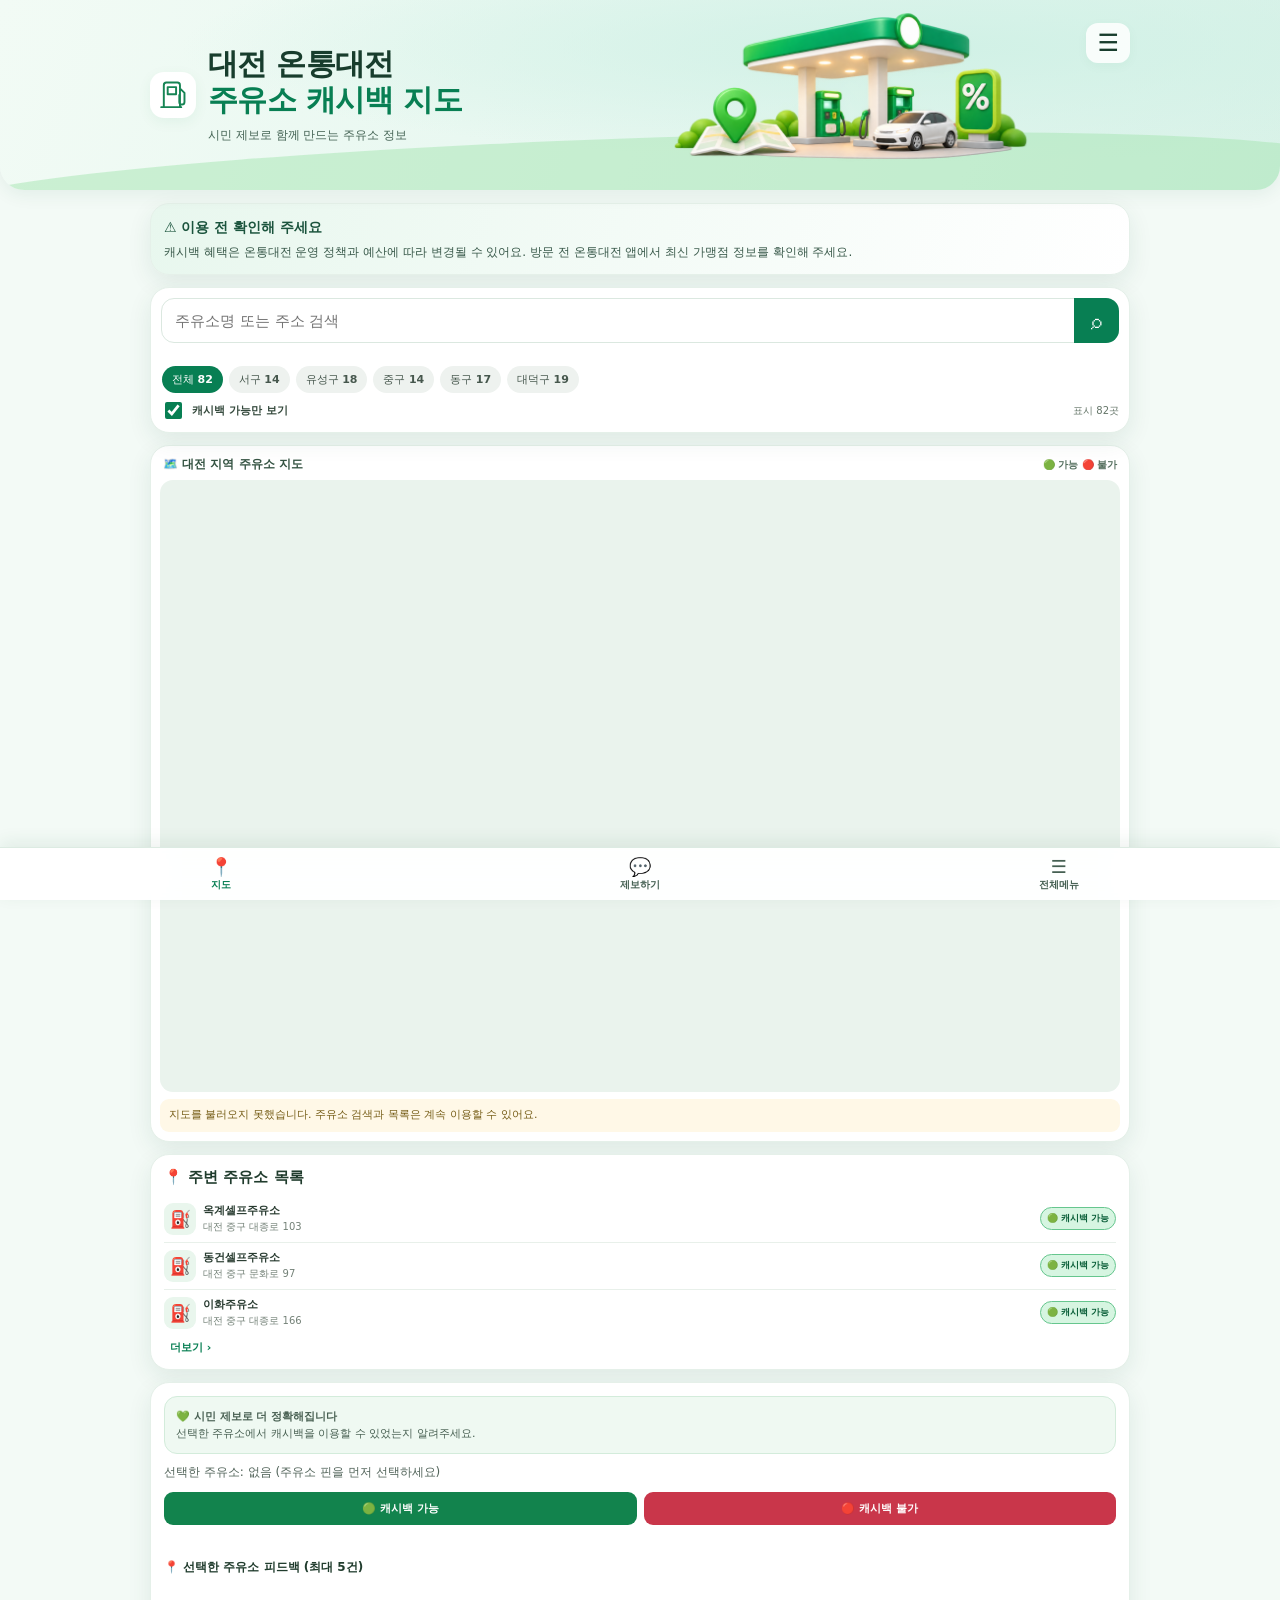
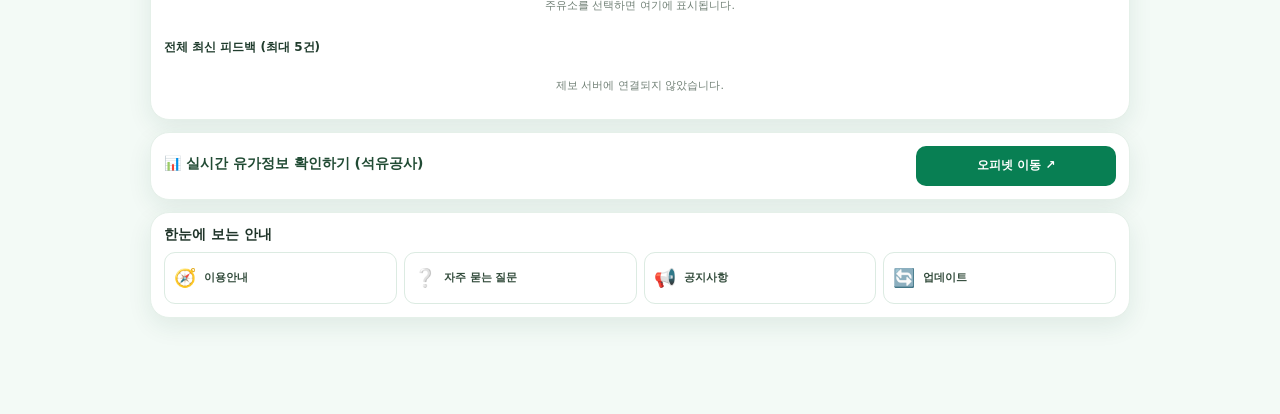
==== index.html @ ab76dfc9 "Update green hero banner and FAQ accordions" ====
<!doctype html>
<html lang="ko">
<head>
<meta charset="utf-8"><meta name="viewport" content="width=device-width, initial-scale=1, viewport-fit=cover">
<title>대전 온통대전 주유소 캐시백 지도</title>
<style>
:root{--g:#087f53;--ink:#183d2d;--muted:#647568;--line:#dcebe2;--bg:#f3faf6;--red:#c9364a;--shadow:0 8px 25px #14503417}
*{box-sizing:border-box}html{scroll-behavior:smooth}body{margin:0;background:var(--bg);color:#20352a;font-family:system-ui,-apple-system,"Malgun Gothic","Apple SD Gothic Neo",sans-serif;padding-bottom:84px}button,input{font:inherit}button{cursor:pointer}.wrap{width:min(100% - 28px,980px);margin:auto}
.hero{position:relative;overflow:hidden;background:linear-gradient(130deg,#fbfffc,#dff2e7);border-radius:0 0 24px 24px;padding:13px 0;box-shadow:0 5px 18px #14503412}.hero-row{position:relative;z-index:2;display:flex;align-items:center;justify-content:space-between;gap:8px}.brand{display:flex;align-items:center;min-width:0;gap:8px}.logo{width:138px;height:50px;object-fit:contain;mix-blend-mode:multiply;flex:none}.hero-title{margin:0;color:var(--ink);font-size:clamp(17px,4.7vw,24px);line-height:1.15}.hero-sub{margin:4px 0 0;color:#536d60;font-size:10px}.menu-toggle{position:relative;z-index:3;border:0;background:#ffffffd9;border-radius:12px;padding:8px 11px;color:var(--ink);font-size:24px;line-height:1}.top-menu{position:relative;z-index:4;margin-top:10px;padding:7px;background:white;border:1px solid var(--line);border-radius:15px;box-shadow:var(--shadow);display:grid;gap:3px}.top-menu[hidden]{display:none}.top-menu button{padding:11px;text-align:left;border:0;border-radius:9px;background:white;color:#284b39;font-weight:750}.top-menu button:hover{background:#eef8f1}
main{padding-top:13px}.card{background:white;border:1px solid #e5f0e9;border-radius:19px;box-shadow:var(--shadow);padding:13px;margin:0 0 12px}.notice{background:linear-gradient(110deg,#e8f7ee,#fff);font-size:12px;line-height:1.55;color:#39594a}.notice strong{display:block;color:#1b543d;font-size:14px;margin-bottom:4px}
.searchbox{position:relative;padding:10px}.search-row{position:relative;display:flex}.search-row input{height:45px;width:100%;min-width:0;border:1px solid #dbe8e0;border-radius:13px;padding:0 53px 0 13px;outline:0;font-size:15px}.search-row input:focus{border-color:#4bab79;box-shadow:0 0 0 3px #15803d1b}.search-go{position:absolute;right:0;top:0;height:45px;width:45px;border:0;border-radius:0 13px 13px 0;background:var(--g);color:white;font-size:21px}.suggestions{position:absolute;left:10px;right:10px;top:56px;z-index:30;background:white;border:1px solid var(--line);border-radius:11px;box-shadow:var(--shadow);max-height:245px;overflow:auto}.suggestions[hidden]{display:none}.suggestions button{width:100%;padding:9px 11px;border:0;border-bottom:1px solid #edf3ef;background:white;text-align:left;display:flex;justify-content:space-between;gap:8px}.suggestions button:hover{background:#f2faf5}.suggestions small{color:var(--muted);white-space:nowrap}.suggestions .address-action{color:var(--g);font-weight:800}.status{min-height:14px;padding:3px 3px 0;color:#18734a;font-size:11px}.districts{display:flex;gap:6px;overflow:auto;padding:9px 1px 6px}.chip{flex:none;padding:6px 10px;border:0;border-radius:99px;background:#eef2ef;color:#46574d;font-size:11px}.chip.active{background:var(--g);color:white}.summary{display:flex;align-items:center;justify-content:space-between;gap:8px;color:#53675b;font-size:11px}.filter{display:flex;align-items:center;gap:7px;font-weight:750;color:#33483b}.filter input{width:17px;height:17px;accent-color:var(--g)}.counter{font-size:10px;color:#647568;white-space:nowrap}
.map-card{padding:9px}.map-head{display:flex;justify-content:space-between;align-items:center;gap:8px;font-size:12px;font-weight:800;color:#345342;padding:1px 3px 7px}.legend{font-size:10px;color:#55705f;white-space:nowrap}#map{height:34vh;min-height:225px;max-height:335px;width:100%;border-radius:13px;background:#eaf3ed;overflow:hidden}.map-error{display:none;margin-top:7px;padding:8px 9px;background:#fff8e7;color:#765d17;border-radius:9px;font-size:11px;line-height:1.5}.map-error.show{display:block}
.pin{position:relative;width:25px;height:31px}.pin i{position:absolute;left:3px;top:2px;width:19px;height:19px;border:2px solid white;border-radius:50% 50% 50% 0;transform:rotate(-45deg);background:#11945c;box-shadow:0 2px 5px #0005}.pin.off i{background:#d94c5c}.pin.sel i{background:#f1a11b;box-shadow:0 0 0 4px #f1a11b44,0 2px 5px #0005}.pin i:after{content:"";position:absolute;left:5px;top:5px;width:5px;height:5px;border-radius:50%;background:white}.pin b{position:absolute;left:27px;top:2px;padding:2px 5px;border-radius:7px;background:#ffffffed;color:#174833;font-size:10px;font-weight:800;white-space:nowrap;box-shadow:0 1px 4px #0003}.pin.off b{color:#9f1d31}.pin.sel b{background:#fff2cf}
.panel-title{font-size:15px;font-weight:850;color:#203c2d;margin:0 0 9px}.selected-card{background:#f0faf3;border-color:#c7e6d0}.station-head{display:flex;justify-content:space-between;align-items:flex-start;gap:8px}.station-name{margin:0 0 8px;font-size:16px;color:#172f23}.detail{font-size:12px;line-height:1.65;color:#52645a}.badge{display:inline-flex;align-items:center;white-space:nowrap;padding:5px 8px;border-radius:99px;font-size:10px;font-weight:850}.badge.yes{color:#075c36;background:#d6f5e1;border:1px solid #66c68e}.badge.no{color:#9f1d31;background:#ffe2e6;border:1px solid #f2a1ac}.badge.unknown{color:#805700;background:#fff0c2;border:1px solid #e6c565}.copy{width:100%;border:1px solid #b7d9c3;background:white;border-radius:10px;padding:8px;color:#14663f;font-weight:800;font-size:11px;margin:9px 0 7px}.routes{display:grid;grid-template-columns:repeat(3,minmax(0,1fr));gap:6px}.route{display:flex;align-items:center;justify-content:center;text-align:center;text-decoration:none;border-radius:9px;padding:9px 3px;font-size:10px;font-weight:850;min-height:37px}.route.naver{background:#087f53;color:white}.route.kakao{background:#fee500;color:#201d11}.route.tmap{background:#202525;color:white}.route.opinet{background:var(--g);color:white}.routes{grid-template-columns:repeat(3,minmax(0,1fr))}.near-title{display:flex;justify-content:space-between;align-items:center;margin:11px 0 3px;padding-top:9px;border-top:1px solid #cce5d3;color:#28523a;font-size:12px;font-weight:850}.more{border:0;background:none;color:var(--g);font-size:11px;font-weight:800}.station-list{display:grid}.station-row{width:100%;display:flex;align-items:center;gap:7px;padding:7px 0;border:0;border-bottom:1px solid #e8f0ea;background:white;text-align:left}.station-row:last-child{border-bottom:0}.station-icon{width:32px;height:32px;flex:none;display:grid;place-items:center;border-radius:9px;background:#e9f6ed;font-size:17px}.station-text{flex:1;min-width:0}.station-text b,.station-text small{display:block;overflow:hidden;text-overflow:ellipsis;white-space:nowrap}.station-text b{color:#283b30;font-size:11px}.station-text small{color:#738177;font-size:10px;margin-top:2px}.station-row .badge{font-size:9px;padding:4px 6px}.empty{padding:13px 7px;text-align:center;color:#718076;font-size:11px}
.feedback-intro{background:#eff9f2;border:1px solid #d3ecdb;border-radius:13px;padding:11px;font-size:11px;line-height:1.55;color:#486052}.feedback-actions{display:flex;gap:7px;margin:9px 0}.feedback-actions button{flex:1;padding:9px 4px;border:0;border-radius:9px;color:white;font-size:11px;font-weight:800}.feedback-actions .yes{background:#12834d}.feedback-actions .no{background:#c9364a}.feedback-row{display:flex;align-items:center;justify-content:space-between;gap:8px;padding:6px 7px;margin:4px 0;background:#f8faf9;border:1px solid #e8efea;border-radius:8px;font-size:10px}.feedback-row .badge{font-size:9px;padding:3px 5px}.guide h2{font-size:14px;margin:0 0 8px}.guide-grid{display:grid;grid-template-columns:repeat(2,minmax(0,1fr));gap:7px}.guide-link{display:flex;align-items:center;gap:8px;min-height:52px;background:white;border:1px solid var(--line);border-radius:11px;padding:9px;text-align:left;color:#344d3d;font-size:11px;font-weight:800}.guide-link span{font-size:18px}.modal{position:fixed;inset:0;z-index:80;display:flex;align-items:center;justify-content:center;background:#0b1d1580;padding:16px}.modal[hidden]{display:none}.modal-inner{width:min(100%,600px);max-height:85vh;height:auto;overflow-y:auto;background:white;border-radius:20px;padding:20px;box-shadow:var(--shadow)}.modal-head{display:flex;align-items:center;justify-content:space-between;gap:10px;margin-bottom:12px}.modal-head h2{font-size:16px;margin:0}.modal-close{border:0;border-radius:99px;background:#eef2ef;padding:4px 10px;font-size:20px}.modal-content{font-size:12px;line-height:1.7;color:#4a5e51}.modal-content h3{font-size:13px;color:#1b4d34;margin:13px 0 5px}.modal-content p{margin:7px 0}.modal-content ul{margin:7px 0;padding-left:18px}.modal-content li{margin:5px 0}
.swipe-track{display:flex;overflow-x:auto;scroll-snap-type:x mandatory;scroll-behavior:smooth;gap:10px;-webkit-overflow-scrolling:touch;scrollbar-width:none}.swipe-track::-webkit-scrollbar{display:none}.swipe-slide{flex:0 0 100%;scroll-snap-align:start;background:#f8fcf9;border:1px solid #dfeee5;border-radius:14px;padding:13px;min-height:150px}.swipe-slide h3{margin-top:0 !important}.swipe-nav{display:flex;align-items:center;justify-content:space-between;gap:8px;margin-top:10px;padding-top:8px;border-top:1px solid #eaf3ed}.swipe-btn{border:1px solid #cde2d5;background:#f3faf6;color:#1b543d;border-radius:8px;padding:5px 11px;font-size:11px;font-weight:800}.swipe-btn:disabled{opacity:.35;cursor:default}.swipe-dots{display:flex;align-items:center;gap:5px;flex-wrap:wrap;justify-content:center}.swipe-dot{width:6px;height:6px;border-radius:99px;background:#cde0d4;border:0;padding:0;transition:all .2s}.swipe-dot.active{width:16px;background:var(--g)}.swipe-hint{font-size:10px;color:#688072;text-align:right;margin:0 0 5px}
.dock{position:fixed;z-index:50;bottom:0;left:0;right:0;display:grid;grid-template-columns:repeat(3,1fr);padding:4px 12px calc(4px + env(safe-area-inset-bottom));background:#fffffff2;border-top:1px solid #dcebe2;box-shadow:0 -5px 18px #14503415;backdrop-filter:blur(12px)}.dock button,.dock a{border:0;background:transparent;color:#456052;text-decoration:none;text-align:center;padding:4px;font-size:10px;font-weight:750}.dock .active{color:var(--g)}.dock span{display:block;font-size:18px;margin-bottom:1px}
@media(max-width:520px){.hero-row{min-height:102px;align-items:flex-start}.brand{display:block;width:calc(100% - 150px);flex:none;min-width:0}.logo{display:block;width:126px;height:43px}.hero-title{font-size:16px;line-height:1.14}.hero-sub{max-width:195px;font-size:9px;line-height:1.3}.menu-toggle{padding:7px 10px}}
@media(min-width:768px){.wrap{width:min(100% - 40px,980px)}.hero{padding:16px 0}.logo{width:170px;height:60px}.hero-title{font-size:24px}#map{height:68vh;min-height:520px;max-height:770px}.guide-grid{grid-template-columns:repeat(4,minmax(0,1fr))}}

.hero{position:relative;overflow:hidden;isolation:isolate;background:radial-gradient(ellipse at 85% 10%,rgba(69,179,126,.2),transparent 48%),linear-gradient(135deg,#f7fcf8 0%,#e4f4e9 100%);border-radius:0 0 24px 24px;padding:14px 0 17px;min-height:155px}.hero-row{position:relative;z-index:2;display:flex;align-items:center;justify-content:space-between;gap:8px;min-height:122px}.hero-brand{display:flex;align-items:center;gap:11px;max-width:72%;position:relative;z-index:2}.brand-mark{width:42px;height:42px;flex:none;display:grid;place-items:center;color:#168454;background:#ffffffa8;border-radius:14px}.brand-mark svg{width:32px;height:32px;fill:none;stroke:currentColor;stroke-width:3;stroke-linecap:round;stroke-linejoin:round}.hero-title{margin:0;color:#183d2d;line-height:1.08;font-size:22px;font-weight:900;letter-spacing:-.6px;font-family:system-ui,-apple-system,"Malgun Gothic","Apple SD Gothic Neo",sans-serif}.hero-title em{color:#087f53;font-style:normal}.hero-sub{margin:5px 0 0;color:#536d60;font-size:10px}.hanbit-art{position:absolute;right:4%;bottom:0;width:min(52vw,360px);height:155px;opacity:.34;pointer-events:none}.hanbit-art svg{width:100%;height:100%}.menu-toggle{position:relative;z-index:3;border:0;background:#ffffffd9;border-radius:12px;padding:8px 11px;color:#183d2d;font-size:24px;line-height:1}.top-menu{position:fixed;inset:12px 12px auto auto;z-index:102;width:min(86vw,340px);height:auto;max-height:calc(100dvh - 24px);overflow:auto;margin:0;padding:14px;background:#fff;border:0;border-radius:18px 0 0 18px;box-shadow:0 8px 40px #10251d35;display:grid;align-content:start;gap:6px;transform:translateX(105%);transition:transform .24s ease}.top-menu.open{transform:translateX(0)}.top-menu[hidden]{display:none}.top-menu button{padding:14px;text-align:left;border:1px solid #e7eee8;border-radius:12px;background:white;color:#284b39;font-weight:750}.drawer-backdrop{position:fixed;inset:0;z-index:101;background:#07180f70}.drawer-backdrop[hidden]{display:none}@media(max-width:767px){.hero{min-height:125px}.hero-row{min-height:96px}.hero-title{font-size:20px}.hero-brand{max-width:76%}.brand-mark{width:36px;height:36px}.hanbit-art{right:0;width:58%;height:115px}}@media(min-width:768px){.hero{min-height:165px}.hero-row{min-height:137px}.hanbit-art{right:7%;height:160px}}.guide-link.guide-pulse{animation:guideAttention 1s ease-in-out 2;background:linear-gradient(115deg,#fff2bb,#e2f6e8 55%,#fff)!important;border-color:#f0cb56!important;box-shadow:0 0 0 4px #f5dc7a66,0 8px 24px #176b412e!important;transform:translateY(-2px)}@keyframes guideAttention{50%{filter:saturate(1.65);transform:scale(1.025)}}.opinet-info{display:flex;align-items:center;justify-content:space-between;gap:12px}.opinet-info h2{font-size:14px;margin:0 0 4px;color:#214b34}.opinet-info p{font-size:11px;line-height:1.5;color:#65746a;margin:0}.opinet-info a{flex:none;min-width:200px;min-height:40px;padding:8px 26px;border-radius:10px;background:var(--g);color:white;text-decoration:none;font-size:12px;font-weight:850;display:inline-flex;align-items:center;justify-content:center}.phone-link{display:inline-block;color:#1268a4;font-weight:800;text-decoration:underline;text-underline-offset:2px}.top-menu button{padding:11px 13px}.top-menu{gap:5px}@media(max-width:520px){.opinet-info{align-items:center;flex-direction:row;justify-content:space-between;gap:6px}.opinet-info h2{font-size:11px;white-space:nowrap}.opinet-info a{width:auto;min-width:0;min-height:30px;padding:6px 7px;font-size:9px;white-space:nowrap;text-align:center}}
.faq-index-list{display:grid;gap:6px;margin-bottom:6px}.faq-index-btn{width:100%;padding:10px 12px;border:1px solid #dcebe2;border-radius:10px;background:#f8fcf9;text-align:left;color:#1b4d34;font-size:12px;font-weight:750;cursor:pointer}.faq-index-btn:hover{background:#eef8f1}
.faq-back-btn{display:inline-flex;align-items:center;gap:4px;border:1px solid #cde2d5;background:#f3faf6;color:#1b543d;border-radius:8px;padding:5px 11px;font-size:11px;font-weight:800;margin-bottom:8px;cursor:pointer}
.faq-back-btn:hover{background:#e5f4ec}
/* Header illustration and copy are separate, responsive elements. */
.hero{min-height:190px;padding:0;background:radial-gradient(ellipse at 73% 25%,#d1f1e6 0,transparent 57%),linear-gradient(110deg,#f2fbf5,#e0f5ed 76%,#d9f2e8);border-radius:0 0 24px 24px}
.hero:after{content:"";position:absolute;inset:auto -5% -40px;height:92px;background:#a9e7b4;border-radius:50% 52% 0 0;transform:rotate(-2deg);opacity:.52;z-index:0;pointer-events:none}
.hero-row{min-height:190px;gap:24px}.hero-brand{max-width:60%;gap:12px}.brand-mark{width:46px;height:46px;background:#fff;box-shadow:0 4px 14px #167c4510;border-radius:14px}.brand-mark svg{width:31px;height:31px}.hero-title{font-size:clamp(23px,2.65vw,30px);line-height:1.17;letter-spacing:-.7px}.hero-sub{font-size:12px;line-height:1.5;margin-top:9px;color:#446354;max-width:320px}
.hero-visual{position:absolute;z-index:1;right:max(45px,calc((100vw - 980px)/2 + 45px));bottom:-24px;width:min(47vw,470px);height:252px;pointer-events:none}.hero-visual img{display:block;width:100%;height:100%;object-fit:contain}.menu-toggle{align-self:flex-start;margin-top:23px;flex:none;box-shadow:0 3px 12px #17653c0a}
.faq-item{border:1px solid #dcebe2;border-radius:11px;background:#fff;margin:0 0 8px;overflow:hidden}.faq-item:last-child{margin-bottom:0}.faq-item summary{display:flex;align-items:flex-start;gap:10px;padding:12px;list-style:none;color:#1b4d34;font-size:12px;font-weight:750;line-height:1.6;cursor:pointer}.faq-item summary::-webkit-details-marker{display:none}.faq-item summary:after{content:"+";font-size:18px;font-weight:500;line-height:1.1;margin-left:auto;flex:none;color:#087f53}.faq-item[open] summary{background:#eff8f2}.faq-item[open] summary:after{content:"−"}.faq-item summary:focus-visible{outline:2px solid #087f53;outline-offset:-3px}.faq-answer{padding:11px 12px 13px;border-top:1px solid #e4eee7;color:#4a5e51;font-size:12px;line-height:1.8;overflow-wrap:anywhere}.faq-track{align-items:flex-start}.faq-track .swipe-slide{min-height:0}
@media(max-width:767px){.hero{min-height:232px}.hero-row{min-height:232px;align-items:flex-start;padding-top:20px;gap:8px}.hero-brand{max-width:calc(100% - 42px);gap:9px}.brand-mark{width:38px;height:38px;border-radius:12px;margin-top:2px}.brand-mark svg{width:27px;height:27px}.hero-title{font-size:22px;line-height:1.15;letter-spacing:-.6px}.hero-sub{font-size:11px;margin-top:7px;max-width:270px}.hero-visual{width:270px;height:180px;right:12px;bottom:-27px}.menu-toggle{margin-top:1px;padding:8px 9px}.hero:after{bottom:-40px;height:87px}}
@media(max-width:360px){.hero-title{font-size:20px}.hero-sub{max-width:220px;font-size:10px}.hero-visual{width:250px;right:0}.faq-item summary{padding:10px;font-size:11px}.faq-answer{font-size:11px}}
@media(prefers-reduced-motion:reduce){.faq-track{scroll-behavior:auto}}

</style>
</head>
<body>
<div id="drawerBackdrop" class="drawer-backdrop" hidden></div><header class="hero"><div class="wrap hero-row"><div class="hero-brand"><span class="brand-mark" aria-hidden="true"><svg viewBox="0 0 48 48"><path d="M9 42V8a4 4 0 0 1 4-4h17a4 4 0 0 1 4 4v34M5 42h31M15 11h13v11H15zM34 13l7 7v14a4 4 0 0 1-8 0V23"/></svg></span><div><h1 class="hero-title">대전 온통대전<br><em>주유소 캐시백 지도</em></h1><p class="hero-sub">시민 제보로 함께 만드는 주유소 정보</p></div></div><button id="menuToggle" class="menu-toggle" aria-label="전체 메뉴">☰</button></div><div class="hero-visual" aria-hidden="true"><img src="gas-station-hero.png" alt="" width="1536" height="1024" fetchpriority="high" decoding="async"></div><nav id="topMenu" class="top-menu" hidden><button data-goto-guide>🧭 이용안내</button><button data-page="privacy">🛡️ 개인정보 처리방침</button><button data-page="news">📰 소식</button><button data-page="operator">👤 서비스 소개</button></nav></header>
<main class="wrap">
<section class="card notice"><strong>⚠️ 이용 전 확인해 주세요</strong>캐시백 혜택은 온통대전 운영 정책과 예산에 따라 변경될 수 있어요. 방문 전 온통대전 앱에서 최신 가맹점 정보를 확인해 주세요.</section>

<section id="search-section" class="card searchbox"><div class="search-row"><input id="searchInput" type="search" autocomplete="off" placeholder="주유소명 또는 주소 검색" aria-label="주유소명 또는 주소 검색"><button id="searchGo" class="search-go" aria-label="검색">⌕</button><div id="suggestions" class="suggestions" hidden></div></div><div id="searchStatus" class="status" aria-live="polite"></div><div id="districts" class="districts"></div><div class="summary"><label class="filter"><input id="cashbackOnly" type="checkbox" checked> 캐시백 가능만 보기</label><span id="filterCount" class="counter"></span></div></section>
<section id="map-section" class="card map-card"><div class="map-head"><span>🗺️ 대전 지역 주유소 지도</span><span class="legend">🟢 가능 🔴 불가</span></div><div id="map" aria-label="대전 주유소 지도"></div><div id="mapError" class="map-error">지도를 불러오지 못했습니다. 주유소 검색과 목록은 계속 이용할 수 있어요.</div></section>
<section id="stationPanel" class="card"><div class="empty">주유소 핀이나 검색 결과를 누르면 상세 정보가 표시됩니다.</div></section>
<section id="feedback" class="card"><div class="feedback-intro"><b>💚 시민 제보로 더 정확해집니다</b><br>선택한 주유소에서 캐시백을 이용할 수 있었는지 알려주세요.</div><div id="feedbackStation" class="detail" style="margin-top:9px">선택한 주유소: 없음</div><div class="feedback-actions"><button class="yes" id="feedbackYes">🟢 캐시백 가능</button><button class="no" id="feedbackNo">🔴 캐시백 불가</button></div><div id="feedbackNotice" class="status"></div><h3 class="panel-title" style="font-size:12px;margin-top:11px">📍 선택한 주유소 피드백 (최대 5건)</h3><div id="stationFeedback"></div><h3 class="panel-title" style="font-size:12px;margin-top:13px">전체 최신 피드백 (최대 5건)</h3><div id="allFeedback"></div></section>
<section class="card opinet-card"><div class="opinet-info"><div><h2>📊 실시간 유가정보 확인하기 (석유공사)</h2></div><a href="https://www.opinet.co.kr" target="_blank" rel="noreferrer">오피넷 이동 ↗</a></div></section>
<section id="site-guide" class="card guide"><h2>한눈에 보는 안내</h2><div class="guide-grid"><button class="guide-link" data-page="guide"><span>🧭</span>이용안내</button><button class="guide-link" data-page="faq"><span>❔</span>자주 묻는 질문</button><button class="guide-link" data-page="notice"><span>📢</span>공지사항</button><button class="guide-link" data-page="updates"><span>🔄</span>업데이트</button></div></section>
</main>
<div id="modal" class="modal" hidden><section class="modal-inner" role="dialog" aria-modal="true"><div class="modal-head"><h2 id="modalTitle"></h2><button id="modalClose" class="modal-close" aria-label="닫기">×</button></div><div id="modalContent" class="modal-content"></div></section></div>
<nav class="dock" aria-label="하단 메뉴"><a class="active" href="#search-section"><span>📍</span>지도</a><a href="https://docs.google.com/forms/d/e/1FAIpQLSfx5l3W-QvZ1uvY78UM8m13msv5SnyU8oq8T66lOI3Ey7zgkQ/viewform?usp=header" target="_blank" rel="noreferrer"><span>💬</span>제보하기</a><button id="dockMenu"><span>☰</span>전체메뉴</button></nav>
<script>
(function(){
'use strict';
const stations=[{"id":1,"name":"천지인주유소","district":"중구","dong":"옥계동","address":"대전 중구 대종로 44","phone":"042-272-6100","brand":"S-OIL","self":"Y","cashback":false,"lat":36.2975896,"lng":127.4560474},{"id":2,"name":"(주)김여사네 대전지점","district":"중구","dong":"선화동","address":"대전 중구 대종로 558 (선화동)","phone":"042-254-5189","brand":"S-OIL","self":"Y","cashback":false,"lat":36.3326648,"lng":127.4211797},{"id":3,"name":"㈜남강 중앙로셀프주유소","district":"중구","dong":"대흥동","address":"대전 중구 중앙로 64","phone":"042-256-0238","brand":"HD현대오일뱅크","self":"Y","cashback":false,"lat":36.3239481,"lng":127.4190341},{"id":4,"name":"안영IC주유소","district":"중구","dong":"안영동","address":"대전 중구 대둔산로 188 (안영동)","phone":"042-584-5145","brand":"GS칼텍스","self":"Y","cashback":false,"lat":36.2870983,"lng":127.3789594},{"id":5,"name":"우리셋주유소","district":"중구","dong":"안영동","address":"대전 중구 대둔산로 150","phone":"042-581-0678","brand":"S-OIL","self":"Y","cashback":false,"lat":36.2845248,"lng":127.3767683},{"id":6,"name":"(주)석교주유소","district":"중구","dong":"석교동","address":"대전 중구 대종로 207 (석교동)","phone":"042-273-7755","brand":"SK에너지","self":"Y","cashback":false,"lat":36.3082477,"lng":127.4437691},{"id":7,"name":"오월드주유소","district":"중구","dong":"사정동","address":"대전 중구 대둔산로 359 (사정동)","phone":"042-583-5151","brand":"HD현대오일뱅크","self":"Y","cashback":false,"lat":36.3012856,"lng":127.38561},{"id":8,"name":"옥계셀프주유소","district":"중구","dong":"옥계동","address":"대전 중구 대종로 103","phone":"042-285-1297","brand":"HD현대오일뱅크","self":"Y","cashback":true,"lat":36.3015735,"lng":127.4515957},{"id":9,"name":"태성주유소","district":"중구","dong":"중촌동","address":"대전 중구 동서대로 1459 (중촌동)","phone":"042-252-5189","brand":"S-OIL","self":"Y","cashback":false,"lat":36.3377524,"lng":127.4168437},{"id":10,"name":"중촌셀프주유소","district":"중구","dong":"선화동","address":"대전 중구 동서대로 1434 (선화동)","phone":"-","brand":"HD현대오일뱅크","self":"Y","cashback":false,"lat":36.3354905,"lng":127.4150628},{"id":11,"name":"(주)에너비즈 삼성주유소","district":"중구","dong":"오류동","address":"대전 중구 계룡로 778 (오류동)","phone":"042-537-5189","brand":"S-OIL","self":"Y","cashback":false,"lat":36.3293634,"lng":127.403457},{"id":12,"name":"하나로Self주유소","district":"중구","dong":"안영동","address":"대전 중구 대둔산로 211 (안영동)","phone":"042-581-5189","brand":"SK에너지","self":"Y","cashback":false,"lat":36.2891649,"lng":127.3801227},{"id":13,"name":"안영셀프주유소","district":"중구","dong":"안영동","address":"대전 중구 대둔산로 241 (안영동)","phone":"042-585-6001","brand":"HD현대오일뱅크","self":"Y","cashback":false,"lat":36.2916045,"lng":127.3815482},{"id":14,"name":"동물원Self주유소","district":"중구","dong":"사정동","address":"대전 중구 대둔산로 270 (사정동)","phone":"042-587-5151","brand":"SK에너지","self":"Y","cashback":false,"lat":36.2936881,"lng":127.3836701},{"id":15,"name":"동건셀프주유소","district":"중구","dong":"유천동","address":"대전 중구 문화로 97","phone":"042-585-8730","brand":"HD현대오일뱅크","self":"Y","cashback":true,"lat":36.3123164,"lng":127.3965551},{"id":16,"name":"이화주유소","district":"중구","dong":"석교동","address":"대전 중구 대종로 166","phone":"042-274-5189","brand":"SK에너지","self":"N","cashback":true,"lat":36.3065805,"lng":127.4482215},{"id":17,"name":"소망주유소","district":"중구","dong":"문화동","address":"대전 중구 보문산로 307 (문화동)","phone":"042-584-0413","brand":"GS칼텍스","self":"Y","cashback":false,"lat":36.3107376,"lng":127.4120343},{"id":18,"name":"(주)농협대전유통 하나로주유소","district":"중구","dong":"안영동","address":"대전 중구 대둔산로199번길 43","phone":"042-580-5083","brand":"NH-OIL","self":"Y","cashback":false,"lat":36.2885406,"lng":127.378433},{"id":19,"name":"서대전농협주유소","district":"중구","dong":"유천동","address":"대전 중구 계백로 1555 (유천동)","phone":"042-535-9251","brand":"SK에너지","self":"Y","cashback":false,"lat":36.3176044,"lng":127.3929635},{"id":20,"name":"(주)제트 동서로주유소","district":"중구","dong":"오류동","address":"대전 중구 동서대로 1293","phone":"042-532-5050","brand":"HD현대오일뱅크","self":"Y","cashback":false,"lat":36.3282876,"lng":127.4033053},{"id":21,"name":"금성주유소","district":"중구","dong":"태평동","address":"대전 중구 동서대로 1183 (태평동)","phone":"042-525-1183","brand":"S-OIL","self":"Y","cashback":true,"lat":36.327054,"lng":127.3915626},{"id":22,"name":"행복가득주유소","district":"중구","dong":"산성동","address":"대전광역시 중구 보문산로 86","phone":"042-586-5188","brand":"HD현대오일뱅크","self":"Y","cashback":true,"lat":36.3052365,"lng":127.3899072},{"id":23,"name":"거북이주유소","district":"중구","dong":"산성동","address":"대전 중구 문화로 35","phone":"042-584-8251","brand":"GS칼텍스","self":"N","cashback":true,"lat":36.3105576,"lng":127.3897911},{"id":24,"name":"충남주유소","district":"중구","dong":"대흥동","address":"대전 중구 대흥로 80 (대흥동)","phone":"042-256-0101","brand":"자가상표","self":"N","cashback":true,"lat":36.32301,"lng":127.4213694},{"id":25,"name":"HD현대오일뱅크㈜직영 충무주유소","district":"중구","dong":"부사동","address":"대전 중구 충무로 141 (부사동)","phone":"042-222-8788","brand":"HD현대오일뱅크","self":"N","cashback":false,"lat":36.3199687,"lng":127.4322985},{"id":26,"name":"도서관셀프주유소","district":"중구","dong":"문화동","address":"대전 광역시 중구 보문산로 353","phone":"042-581-2148","brand":"HD현대오일뱅크","self":"Y","cashback":true,"lat":36.3137121,"lng":127.4154481},{"id":27,"name":"삼육주유소","district":"중구","dong":"중촌동","address":"대전 중구 대전천서로 757","phone":"042-257-3636","brand":"SK에너지","self":"Y","cashback":true,"lat":36.3477676,"lng":127.4068351},{"id":28,"name":"청정주유소","district":"중구","dong":"오류동","address":"대전광역시 중구 계룡로 756 (오류동)","phone":"042-536-5151","brand":"SK에너지","self":"Y","cashback":true,"lat":36.3308831,"lng":127.4017526},{"id":29,"name":"두바이주유소 도안씨티㈜","district":"중구","dong":"대사동","address":"대전 중구 보문로 117","phone":"042-242-5250","brand":"SK에너지","self":"Y","cashback":true,"lat":36.3141198,"lng":127.4278469},{"id":30,"name":"진성주유소","district":"중구","dong":"호동","address":"대전광역시 중구 대종로 122","phone":"042-271-8511","brand":"GS칼텍스","self":"Y","cashback":true,"lat":36.3034717,"lng":127.4511268},{"id":31,"name":"대양석유㈜ 중리주유소","district":"대덕구","dong":"","address":"대전 대덕구 한밭대로 1186","phone":"042-622-9939","brand":"SK에너지","self":"Y","cashback":true,"lat":36.3586435,"lng":127.4304604},{"id":32,"name":"㈜태석","district":"대덕구","dong":"","address":"대전 대덕구 한밭대로 1180","phone":"042-673-1230","brand":"HD현대오일뱅크","self":"Y","cashback":true,"lat":36.3586166,"lng":127.4295812},{"id":33,"name":"중도석유(주)오정동주유소","district":"대덕구","dong":"오정동","address":"대전 대덕구 대전로 1144 (오정동)","phone":"042-672-4843","brand":"GS칼텍스","self":"N","cashback":false,"lat":36.3566093,"lng":127.4154154},{"id":34,"name":"쌍용주유소 선인에너지","district":"대덕구","dong":"연축동","address":"대전 대덕구 신탄진로 83 (연축동)","phone":"042-628-0088","brand":"알뜰주유소","self":"Y","cashback":false,"lat":36.3881684,"lng":127.4216062},{"id":35,"name":"우리원셀프주유소","district":"대덕구","dong":"","address":"대전 대덕구 신탄진로 383","phone":"0507-1430-5185","brand":"S-OIL","self":"Y","cashback":true,"lat":36.4138688,"lng":127.4236598},{"id":36,"name":"으뜸회덕주유소","district":"대덕구","dong":"","address":"대전 대덕구 신탄진로 222","phone":"042-628-1496","brand":"SK에너지","self":"Y","cashback":false,"lat":36.4003216,"lng":127.4233722},{"id":37,"name":"와동셀프주유소 ㈜에스에이치에너지","district":"대덕구","dong":"","address":"대전 대덕구 신탄진로 386","phone":"042-710-0609","brand":"SK에너지","self":"Y","cashback":true,"lat":36.4143373,"lng":127.4243261},{"id":38,"name":"럭키셀프주유소","district":"대덕구","dong":"","address":"대전 대덕구 한밭대로 1007","phone":"042-000-0000","brand":"HD현대오일뱅크","self":"Y","cashback":false,"lat":36.3585386,"lng":127.4102824},{"id":39,"name":"소태산주유소","district":"대덕구","dong":"신대동","address":"대전 대덕구 신탄진로 163 (신대동)","phone":"042-636-4438","brand":"HD현대오일뱅크","self":"Y","cashback":false,"lat":36.3953321,"lng":127.4217339},{"id":40,"name":"OK주유소","district":"대덕구","dong":"읍내동","address":"대전 대덕구 대전로 1312 (읍내동)","phone":"042-633-8757","brand":"HD현대오일뱅크","self":"Y","cashback":false,"lat":36.3708262,"lng":127.4207768},{"id":41,"name":"은빛주유소","district":"대덕구","dong":"읍내동","address":"대전 대덕구 아리랑로 70 (읍내동)","phone":"042-631-5104","brand":"HD현대오일뱅크","self":"Y","cashback":false,"lat":36.3764022,"lng":127.4123588},{"id":42,"name":"㈜오일마스터 킹콩주유소 대전지점","district":"대덕구","dong":"읍내동","address":"대전 대덕구 아리랑로 107 (읍내동)","phone":"042-627-5551","brand":"S-OIL","self":"Y","cashback":false,"lat":36.3752532,"lng":127.4168472},{"id":43,"name":"신탄진IC주유소","district":"대덕구","dong":"","address":"대전 대덕구 신탄진로 665","phone":"042-932-7888","brand":"SK에너지","self":"Y","cashback":false,"lat":36.4374703,"lng":127.4257874},{"id":44,"name":"상서현대셀프","district":"대덕구","dong":"상서동","address":"대전 대덕구 신탄진로 519 (상서동)","phone":"042-931-8097","brand":"HD현대오일뱅크","self":"N","cashback":true,"lat":36.4253574,"lng":127.419581},{"id":45,"name":"㈜연정 농수산주유소","district":"대덕구","dong":"","address":"대전 대덕구 한밭대로 1014","phone":"042-635-1587","brand":"GS칼텍스","self":"Y","cashback":false,"lat":36.3577765,"lng":127.4112753},{"id":46,"name":"당산주유소","district":"대덕구","dong":"읍내동","address":"대전 대덕구 아리랑로 135 (읍내동)","phone":"042-622-2133","brand":"SK에너지","self":"N","cashback":true,"lat":36.374097,"lng":127.4196087},{"id":47,"name":"원촌주유소","district":"대덕구","dong":"읍내동","address":"대전 대덕구 아리랑로 55 (읍내동)","phone":"042-633-6330","brand":"SK에너지","self":"Y","cashback":false,"lat":36.3774871,"lng":127.4117399},{"id":48,"name":"금강주유소","district":"대덕구","dong":"","address":"대전 대덕구 신탄진로 536","phone":"042-931-6633","brand":"GS칼텍스","self":"Y","cashback":false,"lat":36.4266687,"lng":127.4209429},{"id":49,"name":"신탄진알뜰주유소","district":"대덕구","dong":"","address":"대전 대덕구 대덕대로1527번길 374","phone":"042-932-3000","brand":"알뜰주유소","self":"Y","cashback":false,"lat":36.453429,"lng":127.4283574},{"id":50,"name":"대덕주유소","district":"대덕구","dong":"","address":"대전 대덕구 신탄진로 470","phone":"042-936-9934","brand":"HD현대오일뱅크","self":"Y","cashback":false,"lat":36.4213649,"lng":127.4199497},{"id":51,"name":"제일셀프주유소","district":"대덕구","dong":"비래동","address":"대전 대덕구 동서대로 1750 (비래동)","phone":"042-638-4255","brand":"S-OIL","self":"Y","cashback":false,"lat":36.3517351,"lng":127.4430495},{"id":52,"name":"스마일주유소","district":"대덕구","dong":"상서동","address":"대전 대덕구 신탄진로 622 (상서동)","phone":"042-934-5188","brand":"S-OIL","self":"Y","cashback":false,"lat":36.4337153,"lng":127.4247467},{"id":53,"name":"대성주유소","district":"대덕구","dong":"","address":"대전 대덕구 덕암로 219","phone":"042-628-5180","brand":"HD현대오일뱅크","self":"Y","cashback":false,"lat":36.4400441,"lng":127.4233908},{"id":54,"name":"맘모스주유소","district":"대덕구","dong":"","address":"대전 대덕구 동서대로 1756","phone":"042-636-5151","brand":"HD현대오일뱅크","self":"Y","cashback":false,"lat":36.3523748,"lng":127.4432993},{"id":55,"name":"대림석유(주) 신탄진주유소","district":"대덕구","dong":"","address":"대전 대덕구 신탄진로681번길 22","phone":"042-671-5151","brand":"HD현대오일뱅크","self":"Y","cashback":false,"lat":36.439339,"lng":127.425179},{"id":56,"name":"용은주유소","district":"대덕구","dong":"상서동","address":"대전 대덕구 신탄진로 559 (상서동)","phone":"042-936-0068","brand":"S-OIL","self":"Y","cashback":false,"lat":36.4289326,"lng":127.4208433},{"id":57,"name":"성찬셀프주유소","district":"대덕구","dong":"신탄진동","address":"대전 대덕구 신탄진로 764 (신탄진동)","phone":"042-346-1208","brand":"S-OIL","self":"Y","cashback":false,"lat":36.445594,"lng":127.4298881},{"id":58,"name":"일등주유소","district":"대덕구","dong":"평촌동","address":"대전 대덕구 신탄진로 636 (평촌동)","phone":"042-933-1346","brand":"자가상표","self":"N","cashback":false,"lat":36.4349932,"lng":127.4253897},{"id":59,"name":"영풍에너지 주식회사","district":"대덕구","dong":"상서동","address":"대전 대덕구 신탄진로 584 (상서동)","phone":"042-934-5151","brand":"HD현대오일뱅크","self":"Y","cashback":false,"lat":36.4305358,"lng":127.4225951},{"id":60,"name":"신탄진농협주유소","district":"대덕구","dong":"","address":"대전 대덕구 덕암로 164","phone":"042-932-5736","brand":"NH-OIL","self":"Y","cashback":false,"lat":36.4352684,"lng":127.4224665},{"id":61,"name":"(주)동서로 대전IC주유소","district":"대덕구","dong":"","address":"대전 대덕구 동서대로 1787","phone":"042-627-5145","brand":"HD현대오일뱅크","self":"Y","cashback":true,"lat":36.3553602,"lng":127.4439197},{"id":62,"name":"대양석유㈜ 대덕주유소","district":"대덕구","dong":"","address":"대전 대덕구 동서대로 1811","phone":"042-633-7775","brand":"SK에너지","self":"Y","cashback":true,"lat":36.3572678,"lng":127.4450443},{"id":63,"name":"삼미상사㈜ 대원셀프주유소","district":"대덕구","dong":"비래동","address":"대전 대덕구 동서대로 1772 (비래동)","phone":"042-673-7412","brand":"SK에너지","self":"Y","cashback":false,"lat":36.3537004,"lng":127.4442611},{"id":64,"name":"CJ대한통운㈜ 대전지사주유소","district":"대덕구","dong":"읍내동","address":"대전 대덕구 신탄진로 1 (읍내동)","phone":"042-625-5189","brand":"GS칼텍스","self":"Y","cashback":false,"lat":36.3834631,"lng":127.4243787},{"id":65,"name":"대전북부새마을금고주유소","district":"대덕구","dong":"","address":"대전 대덕구 신탄진로 792","phone":"042-933-5182","brand":"SK에너지","self":"Y","cashback":false,"lat":36.4481348,"lng":127.4297642},{"id":66,"name":"㈜학하 목상셀프주유소","district":"대덕구","dong":"목상동","address":"대전 대덕구 대덕대로 1500 (목상동)","phone":"070-7722-5153","brand":"HD현대오일뱅크","self":"Y","cashback":false,"lat":36.4493456,"lng":127.4149478},{"id":67,"name":"세종Self주유소","district":"대덕구","dong":"목상동","address":"대전 대덕구 대덕대로 1494 (목상동)","phone":"042-934-5189","brand":"SK에너지","self":"Y","cashback":false,"lat":36.4492686,"lng":127.4141797},{"id":68,"name":"YM21유통㈜ 신탄진(서울)주유소/충전소","district":"대덕구","dong":"","address":"대전 대덕구 산업단지로 27","phone":"042-934-2445","brand":"알뜰(ex)","self":"Y","cashback":false,"lat":36.4280804,"lng":127.4185561},{"id":69,"name":"오정동셀프주유소","district":"대덕구","dong":"오정동","address":"대전 대덕구 오정로 123 (오정동)","phone":"042-621-2997","brand":"S-OIL","self":"Y","cashback":false,"lat":36.3559236,"lng":127.405905},{"id":70,"name":"갑천주유소","district":"대덕구","dong":"신대동","address":"대전 대덕구 아리랑로55번길 189 (신대동)","phone":"042-635-4062","brand":"GS칼텍스","self":"Y","cashback":false,"lat":36.3929501,"lng":127.4134788},{"id":71,"name":"라자로주유소","district":"대덕구","dong":"","address":"대전 대덕구 대전로 1390","phone":"042-632-5151","brand":"S-OIL","self":"Y","cashback":false,"lat":36.3774444,"lng":127.4217742},{"id":72,"name":"신일주유소","district":"대덕구","dong":"","address":"대전 대덕구 산업단지로 112","phone":"042-936-5145","brand":"HD현대오일뱅크","self":"Y","cashback":true,"lat":36.4309505,"lng":127.4096274},{"id":73,"name":"대전이데아주유소","district":"대덕구","dong":"중리동","address":"대전 대덕구 한밭대로 1145 (중리동)","phone":"042-633-7186","brand":"S-OIL","self":"Y","cashback":false,"lat":36.3592709,"lng":127.4256527},{"id":74,"name":"대도주유소","district":"대덕구","dong":"신탄진동","address":"대전 대덕구 신탄진로756번길 2 (신탄진동)","phone":"042-931-7600","brand":"HD현대오일뱅크","self":"N","cashback":true,"lat":36.4445591,"lng":127.4298178},{"id":75,"name":"현대오일뱅크㈜직영 4공단주유소","district":"대덕구","dong":"","address":"대전 대덕구 대덕대로 1412","phone":"042-935-6051","brand":"HD현대오일뱅크","self":"N","cashback":false,"lat":36.4457255,"lng":127.4066482},{"id":76,"name":"현대오일뱅크㈜직영 대덕산단주유소","district":"대덕구","dong":"","address":"대전 대덕구 문평동로 2","phone":"042-933-0115","brand":"HD현대오일뱅크","self":"N","cashback":false,"lat":36.4453898,"lng":127.4043549},{"id":77,"name":"씨앤에스유통(주)회덕아이씨주유소","district":"대덕구","dong":"회덕동","address":"대전광역시 대덕구 갑천도시고속도로 1084 (회덕동)","phone":"042-672-5151","brand":"S-OIL","self":"Y","cashback":true,"lat":36.3909913,"lng":127.4126496},{"id":78,"name":"공단주유소","district":"대덕구","dong":"대화동","address":"대전 대덕구 대전로 1285 (대화동)","phone":"042-634-0225","brand":"GS칼텍스","self":"N","cashback":false,"lat":36.3688304,"lng":127.4199174},{"id":79,"name":"비전운수(주)산업단지주유소","district":"대덕구","dong":"","address":"대전 대덕구 산업단지로 107","phone":"042-935-5111","brand":"GS칼텍스","self":"N","cashback":true,"lat":36.429905,"lng":127.4093799},{"id":80,"name":"개나리주유소오일뱅크","district":"대덕구","dong":"오정동","address":"대전 대덕구 오정로 53 (오정동)","phone":"042-631-4466","brand":"HD현대오일뱅크","self":"N","cashback":true,"lat":36.3514342,"lng":127.4111603},{"id":81,"name":"(주)차세대주유소","district":"대덕구","dong":"","address":"대전광역시 대덕구 아리랑로 73","phone":"042-626-5051","brand":"GS칼텍스","self":"N","cashback":true,"lat":36.3766003,"lng":127.4132287},{"id":82,"name":"한솔주유소","district":"대덕구","dong":"","address":"대전 대덕구 한밭대로 1036","phone":"042-622-6680","brand":"GS칼텍스","self":"N","cashback":true,"lat":36.3579233,"lng":127.4137581},{"id":83,"name":"순우리주유소","district":"대덕구","dong":"상서동","address":"대전 대덕구 신탄진로 533 (상서동)","phone":"042-931-5182","brand":"자가상표","self":"Y","cashback":true,"lat":36.4268543,"lng":127.4197468},{"id":84,"name":"GS칼텍스 직영 톨게이트","district":"대덕구","dong":"비래동","address":"대전광역시 대덕구 동서대로 1762 (비래동)","phone":"042-622-1544","brand":"GS칼텍스","self":"Y","cashback":false,"lat":36.3527515,"lng":127.4435337},{"id":85,"name":"대양석유㈜ 내동주유소","district":"서구","dong":"","address":"대전 서구 동서대로 1081","phone":"042-533-2838","brand":"SK에너지","self":"Y","cashback":true,"lat":36.3290382,"lng":127.3810168},{"id":86,"name":"(유)용명에너지 신대전셀프주유소","district":"서구","dong":"","address":"대전 서구 도산로 213","phone":"042-533-6045","brand":"HD현대오일뱅크","self":"Y","cashback":false,"lat":36.327251,"lng":127.3799982},{"id":87,"name":"우리하나셀프주유소","district":"서구","dong":"","address":"대전 서구 동서대로 1120","phone":"042-522-5179","brand":"S-OIL","self":"Y","cashback":false,"lat":36.3280124,"lng":127.3847757},{"id":88,"name":"남선석유㈜ 계백셀프주유소","district":"서구","dong":"","address":"대전 서구 계백로 1327","phone":"042-523-5184","brand":"S-OIL","self":"Y","cashback":false,"lat":36.3097211,"lng":127.3695938},{"id":89,"name":"중도석유(주) 도마동주유소","district":"서구","dong":"도마동","address":"대전 서구 계백로 1371 (도마동)","phone":"042-523-0589","brand":"GS칼텍스","self":"Y","cashback":false,"lat":36.3107915,"lng":127.3743417},{"id":90,"name":"도마진실주유소","district":"서구","dong":"","address":"대전 서구 도산로 123","phone":"042-522-3764","brand":"S-OIL","self":"Y","cashback":false,"lat":36.3195717,"lng":127.3773842},{"id":91,"name":"굿모닝주유소","district":"서구","dong":"","address":"대전 서구 계백로 1376","phone":"042-583-5182","brand":"HD현대오일뱅크","self":"Y","cashback":false,"lat":36.3106156,"lng":127.3751906},{"id":92,"name":"(주)혜천셀프주유소","district":"서구","dong":"","address":"대전 서구 혜천로 28","phone":"042-587-5189","brand":"GS칼텍스","self":"Y","cashback":false,"lat":36.3065975,"lng":127.3697486},{"id":93,"name":"대림주유소","district":"서구","dong":"정림동","address":"대전 서구 계백로 1290 (정림동)","phone":"042-586-5102","brand":"GS칼텍스","self":"Y","cashback":false,"lat":36.3078358,"lng":127.3662092},{"id":94,"name":"프렌즈스테이션㈜제이에이치에스","district":"서구","dong":"","address":"대전 서구 계백로 838","phone":"042-544-5185","brand":"HD현대오일뱅크","self":"Y","cashback":false,"lat":36.2943474,"lng":127.3215215},{"id":95,"name":"주홍셀프","district":"서구","dong":"탄방동","address":"대전 서구 도산로 475 (탄방동)","phone":"042-485-8363","brand":"GS칼텍스","self":"Y","cashback":false,"lat":36.3441273,"lng":127.4003415},{"id":96,"name":"코끼리셀프주유소","district":"서구","dong":"용문동","address":"대전 서구 도산로 446 (용문동)","phone":"042-522-3240","brand":"S-OIL","self":"Y","cashback":false,"lat":36.3419061,"lng":127.3983842},{"id":97,"name":"탄방주유소","district":"서구","dong":"","address":"대전 서구 유등로 659","phone":"042-487-9005","brand":"알뜰주유소","self":"Y","cashback":true,"lat":36.3457141,"lng":127.4014276},{"id":98,"name":"(주)에너비즈 둔산주유소","district":"서구","dong":"탄방동","address":"대전 서구 유등로 667 (탄방동)","phone":"042-487-7090","brand":"S-OIL","self":"Y","cashback":false,"lat":36.346463,"lng":127.4013724},{"id":99,"name":"(주)에너비즈 명품주유소","district":"서구","dong":"도마동","address":"대전 서구 배재로 218 (도마동)","phone":"042-521-0051","brand":"S-OIL","self":"Y","cashback":false,"lat":36.3278404,"lng":127.3707158},{"id":100,"name":"중도석유(주)월드컵주유소","district":"서구","dong":"탄방동","address":"대전 서구 문정로 12 (탄방동)","phone":"042-483-5760","brand":"GS칼텍스","self":"Y","cashback":false,"lat":36.345272,"lng":127.3814757},{"id":101,"name":"중도석유(주) 대덕주유소","district":"서구","dong":"월평동","address":"대전 서구 월평북로 84 (월평동)","phone":"042-482-3835","brand":"GS칼텍스","self":"Y","cashback":false,"lat":36.3619786,"lng":127.3776659},{"id":102,"name":"극동유화(주) 한밭주유소","district":"서구","dong":"둔산2동","address":"대전 서구 문정로 3 (둔산2동)","phone":"042-471-5189","brand":"S-OIL","self":"Y","cashback":false,"lat":36.3452357,"lng":127.3802481},{"id":103,"name":"지에스칼텍스㈜구봉산셀프주유소","district":"서구","dong":"","address":"대전 서구 구봉로 208","phone":"042-256-8333","brand":"GS칼텍스","self":"Y","cashback":true,"lat":36.2975553,"lng":127.3455501},{"id":104,"name":"㈜가수원주유소","district":"서구","dong":"가수원동","address":"대전 서구 계백로 1176 (가수원동)","phone":"042-543-5189","brand":"SK에너지","self":"Y","cashback":true,"lat":36.3050443,"lng":127.3543744},{"id":105,"name":"갈마주유소","district":"서구","dong":"","address":"대전 서구 신갈마로 130","phone":"042-526-0890","brand":"GS칼텍스","self":"Y","cashback":false,"lat":36.345228,"lng":127.3688066},{"id":106,"name":"현대셀프주유소","district":"서구","dong":"변동","address":"대전 서구 변동로 114 (변동)","phone":"042-535-0885","brand":"HD현대오일뱅크","self":"Y","cashback":true,"lat":36.3232761,"lng":127.3851468},{"id":107,"name":"그린주유소","district":"서구","dong":"","address":"대전 서구 동서대로 953","phone":"042-534-5301","brand":"알뜰주유소","self":"Y","cashback":false,"lat":36.3346752,"lng":127.3686598},{"id":108,"name":"KH에너지㈜직영 둔산주유소","district":"서구","dong":"","address":"대전 서구 둔산로 139","phone":"042-484-5531","brand":"SK에너지","self":"Y","cashback":false,"lat":36.3515085,"lng":127.3894948},{"id":109,"name":"중동주유소","district":"서구","dong":"갈마동","address":"대전 서구 계룡로 344 (갈마동)","phone":"042-533-7088","brand":"알뜰주유소","self":"Y","cashback":true,"lat":36.3536689,"lng":127.3671418},{"id":110,"name":"디에스주유소","district":"서구","dong":"도마동","address":"대전 서구 배재로 210 (도마동)","phone":"0507-1398-3841","brand":"SK에너지","self":"Y","cashback":true,"lat":36.3272275,"lng":127.3706851},{"id":111,"name":"㈜뉴월드에너지","district":"서구","dong":"","address":"대전 서구 배재로 205","phone":"042-526-3840","brand":"HD현대오일뱅크","self":"N","cashback":false,"lat":36.3268237,"lng":127.3701548},{"id":112,"name":"씨앤에스유통㈜ 호수공원주유소","district":"서구","dong":"정림동","address":"대전 서구 계백로 1259 (정림동)","phone":"042-534-5189","brand":"S-OIL","self":"Y","cashback":false,"lat":36.3075418,"lng":127.3626626},{"id":113,"name":"기성농협주유소","district":"서구","dong":"","address":"대전 서구 세점길 7","phone":"042-581-4615","brand":"NH-OIL","self":"Y","cashback":false,"lat":36.254574,"lng":127.3399086},{"id":114,"name":"씨앤에스유통㈜도안신도시주유소","district":"서구","dong":"","address":"대전 서구 도안동로 277","phone":"042-545-2227","brand":"S-OIL","self":"Y","cashback":false,"lat":36.3295761,"lng":127.3472631},{"id":115,"name":"괴정주유소","district":"서구","dong":"","address":"대전 서구 괴정로 113","phone":"042-525-1551","brand":"GS칼텍스","self":"N","cashback":true,"lat":36.3376876,"lng":127.3855954},{"id":116,"name":"(주)동건에너지 만년교셀프주유소","district":"서구","dong":"","address":"대전 서구 계룡로 202","phone":"042-525-6643","brand":"HD현대오일뱅크","self":"Y","cashback":true,"lat":36.3505055,"lng":127.3526119},{"id":117,"name":"삼정주유소","district":"서구","dong":"만년동","address":"대전 서구 대덕대로 384 (만년동)","phone":"042-488-3326","brand":"S-OIL","self":"Y","cashback":true,"lat":36.3669803,"lng":127.3799891},{"id":118,"name":"백산주유소","district":"서구","dong":"변동","address":"대전 서구 동서대로 1068 (변동)","phone":"042-534-4678","brand":"SK에너지","self":"Y","cashback":true,"lat":36.3292396,"lng":127.3793276},{"id":119,"name":"(주)하늘셀프주유소","district":"동구","dong":"천동","address":"대전 동구 대전로 549","phone":"042-283-5151","brand":"SK에너지","self":"Y","cashback":false,"lat":36.3115735,"lng":127.4446702},{"id":120,"name":"㈜더유에너지 동원주유소","district":"동구","dong":"삼정동","address":"대전 동구 옥천로 355-3","phone":"042-274-5466","brand":"HD현대오일뱅크","self":"Y","cashback":true,"lat":36.3262045,"lng":127.4727328},{"id":121,"name":"㈜더유에너지 태암셀프주유소","district":"동구","dong":"","address":"대전 동구 대전로 264","phone":"042-282-5466","brand":"HD현대오일뱅크","self":"Y","cashback":true,"lat":36.2918071,"lng":127.4629511},{"id":122,"name":"대양석유㈜ 덕성셀프주유소","district":"동구","dong":"대성동","address":"대전 동구 대전로 287","phone":"042-286-5151","brand":"SK에너지","self":"Y","cashback":true,"lat":36.2936782,"lng":127.4613792},{"id":123,"name":"아원주유소","district":"동구","dong":"성남동","address":"대전 동구 계족로 326","phone":"042-625-2928","brand":"HD현대오일뱅크","self":"Y","cashback":false,"lat":36.3414395,"lng":127.4358341},{"id":124,"name":"용전셀프주유소","district":"동구","dong":"홍도동","address":"대전 동구 동서대로 1627","phone":"042-637-8838","brand":"HD현대오일뱅크","self":"Y","cashback":true,"lat":36.347006,"lng":127.4307237},{"id":125,"name":"동일석유㈜대전주유소","district":"동구","dong":"용전동","address":"대전 동구 계족로 436 (용전동)","phone":"042-673-8880","brand":"SK에너지","self":"Y","cashback":false,"lat":36.3505838,"lng":127.4326819},{"id":126,"name":"판암하늘셀프주유소","district":"동구","dong":"","address":"대전 동구 옥천로 77","phone":"042-286-5189","brand":"SK에너지","self":"Y","cashback":false,"lat":36.3194044,"lng":127.4499731},{"id":127,"name":"산내제일주유소","district":"동구","dong":"대성동","address":"대전 동구 대전로 269 (대성동)","phone":"042-282-5189","brand":"S-OIL","self":"Y","cashback":false,"lat":36.2922793,"lng":127.4621296},{"id":128,"name":"주식회사대동현대셀프","district":"동구","dong":"대동","address":"대전 동구 계족로 126","phone":"042-283-5189","brand":"HD현대오일뱅크","self":"Y","cashback":true,"lat":36.3255473,"lng":127.4456099},{"id":129,"name":"재하주유소","district":"동구","dong":"성남동","address":"대전 동구 동서대로 1664 (성남동)","phone":"042-626-6626","brand":"HD현대오일뱅크","self":"Y","cashback":true,"lat":36.3480701,"lng":127.4348988},{"id":130,"name":"㈜한양페트로 에이스주유소","district":"동구","dong":"가양동","address":"대전 동구 동대전로 253","phone":"042-632-5289","brand":"SK에너지","self":"Y","cashback":true,"lat":36.3436722,"lng":127.446667},{"id":131,"name":"(주)이선 광장셀프주유소","district":"동구","dong":"성남동","address":"대전 동구 계족로 305","phone":"042-623-2368","brand":"SK에너지","self":"Y","cashback":false,"lat":36.3394767,"lng":127.4364628},{"id":132,"name":"유원주유소","district":"동구","dong":"용전동","address":"대전 동구 계족로 513","phone":"042-672-3613","brand":"GS칼텍스","self":"Y","cashback":false,"lat":36.3574429,"lng":127.4324589},{"id":133,"name":"㈜용운주유소","district":"동구","dong":"용운동","address":"대전 동구 백룡로 77 (용운동)","phone":"042-471-6699","brand":"알뜰주유소","self":"Y","cashback":false,"lat":36.3330984,"lng":127.4541078},{"id":134,"name":"KH에너지㈜직영 태양주유소","district":"동구","dong":"용전동","address":"대전 동구 한밭대로 1258 (용전동)","phone":"042-624-5122","brand":"SK에너지","self":"Y","cashback":false,"lat":36.3554903,"lng":127.4361944},{"id":135,"name":"동아주유소","district":"동구","dong":"대동","address":"대전 동구 동대전로 118 (대동)","phone":"042-626-3333","brand":"HD현대오일뱅크","self":"Y","cashback":true,"lat":36.3325597,"lng":127.4451342},{"id":136,"name":"내트럭(주)남대전사업소","district":"동구","dong":"","address":"대전 동구 대전로 15","phone":"042-271-5673","brand":"SK에너지","self":"Y","cashback":false,"lat":36.2723829,"lng":127.4710842},{"id":137,"name":"sk대동주유소","district":"동구","dong":"용운동","address":"대전 동구 계족로140번길 73 (용운동)","phone":"042-283-5333","brand":"SK에너지","self":"Y","cashback":false,"lat":36.3267139,"lng":127.4485682},{"id":138,"name":"매봉주유소","district":"동구","dong":"가양동","address":"대전 동구 우암로 247 (가양동)","phone":"042-636-6086","brand":"SK에너지","self":"Y","cashback":true,"lat":36.3445265,"lng":127.4434787},{"id":139,"name":"토지주유소","district":"동구","dong":"소제동","address":"대전 동구 계족로 249","phone":"042-000-0000","brand":"GS칼텍스","self":"Y","cashback":false,"lat":36.3350078,"lng":127.4389638},{"id":140,"name":"가양셀프주유소","district":"동구","dong":"가양동","address":"대전 동구 우암로 365 (가양동)","phone":"042-632-3838","brand":"S-OIL","self":"Y","cashback":true,"lat":36.3514034,"lng":127.4524481},{"id":141,"name":"호원셀프주유소","district":"동구","dong":"용전동","address":"대전 동구 한밭대로 1315 (용전동)","phone":"042-672-2954","brand":"HD현대오일뱅크","self":"Y","cashback":false,"lat":36.3523493,"lng":127.4412053},{"id":142,"name":"고향주유소","district":"동구","dong":"상소동","address":"대전 동구 산내로 562","phone":"042-273-1998","brand":"HD현대오일뱅크","self":"N","cashback":true,"lat":36.2287707,"lng":127.4537154},{"id":143,"name":"대전알찬주유소","district":"동구","dong":"가양동","address":"대전 동구 우암로 316 (가양동)","phone":"042-633-7975","brand":"S-OIL","self":"Y","cashback":true,"lat":36.3473865,"lng":127.4504153},{"id":144,"name":"신가오주유소","district":"동구","dong":"가오동","address":"대전 동구 은어송로 38 (가오동)","phone":"042-272-7171","brand":"SK에너지","self":"Y","cashback":true,"lat":36.3050295,"lng":127.4545699},{"id":145,"name":"지에스칼텍스㈜현암주유소","district":"동구","dong":"삼성동","address":"대전 동구 동서대로 1494 (삼성동)","phone":"042-634-3151","brand":"GS칼텍스","self":"Y","cashback":false,"lat":36.3392713,"lng":127.4199501},{"id":146,"name":"(주)학하 삼성셀프주유소","district":"동구","dong":"삼성동","address":"대전 동구 대전로 908 (삼성동)","phone":"042-637-5566","brand":"HD현대오일뱅크","self":"Y","cashback":false,"lat":36.3396683,"lng":127.427733},{"id":147,"name":"동광장주유소","district":"동구","dong":"소제동","address":"대전 동구 중앙로 280","phone":"000-0000-0000","brand":"S-OIL","self":"Y","cashback":true,"lat":36.333262,"lng":127.4394758},{"id":148,"name":"신고개주유소","district":"동구","dong":"용운동","address":"대전 동구 새울로 38 (용운동)","phone":"042-285-6700","brand":"S-OIL","self":"Y","cashback":true,"lat":36.3217715,"lng":127.4630295},{"id":149,"name":"우정주유소","district":"동구","dong":"삼정동","address":"대전 동구 옥천로 418 (삼정동)","phone":"042-284-0235","brand":"S-OIL","self":"Y","cashback":true,"lat":36.3312274,"lng":127.476116},{"id":150,"name":"대성셀프주유소","district":"동구","dong":"대성동","address":"대전광역시 동구 대전로 292 (대성동)","phone":"042-286-9505","brand":"HD현대오일뱅크","self":"Y","cashback":true,"lat":36.2941972,"lng":127.4617823},{"id":151,"name":"SK행복충전 유한가스충전소","district":"중구","dong":"","address":"대전 중구 유등천동로 780","phone":"042-222-2700","brand":"SK에너지","self":"N","cashback":true,"lat":36.3465689,"lng":127.4046141},{"id":152,"name":"필승주유소","district":"유성구","dong":"갑동","address":"대전 유성구 현충원로 201 (갑동)","phone":"042-826-7097","brand":"SK에너지","self":"Y","cashback":true,"lat":36.360438,"lng":127.2933214},{"id":153,"name":"선인에너지㈜강변주유소","district":"유성구","dong":"","address":"대전 유성구 엑스포로 293","phone":"042-862-5778","brand":"HD현대오일뱅크","self":"Y","cashback":false,"lat":36.382312,"lng":127.4057608},{"id":154,"name":"SK자운셀프주유소","district":"유성구","dong":"","address":"대전 유성구 자운로157번길 122","phone":"042-867-5189","brand":"SK에너지","self":"Y","cashback":false,"lat":36.4073925,"lng":127.3391959},{"id":155,"name":"장대주유소","district":"유성구","dong":"장대동","address":"대전 유성구 유성대로 768 (장대동)","phone":"042-825-6696","brand":"HD현대오일뱅크","self":"Y","cashback":false,"lat":36.3604935,"lng":127.3361208},{"id":156,"name":"㈜행복가득셀프","district":"유성구","dong":"화암동","address":"대전 유성구 대덕대로 887 (화암동)","phone":"-","brand":"HD현대오일뱅크","self":"Y","cashback":false,"lat":36.4088932,"lng":127.3754264},{"id":157,"name":"위성주유소","district":"유성구","dong":"","address":"대전 유성구 현충원로 489","phone":"042-825-5145","brand":"HD현대오일뱅크","self":"Y","cashback":false,"lat":36.3597676,"lng":127.3251063},{"id":158,"name":"첨단셀프주유소","district":"유성구","dong":"","address":"대전 유성구 가정로 27","phone":"-","brand":"HD현대오일뱅크","self":"Y","cashback":false,"lat":36.384418,"lng":127.3463348},{"id":159,"name":"신성주유소","district":"유성구","dong":"","address":"대전 유성구 가정북로 163","phone":"042-861-0896","brand":"S-OIL","self":"Y","cashback":false,"lat":36.396096,"lng":127.3553442},{"id":160,"name":"㈜상익 유성주유소","district":"유성구","dong":"","address":"대전 유성구 현충원로 342","phone":"042-825-2452","brand":"HD현대오일뱅크","self":"Y","cashback":false,"lat":36.3589724,"lng":127.3087172},{"id":161,"name":"신연금스테이션 ㈜제이에이치대성","district":"유성구","dong":"","address":"대전 유성구 북유성대로 155","phone":"042-544-5185","brand":"HD현대오일뱅크","self":"Y","cashback":false,"lat":36.3801765,"lng":127.3227604},{"id":162,"name":"㈜제트에너지서대전주유소","district":"유성구","dong":"방동","address":"대전 유성구 계백로 212(방동)","phone":"042-825-5123","brand":"HD현대오일뱅크","self":"Y","cashback":false,"lat":36.2702083,"lng":127.2734465},{"id":163,"name":"㈜서대전 IC self 주유소","district":"유성구","dong":"방동","address":"대전 유성구 계백로 476 (방동)","phone":"042-544-8811","brand":"GS칼텍스","self":"Y","cashback":false,"lat":36.2760732,"lng":127.2936417},{"id":164,"name":"방동제일주유소","district":"유성구","dong":"","address":"대전 유성구 계백로 324","phone":"042-825-0020","brand":"S-OIL","self":"Y","cashback":true,"lat":36.2664299,"lng":127.2848368},{"id":165,"name":"KK㈜ 대전중앙주유소","district":"유성구","dong":"","address":"대전 유성구 유성대로 1647","phone":"042-862-2631","brand":"SK에너지","self":"Y","cashback":true,"lat":36.4006829,"lng":127.3920106},{"id":166,"name":"유성IC메가허브점","district":"유성구","dong":"","address":"대전 유성구 현충원로 545","phone":"042-825-3351","brand":"S-OIL","self":"Y","cashback":false,"lat":36.3582797,"lng":127.3311662},{"id":167,"name":"케이피에스 서대전IC 롯데마트 주유소","district":"유성구","dong":"원내동","address":"대전 유성구 유성대로 26-37 (원내동)","phone":"042-541-5148","brand":"S-OIL","self":"Y","cashback":false,"lat":36.3004584,"lng":127.3247634},{"id":168,"name":"서남부주유소","district":"유성구","dong":"","address":"대전 유성구 유성대로 40","phone":"042-542-5189","brand":"HD현대오일뱅크","self":"Y","cashback":false,"lat":36.3021532,"lng":127.3220151},{"id":169,"name":"㈜오일마스터 도안대로주유소 유성지점","district":"유성구","dong":"교촌동","address":"대전 유성구 유성대로 142 (교촌동)","phone":"042-546-8811","brand":"SK에너지","self":"Y","cashback":false,"lat":36.3108444,"lng":127.3180966},{"id":170,"name":"KH에너지㈜직영 하이웨이주유소","district":"유성구","dong":"","address":"대전 유성구 현충원로 531","phone":"042-822-5100","brand":"SK에너지","self":"Y","cashback":false,"lat":36.3588551,"lng":127.3297063},{"id":171,"name":"화암동셀프주유소","district":"유성구","dong":"화암동","address":"대전 유성구 대덕대로 804 (화암동)","phone":"042-863-6643","brand":"HD현대오일뱅크","self":"Y","cashback":false,"lat":36.4016664,"lng":127.3750401},{"id":172,"name":"대양석유㈜ 엑스포주유소","district":"유성구","dong":"","address":"대전 유성구 대덕대로 542","phone":"042-863-6692","brand":"SK에너지","self":"N","cashback":false,"lat":36.3813607,"lng":127.3788525},{"id":173,"name":"삼미상사㈜ 진잠셀프주유소","district":"유성구","dong":"원내동","address":"대전 유성구 계백로 899 (원내동)","phone":"042-545-9408","brand":"SK에너지","self":"Y","cashback":false,"lat":36.2994201,"lng":127.3239268},{"id":174,"name":"제이에너지㈜대덕밸리주유소","district":"유성구","dong":"","address":"대전 유성구 대덕대로 938","phone":"070-4288-5151","brand":"GS칼텍스","self":"Y","cashback":true,"lat":36.4124046,"lng":127.3785525},{"id":175,"name":"(주)황제주유소","district":"유성구","dong":"화암동","address":"대전 유성구 대덕대로 934 (화암동)","phone":"042-861-5558","brand":"SK에너지","self":"Y","cashback":false,"lat":36.4121344,"lng":127.3786057},{"id":176,"name":"(주)퍼스트오일","district":"유성구","dong":"갑동","address":"대전 유성구 현충원로 213 (갑동)","phone":"042-823-2146","brand":"HD현대오일뱅크","self":"Y","cashback":false,"lat":36.3603381,"lng":127.2945492},{"id":177,"name":"대성주유소","district":"유성구","dong":"","address":"대전 유성구 아리랑로 12","phone":"042-864-5155","brand":"S-OIL","self":"Y","cashback":false,"lat":36.3793667,"lng":127.4077424},{"id":178,"name":"주식회사 방동주유소","district":"유성구","dong":"","address":"대전 유성구 계백로 139","phone":"042-825-5007","brand":"GS칼텍스","self":"Y","cashback":true,"lat":36.2745139,"lng":127.2673923},{"id":179,"name":"한밭대로주유소","district":"유성구","dong":"장대동","address":"대전 유성구 한밭대로 305 (장대동)","phone":"042-823-5152","brand":"HD현대오일뱅크","self":"Y","cashback":false,"lat":36.365781,"lng":127.3347015},{"id":180,"name":"(주)하나주유소","district":"유성구","dong":"하기동","address":"대전 유성구 유성대로 1127 (하기동)","phone":"042-867-5151","brand":"HD현대오일뱅크","self":"N","cashback":false,"lat":36.3912887,"lng":127.3465116},{"id":181,"name":"지에스칼텍스㈜ 덕명주유소","district":"유성구","dong":"덕명동","address":"대전 유성구 현충원로 283 (덕명동)","phone":"042-825-4031","brand":"GS칼텍스","self":"Y","cashback":false,"lat":36.360672,"lng":127.302298},{"id":182,"name":"지에스칼텍스(주)21세기주유소","district":"유성구","dong":"","address":"대전 유성구 유성대로 845","phone":"042-825-2800","brand":"GS칼텍스","self":"Y","cashback":false,"lat":36.3672567,"lng":127.3388253},{"id":183,"name":"지에스칼텍스(주)정다운주유소","district":"유성구","dong":"노은동","address":"대전 유성구 북유성대로 51(노은동)","phone":"042-824-5151","brand":"GS칼텍스","self":"Y","cashback":false,"lat":36.3713743,"lng":127.3264326},{"id":184,"name":"지에스칼텍스(주) GS사이언스주유소","district":"유성구","dong":"","address":"대전 유성구 대덕대로 539","phone":"042-861-7766","brand":"GS칼텍스","self":"Y","cashback":false,"lat":36.3809041,"lng":127.3781493},{"id":185,"name":"지에스칼텍스㈜ 북유성IC주유소","district":"유성구","dong":"외삼동","address":"대전 유성구 북유성대로 408 (외삼동)","phone":"042-823-5150","brand":"GS칼텍스","self":"Y","cashback":false,"lat":36.4003635,"lng":127.3094207},{"id":186,"name":"구도일태전주유소","district":"유성구","dong":"원촌동","address":"대전 유성구 엑스포로 259 (원촌동)","phone":"042-863-5104","brand":"S-OIL","self":"Y","cashback":false,"lat":36.3798371,"lng":127.4060722},{"id":187,"name":"HD현대오일뱅크㈜직영 스마트셀프주유소","district":"유성구","dong":"원촌동","address":"대전 유성구 엑스포로 222 (원촌동)","phone":"042-862-5189","brand":"HD현대오일뱅크","self":"Y","cashback":false,"lat":36.3767637,"lng":127.404117},{"id":188,"name":"HD현대오일뱅크㈜직영 세종관문셀프주유소","district":"유성구","dong":"하기동","address":"대전 유성구 북유성대로 288 (하기동)","phone":"042-826-5191","brand":"HD현대오일뱅크","self":"Y","cashback":false,"lat":36.3907329,"lng":127.3162024},{"id":189,"name":"햇빛주유소","district":"유성구","dong":"송정동","address":"대전 유성구 계백로 87 (송정동)","phone":"042-825-6266","brand":"SK에너지","self":"Y","cashback":true,"lat":36.2764972,"lng":127.2617557},{"id":190,"name":"대광주유소","district":"유성구","dong":"봉산동","address":"대전 유성구 금남구즉로 1355 (봉산동)","phone":"042-935-6667","brand":"S-OIL","self":"N","cashback":false,"lat":36.4479058,"lng":127.3845802},{"id":191,"name":"북대전주유소","district":"유성구","dong":"","address":"대전 유성구 유성대로 1495","phone":"042-864-2207","brand":"S-OIL","self":"Y","cashback":true,"lat":36.4094947,"lng":127.3803809},{"id":192,"name":"HD현대오일뱅크㈜직영 송강주유소","district":"유성구","dong":"송강동","address":"대전 유성구 대덕대로 1131 (송강동)","phone":"042-935-4064","brand":"HD현대오일뱅크","self":"N","cashback":false,"lat":36.4280427,"lng":127.3854562},{"id":193,"name":"동일석유㈜테크노밸리주유소","district":"유성구","dong":"용산동","address":"대전 유성구 테크노중앙로 139 (용산동)","phone":"042-936-5189","brand":"SK에너지","self":"Y","cashback":true,"lat":36.4243556,"lng":127.4006666},{"id":194,"name":"SK에너지㈜ 유공셀프주유소","district":"유성구","dong":"구암동","address":"대전 유성구 유성대로 614 (구암동)","phone":"042-825-5153","brand":"SK에너지","self":"Y","cashback":false,"lat":36.3492199,"lng":127.3270067},{"id":195,"name":"HD현대오일뱅크㈜직영 노은주유소","district":"유성구","dong":"","address":"대전 유성구 노은동로 79","phone":"042-477-5182","brand":"HD현대오일뱅크","self":"N","cashback":false,"lat":36.3675494,"lng":127.3229374},{"id":196,"name":"(주)학하 학하셀프주유소","district":"유성구","dong":"복용동","address":"대전 유성구 학하로 189 (복용동)","phone":"070-4187-4546","brand":"HD현대오일뱅크","self":"Y","cashback":false,"lat":36.3447643,"lng":127.3141422},{"id":197,"name":"SK에너지㈜ 예성주유소","district":"유성구","dong":"","address":"대전 유성구 도안동로 488","phone":"042-822-6556","brand":"SK에너지","self":"Y","cashback":false,"lat":36.3476231,"lng":127.3483752},{"id":198,"name":"한밭대앞Self주유소","district":"유성구","dong":"덕명동","address":"대전 유성구 학하서로 111 (덕명동)","phone":"042-525-5151","brand":"S-OIL","self":"Y","cashback":true,"lat":36.3473829,"lng":127.2994842},{"id":199,"name":"관저주유소","district":"유성구","dong":"원내동","address":"대전 유성구 계백로 975 (원내동)","phone":"042-541-4202","brand":"HD현대오일뱅크","self":"Y","cashback":false,"lat":36.3019584,"lng":127.3318477},{"id":200,"name":"우진주유소","district":"유성구","dong":"","address":"대전 유성구 유성대로654번길 1","phone":"042-823-9606","brand":"S-OIL","self":"N","cashback":true,"lat":36.3524215,"lng":127.3295572},{"id":201,"name":"(주)구암상사주유소","district":"유성구","dong":"","address":"대전 유성구 유성대로654번길 32","phone":"042-825-6162","brand":"GS칼텍스","self":"N","cashback":true,"lat":36.3515862,"lng":127.3306505},{"id":202,"name":"계룡주유소","district":"유성구","dong":"","address":"대전 유성구 현충원로 177","phone":"042-822-5111","brand":"S-OIL","self":"N","cashback":true,"lat":36.360356,"lng":127.2910811},{"id":203,"name":"(주)황제충전소","district":"유성구","dong":"덕진동","address":"대전 유성구 대덕대로1021 (덕진동)","phone":"042-862-6464","brand":"SK에너지","self":"N","cashback":true,"lat":36.4194838,"lng":127.3791879},{"id":204,"name":"지에스칼텍스(주)충대앞주유소","district":"유성구","dong":"궁동","address":"대전광역시 유성구 대학로 85 (궁동)","phone":"-","brand":"GS칼텍스","self":"Y","cashback":false,"lat":36.3612138,"lng":127.3437761},{"id":205,"name":"구도일태전주유소오앤씨에너지 유한회사","district":"유성구","dong":"","address":"대전광역시 유성구 엑스포로 265","phone":"-","brand":"S-OIL","self":"Y","cashback":false,"lat":36.3800421,"lng":127.4062493},{"id":206,"name":"HD현대오일뱅크 위성셀프주유소","district":"유성구","dong":"장대동","address":"대전광역시 유성구 현충원로 492 (장대동)","phone":"042-825-5145","brand":"HD현대오일뱅크","self":"Y","cashback":false,"lat":36.3597676,"lng":127.3251063},{"id":207,"name":"SK엔크린 유성하나로셀프주유소","district":"유성구","dong":"","address":"대전광역시 유성구 한밭대로 295","phone":"042-825-5149","brand":"SK에너지","self":"Y","cashback":false,"lat":36.366453,"lng":127.3334328},{"id":208,"name":"(주)에스엘 성림주유소","district":"유성구","dong":"","address":"대전광역시 유성구 유성대로752번길 2","phone":"042-822-7322","brand":"S-OIL","self":"Y","cashback":false,"lat":36.3595156,"lng":127.3346414},{"id":209,"name":"진터벌주유소","district":"유성구","dong":"","address":"대전광역시 유성구 유성대로654번길 168","phone":"-","brand":"S-OIL","self":"-","cashback":false,"lat":36.3502553,"lng":127.3381829},{"id":210,"name":"대화공단LPG충전소","district":"대덕구","dong":"","address":"대전 대덕구 아리랑로63","phone":"042-638-0671","brand":"SK에너지","self":"N","cashback":true,"lat":36.3769171,"lng":127.4121962},{"id":211,"name":"동학사LPG충전소","district":"유성구","dong":"","address":"대전 유성구 현충원로137","phone":"042-822-5172","brand":"GS칼텍스","self":"N","cashback":true,"lat":36.361261,"lng":127.2862328},{"id":212,"name":"방동LPG충전소","district":"유성구","dong":"방동","address":"대전 유성구 계백로473 (방동)","phone":"042-545-7117","brand":"GS칼텍스","self":"N","cashback":true,"lat":36.2766646,"lng":127.2929571},{"id":213,"name":"배재주유소","district":"서구","dong":"","address":"대전 서구 도솔로 57","phone":"042-532-5700","brand":"HD현대오일뱅크","self":"-","cashback":true,"lat":36.3158199,"lng":127.3731911},{"id":214,"name":"세일가스-LPG충전소","district":"중구","dong":"옥계동","address":"대전 중구 대종로117 (옥계동)","phone":"042-271-2271","brand":"GS칼텍스","self":"N","cashback":true,"lat":36.302682,"lng":127.450799},{"id":215,"name":"송정가스충전소","district":"유성구","dong":"","address":"대전 유성구 계백로34","phone":"042-586-2220","brand":"SK에너지","self":"N","cashback":true,"lat":36.2784103,"lng":127.2567546},{"id":216,"name":"싱글벙글LPG충전소","district":"서구","dong":"정림동","address":"대전 서구 계백로1249번길27 (정림동)","phone":"042-584-2006","brand":"S-OIL","self":"N","cashback":true,"lat":36.3072324,"lng":127.359858},{"id":217,"name":"유성학하충전소","district":"유성구","dong":"학하동","address":"대전 유성구 진잠옛로135번길76, 1층 (학하동)","phone":"042-825-8998","brand":"S-OIL","self":"N","cashback":true,"lat":36.3326994,"lng":127.3076799},{"id":218,"name":"정림가스충전소","district":"서구","dong":"정림동","address":"대전 서구 계백로1275 (정림동)","phone":"042-523-8235","brand":"GS칼텍스","self":"N","cashback":true,"lat":36.3080311,"lng":127.3643956},{"id":219,"name":"정민가스충전소","district":"대덕구","dong":"","address":"대전 대덕구 대전로1020번길 47","phone":"042-623-0487","brand":"SK에너지","self":"N","cashback":true,"lat":36.3485613,"lng":127.4194389},{"id":220,"name":"진잠유통단지LPG충전소","district":"유성구","dong":"","address":"대전 유성구 교촌동331-1,8번지","phone":"042-544-1777","brand":"HD현대오일뱅크","self":"N","cashback":true,"lat":36.3112638,"lng":127.3178455},{"id":221,"name":"상서충전소","district":"대덕구","dong":"상서동","address":"대전 대덕구 신탄진로484 (상서동)","phone":"042-932-6460","brand":"GS칼텍스","self":"N","cashback":true,"lat":36.4225022,"lng":127.4198891}];
const HOME=[36.3519,127.3787,16],districtCoords={'전체':HOME,'서구':[36.3519,127.3787,15],'유성구':[36.3547,127.3420,15],'중구':[36.3283,127.4270,15],'동구':[36.3316,127.4346,15],'대덕구':[36.3467,127.4156,15]},districts=['전체','서구','유성구','중구','동구','대덕구'];
const formUrl='https://docs.google.com/forms/d/e/1FAIpQLSfx5l3W-QvZ1uvY78UM8m13msv5SnyU8oq8T66lOI3Ey7zgkQ/viewform?usp=header';
let selectedDistrict='전체',onlyCashback=true,selectedStation=null,searchedAddress='',showMore=false,map=null,mapMarkers=[],addressMarker=null,feedbacks=[];
const $=id=>document.getElementById(id),mobile=()=>matchMedia('(max-width:767px)').matches;
const esc=s=>String(s==null?'':s).replace(/[&<>"']/g,c=>({'&':'&amp;','<':'&lt;','>':'&gt;','"':'&quot;',"'":'&#39;'}[c]));
const norm=s=>String(s||'').normalize('NFKC').toLowerCase().replace(/[\s㈜()（）]/g,'').replace(/주식회사/g,'');const phoneUri=v=>String(v||'').replace(/[^0-9]/g,'');
function withinOne(a,b){if(Math.abs(a.length-b.length)>1)return false;let i=0,j=0,n=0;while(i<a.length&&j<b.length){if(a[i]===b[j]){i++;j++;continue}if(++n>1)return false;if(a.length>b.length)i++;else if(b.length>a.length)j++;else{i++;j++}}return n+(a.length-i)+(b.length-j)<=1}
function fuzzy(value,q){const v=norm(value);if(v.includes(q))return true;if(q.length<3)return false;for(let i=0;i<v.length;i++)for(let z=Math.max(1,q.length-1);z<=q.length+1&&i+z<=v.length;z++)if(withinOne(q,v.slice(i,i+z)))return true;return false}
function stat(d){const a=stations.filter(s=>d==='전체'||s.district===d);return onlyCashback?a.filter(s=>s.cashback===true).length:a.length}
function filtered(){return stations.filter(s=>(selectedDistrict==='전체'||s.district===selectedDistrict)&&(!onlyCashback||s.cashback===true))}
function findSuggestions(q){if(!q)return[];const n=norm(q);return stations.filter(s=>[s.name,s.dong,s.address,s.district].some(v=>norm(v).includes(n))||[s.name,s.dong].some(v=>fuzzy(v,n))).sort((a,b)=>Number(norm(b.name).includes(n))-Number(norm(a.name).includes(n)))}
function badge(s){return s.cashback===true?'<span class="badge yes">🟢 캐시백 가능</span>':s.cashback===false?'<span class="badge no">🔴 캐시백 불가</span>':'<span class="badge unknown">🟡 확인 필요</span>'}
function clearPin(){cancelSearch();searchedAddress='';if(addressMarker){addressMarker.setMap(null);addressMarker=null}}
function renderDistricts(){$('districts').innerHTML=districts.map(d=>'<button class="chip '+(d===selectedDistrict?'active':'')+'" data-district="'+esc(d)+'">'+esc(d)+' <b>'+stat(d)+'</b></button>').join('');$('districts').querySelectorAll('[data-district]').forEach(b=>b.onclick=()=>{selectedDistrict=b.dataset.district;selectedStation=null;showMore=false;clearPin();$('searchStatus').textContent='';renderAll();moveToDistrict()})}
function renderCounts(){const a=filtered(),pins=a.filter(s=>s.lat!=null&&s.lng!=null).length;$('filterCount').textContent='표시 '+a.length+'곳'+(pins<a.length?' · 지도 '+pins+'곳':'')}
function getSuggestions(){return findSuggestions($('searchInput').value.trim())}
function renderSuggestions(){const box=$('suggestions'),q=$('searchInput').value.trim();if(!q){box.hidden=true;box.innerHTML='';return}const a=getSuggestions();box.hidden=false;box.innerHTML=a.slice(0,8).map(s=>'<button type="button" data-station="'+s.id+'"><b>'+esc(s.name)+'</b><small>'+esc(s.district+' '+(s.dong||''))+'</small></button>').join('')+(a.length>8?'<div class="status">외 '+(a.length-8)+'곳 · 검색을 누르면 첫 결과를 선택합니다.</div>':'')+(!a.length?'<div class="status">등록된 주유소가 아니면 주소를 지도에서 찾을 수 있어요.</div>':'')+'<button type="button" class="address-action" data-address>📍 입력한 주소를 지도에서 찾기</button>';box.querySelectorAll('[data-station]').forEach(b=>{b.onmousedown=e=>e.preventDefault();b.onclick=()=>{const s=stations.find(x=>x.id===Number(b.dataset.station));if(s)choose(s)}});const address=box.querySelector('[data-address]');address.onmousedown=e=>e.preventDefault();address.onclick=searchAddress}
function runSearch(){const q=norm($('searchInput').value.trim()),a=getSuggestions();if(!q)return;const named=a.find(s=>norm(s.name)===q)||a.find(s=>norm(s.name).includes(q));if(named)choose(named);else searchAddress()}
function choose(s){cancelSearch();selectedStation=s;searchedAddress='';showMore=false;clearPin();$('suggestions').hidden=true;$('searchInput').value=s.name;$('searchStatus').textContent='';renderAll();if(map&&s.lat!=null&&s.lng!=null){map.setCenter(new naver.maps.LatLng(s.lat,s.lng));map.setZoom(17);setTimeout(()=>{$('map-section').scrollIntoView({behavior:'smooth',block:'start'});if(naver.maps.Event)naver.maps.Event.trigger(map,'resize')},80)}}
// Search requests are invalidated when the user types, selects a station or changes filters.
let searchVersion=0,placeController=null;
function cancelSearch(){searchVersion++;if(placeController){placeController.abort();placeController=null}}
function addressCandidates(q){return [...new Set(/^(대전|대전광역시)(\s|$)/.test(q)?[q]:['대전광역시 '+q,'대전 '+q,q])]}
// Public-source address anchors; these indicate the junction vicinity, not a surveyed centre.
// Yuseong: Daejeon city gazette no.1811 (2021-08-13), Doan-daero end point.
// Doma: Daejeon Sejong Research Institute, 2018-07, Tashu station candidate table.
function knownJunction(q){const name=norm(q).replace(/^대전(?:광역시)?/,'').replace(/^(유성구|서구)/,'').replace(/4거리|사거리|네거리|교차로/g,'교차로');return {'유성교차로':{label:'유성네거리 일원',address:'대전광역시 유성구 봉명동 1016-1'},'도마교차로':{label:'도마네거리 일원',address:'대전광역시 서구 도마동 142-37'},'내동교차로':{label:'내동네거리 일원 (타슈 대여소 주소 기준)',address:'대전광역시 서구 동서대로 1040'}}[name]||null}
function geocodeOne(service,q){return new Promise(resolve=>{let done=false;const finish=v=>{if(done)return;done=true;clearTimeout(timer);resolve(v)},timer=setTimeout(()=>finish(null),4500);try{service.geocode({query:q},(status,r)=>{const i=r&&r.v2&&r.v2.addresses&&r.v2.addresses[0];if(!i)return finish(null);const lat=Number(i.y),lng=Number(i.x);finish(Number.isFinite(lat)&&Number.isFinite(lng)&&lat>=33&&lat<=39&&lng>=124&&lng<=132?{lat,lng,label:i.roadAddress||i.jibunAddress||q}:null)})}catch(e){finish(null)}})}
function moveToSearchHit(hit){
  if(!map){$('searchStatus').textContent='네이버 지도 연결이 필요합니다.';return}
  clearPin();selectedStation=null;showMore=false;searchedAddress=hit.label;
  const pos=new naver.maps.LatLng(hit.lat,hit.lng);
  map.setCenter(pos);map.setZoom(mobile()?16:17);
  addressMarker=new naver.maps.Marker({position:pos,map:map,title:hit.label,icon:{content:'<div class="search-pin">📍</div>',anchor:new naver.maps.Point(14,28)}});
  naver.maps.Event.addListener(addressMarker,'click',()=>{$('searchStatus').textContent='검색한 위치: '+hit.label});
  $('suggestions').hidden=true;renderAll();
  $('searchStatus').textContent='📍 '+hit.label+' 위치로 이동했어요.';
  setTimeout(()=>{$('map-section').scrollIntoView({behavior:'smooth',block:'start'});if(naver.maps.Event)naver.maps.Event.trigger(map,'resize')},80);
}
function showPlaceResults(items){
  const box=$('suggestions');box.hidden=false;
  box.innerHTML='<div class="status">네이버 장소 검색 결과 · 위치를 선택해 주세요.</div>'+items.map((p,i)=>'<button type="button" data-place="'+i+'"><span><b>'+esc(p.label)+'</b><br><small>'+esc(p.address)+'</small></span></button>').join('');
  box.querySelectorAll('[data-place]').forEach(b=>{b.onmousedown=e=>e.preventDefault();b.onclick=()=>moveToSearchHit(items[Number(b.dataset.place)])});
}
async function searchAddress(){
  const q=$('searchInput').value.trim();if(!q)return;
  cancelSearch();const version=searchVersion;
  if(!map){$('searchStatus').textContent='네이버 지도 연결이 필요합니다.';return}
  $('searchStatus').textContent='주소·교차로 위치를 찾고 있어요…';$('suggestions').hidden=true;
  const service=window.naver&&naver.maps&&naver.maps.Service;
  // Geocoding is for addresses; POI/intersection names must also use place search.
  const isJunction=/(4거리|사거리|네거리|오거리|삼거리|교차로)$/.test(q);
  const isAddress=!isJunction&&/(?:[로길]\s*\d|[동리가]\s*\d|(?:동|읍|면)$)/.test(q);
  let geocodeHit=null;
  const junctionAnchor=knownJunction(q);
  if(junctionAnchor&&service&&service.geocode){geocodeHit=await geocodeOne(service,junctionAnchor.address);if(version!==searchVersion)return;if(geocodeHit){geocodeHit.label=junctionAnchor.label+' · '+junctionAnchor.address;moveToSearchHit(geocodeHit);return}}
  if(isAddress&&service&&service.geocode){for(const candidate of addressCandidates(q)){geocodeHit=await geocodeOne(service,candidate);if(version!==searchVersion)return;if(geocodeHit)break}}
  if(geocodeHit){moveToSearchHit(geocodeHit);return}
  const controller=new AbortController();placeController=controller;
  const timer=setTimeout(()=>controller.abort(),18000);
  try{
    const response=await fetch('/api/place?q='+encodeURIComponent(q),{signal:controller.signal});
    if(version!==searchVersion)return;
    if(!(response.headers.get('Content-Type')||'').includes('application/json'))throw Error('장소 검색 서버가 연결되지 않았습니다. 운영자에게 문의해 주세요.');
    if(!response.ok){const error=await response.json().catch(()=>({}));throw Error(error.error||'장소 검색 서버에 연결되지 않았습니다.')}
    const data=await response.json();if(version!==searchVersion)return;
    const items=(Array.isArray(data.items)?data.items:[]).filter(p=>Number.isFinite(p.lat)&&Number.isFinite(p.lng)&&p.lat>=33&&p.lat<=39&&p.lng>=124&&p.lng<=132);
    if(items.length===1){moveToSearchHit(items[0]);return}
    if(items.length){showPlaceResults(items);$('searchStatus').textContent='검색 결과 '+items.length+'곳 · 위치를 선택해 주세요.';return}
    // A valid address can lack a typical road/lot-number suffix.
    if(!isAddress&&!isJunction&&service&&service.geocode){for(const candidate of addressCandidates(q)){geocodeHit=await geocodeOne(service,candidate);if(version!==searchVersion)return;if(geocodeHit)break}}
    if(geocodeHit){moveToSearchHit(geocodeHit);return}
    $('searchStatus').textContent=isJunction?'교차로 위치를 찾지 못했어요. 정식 교차로명이나 인근 주소로 다시 검색해 주세요.':'위치를 못 찾았어요. 장소명이나 주소를 더 자세히 입력해 주세요.';
  }catch(e){if(version===searchVersion)$('searchStatus').textContent=e.name==='AbortError'?'검색 시간이 초과됐어요. 다시 검색해 주세요.':e.message}
  finally{clearTimeout(timer);if(placeController===controller)placeController=null}
}

function moveToDistrict(){if(!map)return;const c=districtCoords[selectedDistrict];map.setCenter(new naver.maps.LatLng(c[0],c[1]));map.setZoom(mobile()?c[2]-2:c[2])}
function drawMarkers(){if(!map)return;mapMarkers.forEach(m=>m.setMap(null));mapMarkers=[];const a=filtered();if(selectedStation&&!a.some(s=>s.id===selectedStation.id))a.push(selectedStation);a.forEach(s=>{if(s.lat==null||s.lng==null)return;const chosen=selectedStation&&selectedStation.id===s.id,marker=new naver.maps.Marker({position:new naver.maps.LatLng(s.lat,s.lng),map:map,title:s.name,zIndex:chosen?100:1,icon:{content:'<div class="pin '+(s.cashback===true?'':'off')+' '+(chosen?'sel':'')+'"><i></i><b>'+esc(s.name)+'</b></div>',anchor:new naver.maps.Point(12,29)}});naver.maps.Event.addListener(marker,'click',()=>choose(s));mapMarkers.push(marker)})}
function fitList(a){if(!map)return;const v=a.filter(s=>s.lat!=null&&s.lng!=null);if(!v.length)return;if(v.length===1){map.setCenter(new naver.maps.LatLng(v[0].lat,v[0].lng));map.setZoom(17);return}const b=new naver.maps.LatLngBounds(new naver.maps.LatLng(Math.min(...v.map(s=>s.lat)),Math.min(...v.map(s=>s.lng))),new naver.maps.LatLng(Math.max(...v.map(s=>s.lat)),Math.max(...v.map(s=>s.lng))));map.fitBounds(b,{top:35,right:35,bottom:35,left:35});if(map.getZoom()>16)map.setZoom(16)}
function row(s){return '<button class="station-row" data-open="'+s.id+'"><span class="station-icon">⛽</span><span class="station-text"><b>'+esc(s.name)+'</b><small>'+esc(s.address)+'</small></span><span class="badge '+(s.cashback===true?'yes':'no')+'">'+(s.cashback===true?'🟢 캐시백 가능':'🔴 캐시백 불가')+'</span></button>'}
function renderPanel(){const p=$('stationPanel');let near=selectedStation?stations.filter(s=>s.lat!=null&&s.lng!=null&&s.id!==selectedStation.id&&(!onlyCashback||s.cashback===true)).map(s=>({s:s,d:Math.hypot(s.lat-selectedStation.lat,(s.lng-selectedStation.lng)*.8)})).sort((a,b)=>a.d-b.d).map(x=>x.s):filtered().filter(s=>s.lat!=null&&s.lng!=null);const shown=near.slice(0,showMore?5:3);if(!selectedStation){p.innerHTML='<h2 class="panel-title">📍 주변 주유소 목록</h2><div class="station-list">'+(shown.length?shown.map(row).join(''):'<div class="empty">표시할 주유소가 없습니다.</div>')+'</div>'+(near.length>3?'<button class="more" data-more>'+(showMore?'접기':'더보기')+' ›</button>':'');bindRows(p);return}const s=selectedStation,n=mobile(),nav=n?'nmap://route/car?dlat='+s.lat+'&dlng='+s.lng+'&dname='+encodeURIComponent(s.name)+'&appname='+encodeURIComponent(location.origin==='null'?'https://map.naver.com':location.origin):'https://map.naver.com/p/search/'+encodeURIComponent(s.name+' '+s.address),tm=n?'tmap://route?rGoName='+encodeURIComponent(s.name)+'&rGoX='+s.lng+'&rGoY='+s.lat:'https://www.tmap.co.kr/';p.innerHTML='<div class="station-head"><div><div class="detail">선택 주유소</div><h2 class="station-name">'+esc(s.name)+'</h2></div>'+badge(s)+'</div><div class="detail">📍 '+esc(s.address||'주소 미등록')+'<br>📞 '+(s.phone&&s.phone!=='-'?'<a class="phone-link" href="tel:'+phoneUri(s.phone)+'">'+esc(s.phone)+' · 전화 걸기</a>':'전화번호 미등록')+'<br>🏷️ '+esc(s.brand||'정보 없음')+' · '+(s.self==='Y'?'셀프 주유소':s.self==='N'?'일반 주유소':'정보 없음')+'</div><button class="copy" data-copy>📋 주소 복사하기</button><div class="routes"><a class="route naver" href="'+nav+'" '+(n?'':'target="_blank" rel="noreferrer"')+'>네이버지도 길찾기 ↗</a><a class="route kakao" target="_blank" rel="noreferrer" href="https://map.kakao.com/link/to/'+encodeURIComponent(s.name)+','+s.lat+','+s.lng+'">카카오맵 ↗</a><a class="route tmap" href="'+tm+'" '+(n?'':'target="_blank" rel="noreferrer"')+'>T MAP ↗</a></div><div class="near-title"><span>💡 근처 주유소</span>'+(near.length>3?'<button class="more" data-more>'+(showMore?'접기':'더보기')+' ›</button>':'')+'</div><div class="station-list">'+(shown.length?shown.map(row).join(''):'<div class="empty">근처 주유소가 없습니다.</div>')+'</div>';bindRows(p);p.querySelector('[data-copy]').onclick=async e=>{const b=e.currentTarget;try{if(navigator.clipboard&&window.isSecureContext)await navigator.clipboard.writeText(s.address);else throw Error();b.textContent='✅ 주소 복사 완료'}catch(err){const x=document.createElement('textarea');x.value=s.address;x.setAttribute('readonly','');x.style.position='fixed';x.style.left='-9999px';document.body.appendChild(x);x.select();let ok=false;try{ok=document.execCommand('copy')}catch(_){}x.remove();b.textContent=ok?'✅ 주소 복사 완료':'복사 실패 · 주소를 길게 눌러 복사';if(!ok){b.title=s.address;const range=document.createRange();range.selectNodeContents(b);const sel=window.getSelection();sel.removeAllRanges();sel.addRange(range)}}}}
function bindRows(p){p.querySelectorAll('[data-open]').forEach(b=>b.onclick=()=>{const s=stations.find(x=>x.id===Number(b.dataset.open));if(s)choose(s)});p.querySelectorAll('[data-more]').forEach(b=>b.onclick=()=>{showMore=!showMore;renderPanel()})}
function renderAll(){renderDistricts();renderCounts();renderPanel();drawMarkers();renderFeedback()}
function setupModalSwipe(box){
  const slides=box.querySelectorAll('.swipe-slide');
  if(slides.length<2)return;
  const track=box.querySelector('.swipe-track');
  const nav=document.createElement('div');
  nav.className='swipe-nav';
  nav.innerHTML='<button type="button" class="swipe-btn" data-prev>◀ 이전</button><div class="swipe-dots">'+Array.from(slides).map((_,i)=>'<button type="button" class="swipe-dot'+(i===0?' active':'')+'" data-idx="'+i+'" aria-label="'+(i+1)+'번째 페이지"></button>').join('')+'</div><button type="button" class="swipe-btn" data-next>다음 ▶</button>';
  box.appendChild(nav);
  const dots=nav.querySelectorAll('.swipe-dot'),prev=nav.querySelector('[data-prev]'),next=nav.querySelector('[data-next]');
  const cur=()=>Math.min(slides.length-1,Math.max(0,Math.round(track.scrollLeft/Math.max(1,track.clientWidth))));
  const go=i=>track.scrollTo({left:i*track.clientWidth,behavior:'smooth'});
  const sync=()=>{const i=cur();dots.forEach((d,idx)=>d.classList.toggle('active',idx===i));prev.disabled=i===0;next.disabled=i===slides.length-1};
  prev.onclick=()=>go(Math.max(0,cur()-1));
  next.onclick=()=>go(Math.min(slides.length-1,cur()+1));
  dots.forEach(d=>d.onclick=()=>go(Number(d.dataset.idx)));
  track.addEventListener('scroll',sync,{passive:true});
  sync();
}

const faqList=[
  {q:'Q1. 이 사이트의 주유소 정보와 캐시백 여부는 공식 데이터인가요?', a:'본 서비스는 대전광역시 내 전체 주유소 기본 데이터와 온통대전(대전사랑카드) 공식 앱의 가맹점 등록 정보, 그리고 시민들의 실제 이용 제보를 바탕으로 운영자가 직접 검증하여 제공하는 비공식 민간 안내 플랫폼입니다. 정확한 결제 혜택을 위해 방문 전 온통대전 공식 앱에서 최신 상태를 함께 확인하시기 바랍니다.'},
  {q:'Q2. 캐시백 ‘가능’으로 표시된 주유소에서 결제했는데 혜택이 적립되지 않았습니다.', a:'결제 시점에 다음 사유가 발생했을 가능성이 높습니다.<br>① 대전시 온통대전 월별 발행 예산이 조기 소진된 경우<br>② 본인의 월간 캐시백 지급 한도를 이미 모두 사용한 경우<br>③ 주유소의 법인 명의 변경이나 가맹점 계약 해지가 최근에 이루어진 경우입니다.<br>③번에 해당하는 경우 하단 ‘제보하기’를 통해 알려주시면 즉시 정보를 수정하겠습니다.'},
  {q:'Q3. 대전시에 있는 모든 주유소가 등록되어 있나요?', a:'네. 캐시백 적용 여부와 관계없이 대전광역시 전 지역(동구, 중구, 서구, 유성구, 대덕구)에 운영 중인 전체 주유소 및 충전소의 상호, 도로명 주소, 연락처 정보를 빠짐없이 구축하는 것을 목표로 하고 있습니다. 신규 개업이나 폐업으로 누락된 곳이 있다면 제보를 통해 반영됩니다.'},
  {q:'Q4. LPG 충전소도 조회할 수 있나요?', a:'현재 일반 휘발유·경유 주유소와 함께 주요 LPG 충전소 데이터가 포함되어 있습니다. 온통대전 가맹점으로 등록된 충전소 역시 지도 핀과 검색을 통해 캐시백 가능 여부를 동일하게 확인하실 수 있습니다.'},
  {q:'Q5. 주유소마다 온통대전 캐시백 적용 여부가 다른 이유는 무엇인가요?', a:'온통대전은 지역 소상공인 보호 및 지역 경제 활성화를 목적으로 운영되므로, 연 매출액 기준을 초과하는 직영 주유소나 본사가 타 지역에 등록된 일부 법인 주유소는 가맹점 등록이 제한되어 캐시백 대상에서 제외됩니다.'},
  {q:'Q6. 실시간 유가(휘발유·경유 가격) 정보도 확인할 수 있나요?', a:'본 사이트는 주유소 위치 및 온통대전 캐시백 적용 여부 확인에 특화되어 있습니다. 실시간 유가 비교가 필요하신 경우 화면 하단에 연동된 한국석유공사 ‘오피넷(Opinet)’ 바로가기 버튼을 통해 즉시 확인하실 수 있습니다.'},
  {q:'Q7. 지도에서 주유소 위치가 실제와 조금 다르게 표시됩니다.', a:'공공 데이터의 도로명 주소를 좌표로 변환하는 과정에서 대형 부지 주유소나 신설 도로 인근 매장의 핀 위치에 미세한 오차가 발생할 수 있습니다. 위치 오류가 있는 주유소를 발견하시면 ‘제보하기’로 정확한 위치를 알려주시면 보완하겠습니다.'},
  {q:'Q8. 모바일 환경에서 내 주변 주유소만 빠르게 찾는 방법이 있나요?', a:'이용자의 실시간 GPS 위치 정보 추적에 따른 개인정보 및 보안 우려를 원천 차단하기 위해 자동 위치 추적 기능은 의도적으로 배제하였습니다. 대신 상단 검색창에 현재 위치한 동 이름(예: 둔산동, 가수원동)을 입력하시거나 지역구 필터를 선택하시면 해당 구역의 주유소 목록과 지도를 안전하고 빠르게 확인하실 수 있습니다.'},
  {q:'Q9. 잘못된 정보나 폐업한 주유소는 어떻게 제보하나요?', a:'화면 하단 메뉴의 ‘💬제보하기’에서 ‘주유소 정보 오류’를 누르고 상세 내용을 남겨주시면 운영자 확인 후 업데이트합니다.'},
  {q:'Q10. 별도의 회원가입이나 비용 없이 무료로 이용할 수 있나요?', a:'네. 대전 시민 누구나 회원가입이나 로그인 절차 없이 모든 검색 및 지도 기능을 100% 무료로 이용할 수 있습니다. 이름, 연락처, 위치 등 이용자를 식별할 수 있는 개인정보를 별도로 요구하거나 저장하지 않으므로 부담 없이 이용하시기 바랍니다.'}
];

function renderFaqMain(){
  const box=$('modalContent');
  const pages=[faqList.slice(0,5),faqList.slice(5,10)];
  box.innerHTML='<p class="swipe-hint">↔ 옆으로 넘겨서 확인하세요</p>'
    +'<div class="swipe-track faq-track">'
    +pages.map((page,pageIndex)=>'<div class="swipe-slide">'
      +'<h3 style="margin-top:0 !important">자주 묻는 질문 ('+(pageIndex+1)+'/2)</h3>'
      +page.map((item,i)=>'<details class="faq-item" id="faq-'+(pageIndex*5+i+1)+'">'
        +'<summary>'+esc(item.q)+'</summary>'
        +'<div class="faq-answer">'+item.a+'</div>'
        +'</details>').join('')
      +'</div>').join('')
    +'</div>';
  setupModalSwipe(box);
}


function openPage(key){
  const title={guide:'이용안내',faq:'자주 묻는 질문',notice:'공지사항',updates:'업데이트',privacy:'개인정보 처리방침',operator:'서비스 소개',news:'소식'};
  $('modalTitle').textContent=title[key]||'';
  const box=$('modalContent');

  if(key==='faq'){
    renderFaqMain();
    $('modal').hidden=false;
    return;
  }

  const content={
    guide:'<p class="swipe-hint">↔ 옆으로 넘겨서 확인하세요</p><div class="swipe-track">'
      +'<div class="swipe-slide"><h3>서비스 이용 안내</h3><p>본 서비스는 대전 시민분들을 위한 온통대전(대전사랑카드) 캐시백이 가능한 주유소를 확인하는 비공식 지도 플랫폼입니다.</p><p>대전광역시 내 전체 주유소 및 충전소의 기본 정보(상호, 도로명 주소, 연락처)와 온통대전 캐시백 적용 여부를 정확하게 담아내는 것을 목표로 합니다.</p></div>'
      +'<div class="swipe-slide"><h3>1. 주유소 검색 및 정보 확인</h3><p>상단 검색창에 주유소 상호를 검색하거나 지역구를 선택하면 원하는 장소를 빠르게 찾을 수 있습니다.</p><p>지도 위의 핀을 선택하면 개별 주유소의 상호, 주소, 연락처 및 캐시백 적용 여부(🟢가능/🔴불가)를 직관적으로 확인할 수 있습니다.</p></div>'
      +'<div class="swipe-slide"><h3>2. 캐시백 정보의 한계 및 면책 조항</h3><p>본 사이트에 표시된 캐시백 가능 여부는 운영자가 온통대전 앱 데이터를 기반으로 수집 및 정리한 참고용 정보입니다.</p><p>대전시의 정책 변경, 예산 조기 소진, 가맹점 계약 해지 등에 따라 실제 결제 시 혜택 적용 여부가 달라질 수 있습니다. 정확한 혜택 확인을 위해 방문 및 주유 전 온통대전 공식 앱 내 가맹점 찾기를 반드시 병행해 주시기 바랍니다.</p></div>'
      +'<div class="swipe-slide"><h3>3. 정보 오류 제보</h3><p>폐업, 상호 변경, 캐시백 정책 변동 등으로 실제 정보와 다른 주유소를 발견하신 경우, 하단 메뉴의 ‘제보하기’를 통해 수정 요청을 남겨주시면 신속하게 검토 및 반영하겠습니다.</p></div>'
    +'</div>',
    notice:'<h3>서비스 이용 및 데이터 안내</h3><ul><li><b>비공식 민간 서비스 안내:</b> 본 사이트는 대전 시민의 주유 편의를 돕기 위해 개인 운영자가 제작한 비공식 지도 안내 서비스이며, 대전광역시 및 온통대전(대전사랑카드) 운영기관의 공식 페이지가 아닙니다.</li><li><b>데이터 정확도 및 면책 고지:</b> 제공되는 대전 전 지역 주유소 위치 및 캐시백 적용 여부는 공공 데이터와 공식 앱 가맹점 정보를 대조하여 정리한 참고용 자료입니다. 폐업, 상호 변경, 예산 조기 소진 등에 따라 실제 결제 시 적용 여부와 다를 수 있으므로, 방문 전 온통대전 공식 앱에서 최신 상태를 반드시 확인해 주시기 바랍니다.</li><li><b>시민 제보 및 정보 갱신:</b> 실제 정보와 다른 주유소를 발견하신 경우, 메인 화면의 ‘피드백’ 또는 하단 ‘제보하기’ 메뉴를 통해 알려주시면 운영자 검토 후 반영하겠습니다.</li></ul>',
    news:'<h3>서비스 소식</h3><p>대전 지역 주유소 위치와 온통대전 캐시백 참고 정보를 보기 쉽게 정리하고 있습니다.</p><p>오류나 새 소식 제보는 하단 제보하기에서 남겨주세요. 확인한 내용을 반영해 업데이트하겠습니다.</p>',
    updates:'<h3>2026.11.18 (서비스 오픈 및 최신 데이터 반영)</h3><ul><li>대전 전 지역(5개 구) 주유소·충전소 최신 가맹점 데이터 일괄 반영</li><li>실시간 유가 확인을 위한 ‘오피넷(Opinet)’ 바로가기 추가</li><li>주유소별 캐시백 적용 여부 시민 제보 및 피드백 기능 오픈</li></ul>',
    operator:'<p class="swipe-hint">↔ 옆으로 넘겨서 확인하세요</p><div class="swipe-track">'
      +'<div class="swipe-slide"><h3>서비스 및 운영자 소개</h3><br><h3>1. 기획 의도</h3><p>본 서비스는 대전 시민분들이 주유소 위치와 온통대전(대전사랑카드) 캐시백 적용 여부를 한눈에 확인할 수 있도록 제작된 지도 기반 안내 서비스입니다.</p><p>기존 공식 앱에서 상호를 일일이 검색하고 별도의 지도 앱으로 위치를 다시 찾아야 했던 불편함을 해소하고자 본 플랫폼을 구축하였습니다.</p></div>'
      +'<div class="swipe-slide"><h3>2. 데이터 검증 및 운영 원칙</h3><p>본 사이트는 대전 전 지역(동구, 중구, 서구, 유성구, 대덕구)의 주유소 및 충전소 기본 데이터를 기반으로, 온통대전 공식 가맹점 등록 여부를 직접 대조하여 제공합니다.</p><p>아울러 실제 이용자들의 현장 제보(피드백)를 실시간으로 반영하여 폐업이나 가맹 해지로 인한 정보 오차를 최소화하는 것을 최우선 원칙으로 삼고 있습니다.</p></div>'
      +'<div class="swipe-slide"><h3>3. 비공식 민간 서비스 안내</h3><p>본 플랫폼은 대전광역시 및 온통대전 운영기관의 공식 홈페이지가 아니며, 대전 시민의 편의를 위해 개인 운영자가 독립적으로 개발·관리하는 비공식 민간 유틸리티 서비스입니다.</p></div>'
      +'<div class="swipe-slide"><h3>4. 문의 및 제휴 안내</h3><p>주유소 정보 수정 요청, 서비스 개선 제안 및 기타 운영 관련 문의 사항은 하단 ‘제보하기’ 기능 또는 아래 공식 이메일을 통해 언제든 전달해 주시기 바랍니다.</p><p><b>운영자 문의:</b> inny0211@naver.com</p></div>'
    +'</div>',
    privacy:'<p class="swipe-hint">↔ 옆으로 넘겨서 확인하세요</p><div class="swipe-track">'
      +'<div class="swipe-slide"><h3>개인정보 처리방침 안내</h3><p>본 서비스(대전 온통대전 주유소 캐시백 지도)는 대전 지역 시민들을 위한 주유소 검색 및 위치 확인용 비공식 안내 서비스이며, 이용자의 개인정보 보호를 최우선으로 하고 「개인정보 보호법」 등 관련 법령을 준수합니다.</p><p>본 방침은 사이트 이용 과정에서 처리되는 정보의 기준을 안내하기 위해 작성되었습니다.</p></div>'
      +'<div class="swipe-slide"><h3>1. 개인정보의 수집 및 이용</h3><p>본 사이트는 별도의 회원가입이나 로그인 절차 없이 운영되며, 이용자를 직접 식별할 수 있는 개인정보(이름, 연락처, 실시간 GPS 위치 정보 등)를 서버에 수집하거나 저장하지 않습니다.</p><p>단, 이용자가 정보 오류 수정이나 의견 전달을 위해 자발적으로 ‘제보하기(외부 폼)’ 또는 ‘피드백’ 기능을 이용할 경우, 제보 내용이 서버로 전송되어 기록됩니다. 수집된 제보 데이터는 서비스 운영 및 정보 갱신 목적으로만 활용됩니다.</p></div>'
      +'<div class="swipe-slide"><h3>2. 캐시백 혜택 및 정보에 대한 면책 조항</h3><p>본 사이트에서 제공하는 정보는 주유소 검색과 위치 확인을 돕는 참고용 서비스이며, 특정 주유소의 온통대전 캐시백 적용을 영구적으로 보장하지 않습니다.</p><p>정확한 혜택 적용을 위해 방문 및 결제 전 온통대전 공식 앱에서 최신 가맹점 상태를 반드시 확인해 주시기 바랍니다.</p></div>'
      +'<div class="swipe-slide"><h3>3. 쿠키(Cookie) 및 제3자 광고 서비스 운영</h3><p>본 사이트는 원활한 서비스 제공 및 맞춤형 광고 게재를 위해 Google 애드센스(Google AdSense) 등 제3자 광고 서비스를 이용할 수 있습니다. 이 과정에서 구글을 포함한 제3자 사업자는 쿠키(Cookie)를 사용하여 사용자의 웹사이트 방문 기록 등을 바탕으로 광고를 게재할 수 있습니다.</p><p>이용자는 웹 브라우저 상단의 설정 메뉴(설정 > 개인정보 및 보안 > 쿠키 차단 등)를 통해 쿠키 저장을 거부하거나, Google 광고 설정 페이지(https://adssettings.google.com)에서 맞춤형 광고 수신을 직접 해제할 수 있습니다.</p></div>'
      +'<div class="swipe-slide"><h3>4. 외부 링크에 대한 책임 제한</h3><p>본 사이트에는 한국석유공사 오피넷(Opinet), 구글 폼 등 외부 웹사이트로 연결되는 링크가 포함되어 있습니다. 외부 사이트로 이동한 이후의 개인정보 처리 및 보안 정책은 해당 외부 사이트의 기준을 따르며, 본 사이트는 이에 대한 책임을 지지 않습니다.</p></div>'
      +'<div class="swipe-slide"><h3>5. 운영자 연락처 및 문의 안내</h3><p>서비스 이용 중 궁금하신 점이나 개인정보 보호 관련 문의는 아래 연락처로 이메일을 보내주시면 신속하게 답변해 드리겠습니다.</p><p><b>운영자 이메일:</b> inny0211@naver.com</p></div>'
      +'<div class="swipe-slide"><h3>6. 시행일자</h3><p>본 개인정보 처리방침은 2026년 11월 18일부터 적용됩니다.</p></div>'
    +'</div>'
  };

  box.innerHTML=content[key]||'';
  setupModalSwipe(box);
  $('modal').hidden=false;
}

function closeModal(){$('modal').hidden=true}
function displayTime(raw){if(raw==null||raw==='')return '';let n=Number(raw),d;if(Number.isFinite(n)&&String(raw).trim()!==''){if(String(Math.trunc(n)).length===10)n*=1000;d=new Date(n)}else d=new Date(raw);return Number.isNaN(d.getTime())?String(raw):new Intl.DateTimeFormat('ko-KR',{dateStyle:'short',timeStyle:'short'}).format(d)}function feedbackRow(f){return '<div class="feedback-row"><span><span class="badge '+(f.status==='가능'?'yes':'no')+'">'+(f.status==='가능'?'🟢 캐시백 가능':'🔴 캐시백 불가')+'</span> <b>'+esc(f.station)+'</b></span><time>'+esc(displayTime(f.created))+'</time></div>'}
function renderFeedback(){$('feedbackStation').textContent='선택한 주유소: '+(selectedStation?selectedStation.name:'없음 (주유소 핀을 먼저 선택하세요)');const mine=selectedStation?feedbacks.filter(f=>f.station===selectedStation.name).slice(0,5):[];$('stationFeedback').innerHTML=selectedStation?(mine.length?mine.map(feedbackRow).join(''):'<div class="empty">이 주유소의 피드백이 아직 없습니다.</div>'):'<div class="empty">주유소를 선택하면 여기에 표시됩니다.</div>';$('allFeedback').innerHTML=feedbacks.slice(0,5).map(feedbackRow).join('')||'<div class="empty">아직 등록된 피드백이 없습니다.</div>'}
function loadFeedback(){fetch('/api/feedback').then(r=>r.ok?r.json():Promise.reject()).then(d=>{feedbacks=Array.isArray(d)?d:[];renderFeedback()}).catch(()=>{$('allFeedback').innerHTML='<div class="empty">제보 서버에 연결되지 않았습니다.</div>'})}
function addFeedback(status){if(!selectedStation){$('feedbackNotice').textContent='⚠️ 먼저 지도나 검색에서 주유소를 선택해 주세요.';return}let last=0;try{last=Number(localStorage.getItem('stationFeedbackAt')||0)}catch(e){}if(Date.now()-last<60000){$('feedbackNotice').textContent='⏱️ 제보는 1분에 한 번만 가능합니다.';return}$('feedbackNotice').textContent='등록 중…';fetch('/api/feedback',{method:'POST',headers:{'Content-Type':'application/json'},body:JSON.stringify({station:selectedStation.name,status:status})}).then(r=>{if(r.status===429){$('feedbackNotice').textContent='⏱️ 제보는 1분에 한 번만 가능합니다.';return}if(!r.ok)throw Error('submit');try{localStorage.setItem('stationFeedbackAt',String(Date.now()))}catch(e){}$('feedbackNotice').textContent='✅ 제보가 등록되었습니다. 감사합니다!';loadFeedback()}).catch(()=>$('feedbackNotice').textContent='❌ 제보 서버에 연결되지 않았습니다.')}
function initMap(){if(!window.naver||!naver.maps){$('mapError').classList.add('show');return}try{map=new naver.maps.Map('map',{center:new naver.maps.LatLng(HOME[0],HOME[1]),zoom:mobile()?HOME[2]-2:HOME[2],zoomControl:false,scaleControl:false,mapDataControl:false,logoControl:true,mapTypeControl:false});$('mapError').classList.remove('show');renderAll()}catch(e){$('mapError').classList.add('show')}}
window.navermap_authFailure=function(){$('mapError').classList.add('show')};
document.body.appendChild($('topMenu'));function closeDrawer(){$('topMenu').classList.remove('open');$('topMenu').hidden=true;$('drawerBackdrop').hidden=true}function openDrawer(){$('topMenu').hidden=false;$('drawerBackdrop').hidden=false;requestAnimationFrame(()=>$('topMenu').classList.add('open'))}$('menuToggle').onclick=openDrawer;$('dockMenu').onclick=openDrawer;$('drawerBackdrop').onclick=closeDrawer;$('topMenu').querySelector('[data-goto-guide]').onclick=()=>{closeDrawer();$('site-guide').scrollIntoView({behavior:'smooth'});document.querySelectorAll('.guide-link').forEach((x,i)=>{setTimeout(()=>x.classList.add('guide-pulse'),i*100);setTimeout(()=>x.classList.remove('guide-pulse'),2600+i*100)})};
document.querySelectorAll('[data-page]').forEach(b=>b.onclick=()=>{closeDrawer();openPage(b.dataset.page)});$('modalClose').onclick=closeModal;$('modal').onclick=e=>{if(e.target===$('modal'))closeModal()};$('cashbackOnly').onchange=e=>{onlyCashback=e.target.checked;selectedStation=null;showMore=false;clearPin();renderAll();fitList(filtered())};
$('searchInput').oninput=()=>{cancelSearch();$('searchStatus').textContent='';renderSuggestions()};$('searchInput').onfocus=renderSuggestions;$('searchInput').onblur=()=>setTimeout(()=>$('suggestions').hidden=true,150);$('searchInput').onkeydown=e=>{if(e.key==='Enter'){e.preventDefault();runSearch()}if(e.key==='Escape')$('suggestions').hidden=true};$('searchGo').onclick=runSearch;
$('feedbackYes').onclick=()=>addFeedback('가능');$('feedbackNo').onclick=()=>addFeedback('불가');
renderAll();renderFeedback();loadFeedback();
const api=document.createElement('script');api.src='https://oapi.map.naver.com/openapi/v3/maps.js?ncpKeyId=npz507ygfp&submodules=geocoder';api.onload=initMap;api.onerror=()=>$('mapError').classList.add('show');document.head.appendChild(api);
})();
</script>
</body>
</html>
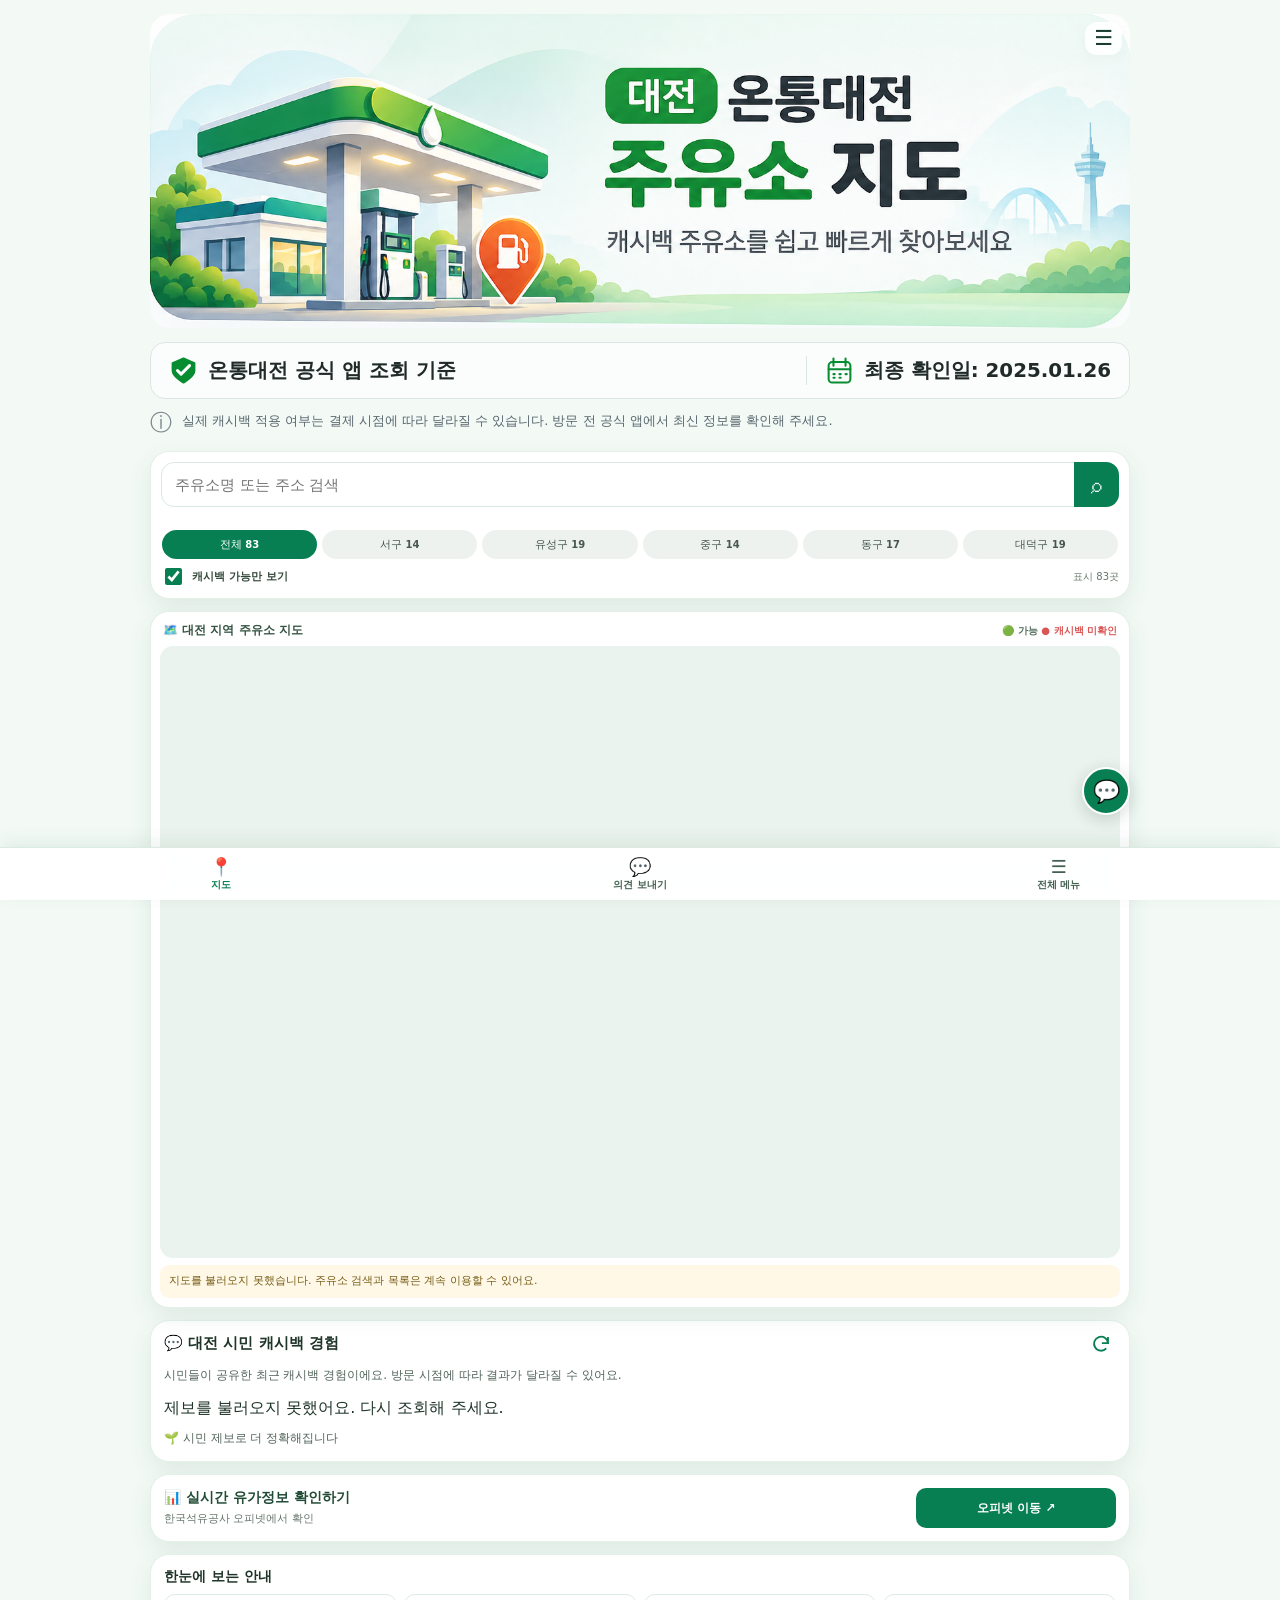
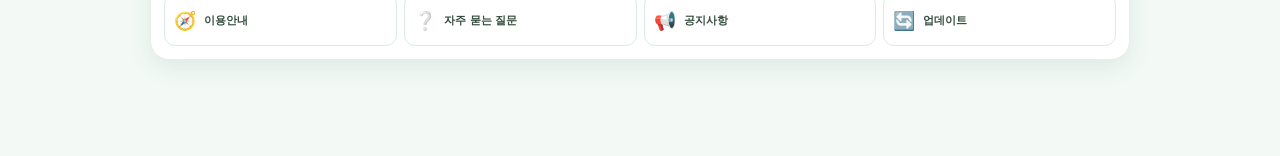
==== commit 680c7178: "Add files via upload" ====
--- a/index.html
+++ b/index.html
@@ -1,247 +1,233 @@
-<!doctype html>
-<html lang="ko">
-<head>
-<meta charset="utf-8"><meta name="viewport" content="width=device-width, initial-scale=1, viewport-fit=cover">
-<title>대전 온통대전 주유소 캐시백 지도</title>
-<style>
-:root{--g:#087f53;--ink:#183d2d;--muted:#647568;--line:#dcebe2;--bg:#f3faf6;--red:#c9364a;--shadow:0 8px 25px #14503417}
-*{box-sizing:border-box}html{scroll-behavior:smooth}body{margin:0;background:var(--bg);color:#20352a;font-family:system-ui,-apple-system,"Malgun Gothic","Apple SD Gothic Neo",sans-serif;padding-bottom:84px}button,input{font:inherit}button{cursor:pointer}.wrap{width:min(100% - 28px,980px);margin:auto}
-.hero{position:relative;overflow:hidden;background:linear-gradient(130deg,#fbfffc,#dff2e7);border-radius:0 0 24px 24px;padding:13px 0;box-shadow:0 5px 18px #14503412}.hero-row{position:relative;z-index:2;display:flex;align-items:center;justify-content:space-between;gap:8px}.brand{display:flex;align-items:center;min-width:0;gap:8px}.logo{width:138px;height:50px;object-fit:contain;mix-blend-mode:multiply;flex:none}.hero-title{margin:0;color:var(--ink);font-size:clamp(17px,4.7vw,24px);line-height:1.15}.hero-sub{margin:4px 0 0;color:#536d60;font-size:10px}.menu-toggle{position:relative;z-index:3;border:0;background:#ffffffd9;border-radius:12px;padding:8px 11px;color:var(--ink);font-size:24px;line-height:1}.top-menu{position:relative;z-index:4;margin-top:10px;padding:7px;background:white;border:1px solid var(--line);border-radius:15px;box-shadow:var(--shadow);display:grid;gap:3px}.top-menu[hidden]{display:none}.top-menu button{padding:11px;text-align:left;border:0;border-radius:9px;background:white;color:#284b39;font-weight:750}.top-menu button:hover{background:#eef8f1}
-main{padding-top:13px}.card{background:white;border:1px solid #e5f0e9;border-radius:19px;box-shadow:var(--shadow);padding:13px;margin:0 0 12px}.notice{background:linear-gradient(110deg,#e8f7ee,#fff);font-size:12px;line-height:1.55;color:#39594a}.notice strong{display:block;color:#1b543d;font-size:14px;margin-bottom:4px}
-.searchbox{position:relative;padding:10px}.search-row{position:relative;display:flex}.search-row input{height:45px;width:100%;min-width:0;border:1px solid #dbe8e0;border-radius:13px;padding:0 53px 0 13px;outline:0;font-size:15px}.search-row input:focus{border-color:#4bab79;box-shadow:0 0 0 3px #15803d1b}.search-go{position:absolute;right:0;top:0;height:45px;width:45px;border:0;border-radius:0 13px 13px 0;background:var(--g);color:white;font-size:21px}.suggestions{position:absolute;left:10px;right:10px;top:56px;z-index:30;background:white;border:1px solid var(--line);border-radius:11px;box-shadow:var(--shadow);max-height:245px;overflow:auto}.suggestions[hidden]{display:none}.suggestions button{width:100%;padding:9px 11px;border:0;border-bottom:1px solid #edf3ef;background:white;text-align:left;display:flex;justify-content:space-between;gap:8px}.suggestions button:hover{background:#f2faf5}.suggestions small{color:var(--muted);white-space:nowrap}.suggestions .address-action{color:var(--g);font-weight:800}.status{min-height:14px;padding:3px 3px 0;color:#18734a;font-size:11px}.districts{display:flex;gap:6px;overflow:auto;padding:9px 1px 6px}.chip{flex:none;padding:6px 10px;border:0;border-radius:99px;background:#eef2ef;color:#46574d;font-size:11px}.chip.active{background:var(--g);color:white}.summary{display:flex;align-items:center;justify-content:space-between;gap:8px;color:#53675b;font-size:11px}.filter{display:flex;align-items:center;gap:7px;font-weight:750;color:#33483b}.filter input{width:17px;height:17px;accent-color:var(--g)}.counter{font-size:10px;color:#647568;white-space:nowrap}
-.map-card{padding:9px}.map-head{display:flex;justify-content:space-between;align-items:center;gap:8px;font-size:12px;font-weight:800;color:#345342;padding:1px 3px 7px}.legend{font-size:10px;color:#55705f;white-space:nowrap}#map{height:34vh;min-height:225px;max-height:335px;width:100%;border-radius:13px;background:#eaf3ed;overflow:hidden}.map-error{display:none;margin-top:7px;padding:8px 9px;background:#fff8e7;color:#765d17;border-radius:9px;font-size:11px;line-height:1.5}.map-error.show{display:block}
-.pin{position:relative;width:25px;height:31px}.pin i{position:absolute;left:3px;top:2px;width:19px;height:19px;border:2px solid white;border-radius:50% 50% 50% 0;transform:rotate(-45deg);background:#11945c;box-shadow:0 2px 5px #0005}.pin.off i{background:#d94c5c}.pin.sel i{background:#f1a11b;box-shadow:0 0 0 4px #f1a11b44,0 2px 5px #0005}.pin i:after{content:"";position:absolute;left:5px;top:5px;width:5px;height:5px;border-radius:50%;background:white}.pin b{position:absolute;left:27px;top:2px;padding:2px 5px;border-radius:7px;background:#ffffffed;color:#174833;font-size:10px;font-weight:800;white-space:nowrap;box-shadow:0 1px 4px #0003}.pin.off b{color:#9f1d31}.pin.sel b{background:#fff2cf}
-.panel-title{font-size:15px;font-weight:850;color:#203c2d;margin:0 0 9px}.selected-card{background:#f0faf3;border-color:#c7e6d0}.station-head{display:flex;justify-content:space-between;align-items:flex-start;gap:8px}.station-name{margin:0 0 8px;font-size:16px;color:#172f23}.detail{font-size:12px;line-height:1.65;color:#52645a}.badge{display:inline-flex;align-items:center;white-space:nowrap;padding:5px 8px;border-radius:99px;font-size:10px;font-weight:850}.badge.yes{color:#075c36;background:#d6f5e1;border:1px solid #66c68e}.badge.no{color:#9f1d31;background:#ffe2e6;border:1px solid #f2a1ac}.badge.unknown{color:#805700;background:#fff0c2;border:1px solid #e6c565}.copy{width:100%;border:1px solid #b7d9c3;background:white;border-radius:10px;padding:8px;color:#14663f;font-weight:800;font-size:11px;margin:9px 0 7px}.routes{display:grid;grid-template-columns:repeat(3,minmax(0,1fr));gap:6px}.route{display:flex;align-items:center;justify-content:center;text-align:center;text-decoration:none;border-radius:9px;padding:9px 3px;font-size:10px;font-weight:850;min-height:37px}.route.naver{background:#087f53;color:white}.route.kakao{background:#fee500;color:#201d11}.route.tmap{background:#202525;color:white}.route.opinet{background:var(--g);color:white}.routes{grid-template-columns:repeat(3,minmax(0,1fr))}.near-title{display:flex;justify-content:space-between;align-items:center;margin:11px 0 3px;padding-top:9px;border-top:1px solid #cce5d3;color:#28523a;font-size:12px;font-weight:850}.more{border:0;background:none;color:var(--g);font-size:11px;font-weight:800}.station-list{display:grid}.station-row{width:100%;display:flex;align-items:center;gap:7px;padding:7px 0;border:0;border-bottom:1px solid #e8f0ea;background:white;text-align:left}.station-row:last-child{border-bottom:0}.station-icon{width:32px;height:32px;flex:none;display:grid;place-items:center;border-radius:9px;background:#e9f6ed;font-size:17px}.station-text{flex:1;min-width:0}.station-text b,.station-text small{display:block;overflow:hidden;text-overflow:ellipsis;white-space:nowrap}.station-text b{color:#283b30;font-size:11px}.station-text small{color:#738177;font-size:10px;margin-top:2px}.station-row .badge{font-size:9px;padding:4px 6px}.empty{padding:13px 7px;text-align:center;color:#718076;font-size:11px}
-.feedback-intro{background:#eff9f2;border:1px solid #d3ecdb;border-radius:13px;padding:11px;font-size:11px;line-height:1.55;color:#486052}.feedback-actions{display:flex;gap:7px;margin:9px 0}.feedback-actions button{flex:1;padding:9px 4px;border:0;border-radius:9px;color:white;font-size:11px;font-weight:800}.feedback-actions .yes{background:#12834d}.feedback-actions .no{background:#c9364a}.feedback-row{display:flex;align-items:center;justify-content:space-between;gap:8px;padding:6px 7px;margin:4px 0;background:#f8faf9;border:1px solid #e8efea;border-radius:8px;font-size:10px}.feedback-row .badge{font-size:9px;padding:3px 5px}.guide h2{font-size:14px;margin:0 0 8px}.guide-grid{display:grid;grid-template-columns:repeat(2,minmax(0,1fr));gap:7px}.guide-link{display:flex;align-items:center;gap:8px;min-height:52px;background:white;border:1px solid var(--line);border-radius:11px;padding:9px;text-align:left;color:#344d3d;font-size:11px;font-weight:800}.guide-link span{font-size:18px}.modal{position:fixed;inset:0;z-index:80;display:flex;align-items:center;justify-content:center;background:#0b1d1580;padding:16px}.modal[hidden]{display:none}.modal-inner{width:min(100%,600px);max-height:85vh;height:auto;overflow-y:auto;background:white;border-radius:20px;padding:20px;box-shadow:var(--shadow)}.modal-head{display:flex;align-items:center;justify-content:space-between;gap:10px;margin-bottom:12px}.modal-head h2{font-size:16px;margin:0}.modal-close{border:0;border-radius:99px;background:#eef2ef;padding:4px 10px;font-size:20px}.modal-content{font-size:12px;line-height:1.7;color:#4a5e51}.modal-content h3{font-size:13px;color:#1b4d34;margin:13px 0 5px}.modal-content p{margin:7px 0}.modal-content ul{margin:7px 0;padding-left:18px}.modal-content li{margin:5px 0}
-.swipe-track{display:flex;overflow-x:auto;scroll-snap-type:x mandatory;scroll-behavior:smooth;gap:10px;-webkit-overflow-scrolling:touch;scrollbar-width:none}.swipe-track::-webkit-scrollbar{display:none}.swipe-slide{flex:0 0 100%;scroll-snap-align:start;background:#f8fcf9;border:1px solid #dfeee5;border-radius:14px;padding:13px;min-height:150px}.swipe-slide h3{margin-top:0 !important}.swipe-nav{display:flex;align-items:center;justify-content:space-between;gap:8px;margin-top:10px;padding-top:8px;border-top:1px solid #eaf3ed}.swipe-btn{border:1px solid #cde2d5;background:#f3faf6;color:#1b543d;border-radius:8px;padding:5px 11px;font-size:11px;font-weight:800}.swipe-btn:disabled{opacity:.35;cursor:default}.swipe-dots{display:flex;align-items:center;gap:5px;flex-wrap:wrap;justify-content:center}.swipe-dot{width:6px;height:6px;border-radius:99px;background:#cde0d4;border:0;padding:0;transition:all .2s}.swipe-dot.active{width:16px;background:var(--g)}.swipe-hint{font-size:10px;color:#688072;text-align:right;margin:0 0 5px}
-.dock{position:fixed;z-index:50;bottom:0;left:0;right:0;display:grid;grid-template-columns:repeat(3,1fr);padding:4px 12px calc(4px + env(safe-area-inset-bottom));background:#fffffff2;border-top:1px solid #dcebe2;box-shadow:0 -5px 18px #14503415;backdrop-filter:blur(12px)}.dock button,.dock a{border:0;background:transparent;color:#456052;text-decoration:none;text-align:center;padding:4px;font-size:10px;font-weight:750}.dock .active{color:var(--g)}.dock span{display:block;font-size:18px;margin-bottom:1px}
-@media(max-width:520px){.hero-row{min-height:102px;align-items:flex-start}.brand{display:block;width:calc(100% - 150px);flex:none;min-width:0}.logo{display:block;width:126px;height:43px}.hero-title{font-size:16px;line-height:1.14}.hero-sub{max-width:195px;font-size:9px;line-height:1.3}.menu-toggle{padding:7px 10px}}
-@media(min-width:768px){.wrap{width:min(100% - 40px,980px)}.hero{padding:16px 0}.logo{width:170px;height:60px}.hero-title{font-size:24px}#map{height:68vh;min-height:520px;max-height:770px}.guide-grid{grid-template-columns:repeat(4,minmax(0,1fr))}}
-
-.hero{position:relative;overflow:hidden;isolation:isolate;background:radial-gradient(ellipse at 85% 10%,rgba(69,179,126,.2),transparent 48%),linear-gradient(135deg,#f7fcf8 0%,#e4f4e9 100%);border-radius:0 0 24px 24px;padding:14px 0 17px;min-height:155px}.hero-row{position:relative;z-index:2;display:flex;align-items:center;justify-content:space-between;gap:8px;min-height:122px}.hero-brand{display:flex;align-items:center;gap:11px;max-width:72%;position:relative;z-index:2}.brand-mark{width:42px;height:42px;flex:none;display:grid;place-items:center;color:#168454;background:#ffffffa8;border-radius:14px}.brand-mark svg{width:32px;height:32px;fill:none;stroke:currentColor;stroke-width:3;stroke-linecap:round;stroke-linejoin:round}.hero-title{margin:0;color:#183d2d;line-height:1.08;font-size:22px;font-weight:900;letter-spacing:-.6px;font-family:system-ui,-apple-system,"Malgun Gothic","Apple SD Gothic Neo",sans-serif}.hero-title em{color:#087f53;font-style:normal}.hero-sub{margin:5px 0 0;color:#536d60;font-size:10px}.hanbit-art{position:absolute;right:4%;bottom:0;width:min(52vw,360px);height:155px;opacity:.34;pointer-events:none}.hanbit-art svg{width:100%;height:100%}.menu-toggle{position:relative;z-index:3;border:0;background:#ffffffd9;border-radius:12px;padding:8px 11px;color:#183d2d;font-size:24px;line-height:1}.top-menu{position:fixed;inset:12px 12px auto auto;z-index:102;width:min(86vw,340px);height:auto;max-height:calc(100dvh - 24px);overflow:auto;margin:0;padding:14px;background:#fff;border:0;border-radius:18px 0 0 18px;box-shadow:0 8px 40px #10251d35;display:grid;align-content:start;gap:6px;transform:translateX(105%);transition:transform .24s ease}.top-menu.open{transform:translateX(0)}.top-menu[hidden]{display:none}.top-menu button{padding:14px;text-align:left;border:1px solid #e7eee8;border-radius:12px;background:white;color:#284b39;font-weight:750}.drawer-backdrop{position:fixed;inset:0;z-index:101;background:#07180f70}.drawer-backdrop[hidden]{display:none}@media(max-width:767px){.hero{min-height:125px}.hero-row{min-height:96px}.hero-title{font-size:20px}.hero-brand{max-width:76%}.brand-mark{width:36px;height:36px}.hanbit-art{right:0;width:58%;height:115px}}@media(min-width:768px){.hero{min-height:165px}.hero-row{min-height:137px}.hanbit-art{right:7%;height:160px}}.guide-link.guide-pulse{animation:guideAttention 1s ease-in-out 2;background:linear-gradient(115deg,#fff2bb,#e2f6e8 55%,#fff)!important;border-color:#f0cb56!important;box-shadow:0 0 0 4px #f5dc7a66,0 8px 24px #176b412e!important;transform:translateY(-2px)}@keyframes guideAttention{50%{filter:saturate(1.65);transform:scale(1.025)}}.opinet-info{display:flex;align-items:center;justify-content:space-between;gap:12px}.opinet-info h2{font-size:14px;margin:0 0 4px;color:#214b34}.opinet-info p{font-size:11px;line-height:1.5;color:#65746a;margin:0}.opinet-info a{flex:none;min-width:200px;min-height:40px;padding:8px 26px;border-radius:10px;background:var(--g);color:white;text-decoration:none;font-size:12px;font-weight:850;display:inline-flex;align-items:center;justify-content:center}.phone-link{display:inline-block;color:#1268a4;font-weight:800;text-decoration:underline;text-underline-offset:2px}.top-menu button{padding:11px 13px}.top-menu{gap:5px}@media(max-width:520px){.opinet-info{align-items:center;flex-direction:row;justify-content:space-between;gap:6px}.opinet-info h2{font-size:11px;white-space:nowrap}.opinet-info a{width:auto;min-width:0;min-height:30px;padding:6px 7px;font-size:9px;white-space:nowrap;text-align:center}}
-.faq-index-list{display:grid;gap:6px;margin-bottom:6px}.faq-index-btn{width:100%;padding:10px 12px;border:1px solid #dcebe2;border-radius:10px;background:#f8fcf9;text-align:left;color:#1b4d34;font-size:12px;font-weight:750;cursor:pointer}.faq-index-btn:hover{background:#eef8f1}
-.faq-back-btn{display:inline-flex;align-items:center;gap:4px;border:1px solid #cde2d5;background:#f3faf6;color:#1b543d;border-radius:8px;padding:5px 11px;font-size:11px;font-weight:800;margin-bottom:8px;cursor:pointer}
-.faq-back-btn:hover{background:#e5f4ec}
-/* Header illustration and copy are separate, responsive elements. */
-.hero{min-height:190px;padding:0;background:radial-gradient(ellipse at 73% 25%,#d1f1e6 0,transparent 57%),linear-gradient(110deg,#f2fbf5,#e0f5ed 76%,#d9f2e8);border-radius:0 0 24px 24px}
-.hero:after{content:"";position:absolute;inset:auto -5% -40px;height:92px;background:#a9e7b4;border-radius:50% 52% 0 0;transform:rotate(-2deg);opacity:.52;z-index:0;pointer-events:none}
-.hero-row{min-height:190px;gap:24px}.hero-brand{max-width:60%;gap:12px}.brand-mark{width:46px;height:46px;background:#fff;box-shadow:0 4px 14px #167c4510;border-radius:14px}.brand-mark svg{width:31px;height:31px}.hero-title{font-size:clamp(23px,2.65vw,30px);line-height:1.17;letter-spacing:-.7px}.hero-sub{font-size:12px;line-height:1.5;margin-top:9px;color:#446354;max-width:320px}
-.hero-visual{position:absolute;z-index:1;right:max(45px,calc((100vw - 980px)/2 + 45px));bottom:-24px;width:min(47vw,470px);height:252px;pointer-events:none}.hero-visual img{display:block;width:100%;height:100%;object-fit:contain}.menu-toggle{align-self:flex-start;margin-top:23px;flex:none;box-shadow:0 3px 12px #17653c0a}
-.faq-item{border:1px solid #dcebe2;border-radius:11px;background:#fff;margin:0 0 8px;overflow:hidden}.faq-item:last-child{margin-bottom:0}.faq-item summary{display:flex;align-items:flex-start;gap:10px;padding:12px;list-style:none;color:#1b4d34;font-size:12px;font-weight:750;line-height:1.6;cursor:pointer}.faq-item summary::-webkit-details-marker{display:none}.faq-item summary:after{content:"+";font-size:18px;font-weight:500;line-height:1.1;margin-left:auto;flex:none;color:#087f53}.faq-item[open] summary{background:#eff8f2}.faq-item[open] summary:after{content:"−"}.faq-item summary:focus-visible{outline:2px solid #087f53;outline-offset:-3px}.faq-answer{padding:11px 12px 13px;border-top:1px solid #e4eee7;color:#4a5e51;font-size:12px;line-height:1.8;overflow-wrap:anywhere}.faq-track{align-items:flex-start}.faq-track .swipe-slide{min-height:0}
-@media(max-width:767px){.hero{min-height:232px}.hero-row{min-height:232px;align-items:flex-start;padding-top:20px;gap:8px}.hero-brand{max-width:calc(100% - 42px);gap:9px}.brand-mark{width:38px;height:38px;border-radius:12px;margin-top:2px}.brand-mark svg{width:27px;height:27px}.hero-title{font-size:22px;line-height:1.15;letter-spacing:-.6px}.hero-sub{font-size:11px;margin-top:7px;max-width:270px}.hero-visual{width:270px;height:180px;right:12px;bottom:-27px}.menu-toggle{margin-top:1px;padding:8px 9px}.hero:after{bottom:-40px;height:87px}}
-@media(max-width:360px){.hero-title{font-size:20px}.hero-sub{max-width:220px;font-size:10px}.hero-visual{width:250px;right:0}.faq-item summary{padding:10px;font-size:11px}.faq-answer{font-size:11px}}
-@media(prefers-reduced-motion:reduce){.faq-track{scroll-behavior:auto}}
-
-</style>
-</head>
-<body>
-<div id="drawerBackdrop" class="drawer-backdrop" hidden></div><header class="hero"><div class="wrap hero-row"><div class="hero-brand"><span class="brand-mark" aria-hidden="true"><svg viewBox="0 0 48 48"><path d="M9 42V8a4 4 0 0 1 4-4h17a4 4 0 0 1 4 4v34M5 42h31M15 11h13v11H15zM34 13l7 7v14a4 4 0 0 1-8 0V23"/></svg></span><div><h1 class="hero-title">대전 온통대전<br><em>주유소 캐시백 지도</em></h1><p class="hero-sub">시민 제보로 함께 만드는 주유소 정보</p></div></div><button id="menuToggle" class="menu-toggle" aria-label="전체 메뉴">☰</button></div><div class="hero-visual" aria-hidden="true"><img src="gas-station-hero.png" alt="" width="1536" height="1024" fetchpriority="high" decoding="async"></div><nav id="topMenu" class="top-menu" hidden><button data-goto-guide>🧭 이용안내</button><button data-page="privacy">🛡️ 개인정보 처리방침</button><button data-page="news">📰 소식</button><button data-page="operator">👤 서비스 소개</button></nav></header>
-<main class="wrap">
-<section class="card notice"><strong>⚠️ 이용 전 확인해 주세요</strong>캐시백 혜택은 온통대전 운영 정책과 예산에 따라 변경될 수 있어요. 방문 전 온통대전 앱에서 최신 가맹점 정보를 확인해 주세요.</section>
-
-<section id="search-section" class="card searchbox"><div class="search-row"><input id="searchInput" type="search" autocomplete="off" placeholder="주유소명 또는 주소 검색" aria-label="주유소명 또는 주소 검색"><button id="searchGo" class="search-go" aria-label="검색">⌕</button><div id="suggestions" class="suggestions" hidden></div></div><div id="searchStatus" class="status" aria-live="polite"></div><div id="districts" class="districts"></div><div class="summary"><label class="filter"><input id="cashbackOnly" type="checkbox" checked> 캐시백 가능만 보기</label><span id="filterCount" class="counter"></span></div></section>
-<section id="map-section" class="card map-card"><div class="map-head"><span>🗺️ 대전 지역 주유소 지도</span><span class="legend">🟢 가능 🔴 불가</span></div><div id="map" aria-label="대전 주유소 지도"></div><div id="mapError" class="map-error">지도를 불러오지 못했습니다. 주유소 검색과 목록은 계속 이용할 수 있어요.</div></section>
-<section id="stationPanel" class="card"><div class="empty">주유소 핀이나 검색 결과를 누르면 상세 정보가 표시됩니다.</div></section>
-<section id="feedback" class="card"><div class="feedback-intro"><b>💚 시민 제보로 더 정확해집니다</b><br>선택한 주유소에서 캐시백을 이용할 수 있었는지 알려주세요.</div><div id="feedbackStation" class="detail" style="margin-top:9px">선택한 주유소: 없음</div><div class="feedback-actions"><button class="yes" id="feedbackYes">🟢 캐시백 가능</button><button class="no" id="feedbackNo">🔴 캐시백 불가</button></div><div id="feedbackNotice" class="status"></div><h3 class="panel-title" style="font-size:12px;margin-top:11px">📍 선택한 주유소 피드백 (최대 5건)</h3><div id="stationFeedback"></div><h3 class="panel-title" style="font-size:12px;margin-top:13px">전체 최신 피드백 (최대 5건)</h3><div id="allFeedback"></div></section>
-<section class="card opinet-card"><div class="opinet-info"><div><h2>📊 실시간 유가정보 확인하기 (석유공사)</h2></div><a href="https://www.opinet.co.kr" target="_blank" rel="noreferrer">오피넷 이동 ↗</a></div></section>
-<section id="site-guide" class="card guide"><h2>한눈에 보는 안내</h2><div class="guide-grid"><button class="guide-link" data-page="guide"><span>🧭</span>이용안내</button><button class="guide-link" data-page="faq"><span>❔</span>자주 묻는 질문</button><button class="guide-link" data-page="notice"><span>📢</span>공지사항</button><button class="guide-link" data-page="updates"><span>🔄</span>업데이트</button></div></section>
-</main>
-<div id="modal" class="modal" hidden><section class="modal-inner" role="dialog" aria-modal="true"><div class="modal-head"><h2 id="modalTitle"></h2><button id="modalClose" class="modal-close" aria-label="닫기">×</button></div><div id="modalContent" class="modal-content"></div></section></div>
-<nav class="dock" aria-label="하단 메뉴"><a class="active" href="#search-section"><span>📍</span>지도</a><a href="https://docs.google.com/forms/d/e/1FAIpQLSfx5l3W-QvZ1uvY78UM8m13msv5SnyU8oq8T66lOI3Ey7zgkQ/viewform?usp=header" target="_blank" rel="noreferrer"><span>💬</span>제보하기</a><button id="dockMenu"><span>☰</span>전체메뉴</button></nav>
-<script>
-(function(){
-'use strict';
-const stations=[{"id":1,"name":"천지인주유소","district":"중구","dong":"옥계동","address":"대전 중구 대종로 44","phone":"042-272-6100","brand":"S-OIL","self":"Y","cashback":false,"lat":36.2975896,"lng":127.4560474},{"id":2,"name":"(주)김여사네 대전지점","district":"중구","dong":"선화동","address":"대전 중구 대종로 558 (선화동)","phone":"042-254-5189","brand":"S-OIL","self":"Y","cashback":false,"lat":36.3326648,"lng":127.4211797},{"id":3,"name":"㈜남강 중앙로셀프주유소","district":"중구","dong":"대흥동","address":"대전 중구 중앙로 64","phone":"042-256-0238","brand":"HD현대오일뱅크","self":"Y","cashback":false,"lat":36.3239481,"lng":127.4190341},{"id":4,"name":"안영IC주유소","district":"중구","dong":"안영동","address":"대전 중구 대둔산로 188 (안영동)","phone":"042-584-5145","brand":"GS칼텍스","self":"Y","cashback":false,"lat":36.2870983,"lng":127.3789594},{"id":5,"name":"우리셋주유소","district":"중구","dong":"안영동","address":"대전 중구 대둔산로 150","phone":"042-581-0678","brand":"S-OIL","self":"Y","cashback":false,"lat":36.2845248,"lng":127.3767683},{"id":6,"name":"(주)석교주유소","district":"중구","dong":"석교동","address":"대전 중구 대종로 207 (석교동)","phone":"042-273-7755","brand":"SK에너지","self":"Y","cashback":false,"lat":36.3082477,"lng":127.4437691},{"id":7,"name":"오월드주유소","district":"중구","dong":"사정동","address":"대전 중구 대둔산로 359 (사정동)","phone":"042-583-5151","brand":"HD현대오일뱅크","self":"Y","cashback":false,"lat":36.3012856,"lng":127.38561},{"id":8,"name":"옥계셀프주유소","district":"중구","dong":"옥계동","address":"대전 중구 대종로 103","phone":"042-285-1297","brand":"HD현대오일뱅크","self":"Y","cashback":true,"lat":36.3015735,"lng":127.4515957},{"id":9,"name":"태성주유소","district":"중구","dong":"중촌동","address":"대전 중구 동서대로 1459 (중촌동)","phone":"042-252-5189","brand":"S-OIL","self":"Y","cashback":false,"lat":36.3377524,"lng":127.4168437},{"id":10,"name":"중촌셀프주유소","district":"중구","dong":"선화동","address":"대전 중구 동서대로 1434 (선화동)","phone":"-","brand":"HD현대오일뱅크","self":"Y","cashback":false,"lat":36.3354905,"lng":127.4150628},{"id":11,"name":"(주)에너비즈 삼성주유소","district":"중구","dong":"오류동","address":"대전 중구 계룡로 778 (오류동)","phone":"042-537-5189","brand":"S-OIL","self":"Y","cashback":false,"lat":36.3293634,"lng":127.403457},{"id":12,"name":"하나로Self주유소","district":"중구","dong":"안영동","address":"대전 중구 대둔산로 211 (안영동)","phone":"042-581-5189","brand":"SK에너지","self":"Y","cashback":false,"lat":36.2891649,"lng":127.3801227},{"id":13,"name":"안영셀프주유소","district":"중구","dong":"안영동","address":"대전 중구 대둔산로 241 (안영동)","phone":"042-585-6001","brand":"HD현대오일뱅크","self":"Y","cashback":false,"lat":36.2916045,"lng":127.3815482},{"id":14,"name":"동물원Self주유소","district":"중구","dong":"사정동","address":"대전 중구 대둔산로 270 (사정동)","phone":"042-587-5151","brand":"SK에너지","self":"Y","cashback":false,"lat":36.2936881,"lng":127.3836701},{"id":15,"name":"동건셀프주유소","district":"중구","dong":"유천동","address":"대전 중구 문화로 97","phone":"042-585-8730","brand":"HD현대오일뱅크","self":"Y","cashback":true,"lat":36.3123164,"lng":127.3965551},{"id":16,"name":"이화주유소","district":"중구","dong":"석교동","address":"대전 중구 대종로 166","phone":"042-274-5189","brand":"SK에너지","self":"N","cashback":true,"lat":36.3065805,"lng":127.4482215},{"id":17,"name":"소망주유소","district":"중구","dong":"문화동","address":"대전 중구 보문산로 307 (문화동)","phone":"042-584-0413","brand":"GS칼텍스","self":"Y","cashback":false,"lat":36.3107376,"lng":127.4120343},{"id":18,"name":"(주)농협대전유통 하나로주유소","district":"중구","dong":"안영동","address":"대전 중구 대둔산로199번길 43","phone":"042-580-5083","brand":"NH-OIL","self":"Y","cashback":false,"lat":36.2885406,"lng":127.378433},{"id":19,"name":"서대전농협주유소","district":"중구","dong":"유천동","address":"대전 중구 계백로 1555 (유천동)","phone":"042-535-9251","brand":"SK에너지","self":"Y","cashback":false,"lat":36.3176044,"lng":127.3929635},{"id":20,"name":"(주)제트 동서로주유소","district":"중구","dong":"오류동","address":"대전 중구 동서대로 1293","phone":"042-532-5050","brand":"HD현대오일뱅크","self":"Y","cashback":false,"lat":36.3282876,"lng":127.4033053},{"id":21,"name":"금성주유소","district":"중구","dong":"태평동","address":"대전 중구 동서대로 1183 (태평동)","phone":"042-525-1183","brand":"S-OIL","self":"Y","cashback":true,"lat":36.327054,"lng":127.3915626},{"id":22,"name":"행복가득주유소","district":"중구","dong":"산성동","address":"대전광역시 중구 보문산로 86","phone":"042-586-5188","brand":"HD현대오일뱅크","self":"Y","cashback":true,"lat":36.3052365,"lng":127.3899072},{"id":23,"name":"거북이주유소","district":"중구","dong":"산성동","address":"대전 중구 문화로 35","phone":"042-584-8251","brand":"GS칼텍스","self":"N","cashback":true,"lat":36.3105576,"lng":127.3897911},{"id":24,"name":"충남주유소","district":"중구","dong":"대흥동","address":"대전 중구 대흥로 80 (대흥동)","phone":"042-256-0101","brand":"자가상표","self":"N","cashback":true,"lat":36.32301,"lng":127.4213694},{"id":25,"name":"HD현대오일뱅크㈜직영 충무주유소","district":"중구","dong":"부사동","address":"대전 중구 충무로 141 (부사동)","phone":"042-222-8788","brand":"HD현대오일뱅크","self":"N","cashback":false,"lat":36.3199687,"lng":127.4322985},{"id":26,"name":"도서관셀프주유소","district":"중구","dong":"문화동","address":"대전 광역시 중구 보문산로 353","phone":"042-581-2148","brand":"HD현대오일뱅크","self":"Y","cashback":true,"lat":36.3137121,"lng":127.4154481},{"id":27,"name":"삼육주유소","district":"중구","dong":"중촌동","address":"대전 중구 대전천서로 757","phone":"042-257-3636","brand":"SK에너지","self":"Y","cashback":true,"lat":36.3477676,"lng":127.4068351},{"id":28,"name":"청정주유소","district":"중구","dong":"오류동","address":"대전광역시 중구 계룡로 756 (오류동)","phone":"042-536-5151","brand":"SK에너지","self":"Y","cashback":true,"lat":36.3308831,"lng":127.4017526},{"id":29,"name":"두바이주유소 도안씨티㈜","district":"중구","dong":"대사동","address":"대전 중구 보문로 117","phone":"042-242-5250","brand":"SK에너지","self":"Y","cashback":true,"lat":36.3141198,"lng":127.4278469},{"id":30,"name":"진성주유소","district":"중구","dong":"호동","address":"대전광역시 중구 대종로 122","phone":"042-271-8511","brand":"GS칼텍스","self":"Y","cashback":true,"lat":36.3034717,"lng":127.4511268},{"id":31,"name":"대양석유㈜ 중리주유소","district":"대덕구","dong":"","address":"대전 대덕구 한밭대로 1186","phone":"042-622-9939","brand":"SK에너지","self":"Y","cashback":true,"lat":36.3586435,"lng":127.4304604},{"id":32,"name":"㈜태석","district":"대덕구","dong":"","address":"대전 대덕구 한밭대로 1180","phone":"042-673-1230","brand":"HD현대오일뱅크","self":"Y","cashback":true,"lat":36.3586166,"lng":127.4295812},{"id":33,"name":"중도석유(주)오정동주유소","district":"대덕구","dong":"오정동","address":"대전 대덕구 대전로 1144 (오정동)","phone":"042-672-4843","brand":"GS칼텍스","self":"N","cashback":false,"lat":36.3566093,"lng":127.4154154},{"id":34,"name":"쌍용주유소 선인에너지","district":"대덕구","dong":"연축동","address":"대전 대덕구 신탄진로 83 (연축동)","phone":"042-628-0088","brand":"알뜰주유소","self":"Y","cashback":false,"lat":36.3881684,"lng":127.4216062},{"id":35,"name":"우리원셀프주유소","district":"대덕구","dong":"","address":"대전 대덕구 신탄진로 383","phone":"0507-1430-5185","brand":"S-OIL","self":"Y","cashback":true,"lat":36.4138688,"lng":127.4236598},{"id":36,"name":"으뜸회덕주유소","district":"대덕구","dong":"","address":"대전 대덕구 신탄진로 222","phone":"042-628-1496","brand":"SK에너지","self":"Y","cashback":false,"lat":36.4003216,"lng":127.4233722},{"id":37,"name":"와동셀프주유소 ㈜에스에이치에너지","district":"대덕구","dong":"","address":"대전 대덕구 신탄진로 386","phone":"042-710-0609","brand":"SK에너지","self":"Y","cashback":true,"lat":36.4143373,"lng":127.4243261},{"id":38,"name":"럭키셀프주유소","district":"대덕구","dong":"","address":"대전 대덕구 한밭대로 1007","phone":"042-000-0000","brand":"HD현대오일뱅크","self":"Y","cashback":false,"lat":36.3585386,"lng":127.4102824},{"id":39,"name":"소태산주유소","district":"대덕구","dong":"신대동","address":"대전 대덕구 신탄진로 163 (신대동)","phone":"042-636-4438","brand":"HD현대오일뱅크","self":"Y","cashback":false,"lat":36.3953321,"lng":127.4217339},{"id":40,"name":"OK주유소","district":"대덕구","dong":"읍내동","address":"대전 대덕구 대전로 1312 (읍내동)","phone":"042-633-8757","brand":"HD현대오일뱅크","self":"Y","cashback":false,"lat":36.3708262,"lng":127.4207768},{"id":41,"name":"은빛주유소","district":"대덕구","dong":"읍내동","address":"대전 대덕구 아리랑로 70 (읍내동)","phone":"042-631-5104","brand":"HD현대오일뱅크","self":"Y","cashback":false,"lat":36.3764022,"lng":127.4123588},{"id":42,"name":"㈜오일마스터 킹콩주유소 대전지점","district":"대덕구","dong":"읍내동","address":"대전 대덕구 아리랑로 107 (읍내동)","phone":"042-627-5551","brand":"S-OIL","self":"Y","cashback":false,"lat":36.3752532,"lng":127.4168472},{"id":43,"name":"신탄진IC주유소","district":"대덕구","dong":"","address":"대전 대덕구 신탄진로 665","phone":"042-932-7888","brand":"SK에너지","self":"Y","cashback":false,"lat":36.4374703,"lng":127.4257874},{"id":44,"name":"상서현대셀프","district":"대덕구","dong":"상서동","address":"대전 대덕구 신탄진로 519 (상서동)","phone":"042-931-8097","brand":"HD현대오일뱅크","self":"N","cashback":true,"lat":36.4253574,"lng":127.419581},{"id":45,"name":"㈜연정 농수산주유소","district":"대덕구","dong":"","address":"대전 대덕구 한밭대로 1014","phone":"042-635-1587","brand":"GS칼텍스","self":"Y","cashback":false,"lat":36.3577765,"lng":127.4112753},{"id":46,"name":"당산주유소","district":"대덕구","dong":"읍내동","address":"대전 대덕구 아리랑로 135 (읍내동)","phone":"042-622-2133","brand":"SK에너지","self":"N","cashback":true,"lat":36.374097,"lng":127.4196087},{"id":47,"name":"원촌주유소","district":"대덕구","dong":"읍내동","address":"대전 대덕구 아리랑로 55 (읍내동)","phone":"042-633-6330","brand":"SK에너지","self":"Y","cashback":false,"lat":36.3774871,"lng":127.4117399},{"id":48,"name":"금강주유소","district":"대덕구","dong":"","address":"대전 대덕구 신탄진로 536","phone":"042-931-6633","brand":"GS칼텍스","self":"Y","cashback":false,"lat":36.4266687,"lng":127.4209429},{"id":49,"name":"신탄진알뜰주유소","district":"대덕구","dong":"","address":"대전 대덕구 대덕대로1527번길 374","phone":"042-932-3000","brand":"알뜰주유소","self":"Y","cashback":false,"lat":36.453429,"lng":127.4283574},{"id":50,"name":"대덕주유소","district":"대덕구","dong":"","address":"대전 대덕구 신탄진로 470","phone":"042-936-9934","brand":"HD현대오일뱅크","self":"Y","cashback":false,"lat":36.4213649,"lng":127.4199497},{"id":51,"name":"제일셀프주유소","district":"대덕구","dong":"비래동","address":"대전 대덕구 동서대로 1750 (비래동)","phone":"042-638-4255","brand":"S-OIL","self":"Y","cashback":false,"lat":36.3517351,"lng":127.4430495},{"id":52,"name":"스마일주유소","district":"대덕구","dong":"상서동","address":"대전 대덕구 신탄진로 622 (상서동)","phone":"042-934-5188","brand":"S-OIL","self":"Y","cashback":false,"lat":36.4337153,"lng":127.4247467},{"id":53,"name":"대성주유소","district":"대덕구","dong":"","address":"대전 대덕구 덕암로 219","phone":"042-628-5180","brand":"HD현대오일뱅크","self":"Y","cashback":false,"lat":36.4400441,"lng":127.4233908},{"id":54,"name":"맘모스주유소","district":"대덕구","dong":"","address":"대전 대덕구 동서대로 1756","phone":"042-636-5151","brand":"HD현대오일뱅크","self":"Y","cashback":false,"lat":36.3523748,"lng":127.4432993},{"id":55,"name":"대림석유(주) 신탄진주유소","district":"대덕구","dong":"","address":"대전 대덕구 신탄진로681번길 22","phone":"042-671-5151","brand":"HD현대오일뱅크","self":"Y","cashback":false,"lat":36.439339,"lng":127.425179},{"id":56,"name":"용은주유소","district":"대덕구","dong":"상서동","address":"대전 대덕구 신탄진로 559 (상서동)","phone":"042-936-0068","brand":"S-OIL","self":"Y","cashback":false,"lat":36.4289326,"lng":127.4208433},{"id":57,"name":"성찬셀프주유소","district":"대덕구","dong":"신탄진동","address":"대전 대덕구 신탄진로 764 (신탄진동)","phone":"042-346-1208","brand":"S-OIL","self":"Y","cashback":false,"lat":36.445594,"lng":127.4298881},{"id":58,"name":"일등주유소","district":"대덕구","dong":"평촌동","address":"대전 대덕구 신탄진로 636 (평촌동)","phone":"042-933-1346","brand":"자가상표","self":"N","cashback":false,"lat":36.4349932,"lng":127.4253897},{"id":59,"name":"영풍에너지 주식회사","district":"대덕구","dong":"상서동","address":"대전 대덕구 신탄진로 584 (상서동)","phone":"042-934-5151","brand":"HD현대오일뱅크","self":"Y","cashback":false,"lat":36.4305358,"lng":127.4225951},{"id":60,"name":"신탄진농협주유소","district":"대덕구","dong":"","address":"대전 대덕구 덕암로 164","phone":"042-932-5736","brand":"NH-OIL","self":"Y","cashback":false,"lat":36.4352684,"lng":127.4224665},{"id":61,"name":"(주)동서로 대전IC주유소","district":"대덕구","dong":"","address":"대전 대덕구 동서대로 1787","phone":"042-627-5145","brand":"HD현대오일뱅크","self":"Y","cashback":true,"lat":36.3553602,"lng":127.4439197},{"id":62,"name":"대양석유㈜ 대덕주유소","district":"대덕구","dong":"","address":"대전 대덕구 동서대로 1811","phone":"042-633-7775","brand":"SK에너지","self":"Y","cashback":true,"lat":36.3572678,"lng":127.4450443},{"id":63,"name":"삼미상사㈜ 대원셀프주유소","district":"대덕구","dong":"비래동","address":"대전 대덕구 동서대로 1772 (비래동)","phone":"042-673-7412","brand":"SK에너지","self":"Y","cashback":false,"lat":36.3537004,"lng":127.4442611},{"id":64,"name":"CJ대한통운㈜ 대전지사주유소","district":"대덕구","dong":"읍내동","address":"대전 대덕구 신탄진로 1 (읍내동)","phone":"042-625-5189","brand":"GS칼텍스","self":"Y","cashback":false,"lat":36.3834631,"lng":127.4243787},{"id":65,"name":"대전북부새마을금고주유소","district":"대덕구","dong":"","address":"대전 대덕구 신탄진로 792","phone":"042-933-5182","brand":"SK에너지","self":"Y","cashback":false,"lat":36.4481348,"lng":127.4297642},{"id":66,"name":"㈜학하 목상셀프주유소","district":"대덕구","dong":"목상동","address":"대전 대덕구 대덕대로 1500 (목상동)","phone":"070-7722-5153","brand":"HD현대오일뱅크","self":"Y","cashback":false,"lat":36.4493456,"lng":127.4149478},{"id":67,"name":"세종Self주유소","district":"대덕구","dong":"목상동","address":"대전 대덕구 대덕대로 1494 (목상동)","phone":"042-934-5189","brand":"SK에너지","self":"Y","cashback":false,"lat":36.4492686,"lng":127.4141797},{"id":68,"name":"YM21유통㈜ 신탄진(서울)주유소/충전소","district":"대덕구","dong":"","address":"대전 대덕구 산업단지로 27","phone":"042-934-2445","brand":"알뜰(ex)","self":"Y","cashback":false,"lat":36.4280804,"lng":127.4185561},{"id":69,"name":"오정동셀프주유소","district":"대덕구","dong":"오정동","address":"대전 대덕구 오정로 123 (오정동)","phone":"042-621-2997","brand":"S-OIL","self":"Y","cashback":false,"lat":36.3559236,"lng":127.405905},{"id":70,"name":"갑천주유소","district":"대덕구","dong":"신대동","address":"대전 대덕구 아리랑로55번길 189 (신대동)","phone":"042-635-4062","brand":"GS칼텍스","self":"Y","cashback":false,"lat":36.3929501,"lng":127.4134788},{"id":71,"name":"라자로주유소","district":"대덕구","dong":"","address":"대전 대덕구 대전로 1390","phone":"042-632-5151","brand":"S-OIL","self":"Y","cashback":false,"lat":36.3774444,"lng":127.4217742},{"id":72,"name":"신일주유소","district":"대덕구","dong":"","address":"대전 대덕구 산업단지로 112","phone":"042-936-5145","brand":"HD현대오일뱅크","self":"Y","cashback":true,"lat":36.4309505,"lng":127.4096274},{"id":73,"name":"대전이데아주유소","district":"대덕구","dong":"중리동","address":"대전 대덕구 한밭대로 1145 (중리동)","phone":"042-633-7186","brand":"S-OIL","self":"Y","cashback":false,"lat":36.3592709,"lng":127.4256527},{"id":74,"name":"대도주유소","district":"대덕구","dong":"신탄진동","address":"대전 대덕구 신탄진로756번길 2 (신탄진동)","phone":"042-931-7600","brand":"HD현대오일뱅크","self":"N","cashback":true,"lat":36.4445591,"lng":127.4298178},{"id":75,"name":"현대오일뱅크㈜직영 4공단주유소","district":"대덕구","dong":"","address":"대전 대덕구 대덕대로 1412","phone":"042-935-6051","brand":"HD현대오일뱅크","self":"N","cashback":false,"lat":36.4457255,"lng":127.4066482},{"id":76,"name":"현대오일뱅크㈜직영 대덕산단주유소","district":"대덕구","dong":"","address":"대전 대덕구 문평동로 2","phone":"042-933-0115","brand":"HD현대오일뱅크","self":"N","cashback":false,"lat":36.4453898,"lng":127.4043549},{"id":77,"name":"씨앤에스유통(주)회덕아이씨주유소","district":"대덕구","dong":"회덕동","address":"대전광역시 대덕구 갑천도시고속도로 1084 (회덕동)","phone":"042-672-5151","brand":"S-OIL","self":"Y","cashback":true,"lat":36.3909913,"lng":127.4126496},{"id":78,"name":"공단주유소","district":"대덕구","dong":"대화동","address":"대전 대덕구 대전로 1285 (대화동)","phone":"042-634-0225","brand":"GS칼텍스","self":"N","cashback":false,"lat":36.3688304,"lng":127.4199174},{"id":79,"name":"비전운수(주)산업단지주유소","district":"대덕구","dong":"","address":"대전 대덕구 산업단지로 107","phone":"042-935-5111","brand":"GS칼텍스","self":"N","cashback":true,"lat":36.429905,"lng":127.4093799},{"id":80,"name":"개나리주유소오일뱅크","district":"대덕구","dong":"오정동","address":"대전 대덕구 오정로 53 (오정동)","phone":"042-631-4466","brand":"HD현대오일뱅크","self":"N","cashback":true,"lat":36.3514342,"lng":127.4111603},{"id":81,"name":"(주)차세대주유소","district":"대덕구","dong":"","address":"대전광역시 대덕구 아리랑로 73","phone":"042-626-5051","brand":"GS칼텍스","self":"N","cashback":true,"lat":36.3766003,"lng":127.4132287},{"id":82,"name":"한솔주유소","district":"대덕구","dong":"","address":"대전 대덕구 한밭대로 1036","phone":"042-622-6680","brand":"GS칼텍스","self":"N","cashback":true,"lat":36.3579233,"lng":127.4137581},{"id":83,"name":"순우리주유소","district":"대덕구","dong":"상서동","address":"대전 대덕구 신탄진로 533 (상서동)","phone":"042-931-5182","brand":"자가상표","self":"Y","cashback":true,"lat":36.4268543,"lng":127.4197468},{"id":84,"name":"GS칼텍스 직영 톨게이트","district":"대덕구","dong":"비래동","address":"대전광역시 대덕구 동서대로 1762 (비래동)","phone":"042-622-1544","brand":"GS칼텍스","self":"Y","cashback":false,"lat":36.3527515,"lng":127.4435337},{"id":85,"name":"대양석유㈜ 내동주유소","district":"서구","dong":"","address":"대전 서구 동서대로 1081","phone":"042-533-2838","brand":"SK에너지","self":"Y","cashback":true,"lat":36.3290382,"lng":127.3810168},{"id":86,"name":"(유)용명에너지 신대전셀프주유소","district":"서구","dong":"","address":"대전 서구 도산로 213","phone":"042-533-6045","brand":"HD현대오일뱅크","self":"Y","cashback":false,"lat":36.327251,"lng":127.3799982},{"id":87,"name":"우리하나셀프주유소","district":"서구","dong":"","address":"대전 서구 동서대로 1120","phone":"042-522-5179","brand":"S-OIL","self":"Y","cashback":false,"lat":36.3280124,"lng":127.3847757},{"id":88,"name":"남선석유㈜ 계백셀프주유소","district":"서구","dong":"","address":"대전 서구 계백로 1327","phone":"042-523-5184","brand":"S-OIL","self":"Y","cashback":false,"lat":36.3097211,"lng":127.3695938},{"id":89,"name":"중도석유(주) 도마동주유소","district":"서구","dong":"도마동","address":"대전 서구 계백로 1371 (도마동)","phone":"042-523-0589","brand":"GS칼텍스","self":"Y","cashback":false,"lat":36.3107915,"lng":127.3743417},{"id":90,"name":"도마진실주유소","district":"서구","dong":"","address":"대전 서구 도산로 123","phone":"042-522-3764","brand":"S-OIL","self":"Y","cashback":false,"lat":36.3195717,"lng":127.3773842},{"id":91,"name":"굿모닝주유소","district":"서구","dong":"","address":"대전 서구 계백로 1376","phone":"042-583-5182","brand":"HD현대오일뱅크","self":"Y","cashback":false,"lat":36.3106156,"lng":127.3751906},{"id":92,"name":"(주)혜천셀프주유소","district":"서구","dong":"","address":"대전 서구 혜천로 28","phone":"042-587-5189","brand":"GS칼텍스","self":"Y","cashback":false,"lat":36.3065975,"lng":127.3697486},{"id":93,"name":"대림주유소","district":"서구","dong":"정림동","address":"대전 서구 계백로 1290 (정림동)","phone":"042-586-5102","brand":"GS칼텍스","self":"Y","cashback":false,"lat":36.3078358,"lng":127.3662092},{"id":94,"name":"프렌즈스테이션㈜제이에이치에스","district":"서구","dong":"","address":"대전 서구 계백로 838","phone":"042-544-5185","brand":"HD현대오일뱅크","self":"Y","cashback":false,"lat":36.2943474,"lng":127.3215215},{"id":95,"name":"주홍셀프","district":"서구","dong":"탄방동","address":"대전 서구 도산로 475 (탄방동)","phone":"042-485-8363","brand":"GS칼텍스","self":"Y","cashback":false,"lat":36.3441273,"lng":127.4003415},{"id":96,"name":"코끼리셀프주유소","district":"서구","dong":"용문동","address":"대전 서구 도산로 446 (용문동)","phone":"042-522-3240","brand":"S-OIL","self":"Y","cashback":false,"lat":36.3419061,"lng":127.3983842},{"id":97,"name":"탄방주유소","district":"서구","dong":"","address":"대전 서구 유등로 659","phone":"042-487-9005","brand":"알뜰주유소","self":"Y","cashback":true,"lat":36.3457141,"lng":127.4014276},{"id":98,"name":"(주)에너비즈 둔산주유소","district":"서구","dong":"탄방동","address":"대전 서구 유등로 667 (탄방동)","phone":"042-487-7090","brand":"S-OIL","self":"Y","cashback":false,"lat":36.346463,"lng":127.4013724},{"id":99,"name":"(주)에너비즈 명품주유소","district":"서구","dong":"도마동","address":"대전 서구 배재로 218 (도마동)","phone":"042-521-0051","brand":"S-OIL","self":"Y","cashback":false,"lat":36.3278404,"lng":127.3707158},{"id":100,"name":"중도석유(주)월드컵주유소","district":"서구","dong":"탄방동","address":"대전 서구 문정로 12 (탄방동)","phone":"042-483-5760","brand":"GS칼텍스","self":"Y","cashback":false,"lat":36.345272,"lng":127.3814757},{"id":101,"name":"중도석유(주) 대덕주유소","district":"서구","dong":"월평동","address":"대전 서구 월평북로 84 (월평동)","phone":"042-482-3835","brand":"GS칼텍스","self":"Y","cashback":false,"lat":36.3619786,"lng":127.3776659},{"id":102,"name":"극동유화(주) 한밭주유소","district":"서구","dong":"둔산2동","address":"대전 서구 문정로 3 (둔산2동)","phone":"042-471-5189","brand":"S-OIL","self":"Y","cashback":false,"lat":36.3452357,"lng":127.3802481},{"id":103,"name":"지에스칼텍스㈜구봉산셀프주유소","district":"서구","dong":"","address":"대전 서구 구봉로 208","phone":"042-256-8333","brand":"GS칼텍스","self":"Y","cashback":true,"lat":36.2975553,"lng":127.3455501},{"id":104,"name":"㈜가수원주유소","district":"서구","dong":"가수원동","address":"대전 서구 계백로 1176 (가수원동)","phone":"042-543-5189","brand":"SK에너지","self":"Y","cashback":true,"lat":36.3050443,"lng":127.3543744},{"id":105,"name":"갈마주유소","district":"서구","dong":"","address":"대전 서구 신갈마로 130","phone":"042-526-0890","brand":"GS칼텍스","self":"Y","cashback":false,"lat":36.345228,"lng":127.3688066},{"id":106,"name":"현대셀프주유소","district":"서구","dong":"변동","address":"대전 서구 변동로 114 (변동)","phone":"042-535-0885","brand":"HD현대오일뱅크","self":"Y","cashback":true,"lat":36.3232761,"lng":127.3851468},{"id":107,"name":"그린주유소","district":"서구","dong":"","address":"대전 서구 동서대로 953","phone":"042-534-5301","brand":"알뜰주유소","self":"Y","cashback":false,"lat":36.3346752,"lng":127.3686598},{"id":108,"name":"KH에너지㈜직영 둔산주유소","district":"서구","dong":"","address":"대전 서구 둔산로 139","phone":"042-484-5531","brand":"SK에너지","self":"Y","cashback":false,"lat":36.3515085,"lng":127.3894948},{"id":109,"name":"중동주유소","district":"서구","dong":"갈마동","address":"대전 서구 계룡로 344 (갈마동)","phone":"042-533-7088","brand":"알뜰주유소","self":"Y","cashback":true,"lat":36.3536689,"lng":127.3671418},{"id":110,"name":"디에스주유소","district":"서구","dong":"도마동","address":"대전 서구 배재로 210 (도마동)","phone":"0507-1398-3841","brand":"SK에너지","self":"Y","cashback":true,"lat":36.3272275,"lng":127.3706851},{"id":111,"name":"㈜뉴월드에너지","district":"서구","dong":"","address":"대전 서구 배재로 205","phone":"042-526-3840","brand":"HD현대오일뱅크","self":"N","cashback":false,"lat":36.3268237,"lng":127.3701548},{"id":112,"name":"씨앤에스유통㈜ 호수공원주유소","district":"서구","dong":"정림동","address":"대전 서구 계백로 1259 (정림동)","phone":"042-534-5189","brand":"S-OIL","self":"Y","cashback":false,"lat":36.3075418,"lng":127.3626626},{"id":113,"name":"기성농협주유소","district":"서구","dong":"","address":"대전 서구 세점길 7","phone":"042-581-4615","brand":"NH-OIL","self":"Y","cashback":false,"lat":36.254574,"lng":127.3399086},{"id":114,"name":"씨앤에스유통㈜도안신도시주유소","district":"서구","dong":"","address":"대전 서구 도안동로 277","phone":"042-545-2227","brand":"S-OIL","self":"Y","cashback":false,"lat":36.3295761,"lng":127.3472631},{"id":115,"name":"괴정주유소","district":"서구","dong":"","address":"대전 서구 괴정로 113","phone":"042-525-1551","brand":"GS칼텍스","self":"N","cashback":true,"lat":36.3376876,"lng":127.3855954},{"id":116,"name":"(주)동건에너지 만년교셀프주유소","district":"서구","dong":"","address":"대전 서구 계룡로 202","phone":"042-525-6643","brand":"HD현대오일뱅크","self":"Y","cashback":true,"lat":36.3505055,"lng":127.3526119},{"id":117,"name":"삼정주유소","district":"서구","dong":"만년동","address":"대전 서구 대덕대로 384 (만년동)","phone":"042-488-3326","brand":"S-OIL","self":"Y","cashback":true,"lat":36.3669803,"lng":127.3799891},{"id":118,"name":"백산주유소","district":"서구","dong":"변동","address":"대전 서구 동서대로 1068 (변동)","phone":"042-534-4678","brand":"SK에너지","self":"Y","cashback":true,"lat":36.3292396,"lng":127.3793276},{"id":119,"name":"(주)하늘셀프주유소","district":"동구","dong":"천동","address":"대전 동구 대전로 549","phone":"042-283-5151","brand":"SK에너지","self":"Y","cashback":false,"lat":36.3115735,"lng":127.4446702},{"id":120,"name":"㈜더유에너지 동원주유소","district":"동구","dong":"삼정동","address":"대전 동구 옥천로 355-3","phone":"042-274-5466","brand":"HD현대오일뱅크","self":"Y","cashback":true,"lat":36.3262045,"lng":127.4727328},{"id":121,"name":"㈜더유에너지 태암셀프주유소","district":"동구","dong":"","address":"대전 동구 대전로 264","phone":"042-282-5466","brand":"HD현대오일뱅크","self":"Y","cashback":true,"lat":36.2918071,"lng":127.4629511},{"id":122,"name":"대양석유㈜ 덕성셀프주유소","district":"동구","dong":"대성동","address":"대전 동구 대전로 287","phone":"042-286-5151","brand":"SK에너지","self":"Y","cashback":true,"lat":36.2936782,"lng":127.4613792},{"id":123,"name":"아원주유소","district":"동구","dong":"성남동","address":"대전 동구 계족로 326","phone":"042-625-2928","brand":"HD현대오일뱅크","self":"Y","cashback":false,"lat":36.3414395,"lng":127.4358341},{"id":124,"name":"용전셀프주유소","district":"동구","dong":"홍도동","address":"대전 동구 동서대로 1627","phone":"042-637-8838","brand":"HD현대오일뱅크","self":"Y","cashback":true,"lat":36.347006,"lng":127.4307237},{"id":125,"name":"동일석유㈜대전주유소","district":"동구","dong":"용전동","address":"대전 동구 계족로 436 (용전동)","phone":"042-673-8880","brand":"SK에너지","self":"Y","cashback":false,"lat":36.3505838,"lng":127.4326819},{"id":126,"name":"판암하늘셀프주유소","district":"동구","dong":"","address":"대전 동구 옥천로 77","phone":"042-286-5189","brand":"SK에너지","self":"Y","cashback":false,"lat":36.3194044,"lng":127.4499731},{"id":127,"name":"산내제일주유소","district":"동구","dong":"대성동","address":"대전 동구 대전로 269 (대성동)","phone":"042-282-5189","brand":"S-OIL","self":"Y","cashback":false,"lat":36.2922793,"lng":127.4621296},{"id":128,"name":"주식회사대동현대셀프","district":"동구","dong":"대동","address":"대전 동구 계족로 126","phone":"042-283-5189","brand":"HD현대오일뱅크","self":"Y","cashback":true,"lat":36.3255473,"lng":127.4456099},{"id":129,"name":"재하주유소","district":"동구","dong":"성남동","address":"대전 동구 동서대로 1664 (성남동)","phone":"042-626-6626","brand":"HD현대오일뱅크","self":"Y","cashback":true,"lat":36.3480701,"lng":127.4348988},{"id":130,"name":"㈜한양페트로 에이스주유소","district":"동구","dong":"가양동","address":"대전 동구 동대전로 253","phone":"042-632-5289","brand":"SK에너지","self":"Y","cashback":true,"lat":36.3436722,"lng":127.446667},{"id":131,"name":"(주)이선 광장셀프주유소","district":"동구","dong":"성남동","address":"대전 동구 계족로 305","phone":"042-623-2368","brand":"SK에너지","self":"Y","cashback":false,"lat":36.3394767,"lng":127.4364628},{"id":132,"name":"유원주유소","district":"동구","dong":"용전동","address":"대전 동구 계족로 513","phone":"042-672-3613","brand":"GS칼텍스","self":"Y","cashback":false,"lat":36.3574429,"lng":127.4324589},{"id":133,"name":"㈜용운주유소","district":"동구","dong":"용운동","address":"대전 동구 백룡로 77 (용운동)","phone":"042-471-6699","brand":"알뜰주유소","self":"Y","cashback":false,"lat":36.3330984,"lng":127.4541078},{"id":134,"name":"KH에너지㈜직영 태양주유소","district":"동구","dong":"용전동","address":"대전 동구 한밭대로 1258 (용전동)","phone":"042-624-5122","brand":"SK에너지","self":"Y","cashback":false,"lat":36.3554903,"lng":127.4361944},{"id":135,"name":"동아주유소","district":"동구","dong":"대동","address":"대전 동구 동대전로 118 (대동)","phone":"042-626-3333","brand":"HD현대오일뱅크","self":"Y","cashback":true,"lat":36.3325597,"lng":127.4451342},{"id":136,"name":"내트럭(주)남대전사업소","district":"동구","dong":"","address":"대전 동구 대전로 15","phone":"042-271-5673","brand":"SK에너지","self":"Y","cashback":false,"lat":36.2723829,"lng":127.4710842},{"id":137,"name":"sk대동주유소","district":"동구","dong":"용운동","address":"대전 동구 계족로140번길 73 (용운동)","phone":"042-283-5333","brand":"SK에너지","self":"Y","cashback":false,"lat":36.3267139,"lng":127.4485682},{"id":138,"name":"매봉주유소","district":"동구","dong":"가양동","address":"대전 동구 우암로 247 (가양동)","phone":"042-636-6086","brand":"SK에너지","self":"Y","cashback":true,"lat":36.3445265,"lng":127.4434787},{"id":139,"name":"토지주유소","district":"동구","dong":"소제동","address":"대전 동구 계족로 249","phone":"042-000-0000","brand":"GS칼텍스","self":"Y","cashback":false,"lat":36.3350078,"lng":127.4389638},{"id":140,"name":"가양셀프주유소","district":"동구","dong":"가양동","address":"대전 동구 우암로 365 (가양동)","phone":"042-632-3838","brand":"S-OIL","self":"Y","cashback":true,"lat":36.3514034,"lng":127.4524481},{"id":141,"name":"호원셀프주유소","district":"동구","dong":"용전동","address":"대전 동구 한밭대로 1315 (용전동)","phone":"042-672-2954","brand":"HD현대오일뱅크","self":"Y","cashback":false,"lat":36.3523493,"lng":127.4412053},{"id":142,"name":"고향주유소","district":"동구","dong":"상소동","address":"대전 동구 산내로 562","phone":"042-273-1998","brand":"HD현대오일뱅크","self":"N","cashback":true,"lat":36.2287707,"lng":127.4537154},{"id":143,"name":"대전알찬주유소","district":"동구","dong":"가양동","address":"대전 동구 우암로 316 (가양동)","phone":"042-633-7975","brand":"S-OIL","self":"Y","cashback":true,"lat":36.3473865,"lng":127.4504153},{"id":144,"name":"신가오주유소","district":"동구","dong":"가오동","address":"대전 동구 은어송로 38 (가오동)","phone":"042-272-7171","brand":"SK에너지","self":"Y","cashback":true,"lat":36.3050295,"lng":127.4545699},{"id":145,"name":"지에스칼텍스㈜현암주유소","district":"동구","dong":"삼성동","address":"대전 동구 동서대로 1494 (삼성동)","phone":"042-634-3151","brand":"GS칼텍스","self":"Y","cashback":false,"lat":36.3392713,"lng":127.4199501},{"id":146,"name":"(주)학하 삼성셀프주유소","district":"동구","dong":"삼성동","address":"대전 동구 대전로 908 (삼성동)","phone":"042-637-5566","brand":"HD현대오일뱅크","self":"Y","cashback":false,"lat":36.3396683,"lng":127.427733},{"id":147,"name":"동광장주유소","district":"동구","dong":"소제동","address":"대전 동구 중앙로 280","phone":"000-0000-0000","brand":"S-OIL","self":"Y","cashback":true,"lat":36.333262,"lng":127.4394758},{"id":148,"name":"신고개주유소","district":"동구","dong":"용운동","address":"대전 동구 새울로 38 (용운동)","phone":"042-285-6700","brand":"S-OIL","self":"Y","cashback":true,"lat":36.3217715,"lng":127.4630295},{"id":149,"name":"우정주유소","district":"동구","dong":"삼정동","address":"대전 동구 옥천로 418 (삼정동)","phone":"042-284-0235","brand":"S-OIL","self":"Y","cashback":true,"lat":36.3312274,"lng":127.476116},{"id":150,"name":"대성셀프주유소","district":"동구","dong":"대성동","address":"대전광역시 동구 대전로 292 (대성동)","phone":"042-286-9505","brand":"HD현대오일뱅크","self":"Y","cashback":true,"lat":36.2941972,"lng":127.4617823},{"id":151,"name":"SK행복충전 유한가스충전소","district":"중구","dong":"","address":"대전 중구 유등천동로 780","phone":"042-222-2700","brand":"SK에너지","self":"N","cashback":true,"lat":36.3465689,"lng":127.4046141},{"id":152,"name":"필승주유소","district":"유성구","dong":"갑동","address":"대전 유성구 현충원로 201 (갑동)","phone":"042-826-7097","brand":"SK에너지","self":"Y","cashback":true,"lat":36.360438,"lng":127.2933214},{"id":153,"name":"선인에너지㈜강변주유소","district":"유성구","dong":"","address":"대전 유성구 엑스포로 293","phone":"042-862-5778","brand":"HD현대오일뱅크","self":"Y","cashback":false,"lat":36.382312,"lng":127.4057608},{"id":154,"name":"SK자운셀프주유소","district":"유성구","dong":"","address":"대전 유성구 자운로157번길 122","phone":"042-867-5189","brand":"SK에너지","self":"Y","cashback":false,"lat":36.4073925,"lng":127.3391959},{"id":155,"name":"장대주유소","district":"유성구","dong":"장대동","address":"대전 유성구 유성대로 768 (장대동)","phone":"042-825-6696","brand":"HD현대오일뱅크","self":"Y","cashback":false,"lat":36.3604935,"lng":127.3361208},{"id":156,"name":"㈜행복가득셀프","district":"유성구","dong":"화암동","address":"대전 유성구 대덕대로 887 (화암동)","phone":"-","brand":"HD현대오일뱅크","self":"Y","cashback":false,"lat":36.4088932,"lng":127.3754264},{"id":157,"name":"위성주유소","district":"유성구","dong":"","address":"대전 유성구 현충원로 489","phone":"042-825-5145","brand":"HD현대오일뱅크","self":"Y","cashback":false,"lat":36.3597676,"lng":127.3251063},{"id":158,"name":"첨단셀프주유소","district":"유성구","dong":"","address":"대전 유성구 가정로 27","phone":"-","brand":"HD현대오일뱅크","self":"Y","cashback":false,"lat":36.384418,"lng":127.3463348},{"id":159,"name":"신성주유소","district":"유성구","dong":"","address":"대전 유성구 가정북로 163","phone":"042-861-0896","brand":"S-OIL","self":"Y","cashback":false,"lat":36.396096,"lng":127.3553442},{"id":160,"name":"㈜상익 유성주유소","district":"유성구","dong":"","address":"대전 유성구 현충원로 342","phone":"042-825-2452","brand":"HD현대오일뱅크","self":"Y","cashback":false,"lat":36.3589724,"lng":127.3087172},{"id":161,"name":"신연금스테이션 ㈜제이에이치대성","district":"유성구","dong":"","address":"대전 유성구 북유성대로 155","phone":"042-544-5185","brand":"HD현대오일뱅크","self":"Y","cashback":false,"lat":36.3801765,"lng":127.3227604},{"id":162,"name":"㈜제트에너지서대전주유소","district":"유성구","dong":"방동","address":"대전 유성구 계백로 212(방동)","phone":"042-825-5123","brand":"HD현대오일뱅크","self":"Y","cashback":false,"lat":36.2702083,"lng":127.2734465},{"id":163,"name":"㈜서대전 IC self 주유소","district":"유성구","dong":"방동","address":"대전 유성구 계백로 476 (방동)","phone":"042-544-8811","brand":"GS칼텍스","self":"Y","cashback":false,"lat":36.2760732,"lng":127.2936417},{"id":164,"name":"방동제일주유소","district":"유성구","dong":"","address":"대전 유성구 계백로 324","phone":"042-825-0020","brand":"S-OIL","self":"Y","cashback":true,"lat":36.2664299,"lng":127.2848368},{"id":165,"name":"KK㈜ 대전중앙주유소","district":"유성구","dong":"","address":"대전 유성구 유성대로 1647","phone":"042-862-2631","brand":"SK에너지","self":"Y","cashback":true,"lat":36.4006829,"lng":127.3920106},{"id":166,"name":"유성IC메가허브점","district":"유성구","dong":"","address":"대전 유성구 현충원로 545","phone":"042-825-3351","brand":"S-OIL","self":"Y","cashback":false,"lat":36.3582797,"lng":127.3311662},{"id":167,"name":"케이피에스 서대전IC 롯데마트 주유소","district":"유성구","dong":"원내동","address":"대전 유성구 유성대로 26-37 (원내동)","phone":"042-541-5148","brand":"S-OIL","self":"Y","cashback":false,"lat":36.3004584,"lng":127.3247634},{"id":168,"name":"서남부주유소","district":"유성구","dong":"","address":"대전 유성구 유성대로 40","phone":"042-542-5189","brand":"HD현대오일뱅크","self":"Y","cashback":false,"lat":36.3021532,"lng":127.3220151},{"id":169,"name":"㈜오일마스터 도안대로주유소 유성지점","district":"유성구","dong":"교촌동","address":"대전 유성구 유성대로 142 (교촌동)","phone":"042-546-8811","brand":"SK에너지","self":"Y","cashback":false,"lat":36.3108444,"lng":127.3180966},{"id":170,"name":"KH에너지㈜직영 하이웨이주유소","district":"유성구","dong":"","address":"대전 유성구 현충원로 531","phone":"042-822-5100","brand":"SK에너지","self":"Y","cashback":false,"lat":36.3588551,"lng":127.3297063},{"id":171,"name":"화암동셀프주유소","district":"유성구","dong":"화암동","address":"대전 유성구 대덕대로 804 (화암동)","phone":"042-863-6643","brand":"HD현대오일뱅크","self":"Y","cashback":false,"lat":36.4016664,"lng":127.3750401},{"id":172,"name":"대양석유㈜ 엑스포주유소","district":"유성구","dong":"","address":"대전 유성구 대덕대로 542","phone":"042-863-6692","brand":"SK에너지","self":"N","cashback":false,"lat":36.3813607,"lng":127.3788525},{"id":173,"name":"삼미상사㈜ 진잠셀프주유소","district":"유성구","dong":"원내동","address":"대전 유성구 계백로 899 (원내동)","phone":"042-545-9408","brand":"SK에너지","self":"Y","cashback":false,"lat":36.2994201,"lng":127.3239268},{"id":174,"name":"제이에너지㈜대덕밸리주유소","district":"유성구","dong":"","address":"대전 유성구 대덕대로 938","phone":"070-4288-5151","brand":"GS칼텍스","self":"Y","cashback":true,"lat":36.4124046,"lng":127.3785525},{"id":175,"name":"(주)황제주유소","district":"유성구","dong":"화암동","address":"대전 유성구 대덕대로 934 (화암동)","phone":"042-861-5558","brand":"SK에너지","self":"Y","cashback":false,"lat":36.4121344,"lng":127.3786057},{"id":176,"name":"(주)퍼스트오일","district":"유성구","dong":"갑동","address":"대전 유성구 현충원로 213 (갑동)","phone":"042-823-2146","brand":"HD현대오일뱅크","self":"Y","cashback":false,"lat":36.3603381,"lng":127.2945492},{"id":177,"name":"대성주유소","district":"유성구","dong":"","address":"대전 유성구 아리랑로 12","phone":"042-864-5155","brand":"S-OIL","self":"Y","cashback":false,"lat":36.3793667,"lng":127.4077424},{"id":178,"name":"주식회사 방동주유소","district":"유성구","dong":"","address":"대전 유성구 계백로 139","phone":"042-825-5007","brand":"GS칼텍스","self":"Y","cashback":true,"lat":36.2745139,"lng":127.2673923},{"id":179,"name":"한밭대로주유소","district":"유성구","dong":"장대동","address":"대전 유성구 한밭대로 305 (장대동)","phone":"042-823-5152","brand":"HD현대오일뱅크","self":"Y","cashback":false,"lat":36.365781,"lng":127.3347015},{"id":180,"name":"(주)하나주유소","district":"유성구","dong":"하기동","address":"대전 유성구 유성대로 1127 (하기동)","phone":"042-867-5151","brand":"HD현대오일뱅크","self":"N","cashback":false,"lat":36.3912887,"lng":127.3465116},{"id":181,"name":"지에스칼텍스㈜ 덕명주유소","district":"유성구","dong":"덕명동","address":"대전 유성구 현충원로 283 (덕명동)","phone":"042-825-4031","brand":"GS칼텍스","self":"Y","cashback":false,"lat":36.360672,"lng":127.302298},{"id":182,"name":"지에스칼텍스(주)21세기주유소","district":"유성구","dong":"","address":"대전 유성구 유성대로 845","phone":"042-825-2800","brand":"GS칼텍스","self":"Y","cashback":false,"lat":36.3672567,"lng":127.3388253},{"id":183,"name":"지에스칼텍스(주)정다운주유소","district":"유성구","dong":"노은동","address":"대전 유성구 북유성대로 51(노은동)","phone":"042-824-5151","brand":"GS칼텍스","self":"Y","cashback":false,"lat":36.3713743,"lng":127.3264326},{"id":184,"name":"지에스칼텍스(주) GS사이언스주유소","district":"유성구","dong":"","address":"대전 유성구 대덕대로 539","phone":"042-861-7766","brand":"GS칼텍스","self":"Y","cashback":false,"lat":36.3809041,"lng":127.3781493},{"id":185,"name":"지에스칼텍스㈜ 북유성IC주유소","district":"유성구","dong":"외삼동","address":"대전 유성구 북유성대로 408 (외삼동)","phone":"042-823-5150","brand":"GS칼텍스","self":"Y","cashback":false,"lat":36.4003635,"lng":127.3094207},{"id":186,"name":"구도일태전주유소","district":"유성구","dong":"원촌동","address":"대전 유성구 엑스포로 259 (원촌동)","phone":"042-863-5104","brand":"S-OIL","self":"Y","cashback":false,"lat":36.3798371,"lng":127.4060722},{"id":187,"name":"HD현대오일뱅크㈜직영 스마트셀프주유소","district":"유성구","dong":"원촌동","address":"대전 유성구 엑스포로 222 (원촌동)","phone":"042-862-5189","brand":"HD현대오일뱅크","self":"Y","cashback":false,"lat":36.3767637,"lng":127.404117},{"id":188,"name":"HD현대오일뱅크㈜직영 세종관문셀프주유소","district":"유성구","dong":"하기동","address":"대전 유성구 북유성대로 288 (하기동)","phone":"042-826-5191","brand":"HD현대오일뱅크","self":"Y","cashback":false,"lat":36.3907329,"lng":127.3162024},{"id":189,"name":"햇빛주유소","district":"유성구","dong":"송정동","address":"대전 유성구 계백로 87 (송정동)","phone":"042-825-6266","brand":"SK에너지","self":"Y","cashback":true,"lat":36.2764972,"lng":127.2617557},{"id":190,"name":"대광주유소","district":"유성구","dong":"봉산동","address":"대전 유성구 금남구즉로 1355 (봉산동)","phone":"042-935-6667","brand":"S-OIL","self":"N","cashback":false,"lat":36.4479058,"lng":127.3845802},{"id":191,"name":"북대전주유소","district":"유성구","dong":"","address":"대전 유성구 유성대로 1495","phone":"042-864-2207","brand":"S-OIL","self":"Y","cashback":true,"lat":36.4094947,"lng":127.3803809},{"id":192,"name":"HD현대오일뱅크㈜직영 송강주유소","district":"유성구","dong":"송강동","address":"대전 유성구 대덕대로 1131 (송강동)","phone":"042-935-4064","brand":"HD현대오일뱅크","self":"N","cashback":false,"lat":36.4280427,"lng":127.3854562},{"id":193,"name":"동일석유㈜테크노밸리주유소","district":"유성구","dong":"용산동","address":"대전 유성구 테크노중앙로 139 (용산동)","phone":"042-936-5189","brand":"SK에너지","self":"Y","cashback":true,"lat":36.4243556,"lng":127.4006666},{"id":194,"name":"SK에너지㈜ 유공셀프주유소","district":"유성구","dong":"구암동","address":"대전 유성구 유성대로 614 (구암동)","phone":"042-825-5153","brand":"SK에너지","self":"Y","cashback":false,"lat":36.3492199,"lng":127.3270067},{"id":195,"name":"HD현대오일뱅크㈜직영 노은주유소","district":"유성구","dong":"","address":"대전 유성구 노은동로 79","phone":"042-477-5182","brand":"HD현대오일뱅크","self":"N","cashback":false,"lat":36.3675494,"lng":127.3229374},{"id":196,"name":"(주)학하 학하셀프주유소","district":"유성구","dong":"복용동","address":"대전 유성구 학하로 189 (복용동)","phone":"070-4187-4546","brand":"HD현대오일뱅크","self":"Y","cashback":false,"lat":36.3447643,"lng":127.3141422},{"id":197,"name":"SK에너지㈜ 예성주유소","district":"유성구","dong":"","address":"대전 유성구 도안동로 488","phone":"042-822-6556","brand":"SK에너지","self":"Y","cashback":false,"lat":36.3476231,"lng":127.3483752},{"id":198,"name":"한밭대앞Self주유소","district":"유성구","dong":"덕명동","address":"대전 유성구 학하서로 111 (덕명동)","phone":"042-525-5151","brand":"S-OIL","self":"Y","cashback":true,"lat":36.3473829,"lng":127.2994842},{"id":199,"name":"관저주유소","district":"유성구","dong":"원내동","address":"대전 유성구 계백로 975 (원내동)","phone":"042-541-4202","brand":"HD현대오일뱅크","self":"Y","cashback":false,"lat":36.3019584,"lng":127.3318477},{"id":200,"name":"우진주유소","district":"유성구","dong":"","address":"대전 유성구 유성대로654번길 1","phone":"042-823-9606","brand":"S-OIL","self":"N","cashback":true,"lat":36.3524215,"lng":127.3295572},{"id":201,"name":"(주)구암상사주유소","district":"유성구","dong":"","address":"대전 유성구 유성대로654번길 32","phone":"042-825-6162","brand":"GS칼텍스","self":"N","cashback":true,"lat":36.3515862,"lng":127.3306505},{"id":202,"name":"계룡주유소","district":"유성구","dong":"","address":"대전 유성구 현충원로 177","phone":"042-822-5111","brand":"S-OIL","self":"N","cashback":true,"lat":36.360356,"lng":127.2910811},{"id":203,"name":"(주)황제충전소","district":"유성구","dong":"덕진동","address":"대전 유성구 대덕대로1021 (덕진동)","phone":"042-862-6464","brand":"SK에너지","self":"N","cashback":true,"lat":36.4194838,"lng":127.3791879},{"id":204,"name":"지에스칼텍스(주)충대앞주유소","district":"유성구","dong":"궁동","address":"대전광역시 유성구 대학로 85 (궁동)","phone":"-","brand":"GS칼텍스","self":"Y","cashback":false,"lat":36.3612138,"lng":127.3437761},{"id":205,"name":"구도일태전주유소오앤씨에너지 유한회사","district":"유성구","dong":"","address":"대전광역시 유성구 엑스포로 265","phone":"-","brand":"S-OIL","self":"Y","cashback":false,"lat":36.3800421,"lng":127.4062493},{"id":206,"name":"HD현대오일뱅크 위성셀프주유소","district":"유성구","dong":"장대동","address":"대전광역시 유성구 현충원로 492 (장대동)","phone":"042-825-5145","brand":"HD현대오일뱅크","self":"Y","cashback":false,"lat":36.3597676,"lng":127.3251063},{"id":207,"name":"SK엔크린 유성하나로셀프주유소","district":"유성구","dong":"","address":"대전광역시 유성구 한밭대로 295","phone":"042-825-5149","brand":"SK에너지","self":"Y","cashback":false,"lat":36.366453,"lng":127.3334328},{"id":208,"name":"(주)에스엘 성림주유소","district":"유성구","dong":"","address":"대전광역시 유성구 유성대로752번길 2","phone":"042-822-7322","brand":"S-OIL","self":"Y","cashback":false,"lat":36.3595156,"lng":127.3346414},{"id":209,"name":"진터벌주유소","district":"유성구","dong":"","address":"대전광역시 유성구 유성대로654번길 168","phone":"-","brand":"S-OIL","self":"-","cashback":false,"lat":36.3502553,"lng":127.3381829},{"id":210,"name":"대화공단LPG충전소","district":"대덕구","dong":"","address":"대전 대덕구 아리랑로63","phone":"042-638-0671","brand":"SK에너지","self":"N","cashback":true,"lat":36.3769171,"lng":127.4121962},{"id":211,"name":"동학사LPG충전소","district":"유성구","dong":"","address":"대전 유성구 현충원로137","phone":"042-822-5172","brand":"GS칼텍스","self":"N","cashback":true,"lat":36.361261,"lng":127.2862328},{"id":212,"name":"방동LPG충전소","district":"유성구","dong":"방동","address":"대전 유성구 계백로473 (방동)","phone":"042-545-7117","brand":"GS칼텍스","self":"N","cashback":true,"lat":36.2766646,"lng":127.2929571},{"id":213,"name":"배재주유소","district":"서구","dong":"","address":"대전 서구 도솔로 57","phone":"042-532-5700","brand":"HD현대오일뱅크","self":"-","cashback":true,"lat":36.3158199,"lng":127.3731911},{"id":214,"name":"세일가스-LPG충전소","district":"중구","dong":"옥계동","address":"대전 중구 대종로117 (옥계동)","phone":"042-271-2271","brand":"GS칼텍스","self":"N","cashback":true,"lat":36.302682,"lng":127.450799},{"id":215,"name":"송정가스충전소","district":"유성구","dong":"","address":"대전 유성구 계백로34","phone":"042-586-2220","brand":"SK에너지","self":"N","cashback":true,"lat":36.2784103,"lng":127.2567546},{"id":216,"name":"싱글벙글LPG충전소","district":"서구","dong":"정림동","address":"대전 서구 계백로1249번길27 (정림동)","phone":"042-584-2006","brand":"S-OIL","self":"N","cashback":true,"lat":36.3072324,"lng":127.359858},{"id":217,"name":"유성학하충전소","district":"유성구","dong":"학하동","address":"대전 유성구 진잠옛로135번길76, 1층 (학하동)","phone":"042-825-8998","brand":"S-OIL","self":"N","cashback":true,"lat":36.3326994,"lng":127.3076799},{"id":218,"name":"정림가스충전소","district":"서구","dong":"정림동","address":"대전 서구 계백로1275 (정림동)","phone":"042-523-8235","brand":"GS칼텍스","self":"N","cashback":true,"lat":36.3080311,"lng":127.3643956},{"id":219,"name":"정민가스충전소","district":"대덕구","dong":"","address":"대전 대덕구 대전로1020번길 47","phone":"042-623-0487","brand":"SK에너지","self":"N","cashback":true,"lat":36.3485613,"lng":127.4194389},{"id":220,"name":"진잠유통단지LPG충전소","district":"유성구","dong":"","address":"대전 유성구 교촌동331-1,8번지","phone":"042-544-1777","brand":"HD현대오일뱅크","self":"N","cashback":true,"lat":36.3112638,"lng":127.3178455},{"id":221,"name":"상서충전소","district":"대덕구","dong":"상서동","address":"대전 대덕구 신탄진로484 (상서동)","phone":"042-932-6460","brand":"GS칼텍스","self":"N","cashback":true,"lat":36.4225022,"lng":127.4198891}];
-const HOME=[36.3519,127.3787,16],districtCoords={'전체':HOME,'서구':[36.3519,127.3787,15],'유성구':[36.3547,127.3420,15],'중구':[36.3283,127.4270,15],'동구':[36.3316,127.4346,15],'대덕구':[36.3467,127.4156,15]},districts=['전체','서구','유성구','중구','동구','대덕구'];
-const formUrl='https://docs.google.com/forms/d/e/1FAIpQLSfx5l3W-QvZ1uvY78UM8m13msv5SnyU8oq8T66lOI3Ey7zgkQ/viewform?usp=header';
-let selectedDistrict='전체',onlyCashback=true,selectedStation=null,searchedAddress='',showMore=false,map=null,mapMarkers=[],addressMarker=null,feedbacks=[];
-const $=id=>document.getElementById(id),mobile=()=>matchMedia('(max-width:767px)').matches;
-const esc=s=>String(s==null?'':s).replace(/[&<>"']/g,c=>({'&':'&amp;','<':'&lt;','>':'&gt;','"':'&quot;',"'":'&#39;'}[c]));
-const norm=s=>String(s||'').normalize('NFKC').toLowerCase().replace(/[\s㈜()（）]/g,'').replace(/주식회사/g,'');const phoneUri=v=>String(v||'').replace(/[^0-9]/g,'');
-function withinOne(a,b){if(Math.abs(a.length-b.length)>1)return false;let i=0,j=0,n=0;while(i<a.length&&j<b.length){if(a[i]===b[j]){i++;j++;continue}if(++n>1)return false;if(a.length>b.length)i++;else if(b.length>a.length)j++;else{i++;j++}}return n+(a.length-i)+(b.length-j)<=1}
-function fuzzy(value,q){const v=norm(value);if(v.includes(q))return true;if(q.length<3)return false;for(let i=0;i<v.length;i++)for(let z=Math.max(1,q.length-1);z<=q.length+1&&i+z<=v.length;z++)if(withinOne(q,v.slice(i,i+z)))return true;return false}
-function stat(d){const a=stations.filter(s=>d==='전체'||s.district===d);return onlyCashback?a.filter(s=>s.cashback===true).length:a.length}
-function filtered(){return stations.filter(s=>(selectedDistrict==='전체'||s.district===selectedDistrict)&&(!onlyCashback||s.cashback===true))}
-function findSuggestions(q){if(!q)return[];const n=norm(q);return stations.filter(s=>[s.name,s.dong,s.address,s.district].some(v=>norm(v).includes(n))||[s.name,s.dong].some(v=>fuzzy(v,n))).sort((a,b)=>Number(norm(b.name).includes(n))-Number(norm(a.name).includes(n)))}
-function badge(s){return s.cashback===true?'<span class="badge yes">🟢 캐시백 가능</span>':s.cashback===false?'<span class="badge no">🔴 캐시백 불가</span>':'<span class="badge unknown">🟡 확인 필요</span>'}
-function clearPin(){cancelSearch();searchedAddress='';if(addressMarker){addressMarker.setMap(null);addressMarker=null}}
-function renderDistricts(){$('districts').innerHTML=districts.map(d=>'<button class="chip '+(d===selectedDistrict?'active':'')+'" data-district="'+esc(d)+'">'+esc(d)+' <b>'+stat(d)+'</b></button>').join('');$('districts').querySelectorAll('[data-district]').forEach(b=>b.onclick=()=>{selectedDistrict=b.dataset.district;selectedStation=null;showMore=false;clearPin();$('searchStatus').textContent='';renderAll();moveToDistrict()})}
-function renderCounts(){const a=filtered(),pins=a.filter(s=>s.lat!=null&&s.lng!=null).length;$('filterCount').textContent='표시 '+a.length+'곳'+(pins<a.length?' · 지도 '+pins+'곳':'')}
-function getSuggestions(){return findSuggestions($('searchInput').value.trim())}
-function renderSuggestions(){const box=$('suggestions'),q=$('searchInput').value.trim();if(!q){box.hidden=true;box.innerHTML='';return}const a=getSuggestions();box.hidden=false;box.innerHTML=a.slice(0,8).map(s=>'<button type="button" data-station="'+s.id+'"><b>'+esc(s.name)+'</b><small>'+esc(s.district+' '+(s.dong||''))+'</small></button>').join('')+(a.length>8?'<div class="status">외 '+(a.length-8)+'곳 · 검색을 누르면 첫 결과를 선택합니다.</div>':'')+(!a.length?'<div class="status">등록된 주유소가 아니면 주소를 지도에서 찾을 수 있어요.</div>':'')+'<button type="button" class="address-action" data-address>📍 입력한 주소를 지도에서 찾기</button>';box.querySelectorAll('[data-station]').forEach(b=>{b.onmousedown=e=>e.preventDefault();b.onclick=()=>{const s=stations.find(x=>x.id===Number(b.dataset.station));if(s)choose(s)}});const address=box.querySelector('[data-address]');address.onmousedown=e=>e.preventDefault();address.onclick=searchAddress}
-function runSearch(){const q=norm($('searchInput').value.trim()),a=getSuggestions();if(!q)return;const named=a.find(s=>norm(s.name)===q)||a.find(s=>norm(s.name).includes(q));if(named)choose(named);else searchAddress()}
-function choose(s){cancelSearch();selectedStation=s;searchedAddress='';showMore=false;clearPin();$('suggestions').hidden=true;$('searchInput').value=s.name;$('searchStatus').textContent='';renderAll();if(map&&s.lat!=null&&s.lng!=null){map.setCenter(new naver.maps.LatLng(s.lat,s.lng));map.setZoom(17);setTimeout(()=>{$('map-section').scrollIntoView({behavior:'smooth',block:'start'});if(naver.maps.Event)naver.maps.Event.trigger(map,'resize')},80)}}
-// Search requests are invalidated when the user types, selects a station or changes filters.
-let searchVersion=0,placeController=null;
-function cancelSearch(){searchVersion++;if(placeController){placeController.abort();placeController=null}}
-function addressCandidates(q){return [...new Set(/^(대전|대전광역시)(\s|$)/.test(q)?[q]:['대전광역시 '+q,'대전 '+q,q])]}
-// Public-source address anchors; these indicate the junction vicinity, not a surveyed centre.
-// Yuseong: Daejeon city gazette no.1811 (2021-08-13), Doan-daero end point.
-// Doma: Daejeon Sejong Research Institute, 2018-07, Tashu station candidate table.
-function knownJunction(q){const name=norm(q).replace(/^대전(?:광역시)?/,'').replace(/^(유성구|서구)/,'').replace(/4거리|사거리|네거리|교차로/g,'교차로');return {'유성교차로':{label:'유성네거리 일원',address:'대전광역시 유성구 봉명동 1016-1'},'도마교차로':{label:'도마네거리 일원',address:'대전광역시 서구 도마동 142-37'},'내동교차로':{label:'내동네거리 일원 (타슈 대여소 주소 기준)',address:'대전광역시 서구 동서대로 1040'}}[name]||null}
-function geocodeOne(service,q){return new Promise(resolve=>{let done=false;const finish=v=>{if(done)return;done=true;clearTimeout(timer);resolve(v)},timer=setTimeout(()=>finish(null),4500);try{service.geocode({query:q},(status,r)=>{const i=r&&r.v2&&r.v2.addresses&&r.v2.addresses[0];if(!i)return finish(null);const lat=Number(i.y),lng=Number(i.x);finish(Number.isFinite(lat)&&Number.isFinite(lng)&&lat>=33&&lat<=39&&lng>=124&&lng<=132?{lat,lng,label:i.roadAddress||i.jibunAddress||q}:null)})}catch(e){finish(null)}})}
-function moveToSearchHit(hit){
-  if(!map){$('searchStatus').textContent='네이버 지도 연결이 필요합니다.';return}
-  clearPin();selectedStation=null;showMore=false;searchedAddress=hit.label;
-  const pos=new naver.maps.LatLng(hit.lat,hit.lng);
-  map.setCenter(pos);map.setZoom(mobile()?16:17);
-  addressMarker=new naver.maps.Marker({position:pos,map:map,title:hit.label,icon:{content:'<div class="search-pin">📍</div>',anchor:new naver.maps.Point(14,28)}});
-  naver.maps.Event.addListener(addressMarker,'click',()=>{$('searchStatus').textContent='검색한 위치: '+hit.label});
-  $('suggestions').hidden=true;renderAll();
-  $('searchStatus').textContent='📍 '+hit.label+' 위치로 이동했어요.';
-  setTimeout(()=>{$('map-section').scrollIntoView({behavior:'smooth',block:'start'});if(naver.maps.Event)naver.maps.Event.trigger(map,'resize')},80);
-}
-function showPlaceResults(items){
-  const box=$('suggestions');box.hidden=false;
-  box.innerHTML='<div class="status">네이버 장소 검색 결과 · 위치를 선택해 주세요.</div>'+items.map((p,i)=>'<button type="button" data-place="'+i+'"><span><b>'+esc(p.label)+'</b><br><small>'+esc(p.address)+'</small></span></button>').join('');
-  box.querySelectorAll('[data-place]').forEach(b=>{b.onmousedown=e=>e.preventDefault();b.onclick=()=>moveToSearchHit(items[Number(b.dataset.place)])});
-}
-async function searchAddress(){
-  const q=$('searchInput').value.trim();if(!q)return;
-  cancelSearch();const version=searchVersion;
-  if(!map){$('searchStatus').textContent='네이버 지도 연결이 필요합니다.';return}
-  $('searchStatus').textContent='주소·교차로 위치를 찾고 있어요…';$('suggestions').hidden=true;
-  const service=window.naver&&naver.maps&&naver.maps.Service;
-  // Geocoding is for addresses; POI/intersection names must also use place search.
-  const isJunction=/(4거리|사거리|네거리|오거리|삼거리|교차로)$/.test(q);
-  const isAddress=!isJunction&&/(?:[로길]\s*\d|[동리가]\s*\d|(?:동|읍|면)$)/.test(q);
-  let geocodeHit=null;
-  const junctionAnchor=knownJunction(q);
-  if(junctionAnchor&&service&&service.geocode){geocodeHit=await geocodeOne(service,junctionAnchor.address);if(version!==searchVersion)return;if(geocodeHit){geocodeHit.label=junctionAnchor.label+' · '+junctionAnchor.address;moveToSearchHit(geocodeHit);return}}
-  if(isAddress&&service&&service.geocode){for(const candidate of addressCandidates(q)){geocodeHit=await geocodeOne(service,candidate);if(version!==searchVersion)return;if(geocodeHit)break}}
-  if(geocodeHit){moveToSearchHit(geocodeHit);return}
-  const controller=new AbortController();placeController=controller;
-  const timer=setTimeout(()=>controller.abort(),18000);
-  try{
-    const response=await fetch('/api/place?q='+encodeURIComponent(q),{signal:controller.signal});
-    if(version!==searchVersion)return;
-    if(!(response.headers.get('Content-Type')||'').includes('application/json'))throw Error('장소 검색 서버가 연결되지 않았습니다. 운영자에게 문의해 주세요.');
-    if(!response.ok){const error=await response.json().catch(()=>({}));throw Error(error.error||'장소 검색 서버에 연결되지 않았습니다.')}
-    const data=await response.json();if(version!==searchVersion)return;
-    const items=(Array.isArray(data.items)?data.items:[]).filter(p=>Number.isFinite(p.lat)&&Number.isFinite(p.lng)&&p.lat>=33&&p.lat<=39&&p.lng>=124&&p.lng<=132);
-    if(items.length===1){moveToSearchHit(items[0]);return}
-    if(items.length){showPlaceResults(items);$('searchStatus').textContent='검색 결과 '+items.length+'곳 · 위치를 선택해 주세요.';return}
-    // A valid address can lack a typical road/lot-number suffix.
-    if(!isAddress&&!isJunction&&service&&service.geocode){for(const candidate of addressCandidates(q)){geocodeHit=await geocodeOne(service,candidate);if(version!==searchVersion)return;if(geocodeHit)break}}
-    if(geocodeHit){moveToSearchHit(geocodeHit);return}
-    $('searchStatus').textContent=isJunction?'교차로 위치를 찾지 못했어요. 정식 교차로명이나 인근 주소로 다시 검색해 주세요.':'위치를 못 찾았어요. 장소명이나 주소를 더 자세히 입력해 주세요.';
-  }catch(e){if(version===searchVersion)$('searchStatus').textContent=e.name==='AbortError'?'검색 시간이 초과됐어요. 다시 검색해 주세요.':e.message}
-  finally{clearTimeout(timer);if(placeController===controller)placeController=null}
-}
-
-function moveToDistrict(){if(!map)return;const c=districtCoords[selectedDistrict];map.setCenter(new naver.maps.LatLng(c[0],c[1]));map.setZoom(mobile()?c[2]-2:c[2])}
-function drawMarkers(){if(!map)return;mapMarkers.forEach(m=>m.setMap(null));mapMarkers=[];const a=filtered();if(selectedStation&&!a.some(s=>s.id===selectedStation.id))a.push(selectedStation);a.forEach(s=>{if(s.lat==null||s.lng==null)return;const chosen=selectedStation&&selectedStation.id===s.id,marker=new naver.maps.Marker({position:new naver.maps.LatLng(s.lat,s.lng),map:map,title:s.name,zIndex:chosen?100:1,icon:{content:'<div class="pin '+(s.cashback===true?'':'off')+' '+(chosen?'sel':'')+'"><i></i><b>'+esc(s.name)+'</b></div>',anchor:new naver.maps.Point(12,29)}});naver.maps.Event.addListener(marker,'click',()=>choose(s));mapMarkers.push(marker)})}
-function fitList(a){if(!map)return;const v=a.filter(s=>s.lat!=null&&s.lng!=null);if(!v.length)return;if(v.length===1){map.setCenter(new naver.maps.LatLng(v[0].lat,v[0].lng));map.setZoom(17);return}const b=new naver.maps.LatLngBounds(new naver.maps.LatLng(Math.min(...v.map(s=>s.lat)),Math.min(...v.map(s=>s.lng))),new naver.maps.LatLng(Math.max(...v.map(s=>s.lat)),Math.max(...v.map(s=>s.lng))));map.fitBounds(b,{top:35,right:35,bottom:35,left:35});if(map.getZoom()>16)map.setZoom(16)}
-function row(s){return '<button class="station-row" data-open="'+s.id+'"><span class="station-icon">⛽</span><span class="station-text"><b>'+esc(s.name)+'</b><small>'+esc(s.address)+'</small></span><span class="badge '+(s.cashback===true?'yes':'no')+'">'+(s.cashback===true?'🟢 캐시백 가능':'🔴 캐시백 불가')+'</span></button>'}
-function renderPanel(){const p=$('stationPanel');let near=selectedStation?stations.filter(s=>s.lat!=null&&s.lng!=null&&s.id!==selectedStation.id&&(!onlyCashback||s.cashback===true)).map(s=>({s:s,d:Math.hypot(s.lat-selectedStation.lat,(s.lng-selectedStation.lng)*.8)})).sort((a,b)=>a.d-b.d).map(x=>x.s):filtered().filter(s=>s.lat!=null&&s.lng!=null);const shown=near.slice(0,showMore?5:3);if(!selectedStation){p.innerHTML='<h2 class="panel-title">📍 주변 주유소 목록</h2><div class="station-list">'+(shown.length?shown.map(row).join(''):'<div class="empty">표시할 주유소가 없습니다.</div>')+'</div>'+(near.length>3?'<button class="more" data-more>'+(showMore?'접기':'더보기')+' ›</button>':'');bindRows(p);return}const s=selectedStation,n=mobile(),nav=n?'nmap://route/car?dlat='+s.lat+'&dlng='+s.lng+'&dname='+encodeURIComponent(s.name)+'&appname='+encodeURIComponent(location.origin==='null'?'https://map.naver.com':location.origin):'https://map.naver.com/p/search/'+encodeURIComponent(s.name+' '+s.address),tm=n?'tmap://route?rGoName='+encodeURIComponent(s.name)+'&rGoX='+s.lng+'&rGoY='+s.lat:'https://www.tmap.co.kr/';p.innerHTML='<div class="station-head"><div><div class="detail">선택 주유소</div><h2 class="station-name">'+esc(s.name)+'</h2></div>'+badge(s)+'</div><div class="detail">📍 '+esc(s.address||'주소 미등록')+'<br>📞 '+(s.phone&&s.phone!=='-'?'<a class="phone-link" href="tel:'+phoneUri(s.phone)+'">'+esc(s.phone)+' · 전화 걸기</a>':'전화번호 미등록')+'<br>🏷️ '+esc(s.brand||'정보 없음')+' · '+(s.self==='Y'?'셀프 주유소':s.self==='N'?'일반 주유소':'정보 없음')+'</div><button class="copy" data-copy>📋 주소 복사하기</button><div class="routes"><a class="route naver" href="'+nav+'" '+(n?'':'target="_blank" rel="noreferrer"')+'>네이버지도 길찾기 ↗</a><a class="route kakao" target="_blank" rel="noreferrer" href="https://map.kakao.com/link/to/'+encodeURIComponent(s.name)+','+s.lat+','+s.lng+'">카카오맵 ↗</a><a class="route tmap" href="'+tm+'" '+(n?'':'target="_blank" rel="noreferrer"')+'>T MAP ↗</a></div><div class="near-title"><span>💡 근처 주유소</span>'+(near.length>3?'<button class="more" data-more>'+(showMore?'접기':'더보기')+' ›</button>':'')+'</div><div class="station-list">'+(shown.length?shown.map(row).join(''):'<div class="empty">근처 주유소가 없습니다.</div>')+'</div>';bindRows(p);p.querySelector('[data-copy]').onclick=async e=>{const b=e.currentTarget;try{if(navigator.clipboard&&window.isSecureContext)await navigator.clipboard.writeText(s.address);else throw Error();b.textContent='✅ 주소 복사 완료'}catch(err){const x=document.createElement('textarea');x.value=s.address;x.setAttribute('readonly','');x.style.position='fixed';x.style.left='-9999px';document.body.appendChild(x);x.select();let ok=false;try{ok=document.execCommand('copy')}catch(_){}x.remove();b.textContent=ok?'✅ 주소 복사 완료':'복사 실패 · 주소를 길게 눌러 복사';if(!ok){b.title=s.address;const range=document.createRange();range.selectNodeContents(b);const sel=window.getSelection();sel.removeAllRanges();sel.addRange(range)}}}}
-function bindRows(p){p.querySelectorAll('[data-open]').forEach(b=>b.onclick=()=>{const s=stations.find(x=>x.id===Number(b.dataset.open));if(s)choose(s)});p.querySelectorAll('[data-more]').forEach(b=>b.onclick=()=>{showMore=!showMore;renderPanel()})}
-function renderAll(){renderDistricts();renderCounts();renderPanel();drawMarkers();renderFeedback()}
-function setupModalSwipe(box){
-  const slides=box.querySelectorAll('.swipe-slide');
-  if(slides.length<2)return;
-  const track=box.querySelector('.swipe-track');
-  const nav=document.createElement('div');
-  nav.className='swipe-nav';
-  nav.innerHTML='<button type="button" class="swipe-btn" data-prev>◀ 이전</button><div class="swipe-dots">'+Array.from(slides).map((_,i)=>'<button type="button" class="swipe-dot'+(i===0?' active':'')+'" data-idx="'+i+'" aria-label="'+(i+1)+'번째 페이지"></button>').join('')+'</div><button type="button" class="swipe-btn" data-next>다음 ▶</button>';
-  box.appendChild(nav);
-  const dots=nav.querySelectorAll('.swipe-dot'),prev=nav.querySelector('[data-prev]'),next=nav.querySelector('[data-next]');
-  const cur=()=>Math.min(slides.length-1,Math.max(0,Math.round(track.scrollLeft/Math.max(1,track.clientWidth))));
-  const go=i=>track.scrollTo({left:i*track.clientWidth,behavior:'smooth'});
-  const sync=()=>{const i=cur();dots.forEach((d,idx)=>d.classList.toggle('active',idx===i));prev.disabled=i===0;next.disabled=i===slides.length-1};
-  prev.onclick=()=>go(Math.max(0,cur()-1));
-  next.onclick=()=>go(Math.min(slides.length-1,cur()+1));
-  dots.forEach(d=>d.onclick=()=>go(Number(d.dataset.idx)));
-  track.addEventListener('scroll',sync,{passive:true});
-  sync();
-}
-
-const faqList=[
-  {q:'Q1. 이 사이트의 주유소 정보와 캐시백 여부는 공식 데이터인가요?', a:'본 서비스는 대전광역시 내 전체 주유소 기본 데이터와 온통대전(대전사랑카드) 공식 앱의 가맹점 등록 정보, 그리고 시민들의 실제 이용 제보를 바탕으로 운영자가 직접 검증하여 제공하는 비공식 민간 안내 플랫폼입니다. 정확한 결제 혜택을 위해 방문 전 온통대전 공식 앱에서 최신 상태를 함께 확인하시기 바랍니다.'},
-  {q:'Q2. 캐시백 ‘가능’으로 표시된 주유소에서 결제했는데 혜택이 적립되지 않았습니다.', a:'결제 시점에 다음 사유가 발생했을 가능성이 높습니다.<br>① 대전시 온통대전 월별 발행 예산이 조기 소진된 경우<br>② 본인의 월간 캐시백 지급 한도를 이미 모두 사용한 경우<br>③ 주유소의 법인 명의 변경이나 가맹점 계약 해지가 최근에 이루어진 경우입니다.<br>③번에 해당하는 경우 하단 ‘제보하기’를 통해 알려주시면 즉시 정보를 수정하겠습니다.'},
-  {q:'Q3. 대전시에 있는 모든 주유소가 등록되어 있나요?', a:'네. 캐시백 적용 여부와 관계없이 대전광역시 전 지역(동구, 중구, 서구, 유성구, 대덕구)에 운영 중인 전체 주유소 및 충전소의 상호, 도로명 주소, 연락처 정보를 빠짐없이 구축하는 것을 목표로 하고 있습니다. 신규 개업이나 폐업으로 누락된 곳이 있다면 제보를 통해 반영됩니다.'},
-  {q:'Q4. LPG 충전소도 조회할 수 있나요?', a:'현재 일반 휘발유·경유 주유소와 함께 주요 LPG 충전소 데이터가 포함되어 있습니다. 온통대전 가맹점으로 등록된 충전소 역시 지도 핀과 검색을 통해 캐시백 가능 여부를 동일하게 확인하실 수 있습니다.'},
-  {q:'Q5. 주유소마다 온통대전 캐시백 적용 여부가 다른 이유는 무엇인가요?', a:'온통대전은 지역 소상공인 보호 및 지역 경제 활성화를 목적으로 운영되므로, 연 매출액 기준을 초과하는 직영 주유소나 본사가 타 지역에 등록된 일부 법인 주유소는 가맹점 등록이 제한되어 캐시백 대상에서 제외됩니다.'},
-  {q:'Q6. 실시간 유가(휘발유·경유 가격) 정보도 확인할 수 있나요?', a:'본 사이트는 주유소 위치 및 온통대전 캐시백 적용 여부 확인에 특화되어 있습니다. 실시간 유가 비교가 필요하신 경우 화면 하단에 연동된 한국석유공사 ‘오피넷(Opinet)’ 바로가기 버튼을 통해 즉시 확인하실 수 있습니다.'},
-  {q:'Q7. 지도에서 주유소 위치가 실제와 조금 다르게 표시됩니다.', a:'공공 데이터의 도로명 주소를 좌표로 변환하는 과정에서 대형 부지 주유소나 신설 도로 인근 매장의 핀 위치에 미세한 오차가 발생할 수 있습니다. 위치 오류가 있는 주유소를 발견하시면 ‘제보하기’로 정확한 위치를 알려주시면 보완하겠습니다.'},
-  {q:'Q8. 모바일 환경에서 내 주변 주유소만 빠르게 찾는 방법이 있나요?', a:'이용자의 실시간 GPS 위치 정보 추적에 따른 개인정보 및 보안 우려를 원천 차단하기 위해 자동 위치 추적 기능은 의도적으로 배제하였습니다. 대신 상단 검색창에 현재 위치한 동 이름(예: 둔산동, 가수원동)을 입력하시거나 지역구 필터를 선택하시면 해당 구역의 주유소 목록과 지도를 안전하고 빠르게 확인하실 수 있습니다.'},
-  {q:'Q9. 잘못된 정보나 폐업한 주유소는 어떻게 제보하나요?', a:'화면 하단 메뉴의 ‘💬제보하기’에서 ‘주유소 정보 오류’를 누르고 상세 내용을 남겨주시면 운영자 확인 후 업데이트합니다.'},
-  {q:'Q10. 별도의 회원가입이나 비용 없이 무료로 이용할 수 있나요?', a:'네. 대전 시민 누구나 회원가입이나 로그인 절차 없이 모든 검색 및 지도 기능을 100% 무료로 이용할 수 있습니다. 이름, 연락처, 위치 등 이용자를 식별할 수 있는 개인정보를 별도로 요구하거나 저장하지 않으므로 부담 없이 이용하시기 바랍니다.'}
-];
-
-function renderFaqMain(){
-  const box=$('modalContent');
-  const pages=[faqList.slice(0,5),faqList.slice(5,10)];
-  box.innerHTML='<p class="swipe-hint">↔ 옆으로 넘겨서 확인하세요</p>'
-    +'<div class="swipe-track faq-track">'
-    +pages.map((page,pageIndex)=>'<div class="swipe-slide">'
-      +'<h3 style="margin-top:0 !important">자주 묻는 질문 ('+(pageIndex+1)+'/2)</h3>'
-      +page.map((item,i)=>'<details class="faq-item" id="faq-'+(pageIndex*5+i+1)+'">'
-        +'<summary>'+esc(item.q)+'</summary>'
-        +'<div class="faq-answer">'+item.a+'</div>'
-        +'</details>').join('')
-      +'</div>').join('')
-    +'</div>';
-  setupModalSwipe(box);
-}
-
-
-function openPage(key){
-  const title={guide:'이용안내',faq:'자주 묻는 질문',notice:'공지사항',updates:'업데이트',privacy:'개인정보 처리방침',operator:'서비스 소개',news:'소식'};
-  $('modalTitle').textContent=title[key]||'';
-  const box=$('modalContent');
-
-  if(key==='faq'){
-    renderFaqMain();
-    $('modal').hidden=false;
-    return;
-  }
-
-  const content={
-    guide:'<p class="swipe-hint">↔ 옆으로 넘겨서 확인하세요</p><div class="swipe-track">'
-      +'<div class="swipe-slide"><h3>서비스 이용 안내</h3><p>본 서비스는 대전 시민분들을 위한 온통대전(대전사랑카드) 캐시백이 가능한 주유소를 확인하는 비공식 지도 플랫폼입니다.</p><p>대전광역시 내 전체 주유소 및 충전소의 기본 정보(상호, 도로명 주소, 연락처)와 온통대전 캐시백 적용 여부를 정확하게 담아내는 것을 목표로 합니다.</p></div>'
-      +'<div class="swipe-slide"><h3>1. 주유소 검색 및 정보 확인</h3><p>상단 검색창에 주유소 상호를 검색하거나 지역구를 선택하면 원하는 장소를 빠르게 찾을 수 있습니다.</p><p>지도 위의 핀을 선택하면 개별 주유소의 상호, 주소, 연락처 및 캐시백 적용 여부(🟢가능/🔴불가)를 직관적으로 확인할 수 있습니다.</p></div>'
-      +'<div class="swipe-slide"><h3>2. 캐시백 정보의 한계 및 면책 조항</h3><p>본 사이트에 표시된 캐시백 가능 여부는 운영자가 온통대전 앱 데이터를 기반으로 수집 및 정리한 참고용 정보입니다.</p><p>대전시의 정책 변경, 예산 조기 소진, 가맹점 계약 해지 등에 따라 실제 결제 시 혜택 적용 여부가 달라질 수 있습니다. 정확한 혜택 확인을 위해 방문 및 주유 전 온통대전 공식 앱 내 가맹점 찾기를 반드시 병행해 주시기 바랍니다.</p></div>'
-      +'<div class="swipe-slide"><h3>3. 정보 오류 제보</h3><p>폐업, 상호 변경, 캐시백 정책 변동 등으로 실제 정보와 다른 주유소를 발견하신 경우, 하단 메뉴의 ‘제보하기’를 통해 수정 요청을 남겨주시면 신속하게 검토 및 반영하겠습니다.</p></div>'
-    +'</div>',
-    notice:'<h3>서비스 이용 및 데이터 안내</h3><ul><li><b>비공식 민간 서비스 안내:</b> 본 사이트는 대전 시민의 주유 편의를 돕기 위해 개인 운영자가 제작한 비공식 지도 안내 서비스이며, 대전광역시 및 온통대전(대전사랑카드) 운영기관의 공식 페이지가 아닙니다.</li><li><b>데이터 정확도 및 면책 고지:</b> 제공되는 대전 전 지역 주유소 위치 및 캐시백 적용 여부는 공공 데이터와 공식 앱 가맹점 정보를 대조하여 정리한 참고용 자료입니다. 폐업, 상호 변경, 예산 조기 소진 등에 따라 실제 결제 시 적용 여부와 다를 수 있으므로, 방문 전 온통대전 공식 앱에서 최신 상태를 반드시 확인해 주시기 바랍니다.</li><li><b>시민 제보 및 정보 갱신:</b> 실제 정보와 다른 주유소를 발견하신 경우, 메인 화면의 ‘피드백’ 또는 하단 ‘제보하기’ 메뉴를 통해 알려주시면 운영자 검토 후 반영하겠습니다.</li></ul>',
-    news:'<h3>서비스 소식</h3><p>대전 지역 주유소 위치와 온통대전 캐시백 참고 정보를 보기 쉽게 정리하고 있습니다.</p><p>오류나 새 소식 제보는 하단 제보하기에서 남겨주세요. 확인한 내용을 반영해 업데이트하겠습니다.</p>',
-    updates:'<h3>2026.11.18 (서비스 오픈 및 최신 데이터 반영)</h3><ul><li>대전 전 지역(5개 구) 주유소·충전소 최신 가맹점 데이터 일괄 반영</li><li>실시간 유가 확인을 위한 ‘오피넷(Opinet)’ 바로가기 추가</li><li>주유소별 캐시백 적용 여부 시민 제보 및 피드백 기능 오픈</li></ul>',
-    operator:'<p class="swipe-hint">↔ 옆으로 넘겨서 확인하세요</p><div class="swipe-track">'
-      +'<div class="swipe-slide"><h3>서비스 및 운영자 소개</h3><br><h3>1. 기획 의도</h3><p>본 서비스는 대전 시민분들이 주유소 위치와 온통대전(대전사랑카드) 캐시백 적용 여부를 한눈에 확인할 수 있도록 제작된 지도 기반 안내 서비스입니다.</p><p>기존 공식 앱에서 상호를 일일이 검색하고 별도의 지도 앱으로 위치를 다시 찾아야 했던 불편함을 해소하고자 본 플랫폼을 구축하였습니다.</p></div>'
-      +'<div class="swipe-slide"><h3>2. 데이터 검증 및 운영 원칙</h3><p>본 사이트는 대전 전 지역(동구, 중구, 서구, 유성구, 대덕구)의 주유소 및 충전소 기본 데이터를 기반으로, 온통대전 공식 가맹점 등록 여부를 직접 대조하여 제공합니다.</p><p>아울러 실제 이용자들의 현장 제보(피드백)를 실시간으로 반영하여 폐업이나 가맹 해지로 인한 정보 오차를 최소화하는 것을 최우선 원칙으로 삼고 있습니다.</p></div>'
-      +'<div class="swipe-slide"><h3>3. 비공식 민간 서비스 안내</h3><p>본 플랫폼은 대전광역시 및 온통대전 운영기관의 공식 홈페이지가 아니며, 대전 시민의 편의를 위해 개인 운영자가 독립적으로 개발·관리하는 비공식 민간 유틸리티 서비스입니다.</p></div>'
-      +'<div class="swipe-slide"><h3>4. 문의 및 제휴 안내</h3><p>주유소 정보 수정 요청, 서비스 개선 제안 및 기타 운영 관련 문의 사항은 하단 ‘제보하기’ 기능 또는 아래 공식 이메일을 통해 언제든 전달해 주시기 바랍니다.</p><p><b>운영자 문의:</b> inny0211@naver.com</p></div>'
-    +'</div>',
-    privacy:'<p class="swipe-hint">↔ 옆으로 넘겨서 확인하세요</p><div class="swipe-track">'
-      +'<div class="swipe-slide"><h3>개인정보 처리방침 안내</h3><p>본 서비스(대전 온통대전 주유소 캐시백 지도)는 대전 지역 시민들을 위한 주유소 검색 및 위치 확인용 비공식 안내 서비스이며, 이용자의 개인정보 보호를 최우선으로 하고 「개인정보 보호법」 등 관련 법령을 준수합니다.</p><p>본 방침은 사이트 이용 과정에서 처리되는 정보의 기준을 안내하기 위해 작성되었습니다.</p></div>'
-      +'<div class="swipe-slide"><h3>1. 개인정보의 수집 및 이용</h3><p>본 사이트는 별도의 회원가입이나 로그인 절차 없이 운영되며, 이용자를 직접 식별할 수 있는 개인정보(이름, 연락처, 실시간 GPS 위치 정보 등)를 서버에 수집하거나 저장하지 않습니다.</p><p>단, 이용자가 정보 오류 수정이나 의견 전달을 위해 자발적으로 ‘제보하기(외부 폼)’ 또는 ‘피드백’ 기능을 이용할 경우, 제보 내용이 서버로 전송되어 기록됩니다. 수집된 제보 데이터는 서비스 운영 및 정보 갱신 목적으로만 활용됩니다.</p></div>'
-      +'<div class="swipe-slide"><h3>2. 캐시백 혜택 및 정보에 대한 면책 조항</h3><p>본 사이트에서 제공하는 정보는 주유소 검색과 위치 확인을 돕는 참고용 서비스이며, 특정 주유소의 온통대전 캐시백 적용을 영구적으로 보장하지 않습니다.</p><p>정확한 혜택 적용을 위해 방문 및 결제 전 온통대전 공식 앱에서 최신 가맹점 상태를 반드시 확인해 주시기 바랍니다.</p></div>'
-      +'<div class="swipe-slide"><h3>3. 쿠키(Cookie) 및 제3자 광고 서비스 운영</h3><p>본 사이트는 원활한 서비스 제공 및 맞춤형 광고 게재를 위해 Google 애드센스(Google AdSense) 등 제3자 광고 서비스를 이용할 수 있습니다. 이 과정에서 구글을 포함한 제3자 사업자는 쿠키(Cookie)를 사용하여 사용자의 웹사이트 방문 기록 등을 바탕으로 광고를 게재할 수 있습니다.</p><p>이용자는 웹 브라우저 상단의 설정 메뉴(설정 > 개인정보 및 보안 > 쿠키 차단 등)를 통해 쿠키 저장을 거부하거나, Google 광고 설정 페이지(https://adssettings.google.com)에서 맞춤형 광고 수신을 직접 해제할 수 있습니다.</p></div>'
-      +'<div class="swipe-slide"><h3>4. 외부 링크에 대한 책임 제한</h3><p>본 사이트에는 한국석유공사 오피넷(Opinet), 구글 폼 등 외부 웹사이트로 연결되는 링크가 포함되어 있습니다. 외부 사이트로 이동한 이후의 개인정보 처리 및 보안 정책은 해당 외부 사이트의 기준을 따르며, 본 사이트는 이에 대한 책임을 지지 않습니다.</p></div>'
-      +'<div class="swipe-slide"><h3>5. 운영자 연락처 및 문의 안내</h3><p>서비스 이용 중 궁금하신 점이나 개인정보 보호 관련 문의는 아래 연락처로 이메일을 보내주시면 신속하게 답변해 드리겠습니다.</p><p><b>운영자 이메일:</b> inny0211@naver.com</p></div>'
-      +'<div class="swipe-slide"><h3>6. 시행일자</h3><p>본 개인정보 처리방침은 2026년 11월 18일부터 적용됩니다.</p></div>'
-    +'</div>'
-  };
-
-  box.innerHTML=content[key]||'';
-  setupModalSwipe(box);
-  $('modal').hidden=false;
-}
-
-function closeModal(){$('modal').hidden=true}
-function displayTime(raw){if(raw==null||raw==='')return '';let n=Number(raw),d;if(Number.isFinite(n)&&String(raw).trim()!==''){if(String(Math.trunc(n)).length===10)n*=1000;d=new Date(n)}else d=new Date(raw);return Number.isNaN(d.getTime())?String(raw):new Intl.DateTimeFormat('ko-KR',{dateStyle:'short',timeStyle:'short'}).format(d)}function feedbackRow(f){return '<div class="feedback-row"><span><span class="badge '+(f.status==='가능'?'yes':'no')+'">'+(f.status==='가능'?'🟢 캐시백 가능':'🔴 캐시백 불가')+'</span> <b>'+esc(f.station)+'</b></span><time>'+esc(displayTime(f.created))+'</time></div>'}
-function renderFeedback(){$('feedbackStation').textContent='선택한 주유소: '+(selectedStation?selectedStation.name:'없음 (주유소 핀을 먼저 선택하세요)');const mine=selectedStation?feedbacks.filter(f=>f.station===selectedStation.name).slice(0,5):[];$('stationFeedback').innerHTML=selectedStation?(mine.length?mine.map(feedbackRow).join(''):'<div class="empty">이 주유소의 피드백이 아직 없습니다.</div>'):'<div class="empty">주유소를 선택하면 여기에 표시됩니다.</div>';$('allFeedback').innerHTML=feedbacks.slice(0,5).map(feedbackRow).join('')||'<div class="empty">아직 등록된 피드백이 없습니다.</div>'}
-function loadFeedback(){fetch('/api/feedback').then(r=>r.ok?r.json():Promise.reject()).then(d=>{feedbacks=Array.isArray(d)?d:[];renderFeedback()}).catch(()=>{$('allFeedback').innerHTML='<div class="empty">제보 서버에 연결되지 않았습니다.</div>'})}
-function addFeedback(status){if(!selectedStation){$('feedbackNotice').textContent='⚠️ 먼저 지도나 검색에서 주유소를 선택해 주세요.';return}let last=0;try{last=Number(localStorage.getItem('stationFeedbackAt')||0)}catch(e){}if(Date.now()-last<60000){$('feedbackNotice').textContent='⏱️ 제보는 1분에 한 번만 가능합니다.';return}$('feedbackNotice').textContent='등록 중…';fetch('/api/feedback',{method:'POST',headers:{'Content-Type':'application/json'},body:JSON.stringify({station:selectedStation.name,status:status})}).then(r=>{if(r.status===429){$('feedbackNotice').textContent='⏱️ 제보는 1분에 한 번만 가능합니다.';return}if(!r.ok)throw Error('submit');try{localStorage.setItem('stationFeedbackAt',String(Date.now()))}catch(e){}$('feedbackNotice').textContent='✅ 제보가 등록되었습니다. 감사합니다!';loadFeedback()}).catch(()=>$('feedbackNotice').textContent='❌ 제보 서버에 연결되지 않았습니다.')}
-function initMap(){if(!window.naver||!naver.maps){$('mapError').classList.add('show');return}try{map=new naver.maps.Map('map',{center:new naver.maps.LatLng(HOME[0],HOME[1]),zoom:mobile()?HOME[2]-2:HOME[2],zoomControl:false,scaleControl:false,mapDataControl:false,logoControl:true,mapTypeControl:false});$('mapError').classList.remove('show');renderAll()}catch(e){$('mapError').classList.add('show')}}
-window.navermap_authFailure=function(){$('mapError').classList.add('show')};
-document.body.appendChild($('topMenu'));function closeDrawer(){$('topMenu').classList.remove('open');$('topMenu').hidden=true;$('drawerBackdrop').hidden=true}function openDrawer(){$('topMenu').hidden=false;$('drawerBackdrop').hidden=false;requestAnimationFrame(()=>$('topMenu').classList.add('open'))}$('menuToggle').onclick=openDrawer;$('dockMenu').onclick=openDrawer;$('drawerBackdrop').onclick=closeDrawer;$('topMenu').querySelector('[data-goto-guide]').onclick=()=>{closeDrawer();$('site-guide').scrollIntoView({behavior:'smooth'});document.querySelectorAll('.guide-link').forEach((x,i)=>{setTimeout(()=>x.classList.add('guide-pulse'),i*100);setTimeout(()=>x.classList.remove('guide-pulse'),2600+i*100)})};
-document.querySelectorAll('[data-page]').forEach(b=>b.onclick=()=>{closeDrawer();openPage(b.dataset.page)});$('modalClose').onclick=closeModal;$('modal').onclick=e=>{if(e.target===$('modal'))closeModal()};$('cashbackOnly').onchange=e=>{onlyCashback=e.target.checked;selectedStation=null;showMore=false;clearPin();renderAll();fitList(filtered())};
-$('searchInput').oninput=()=>{cancelSearch();$('searchStatus').textContent='';renderSuggestions()};$('searchInput').onfocus=renderSuggestions;$('searchInput').onblur=()=>setTimeout(()=>$('suggestions').hidden=true,150);$('searchInput').onkeydown=e=>{if(e.key==='Enter'){e.preventDefault();runSearch()}if(e.key==='Escape')$('suggestions').hidden=true};$('searchGo').onclick=runSearch;
-$('feedbackYes').onclick=()=>addFeedback('가능');$('feedbackNo').onclick=()=>addFeedback('불가');
-renderAll();renderFeedback();loadFeedback();
-const api=document.createElement('script');api.src='https://oapi.map.naver.com/openapi/v3/maps.js?ncpKeyId=npz507ygfp&submodules=geocoder';api.onload=initMap;api.onerror=()=>$('mapError').classList.add('show');document.head.appendChild(api);
-})();
-</script>
-</body>
-</html>
+<!doctype html>
+<html lang="ko">
+<head>
+<meta charset="utf-8"><meta name="viewport" content="width=device-width, initial-scale=1, viewport-fit=cover">
+<title>대전 온통대전 주유소 지도</title>
+<style>
+:root{--g:#087f53;--ink:#183d2d;--muted:#647568;--line:#dcebe2;--bg:#f3faf6;--red:#c9364a;--shadow:0 8px 25px #14503417}
+*{box-sizing:border-box}html{scroll-behavior:smooth}body{margin:0;background:var(--bg);color:#20352a;font-family:system-ui,-apple-system,"Malgun Gothic","Apple SD Gothic Neo",sans-serif;padding-bottom:84px}button,input{font:inherit}button{cursor:pointer}.wrap{width:min(100% - 28px,980px);margin:auto}
+.hero{position:relative;overflow:hidden;background:linear-gradient(130deg,#fbfffc,#dff2e7);border-radius:0 0 24px 24px;padding:13px 0;box-shadow:0 5px 18px #14503412}.hero-row{position:relative;z-index:2;display:flex;align-items:center;justify-content:space-between;gap:8px}.brand{display:flex;align-items:center;min-width:0;gap:8px}.logo{width:138px;height:50px;object-fit:contain;mix-blend-mode:multiply;flex:none}.hero-title{margin:0;color:var(--ink);font-size:clamp(17px,4.7vw,24px);line-height:1.15}.hero-sub{margin:4px 0 0;color:#536d60;font-size:10px}.menu-toggle{position:relative;z-index:3;border:0;background:#ffffffd9;border-radius:12px;padding:8px 11px;color:var(--ink);font-size:24px;line-height:1}.top-menu{position:relative;z-index:4;margin-top:10px;padding:7px;background:white;border:1px solid var(--line);border-radius:15px;box-shadow:var(--shadow);display:grid;gap:3px}.top-menu[hidden]{display:none}.top-menu a{display:block;font:inherit;text-decoration:none}.top-menu :is(button,a){padding:11px;text-align:left;border:0;border-radius:9px;background:white;color:#284b39;font-weight:750}.top-menu :is(button,a):hover{background:#eef8f1}
+main{padding-top:13px}.card{background:white;border:1px solid #e5f0e9;border-radius:19px;box-shadow:var(--shadow);padding:13px;margin:0 0 12px}.notice{background:linear-gradient(110deg,#e8f7ee,#fff);font-size:12px;line-height:1.55;color:#39594a}.notice strong{display:block;color:#1b543d;font-size:14px;margin-bottom:4px}
+.searchbox{position:relative;padding:10px}.search-row{position:relative;display:flex}.search-row input{height:45px;width:100%;min-width:0;border:1px solid #dbe8e0;border-radius:13px;padding:0 53px 0 13px;outline:0;font-size:15px}.search-row input:focus{border-color:#4bab79;box-shadow:0 0 0 3px #15803d1b}.search-go{position:absolute;right:0;top:0;height:45px;width:45px;border:0;border-radius:0 13px 13px 0;background:var(--g);color:white;font-size:21px}.suggestions{position:absolute;left:10px;right:10px;top:56px;z-index:30;background:white;border:1px solid var(--line);border-radius:11px;box-shadow:var(--shadow);max-height:245px;overflow:auto}.suggestions[hidden]{display:none}.suggestions button{width:100%;padding:9px 11px;border:0;border-bottom:1px solid #edf3ef;background:white;text-align:left;display:flex;justify-content:space-between;gap:8px}.suggestions button:hover{background:#f2faf5}.suggestions small{color:var(--muted);white-space:nowrap}.suggestions .address-action{color:var(--g);font-weight:800}.status{min-height:14px;padding:3px 3px 0;color:#18734a;font-size:11px}.districts{display:flex;gap:6px;overflow:auto;padding:9px 1px 6px}.chip{flex:none;padding:6px 10px;border:0;border-radius:99px;background:#eef2ef;color:#46574d;font-size:11px}.chip.active{background:var(--g);color:white}.summary{display:flex;align-items:center;justify-content:space-between;gap:8px;color:#53675b;font-size:11px}.filter{display:flex;align-items:center;gap:7px;font-weight:750;color:#33483b}.filter input{width:17px;height:17px;accent-color:var(--g)}.counter{font-size:10px;color:#647568;white-space:nowrap}
+.map-card{padding:9px}.map-head{display:flex;justify-content:space-between;align-items:center;gap:8px;font-size:12px;font-weight:800;color:#345342;padding:1px 3px 7px}.legend{font-size:10px;color:#55705f;white-space:nowrap}#map{height:34vh;min-height:225px;max-height:335px;width:100%;border-radius:13px;background:#eaf3ed;overflow:hidden}.map-error{display:none;margin-top:7px;padding:8px 9px;background:#fff8e7;color:#765d17;border-radius:9px;font-size:11px;line-height:1.5}.map-error.show{display:block}
+.pin{position:relative;width:25px;height:31px}.pin i{position:absolute;left:3px;top:2px;width:19px;height:19px;border:2px solid white;border-radius:50% 50% 50% 0;transform:rotate(-45deg);background:#11945c;box-shadow:0 2px 5px #0005}.pin.off i{background:#d94c5c}.pin.sel i{background:#f1a11b;box-shadow:0 0 0 4px #f1a11b44,0 2px 5px #0005}.pin i:after{content:"";position:absolute;left:5px;top:5px;width:5px;height:5px;border-radius:50%;background:white}.pin b{position:absolute;left:27px;top:2px;padding:2px 5px;border-radius:7px;background:#ffffffed;color:#174833;font-size:10px;font-weight:800;white-space:nowrap;box-shadow:0 1px 4px #0003}.pin.off b{color:#9f1d31}.pin.sel b{background:#fff2cf}
+.panel-title{font-size:15px;font-weight:850;color:#203c2d;margin:0 0 9px}.selected-card{background:#f0faf3;border-color:#c7e6d0}.station-head{display:flex;justify-content:space-between;align-items:flex-start;gap:8px}.station-name{margin:0 0 8px;font-size:16px;color:#172f23}.detail{font-size:12px;line-height:1.65;color:#52645a}.badge{display:inline-flex;align-items:center;white-space:nowrap;padding:5px 8px;border-radius:99px;font-size:10px;font-weight:850}.badge.yes{color:#075c36;background:#d6f5e1;border:1px solid #66c68e}.badge.no{color:#9f1d31;background:#ffe2e6;border:1px solid #f2a1ac}.badge.unknown{color:#805700;background:#fff0c2;border:1px solid #e6c565}.copy{width:100%;border:1px solid #b7d9c3;background:white;border-radius:10px;padding:8px;color:#14663f;font-weight:800;font-size:11px;margin:9px 0 7px}.routes{display:grid;grid-template-columns:repeat(3,minmax(0,1fr));gap:6px}.route{display:flex;align-items:center;justify-content:center;text-align:center;text-decoration:none;border-radius:9px;padding:9px 3px;font-size:10px;font-weight:850;min-height:37px}.route.naver{background:#087f53;color:white}.route.kakao{background:#fee500;color:#201d11}.route.tmap{background:#202525;color:white}.route.opinet{background:var(--g);color:white}.routes{grid-template-columns:repeat(3,minmax(0,1fr))}.near-title{display:flex;justify-content:space-between;align-items:center;margin:11px 0 3px;padding-top:9px;border-top:1px solid #cce5d3;color:#28523a;font-size:12px;font-weight:850}.more{border:0;background:none;color:var(--g);font-size:11px;font-weight:800}.station-list{display:grid}.station-row{width:100%;display:flex;align-items:center;gap:7px;padding:7px 0;border:0;border-bottom:1px solid #e8f0ea;background:white;text-align:left}.station-row:last-child{border-bottom:0}.station-icon{width:32px;height:32px;flex:none;display:grid;place-items:center;border-radius:9px;background:#e9f6ed;font-size:17px}.station-text{flex:1;min-width:0}.station-text b,.station-text small{display:block;overflow:hidden;text-overflow:ellipsis;white-space:nowrap}.station-text b{color:#283b30;font-size:11px}.station-text small{color:#738177;font-size:10px;margin-top:2px}.station-row .badge{font-size:9px;padding:4px 6px}.empty{padding:13px 7px;text-align:center;color:#718076;font-size:11px}
+.feedback-intro{background:#eff9f2;border:1px solid #d3ecdb;border-radius:13px;padding:11px;font-size:11px;line-height:1.55;color:#486052}.feedback-actions{display:flex;gap:7px;margin:9px 0}.feedback-actions button{flex:1;padding:9px 4px;border:0;border-radius:9px;color:white;font-size:11px;font-weight:800}.feedback-actions .yes{background:#12834d}.feedback-actions .no{background:#c9364a}.feedback-row{display:flex;align-items:center;justify-content:space-between;gap:8px;padding:6px 7px;margin:4px 0;background:#f8faf9;border:1px solid #e8efea;border-radius:8px;font-size:10px}.feedback-row .badge{font-size:9px;padding:3px 5px}.guide h2{font-size:14px;margin:0 0 8px}.guide-grid{display:grid;grid-template-columns:repeat(2,minmax(0,1fr));gap:7px}.guide-link{display:flex;align-items:center;gap:8px;min-height:52px;background:white;border:1px solid var(--line);border-radius:11px;padding:9px;text-align:left;color:#344d3d;font-size:11px;font-weight:800}.guide-link span{font-size:18px}.modal{position:fixed;inset:0;z-index:80;display:flex;align-items:center;justify-content:center;background:#0b1d1580;padding:16px}.modal[hidden]{display:none}.modal-inner{width:min(100%,600px);max-height:85vh;height:auto;overflow-y:auto;background:white;border-radius:20px;padding:20px;box-shadow:var(--shadow)}.modal-head{display:flex;align-items:center;justify-content:space-between;gap:10px;margin-bottom:12px}.modal-head h2{font-size:16px;margin:0}.modal-close{border:0;border-radius:99px;background:#eef2ef;padding:4px 10px;font-size:20px}.modal-content{font-size:12px;line-height:1.7;color:#4a5e51}.modal-content h3{font-size:13px;color:#1b4d34;margin:13px 0 5px}.modal-content p{margin:7px 0}.modal-content ul{margin:7px 0;padding-left:18px}.modal-content li{margin:5px 0}
+.swipe-track{display:flex;overflow-x:auto;scroll-snap-type:x mandatory;scroll-behavior:smooth;gap:10px;-webkit-overflow-scrolling:touch;scrollbar-width:none}.swipe-track::-webkit-scrollbar{display:none}.swipe-slide{flex:0 0 100%;scroll-snap-align:start;background:#f8fcf9;border:1px solid #dfeee5;border-radius:14px;padding:13px;min-height:150px}.swipe-slide h3{margin-top:0 !important}.swipe-nav{display:flex;align-items:center;justify-content:space-between;gap:8px;margin-top:10px;padding-top:8px;border-top:1px solid #eaf3ed}.swipe-btn{border:1px solid #cde2d5;background:#f3faf6;color:#1b543d;border-radius:8px;padding:5px 11px;font-size:11px;font-weight:800}.swipe-btn:disabled{opacity:.35;cursor:default}.swipe-dots{display:flex;align-items:center;gap:5px;flex-wrap:wrap;justify-content:center}.swipe-dot{width:6px;height:6px;border-radius:99px;background:#cde0d4;border:0;padding:0;transition:all .2s}.swipe-dot.active{width:16px;background:var(--g)}.swipe-hint{font-size:10px;color:#688072;text-align:right;margin:0 0 5px}
+.dock{position:fixed;z-index:50;bottom:0;left:0;right:0;display:grid;grid-template-columns:repeat(3,1fr);padding:4px 12px calc(4px + env(safe-area-inset-bottom));background:#fffffff2;border-top:1px solid #dcebe2;box-shadow:0 -5px 18px #14503415;backdrop-filter:blur(12px)}.dock button,.dock a{border:0;background:transparent;color:#456052;text-decoration:none;text-align:center;padding:4px;font-size:10px;font-weight:750}.dock .active{color:var(--g)}.dock span{display:block;font-size:18px;margin-bottom:1px}
+@media(max-width:520px){.hero-row{min-height:102px;align-items:flex-start}.brand{display:block;width:calc(100% - 150px);flex:none;min-width:0}.logo{display:block;width:126px;height:43px}.hero-title{font-size:16px;line-height:1.14}.hero-sub{max-width:195px;font-size:9px;line-height:1.3}.menu-toggle{padding:7px 10px}}
+@media(min-width:768px){.wrap{width:min(100% - 40px,980px)}.hero{padding:16px 0}.logo{width:170px;height:60px}.hero-title{font-size:24px}#map{height:68vh;min-height:520px;max-height:770px}.guide-grid{grid-template-columns:repeat(4,minmax(0,1fr))}}
+
+.hero{position:relative;overflow:hidden;isolation:isolate;background:radial-gradient(ellipse at 85% 10%,rgba(69,179,126,.2),transparent 48%),linear-gradient(135deg,#f7fcf8 0%,#e4f4e9 100%);border-radius:0 0 24px 24px;padding:14px 0 17px;min-height:155px}.hero-row{position:relative;z-index:2;display:flex;align-items:center;justify-content:space-between;gap:8px;min-height:122px}.hero-brand{display:flex;align-items:center;gap:11px;max-width:72%;position:relative;z-index:2}.brand-mark{width:42px;height:42px;flex:none;display:grid;place-items:center;color:#168454;background:#ffffffa8;border-radius:14px}.brand-mark svg{width:32px;height:32px;fill:none;stroke:currentColor;stroke-width:3;stroke-linecap:round;stroke-linejoin:round}.hero-title{margin:0;color:#183d2d;line-height:1.08;font-size:22px;font-weight:900;letter-spacing:-.6px;font-family:system-ui,-apple-system,"Malgun Gothic","Apple SD Gothic Neo",sans-serif}.hero-title em{color:#087f53;font-style:normal}.hero-sub{margin:5px 0 0;color:#536d60;font-size:10px}.hanbit-art{position:absolute;right:4%;bottom:0;width:min(52vw,360px);height:155px;opacity:.34;pointer-events:none}.hanbit-art svg{width:100%;height:100%}.menu-toggle{position:relative;z-index:3;border:0;background:#ffffffd9;border-radius:12px;padding:8px 11px;color:#183d2d;font-size:24px;line-height:1}.top-menu{position:fixed;inset:12px 12px auto auto;z-index:102;width:min(86vw,340px);height:auto;max-height:calc(100dvh - 24px);overflow:auto;margin:0;padding:14px;background:#fff;border:0;border-radius:18px 0 0 18px;box-shadow:0 8px 40px #10251d35;display:grid;align-content:start;gap:6px;transform:translateX(105%);transition:transform .24s ease}.top-menu.open{transform:translateX(0)}.top-menu[hidden]{display:none}.top-menu :is(button,a){padding:14px;text-align:left;border:1px solid #e7eee8;border-radius:12px;background:white;color:#284b39;font-weight:750}.drawer-backdrop{position:fixed;inset:0;z-index:101;background:#07180f70}.drawer-backdrop[hidden]{display:none}@media(max-width:767px){.hero{min-height:125px}.hero-row{min-height:96px}.hero-title{font-size:20px}.hero-brand{max-width:76%}.brand-mark{width:36px;height:36px}.hanbit-art{right:0;width:58%;height:115px}}@media(min-width:768px){.hero{min-height:165px}.hero-row{min-height:137px}.hanbit-art{right:7%;height:160px}}.guide-link.guide-pulse{animation:guideAttention 1s ease-in-out 2;background:linear-gradient(115deg,#fff2bb,#e2f6e8 55%,#fff)!important;border-color:#f0cb56!important;box-shadow:0 0 0 4px #f5dc7a66,0 8px 24px #176b412e!important;transform:translateY(-2px)}@keyframes guideAttention{50%{filter:saturate(1.65);transform:scale(1.025)}}.opinet-info{display:flex;align-items:center;justify-content:space-between;gap:12px}.opinet-info h2{font-size:14px;margin:0 0 4px;color:#214b34}.opinet-info p{font-size:11px;line-height:1.5;color:#65746a;margin:0}.opinet-info a{flex:none;min-width:200px;min-height:40px;padding:8px 26px;border-radius:10px;background:var(--g);color:white;text-decoration:none;font-size:12px;font-weight:850;display:inline-flex;align-items:center;justify-content:center}.phone-link{display:inline-block;color:#1268a4;font-weight:800;text-decoration:underline;text-underline-offset:2px}.top-menu :is(button,a){padding:11px 13px}.top-menu{gap:5px}@media(max-width:520px){.opinet-info{align-items:center;flex-direction:row;justify-content:space-between;gap:6px}.opinet-info h2{font-size:11px;white-space:nowrap}.opinet-info a{width:auto;min-width:0;min-height:30px;padding:6px 7px;font-size:9px;white-space:nowrap;text-align:center}}
+.faq-index-list{display:grid;gap:6px;margin-bottom:6px}.faq-index-btn{width:100%;padding:10px 12px;border:1px solid #dcebe2;border-radius:10px;background:#f8fcf9;text-align:left;color:#1b4d34;font-size:12px;font-weight:750;cursor:pointer}.faq-index-btn:hover{background:#eef8f1}
+.faq-back-btn{display:inline-flex;align-items:center;gap:4px;border:1px solid #cde2d5;background:#f3faf6;color:#1b543d;border-radius:8px;padding:5px 11px;font-size:11px;font-weight:800;margin-bottom:8px;cursor:pointer}
+.faq-back-btn:hover{background:#e5f4ec}
+/* Header illustration and copy are separate, responsive elements. */
+.hero{min-height:190px;padding:0;background:radial-gradient(ellipse at 73% 25%,#d1f1e6 0,transparent 57%),linear-gradient(110deg,#f2fbf5,#e0f5ed 76%,#d9f2e8);border-radius:0 0 24px 24px}
+.hero:after{content:"";position:absolute;inset:auto -5% -40px;height:92px;background:#a9e7b4;border-radius:50% 52% 0 0;transform:rotate(-2deg);opacity:.52;z-index:0;pointer-events:none}
+.hero-row{min-height:190px;gap:24px}.hero-brand{max-width:60%;gap:12px}.brand-mark{width:46px;height:46px;background:#fff;box-shadow:0 4px 14px #167c4510;border-radius:14px}.brand-mark svg{width:31px;height:31px}.hero-title{font-size:clamp(23px,2.65vw,30px);line-height:1.17;letter-spacing:-.7px}.hero-sub{font-size:12px;line-height:1.5;margin-top:9px;color:#446354;max-width:320px}
+.hero-visual{position:absolute;z-index:1;right:max(45px,calc((100vw - 980px)/2 + 45px));bottom:-24px;width:min(47vw,470px);height:252px;pointer-events:none}.hero-visual img{display:block;width:100%;height:100%;object-fit:contain}.menu-toggle{align-self:flex-start;margin-top:23px;flex:none;box-shadow:0 3px 12px #17653c0a}
+.faq-item{border:1px solid #dcebe2;border-radius:11px;background:#fff;margin:0 0 8px;overflow:hidden}.faq-item:last-child{margin-bottom:0}.faq-item summary{display:flex;align-items:flex-start;gap:10px;padding:12px;list-style:none;color:#1b4d34;font-size:12px;font-weight:750;line-height:1.6;cursor:pointer}.faq-item summary::-webkit-details-marker{display:none}.faq-item summary:after{content:"+";font-size:18px;font-weight:500;line-height:1.1;margin-left:auto;flex:none;color:#087f53}.faq-item[open] summary{background:#eff8f2}.faq-item[open] summary:after{content:"−"}.faq-item summary:focus-visible{outline:2px solid #087f53;outline-offset:-3px}.faq-answer{padding:11px 12px 13px;border-top:1px solid #e4eee7;color:#4a5e51;font-size:12px;line-height:1.8;overflow-wrap:anywhere}.faq-track{align-items:flex-start}.faq-track .swipe-slide{min-height:0}
+@media(max-width:767px){.hero{min-height:232px}.hero-row{min-height:232px;align-items:flex-start;padding-top:20px;gap:8px}.hero-brand{max-width:calc(100% - 42px);gap:9px}.brand-mark{width:38px;height:38px;border-radius:12px;margin-top:2px}.brand-mark svg{width:27px;height:27px}.hero-title{font-size:22px;line-height:1.15;letter-spacing:-.6px}.hero-sub{font-size:11px;margin-top:7px;max-width:270px}.hero-visual{width:270px;height:180px;right:12px;bottom:-27px}.menu-toggle{margin-top:1px;padding:8px 9px}.hero:after{bottom:-40px;height:87px}}
+@media(max-width:360px){.hero-title{font-size:20px}.hero-sub{max-width:220px;font-size:10px}.hero-visual{width:250px;right:0}.faq-item summary{padding:10px;font-size:11px}.faq-answer{font-size:11px}}
+@media(prefers-reduced-motion:reduce){.faq-track{scroll-behavior:auto}}
+
+</style>
+<link rel="stylesheet" href="/citizen-ui.css"><link rel="stylesheet" href="/approved-ui.css">
+</head>
+<body>
+<div id="drawerBackdrop" class="drawer-backdrop" hidden></div><header class="hero approved-banner"><div class="wrap approved-banner-wrap"><div class="approved-banner-art"><picture><source media="(max-width:767px)" srcset="/assets/banner-mobile-reference.png"><img src="/assets/banner-pc-reference.png" alt="대전 온통대전 주유소 지도 — 캐시백 주유소를 쉽고 빠르게 찾아보세요" width="1536" height="1024" fetchpriority="high"></picture><h1 class="visually-hidden">대전 온통대전 주유소 지도</h1><button id="menuToggle" class="menu-toggle" aria-label="전체 메뉴">☰</button></div><div class="approved-source-row"><span><svg viewBox="0 0 24 24" fill="none" stroke="currentColor" stroke-width="1.7" stroke-linecap="round" stroke-linejoin="round" aria-hidden="true"><path d="M12 2 3 6v6c0 5 9 10 9 10s9-5 9-10V6z" fill="currentColor"/><path d="m7 12 3 3 7-7" fill="none" stroke="white" stroke-width="2.5"/></svg><span>온통대전 공식 앱 조회 기준</span></span><span><svg viewBox="0 0 24 24" fill="none" stroke="currentColor" stroke-width="1.7" stroke-linecap="round" stroke-linejoin="round" aria-hidden="true"><rect x="3" y="5" width="18" height="17" rx="3"/><path d="M7 2v6m10-6v6M3 11h18M7 15h1m4 0h1m4 0h1M7 18h1m4 0h1"/></svg><span id="checkedDate"></span></span></div><p class="approved-disclaimer"><span class="info-symbol" aria-hidden="true">ⓘ</span><span>실제 캐시백 적용 여부는 결제 시점에 따라 달라질 수 있습니다. 방문 전 공식 앱에서 최신 정보를 확인해 주세요.</span></p></div><nav id="topMenu" class="top-menu" aria-label="전체메뉴" hidden><a href="/about"><span aria-hidden="true">👤</span> 사이트 소개</a><a href="/notice"><span aria-hidden="true">📢</span> 공지사항</a><a href="/sources"><span aria-hidden="true">🧭</span> 정보 출처 및 갱신 기준</a><a href="/privacy"><span aria-hidden="true">🛡️</span> 개인정보처리방침</a><a href="/terms"><span aria-hidden="true">📰</span> 이용약관</a><a href="/contact"><span aria-hidden="true">💬</span> 운영자 문의</a></nav></header>
+<main class="wrap"><div id="localPreviewNotice" class="privacy-preview" hidden>유종·길찾기 통합 로컬 미리보기 · 예시 제보이며 운영 정보가 아닙니다.</div>
+
+
+<section id="search-section" class="card searchbox"><div class="search-row"><input id="searchInput" type="search" autocomplete="off" placeholder="주유소명 또는 주소 검색" aria-label="주유소명 또는 주소 검색"><button id="searchGo" class="search-go" aria-label="검색">⌕</button><div id="suggestions" class="suggestions" hidden></div></div><div id="searchStatus" class="status" aria-live="polite"></div><div id="districts" class="districts"></div><div class="summary"><label class="filter"><input id="cashbackOnly" type="checkbox" checked> 캐시백 가능만 보기</label><span id="filterCount" class="counter"></span></div></section>
+<section id="map-section" class="card map-card"><div class="map-head"><span>🗺️ 대전 지역 주유소 지도</span><span class="legend">🟢 가능 <span class="unconfirmed">● 캐시백 미확인</span></span></div><div id="map" aria-label="대전 주유소 지도"></div><div id="mapError" class="map-error">지도를 불러오지 못했습니다. 주유소 검색과 목록은 계속 이용할 수 있어요.</div></section>
+<section id="stationPanel" class="card"><div class="empty">주유소 핀이나 검색 결과를 누르면 상세 정보가 표시됩니다.</div></section>
+<aside id="adSlotFirst" class="ad-reserved" aria-label="첫 번째 광고 예약 공간">광고 예정 영역</aside><section id="feedback" class="card"><div class="feedback-heading"><h2>💬 대전 시민 캐시백 경험</h2><button id="allRefresh" type="button" aria-label="시민 경험 새로고침" title="새로고침"><svg viewBox="0 0 24 24" width="18" height="18" fill="none" stroke="currentColor" stroke-width="1.8" aria-hidden="true"><path d="M20 11a8 8 0 1 0-2 6M20 4v7h-7"/></svg></button></div><p class="detail">시민들이 공유한 최근 캐시백 경험이에요. 방문 시점에 따라 결과가 달라질 수 있어요.</p><div id="allFeedback" aria-live="polite"></div><div class="experience-pagination"><button id="allMore" class="more" type="button" aria-label="시민 경험 5건 더 보기" hidden>⌄</button><button id="allCollapse" class="more" type="button" aria-label="시민 경험 5건으로 접기" hidden>⌃</button></div><div class="feedback-heading" style="margin-top:10px"><span class="detail">🌱 시민 제보로 더 정확해집니다</span></div></section>
+<aside id="adSlotSecond" class="ad-reserved" aria-label="두 번째 광고 예약 공간">광고 예정 영역</aside>
+<section class="card opinet-card"><div class="opinet-info"><div><h2>📊 실시간 유가정보 확인하기</h2><p>한국석유공사 오피넷에서 확인</p></div><a href="https://www.opinet.co.kr" target="_blank" rel="noreferrer">오피넷 이동 ↗</a></div></section>
+<section id="site-guide" class="card guide"><h2>한눈에 보는 안내</h2><div class="guide-grid"><button class="guide-link" data-page="guide"><span>🧭</span>이용안내</button><button class="guide-link" data-page="faq"><span>❔</span>자주 묻는 질문</button><button class="guide-link" data-page="notice"><span>📢</span>공지사항</button><button class="guide-link" data-page="updates"><span>🔄</span>업데이트</button></div></section>
+</main>
+<div id="modal" class="modal" hidden><section class="modal-inner" role="dialog" aria-modal="true"><div class="modal-head"><h2 id="modalTitle"></h2><button id="modalClose" class="modal-close" aria-label="닫기">×</button></div><div id="modalContent" class="modal-content"></div></section></div>
+<nav class="dock" aria-label="하단 메뉴"><a class="active" href="#search-section"><span>📍</span>지도</a><a href="#map-section" id="dockReport"><span>💬</span>의견 보내기</a><button id="dockMenu"><span>☰</span>전체 메뉴</button></nav>
+<button class="floating-report" id="floatingReport" aria-label="시민 제보 열기">💬</button><dialog id="stationRouteDialog" class="report-dialog" aria-labelledby="routeStationName"><div class="dialog-head"><h2 id="routeStationName"></h2><button id="routeDialogClose" class="icon-button" aria-label="길찾기 선택 닫기">×</button></div><p class="route-question">어떤 내비게이션으로 이동할까요?</p><div id="routeChoices" class="routes" role="group" aria-label="지도 앱 선택"></div><label class="route-remember"><input id="routeRemember" type="checkbox"> <span><b>다음부터 선택한 지도 앱으로 바로 열기</b><small>이 브라우저에서 다음 길찾기에도 사용</small></span></label><button type="button" class="route-forget" id="routeForget" hidden>저장된 선택 해제</button><p id="routePreferenceNotice" class="status" aria-live="polite"></p><button id="routeExecute" class="route-execute" type="button" disabled>길찾기</button></dialog><dialog id="citizenReportDialog" class="report-dialog" aria-labelledby="reportTitle"><div class="dialog-head"><h2 id="reportTitle">우리 동네 주유소 정보, 함께 채워요! 🌱</h2><button id="reportDialogClose" class="icon-button" aria-label="캐시백 경험 공유 닫기">×</button></div><p id="reportStationName"></p><div class="report-share-heading"><h3>캐시백 경험 공유</h3><span>실시간</span></div><div class="feedback-actions" id="reportChoices"><button data-write class="yes" id="feedbackYes" type="button">❤️ 받았어요</button><button data-write class="no" id="feedbackNo" type="button">💔 못 받았어요</button></div><div id="turnstileMount"></div><p id="reportNotice" class="status" aria-live="polite"></p><div id="myReports"></div><section class="report-recent"><div class="report-recent-heading"><h3>최근 시민 캐시백 경험</h3><span>등록 시각</span></div><div id="reportRecentFeedback" aria-live="polite"></div><div class="station-experience-pagination"><button type="button" class="more" id="reportRecentMore" hidden>더 보기 +5</button><button type="button" class="more" id="reportRecentCollapse" hidden>접기 ⌃</button></div></section></dialog><dialog id="informationReportDialog" class="report-dialog information-dialog" aria-labelledby="informationTitle"><div class="information-intro"><div class="dialog-head"><span class="information-mark"><svg viewBox="0 0 24 24" fill="none" stroke="currentColor" stroke-width="1.7" stroke-linecap="round" stroke-linejoin="round" aria-hidden="true"><path d="M3 4h18v14H9l-6 4zM8 8c2-3 4 0 4 0s2-3 4 0c2 3-4 6-4 6s-6-3-4-6Z"/></svg></span><div><h2 id="informationTitle">주유소 정보 의견 보내기</h2><p>우리 동네 주유소 정보를 함께 채워요 🌱</p></div><button id="informationClose" class="icon-button" aria-label="주유소 정보 의견 보내기 닫기">×</button></div><div class="information-station"><span><svg viewBox="0 0 24 24" fill="none" stroke="currentColor" stroke-width="1.7" stroke-linecap="round" stroke-linejoin="round" aria-hidden="true"><path d="M4 22V3h11v19M2 22h15M4 11h11m0-6 5 4v9c0 3-3 3-3 0v-6h-2"/></svg></span><div><b id="informationStationName"></b><p id="informationStationAddress"></p></div></div></div><form id="suggestionForm"><div id="informationEdit"><p class="helper">주유소 정보가 실제와 다르다면 알려주세요.</p><h3>어떤 의견을 보내주시겠어요?</h3><div class="information-categories" role="group" aria-label="의견 분류"><button type="button" data-category="cashback" aria-pressed="false"><svg viewBox="0 0 24 24" fill="none" stroke="currentColor" stroke-width="1.7" stroke-linecap="round" stroke-linejoin="round" aria-hidden="true"><path d="M4 7V4h14v4M3 8h17v13H3zM20 13h-6v5h6"/></svg><span>캐시백</span></button><button type="button" data-category="location" aria-pressed="false"><svg viewBox="0 0 24 24" fill="none" stroke="currentColor" stroke-width="1.7" stroke-linecap="round" stroke-linejoin="round" aria-hidden="true"><path d="M20 10c0 6-8 12-8 12S4 16 4 10a8 8 0 1 1 16 0Z"/><circle cx="12" cy="10" r="3"/></svg><span>위치·주소</span></button><button type="button" data-category="other" aria-pressed="false"><svg viewBox="0 0 24 24" fill="none" stroke="currentColor" stroke-width="1.7" stroke-linecap="round" stroke-linejoin="round" aria-hidden="true"><path d="M3 4h18v14H9l-6 4zM8 8c2-3 4 0 4 0s2-3 4 0c2 3-4 6-4 6s-6-3-4-6Z"/></svg><span>기타</span></button></div><button id="informationPickStation" class="information-review" type="button" hidden>의견을 보낼 주유소를 먼저 선택해 주세요.</button><fieldset id="informationDetails"><legend>해당하는 항목을 선택해 주세요</legend><div id="informationOptions"></div></fieldset><button id="informationReview" class="information-review" type="button" disabled>의견 내용 확인 <span aria-hidden="true">→</span></button></div><section id="informationConfirm" hidden aria-labelledby="informationConfirmTitle"><h3 id="informationConfirmTitle">의견 내용 확인</h3><p id="informationReviewStation"></p><p id="informationReviewCategory"></p><label for="suggestionMessage" class="information-detail-label">상세 내용</label><p class="helper" id="suggestionPrivacy">개인정보를 입력하지 마세요. 정보 수정 제보는 관리자 검토 후 반영하며 원본 데이터는 자동으로 변경하지 않습니다.</p><textarea id="suggestionMessage" maxlength="100" aria-describedby="suggestionCount suggestionPrivacy" placeholder="변경된 정보를 입력해 주세요."></textarea><output id="suggestionCount" for="suggestionMessage">0/100</output><button id="informationBack" class="more" type="button">수정하기</button><button id="informationSubmit" data-write class="information-review" type="submit">의견 보내기</button></section></form><div id="informationTurnstile"></div><p id="informationNotice" class="status" aria-live="polite"></p></dialog>
+<script src="/ui-config.js"></script><script src="/fuel-data.js"></script><script src="/citizen-client.js"></script><script src="/citizen-page.js"></script><script src="/pin-visibility.js"></script>
+<script>
+(function(){
+'use strict';
+const stationData=[{"id":1,"name":"천지인주유소","district":"중구","dong":"옥계동","address":"대전 중구 대종로 44","phone":"042-272-6100","brand":"S-OIL","self":"Y","cashback":false,"lat":36.2975896,"lng":127.4560474,"visible":true,"uniId":"A0016592","coordinateSource":"승인 원본 Sheet1 추출 좌표","approvedSource":{"file":"AI제출자료.xlsx","sheet":"Sheet1","row":2,"values":{"지도노출여부":"Y","UNI_ID":"A0016592","상호":"천지인주유소","지역구":"중구","주소":"대전 중구 대종로 44","상표":"S-OIL","전화번호":"042-272-6100","셀프\n여부":"Y","캐시백 \n가능":"N (불가)","경도\n(카카오API)":127.456061206924,"UNI_ID 매칭상태":"상호일치","KATEC_X":351341.4689812316,"KATEC_Y":410919.7862478298,"추출 위도":36.2975896,"추출 경도":127.4560474,"기존 Kakao 대비\n 거리(m)":5.6,"좌표 비교 결과":"일치(100m 이내)","비 고 ":null,"주유 운영시간(온라인 등록)":"24시간 (온라인 등록)","24시간(온라인 등록)":"예 (온라인 등록)","운영시간 근거 상태":"확인","세차시설(오피넷 등록)":"있음 (오피넷 등록)","세차방식(업체 안내)":null,"세차 운영시간(업체 안내)":null,"세차 정보 신뢰도":"중간","정보 조회일":"2026-11-16","사이트 반영 판단":"등록정보 반영 후보"}}},{"id":2,"name":"(주)김여사네 대전지점","district":"중구","dong":"선화동","address":"대전 중구 대종로 558 (선화동)","phone":"042-254-5189","brand":"S-OIL","self":"Y","cashback":false,"lat":36.3326648,"lng":127.4211797,"visible":true,"uniId":"A0013918","coordinateSource":"승인 원본 Sheet1 추출 좌표","approvedSource":{"file":"AI제출자료.xlsx","sheet":"Sheet1","row":3,"values":{"지도노출여부":"Y","UNI_ID":"A0013918","상호":"(주)김여사네 대전지점","지역구":"중구","주소":"대전 중구 대종로 558 (선화동)","상표":"S-OIL","전화번호":"042-254-5189","셀프\n여부":"Y","캐시백 \n가능":"N (불가)","경도\n(카카오API)":127.421193927311,"UNI_ID 매칭상태":"법인표기 차이로 일치","KATEC_X":348233.03562686,"KATEC_Y":414829.7825339942,"추출 위도":36.3326648,"추출 경도":127.4211797,"기존 Kakao 대비\n 거리(m)":5.7,"좌표 비교 결과":"일치(100m 이내)","비 고 ":null,"주유 운영시간(온라인 등록)":null,"24시간(온라인 등록)":null,"운영시간 근거 상태":"미확인","세차시설(오피넷 등록)":null,"세차방식(업체 안내)":null,"세차 운영시간(업체 안내)":null,"세차 정보 신뢰도":"미확인","정보 조회일":"2026-11-16","사이트 반영 판단":"미확인: 반영 보류"}}},{"id":3,"name":"㈜남강 중앙로셀프주유소","district":"중구","dong":"대흥동","address":"대전 중구 중앙로 64","phone":"042-256-0238","brand":"HD현대오일뱅크","self":"Y","cashback":false,"lat":36.3239481,"lng":127.4190341,"visible":true,"uniId":"A0013986","coordinateSource":"승인 원본 Sheet1 추출 좌표","approvedSource":{"file":"AI제출자료.xlsx","sheet":"Sheet1","row":4,"values":{"지도노출여부":"Y","UNI_ID":"A0013986","상호":"㈜남강 중앙로셀프주유소","지역구":"중구","주소":"대전 중구 중앙로 64","상표":"HD현대오일뱅크","전화번호":"042-256-0238","셀프\n여부":"Y","캐시백 \n가능":"N (불가)","경도\n(카카오API)":127.419048103895,"UNI_ID 매칭상태":"법인표기 차이로 일치","KATEC_X":348034.5960063915,"KATEC_Y":413863.76491901,"추출 위도":36.3239481,"추출 경도":127.4190341,"기존 Kakao 대비\n 거리(m)":5.7,"좌표 비교 결과":"일치(100m 이내)","비 고 ":null,"주유 운영시간(온라인 등록)":null,"24시간(온라인 등록)":null,"운영시간 근거 상태":"미확인","세차시설(오피넷 등록)":"있음 (오피넷 등록)","세차방식(업체 안내)":"터널식 자동세차","세차 운영시간(업체 안내)":null,"세차 정보 신뢰도":"중간","정보 조회일":"2026-11-16","사이트 반영 판단":"등록정보 반영 후보"}}},{"id":4,"name":"안영IC주유소","district":"중구","dong":"안영동","address":"대전 중구 대둔산로 188 (안영동)","phone":"042-584-5145","brand":"GS칼텍스","self":"Y","cashback":false,"lat":36.2870983,"lng":127.3789594,"visible":true,"uniId":"A0013917","coordinateSource":"승인 원본 Sheet1 추출 좌표","approvedSource":{"file":"AI제출자료.xlsx","sheet":"Sheet1","row":5,"values":{"지도노출여부":"Y","UNI_ID":"A0013917","상호":"안영IC주유소","지역구":"중구","주소":"대전 중구 대둔산로 188 (안영동)","상표":"GS칼텍스","전화번호":"042-584-5145","셀프\n여부":"Y","캐시백 \n가능":"N (불가)","경도\n(카카오API)":127.378972482286,"UNI_ID 매칭상태":"상호일치","KATEC_X":344410.1652719608,"KATEC_Y":409797.3697339492,"추출 위도":36.2870983,"추출 경도":127.3789594,"기존 Kakao 대비\n 거리(m)":5.7,"좌표 비교 결과":"일치(100m 이내)","비 고 ":null,"주유 운영시간(온라인 등록)":null,"24시간(온라인 등록)":null,"운영시간 근거 상태":"미확인","세차시설(오피넷 등록)":"있음 (오피넷 등록)","세차방식(업체 안내)":null,"세차 운영시간(업체 안내)":null,"세차 정보 신뢰도":"중간","정보 조회일":"2026-11-16","사이트 반영 판단":"등록정보 반영 후보"}}},{"id":5,"name":"우리셋주유소","district":"중구","dong":"안영동","address":"대전 중구 대둔산로 150","phone":"042-581-0678","brand":"S-OIL","self":"Y","cashback":false,"lat":36.2845248,"lng":127.3767683,"visible":true,"uniId":"A0013856","coordinateSource":"승인 원본 Sheet1 추출 좌표","approvedSource":{"file":"AI제출자료.xlsx","sheet":"Sheet1","row":6,"values":{"지도노출여부":"Y","UNI_ID":"A0013856","상호":"우리셋주유소","지역구":"중구","주소":"대전 중구 대둔산로 150","상표":"S-OIL","전화번호":"042-581-0678","셀프\n여부":"Y","캐시백 \n가능":"N (불가)","경도\n(카카오API)":127.376781370131,"UNI_ID 매칭상태":"상호일치","KATEC_X":344211.506208583,"KATEC_Y":409513.0934049489,"추출 위도":36.2845248,"추출 경도":127.3767683,"기존 Kakao 대비\n 거리(m)":5.7,"좌표 비교 결과":"일치(100m 이내)","비 고 ":null,"주유 운영시간(온라인 등록)":null,"24시간(온라인 등록)":null,"운영시간 근거 상태":"미확인","세차시설(오피넷 등록)":null,"세차방식(업체 안내)":null,"세차 운영시간(업체 안내)":null,"세차 정보 신뢰도":"미확인","정보 조회일":"2026-11-16","사이트 반영 판단":"미확인: 반영 보류"}}},{"id":6,"name":"(주)석교주유소","district":"중구","dong":"석교동","address":"대전 중구 대종로 207 (석교동)","phone":"042-273-7755","brand":"SK에너지","self":"Y","cashback":false,"lat":36.3082477,"lng":127.4437691,"visible":true,"uniId":"A0013802","coordinateSource":"승인 원본 Sheet1 추출 좌표","approvedSource":{"file":"AI제출자료.xlsx","sheet":"Sheet1","row":7,"values":{"지도노출여부":"Y","UNI_ID":"A0013802","상호":"(주)석교주유소","지역구":"중구","주소":"대전 중구 대종로 207 (석교동)","상표":"SK에너지","전화번호":"042-273-7755","셀프\n여부":"Y","캐시백 \n가능":"N (불가)","경도\n(카카오API)":127.44378297245,"UNI_ID 매칭상태":"법인표기 차이로 일치","KATEC_X":350245.4601875894,"KATEC_Y":412108.6401733825,"추출 위도":36.3082477,"추출 경도":127.4437691,"기존 Kakao 대비\n 거리(m)":5.7,"좌표 비교 결과":"일치(100m 이내)","비 고 ":null,"주유 운영시간(온라인 등록)":null,"24시간(온라인 등록)":null,"운영시간 근거 상태":"미확인","세차시설(오피넷 등록)":"있음 (오피넷 등록)","세차방식(업체 안내)":null,"세차 운영시간(업체 안내)":null,"세차 정보 신뢰도":"중간","정보 조회일":"2026-11-16","사이트 반영 판단":"등록정보 반영 후보"}}},{"id":7,"name":"오월드주유소","district":"중구","dong":"사정동","address":"대전 중구 대둔산로 359 (사정동)","phone":"042-583-5151","brand":"HD현대오일뱅크","self":"Y","cashback":false,"lat":36.3012856,"lng":127.38561,"visible":true,"uniId":"A0016448","coordinateSource":"승인 원본 Sheet1 추출 좌표","approvedSource":{"file":"AI제출자료.xlsx","sheet":"Sheet1","row":8,"values":{"지도노출여부":"Y","UNI_ID":"A0016448","상호":"오월드주유소","지역구":"중구","주소":"대전 중구 대둔산로 359 (사정동)","상표":"HD현대오일뱅크","전화번호":"042-583-5151","셀프\n여부":"Y","캐시백 \n가능":"N (불가)","경도\n(카카오API)":127.385623379973,"UNI_ID 매칭상태":"상호일치","KATEC_X":345017.5762609979,"KATEC_Y":411367.7367134628,"추출 위도":36.3012856,"추출 경도":127.38561,"기존 Kakao 대비\n 거리(m)":5.7,"좌표 비교 결과":"일치(100m 이내)","비 고 ":null,"주유 운영시간(온라인 등록)":null,"24시간(온라인 등록)":null,"운영시간 근거 상태":"미확인","세차시설(오피넷 등록)":null,"세차방식(업체 안내)":null,"세차 운영시간(업체 안내)":null,"세차 정보 신뢰도":"미확인","정보 조회일":"2026-11-16","사이트 반영 판단":"미확인: 반영 보류"}}},{"id":8,"name":"옥계셀프주유소","district":"중구","dong":"옥계동","address":"대전 중구 대종로 103","phone":"042-285-1297","brand":"HD현대오일뱅크","self":"Y","cashback":true,"lat":36.3015735,"lng":127.4515957,"visible":true,"uniId":"A0003125","coordinateSource":"승인 원본 Sheet1 추출 좌표","approvedSource":{"file":"AI제출자료.xlsx","sheet":"Sheet1","row":9,"values":{"지도노출여부":"Y","UNI_ID":"A0003125","상호":"옥계셀프주유소","지역구":"중구","주소":"대전 중구 대종로 103","상표":"HD현대오일뱅크","전화번호":"042-285-1297","셀프\n여부":"Y","캐시백 \n가능":"Y (확인완료)","경도\n(카카오API)":127.451609559503,"UNI_ID 매칭상태":"수동확인필요-확인완료","KATEC_X":350944.1357445917,"KATEC_Y":411364.0822805961,"추출 위도":36.3015735,"추출 경도":127.4515957,"기존 Kakao 대비\n 거리(m)":5.6,"좌표 비교 결과":"일치(100m 이내)","비 고 ":null,"주유 운영시간(온라인 등록)":"24시간 (온라인 등록)","24시간(온라인 등록)":"예 (온라인 등록)","운영시간 근거 상태":"확인","세차시설(오피넷 등록)":"있음 (오피넷 등록)","세차방식(업체 안내)":"자동세차","세차 운영시간(업체 안내)":null,"세차 정보 신뢰도":"중간","정보 조회일":"2026-11-16","사이트 반영 판단":"등록정보 반영 후보"}}},{"id":9,"name":"태성주유소","district":"중구","dong":"중촌동","address":"대전 중구 동서대로 1459 (중촌동)","phone":"042-252-5189","brand":"S-OIL","self":"Y","cashback":false,"lat":36.3377524,"lng":127.4168437,"visible":true,"uniId":"A0013621","coordinateSource":"승인 원본 Sheet1 추출 좌표","approvedSource":{"file":"AI제출자료.xlsx","sheet":"Sheet1","row":10,"values":{"지도노출여부":"Y","UNI_ID":"A0013621","상호":"태성주유소","지역구":"중구","주소":"대전 중구 동서대로 1459 (중촌동)","상표":"S-OIL","전화번호":"042-252-5189","셀프\n여부":"Y","캐시백 \n가능":"N (불가)","경도\n(카카오API)":127.416858015276,"UNI_ID 매칭상태":"상호일치","KATEC_X":347847.1687978707,"KATEC_Y":415396.6337716343,"추출 위도":36.3377524,"추출 경도":127.4168437,"기존 Kakao 대비\n 거리(m)":5.7,"좌표 비교 결과":"일치(100m 이내)","비 고 ":null,"주유 운영시간(온라인 등록)":"24시간 (온라인 등록)","24시간(온라인 등록)":"예 (온라인 등록)","운영시간 근거 상태":"확인","세차시설(오피넷 등록)":null,"세차방식(업체 안내)":null,"세차 운영시간(업체 안내)":null,"세차 정보 신뢰도":"미확인","정보 조회일":"2026-11-16","사이트 반영 판단":"등록정보 반영 후보"}}},{"id":10,"name":"중촌셀프주유소","district":"중구","dong":"선화동","address":"대전 중구 동서대로 1434 (선화동)","phone":null,"brand":"HD현대오일뱅크","self":"Y","cashback":false,"lat":36.3354905,"lng":127.4150628,"visible":true,"uniId":"A0013985","coordinateSource":"승인 원본 Sheet1 추출 좌표","approvedSource":{"file":"AI제출자료.xlsx","sheet":"Sheet1","row":11,"values":{"지도노출여부":"Y","UNI_ID":"A0013985","상호":"중촌셀프주유소","지역구":"중구","주소":"대전 중구 동서대로 1434 (선화동)","상표":"HD현대오일뱅크","전화번호":null,"셀프\n여부":"Y","캐시백 \n가능":"N (불가)","경도\n(카카오API)":127.415076989743,"UNI_ID 매칭상태":"상호일치","KATEC_X":347685.7705670657,"KATEC_Y":415146.6164400483,"추출 위도":36.3354905,"추출 경도":127.4150628,"기존 Kakao 대비\n 거리(m)":5.7,"좌표 비교 결과":"일치(100m 이내)","비 고 ":null,"주유 운영시간(온라인 등록)":"24시간 (온라인 등록)","24시간(온라인 등록)":"예 (온라인 등록)","운영시간 근거 상태":"확인","세차시설(오피넷 등록)":"있음 (오피넷 등록)","세차방식(업체 안내)":null,"세차 운영시간(업체 안내)":null,"세차 정보 신뢰도":"중간","정보 조회일":"2026-11-16","사이트 반영 판단":"등록정보 반영 후보"}}},{"id":11,"name":"(주)에너비즈 삼성주유소","district":"중구","dong":"오류동","address":"대전 중구 계룡로 778 (오류동)","phone":"042-537-5189","brand":"S-OIL","self":"Y","cashback":false,"lat":36.3293634,"lng":127.403457,"visible":true,"uniId":"A0014039","coordinateSource":"승인 원본 Sheet1 추출 좌표","approvedSource":{"file":"AI제출자료.xlsx","sheet":"Sheet1","row":12,"values":{"지도노출여부":"Y","UNI_ID":"A0014039","상호":"(주)에너비즈 삼성주유소","지역구":"중구","주소":"대전 중구 계룡로 778 (오류동)","상표":"S-OIL","전화번호":"042-537-5189","셀프\n여부":"Y","캐시백 \n가능":"N (불가)","경도\n(카카오API)":127.403470992894,"UNI_ID 매칭상태":"법인표기 차이로 일치","KATEC_X":346639.6791418652,"KATEC_Y":414473.1335783962,"추출 위도":36.3293634,"추출 경도":127.403457,"기존 Kakao 대비\n 거리(m)":5.7,"좌표 비교 결과":"일치(100m 이내)","비 고 ":null,"주유 운영시간(온라인 등록)":"24시간 (온라인 등록)","24시간(온라인 등록)":"예 (온라인 등록)","운영시간 근거 상태":"확인","세차시설(오피넷 등록)":"있음 (오피넷 등록)","세차방식(업체 안내)":null,"세차 운영시간(업체 안내)":null,"세차 정보 신뢰도":"중간","정보 조회일":"2026-11-16","사이트 반영 판단":"등록정보 반영 후보"}}},{"id":12,"name":"하나로Self주유소","district":"중구","dong":"안영동","address":"대전 중구 대둔산로 211 (안영동)","phone":"042-581-5189","brand":"SK에너지","self":"Y","cashback":false,"lat":36.2891649,"lng":127.3801227,"visible":true,"uniId":"A0013587","coordinateSource":"승인 원본 Sheet1 추출 좌표","approvedSource":{"file":"AI제출자료.xlsx","sheet":"Sheet1","row":13,"values":{"지도노출여부":"Y","UNI_ID":"A0013587","상호":"하나로Self주유소","지역구":"중구","주소":"대전 중구 대둔산로 211 (안영동)","상표":"SK에너지","전화번호":"042-581-5189","셀프\n여부":"Y","캐시백 \n가능":"N (불가)","경도\n(카카오API)":127.380135826007,"UNI_ID 매칭상태":"수동확인필요-확인완료","KATEC_X":344516.1319716636,"KATEC_Y":410026.0029191326,"추출 위도":36.2891649,"추출 경도":127.3801227,"기존 Kakao 대비\n 거리(m)":5.7,"좌표 비교 결과":"일치(100m 이내)","비 고 ":null,"주유 운영시간(온라인 등록)":null,"24시간(온라인 등록)":null,"운영시간 근거 상태":"미확인","세차시설(오피넷 등록)":null,"세차방식(업체 안내)":null,"세차 운영시간(업체 안내)":null,"세차 정보 신뢰도":"미확인","정보 조회일":"2026-11-16","사이트 반영 판단":"미확인: 반영 보류"}}},{"id":13,"name":"안영셀프주유소","district":"중구","dong":"안영동","address":"대전 중구 대둔산로 241 (안영동)","phone":"042-585-6001","brand":"HD현대오일뱅크","self":"Y","cashback":false,"lat":36.2916045,"lng":127.3815482,"visible":true,"uniId":"A0013650","coordinateSource":"승인 원본 Sheet1 추출 좌표","approvedSource":{"file":"AI제출자료.xlsx","sheet":"Sheet1","row":14,"values":{"지도노출여부":"Y","UNI_ID":"A0013650","상호":"안영셀프주유소","지역구":"중구","주소":"대전 중구 대둔산로 241 (안영동)","상표":"HD현대오일뱅크","전화번호":"042-585-6001","셀프\n여부":"Y","캐시백 \n가능":"N (불가)","경도\n(카카오API)":127.381561424178,"UNI_ID 매칭상태":"상호일치","KATEC_X":344645.91384099,"KATEC_Y":410295.8796294593,"추출 위도":36.2916045,"추출 경도":127.3815482,"기존 Kakao 대비\n 거리(m)":5.7,"좌표 비교 결과":"일치(100m 이내)","비 고 ":null,"주유 운영시간(온라인 등록)":null,"24시간(온라인 등록)":null,"운영시간 근거 상태":"미확인","세차시설(오피넷 등록)":"있음 (오피넷 등록)","세차방식(업체 안내)":null,"세차 운영시간(업체 안내)":null,"세차 정보 신뢰도":"중간","정보 조회일":"2026-11-16","사이트 반영 판단":"등록정보 반영 후보"}}},{"id":14,"name":"동물원Self주유소","district":"중구","dong":"사정동","address":"대전 중구 대둔산로 270 (사정동)","phone":"042-587-5151","brand":"SK에너지","self":"Y","cashback":false,"lat":36.2936881,"lng":127.3836701,"visible":true,"uniId":"A0013733","coordinateSource":"승인 원본 Sheet1 추출 좌표","approvedSource":{"file":"AI제출자료.xlsx","sheet":"Sheet1","row":15,"values":{"지도노출여부":"Y","UNI_ID":"A0013733","상호":"동물원Self주유소","지역구":"중구","주소":"대전 중구 대둔산로 270 (사정동)","상표":"SK에너지","전화번호":"042-587-5151","셀프\n여부":"Y","캐시백 \n가능":"N (불가)","경도\n(카카오API)":127.383683366274,"UNI_ID 매칭상태":"수동확인필요-확인완료","KATEC_X":344837.9831106073,"KATEC_Y":410525.8542619704,"추출 위도":36.2936881,"추출 경도":127.3836701,"기존 Kakao 대비\n 거리(m)":5.7,"좌표 비교 결과":"일치(100m 이내)","비 고 ":null,"주유 운영시간(온라인 등록)":null,"24시간(온라인 등록)":null,"운영시간 근거 상태":"미확인","세차시설(오피넷 등록)":"있음 (오피넷 등록)","세차방식(업체 안내)":null,"세차 운영시간(업체 안내)":null,"세차 정보 신뢰도":"중간","정보 조회일":"2026-11-16","사이트 반영 판단":"등록정보 반영 후보"}}},{"id":15,"name":"동건셀프주유소","district":"중구","dong":"유천동","address":"대전광역시 중구 문화로 95","phone":"042-585-8730","brand":"HD현대오일뱅크","self":"Y","cashback":true,"lat":36.3123164,"lng":127.3965551,"visible":true,"uniId":"A0013628","coordinateSource":"승인 원본 Sheet1 추출 좌표","approvedSource":{"file":"AI제출자료.xlsx","sheet":"Sheet1","row":16,"values":{"지도노출여부":"Y","UNI_ID":"A0013628","상호":"동건셀프주유소","지역구":"중구","주소":"대전광역시 중구 문화로 95","상표":"HD현대오일뱅크","전화번호":"042-585-8730","셀프\n여부":"Y","캐시백 \n가능":"Y (확인완료)","경도\n(카카오API)":127.396568780127,"UNI_ID 매칭상태":"수동확인필요-확인완료","KATEC_X":346008.2251173116,"KATEC_Y":412585.5006491978,"추출 위도":36.3123164,"추출 경도":127.3965551,"기존 Kakao 대비\n 거리(m)":5.7,"좌표 비교 결과":"일치(100m 이내)","비 고 ":"동성셀프주유소 동일주유소 문화로 97에서 95로 수정","주유 운영시간(온라인 등록)":"24시간 (온라인 등록)","24시간(온라인 등록)":"예 (온라인 등록)","운영시간 근거 상태":"확인","세차시설(오피넷 등록)":"있음 (오피넷 등록)","세차방식(업체 안내)":null,"세차 운영시간(업체 안내)":null,"세차 정보 신뢰도":"중간","정보 조회일":"2026-11-16","사이트 반영 판단":"등록정보 반영 후보"}}},{"id":16,"name":"이화주유소","district":"중구","dong":"석교동","address":"대전 중구 대종로 166","phone":"042-274-5189","brand":"SK에너지","self":"N","cashback":true,"lat":36.3065805,"lng":127.4482215,"visible":true,"uniId":"A0013709","coordinateSource":"승인 원본 Sheet1 추출 좌표","approvedSource":{"file":"AI제출자료.xlsx","sheet":"Sheet1","row":17,"values":{"지도노출여부":"Y","UNI_ID":"A0013709","상호":"이화주유소","지역구":"중구","주소":"대전 중구 대종로 166","상표":"SK에너지","전화번호":"042-274-5189","셀프\n여부":"N","캐시백 \n가능":"Y (확인완료)","경도\n(카카오API)":127.448235403909,"UNI_ID 매칭상태":"상호일치","KATEC_X":350644.2556345831,"KATEC_Y":411921.3600191085,"추출 위도":36.3065805,"추출 경도":127.4482215,"기존 Kakao 대비\n 거리(m)":5.7,"좌표 비교 결과":"일치(100m 이내)","비 고 ":null,"주유 운영시간(온라인 등록)":null,"24시간(온라인 등록)":null,"운영시간 근거 상태":"미확인","세차시설(오피넷 등록)":null,"세차방식(업체 안내)":null,"세차 운영시간(업체 안내)":null,"세차 정보 신뢰도":"미확인","정보 조회일":"2026-11-16","사이트 반영 판단":"미확인: 반영 보류"}}},{"id":17,"name":"소망주유소","district":"중구","dong":"문화동","address":"대전 중구 보문산로 307 (문화동)","phone":"042-584-0413","brand":"GS칼텍스","self":"Y","cashback":false,"lat":36.3107376,"lng":127.4120343,"visible":true,"uniId":"A0013672","coordinateSource":"승인 원본 Sheet1 추출 좌표","approvedSource":{"file":"AI제출자료.xlsx","sheet":"Sheet1","row":18,"values":{"지도노출여부":"Y","UNI_ID":"A0013672","상호":"소망주유소","지역구":"중구","주소":"대전 중구 보문산로 307 (문화동)","상표":"GS칼텍스","전화번호":"042-584-0413","셀프\n여부":"Y","캐시백 \n가능":"N (불가)","경도\n(카카오API)":127.412048049991,"UNI_ID 매칭상태":"상호일치","KATEC_X":347397.1992086021,"KATEC_Y":412401.7587075421,"추출 위도":36.3107376,"추출 경도":127.4120343,"기존 Kakao 대비\n 거리(m)":5.7,"좌표 비교 결과":"일치(100m 이내)","비 고 ":null,"주유 운영시간(온라인 등록)":"24시간 (온라인 등록)","24시간(온라인 등록)":"예 (온라인 등록)","운영시간 근거 상태":"확인","세차시설(오피넷 등록)":"있음 (오피넷 등록)","세차방식(업체 안내)":"노터치/노브러쉬 자동세차","세차 운영시간(업체 안내)":null,"세차 정보 신뢰도":"중간","정보 조회일":"2026-11-16","사이트 반영 판단":"등록정보 반영 후보"}}},{"id":18,"name":"(주)농협대전유통 하나로주유소","district":"중구","dong":"안영동","address":"대전 중구 대둔산로199번길 43","phone":"042-580-5083","brand":"NH-OIL","self":"Y","cashback":false,"lat":36.2885406,"lng":127.378433,"visible":true,"uniId":"A0013945","coordinateSource":"승인 원본 Sheet1 추출 좌표","approvedSource":{"file":"AI제출자료.xlsx","sheet":"Sheet1","row":19,"values":{"지도노출여부":"Y","UNI_ID":"A0013945","상호":"(주)농협대전유통 하나로주유소","지역구":"중구","주소":"대전 중구 대둔산로199번길 43","상표":"NH-OIL","전화번호":"042-580-5083","셀프\n여부":"Y","캐시백 \n가능":"N (불가)","경도\n(카카오API)":127.37844614325,"UNI_ID 매칭상태":"법인표기 차이로 일치","KATEC_X":344363.9099179988,"KATEC_Y":409957.7042820965,"추출 위도":36.2885406,"추출 경도":127.378433,"기존 Kakao 대비\n 거리(m)":5.7,"좌표 비교 결과":"일치(100m 이내)","비 고 ":null,"주유 운영시간(온라인 등록)":"06:00~22:00","24시간(온라인 등록)":"아니오","운영시간 근거 상태":"확인","세차시설(오피넷 등록)":"있음 (오피넷 등록)","세차방식(업체 안내)":"자동세차","세차 운영시간(업체 안내)":"09:00~18:00","세차 정보 신뢰도":"중간","정보 조회일":"2026-11-16","사이트 반영 판단":"등록정보 반영 후보"}}},{"id":19,"name":"서대전농협주유소","district":"중구","dong":"유천동","address":"대전 중구 계백로 1555 (유천동)","phone":"042-535-9251","brand":"SK에너지","self":"Y","cashback":false,"lat":36.3176044,"lng":127.3929635,"visible":true,"uniId":"A0013970","coordinateSource":"승인 원본 Sheet1 추출 좌표","approvedSource":{"file":"AI제출자료.xlsx","sheet":"Sheet1","row":20,"values":{"지도노출여부":"Y","UNI_ID":"A0013970","상호":"서대전농협주유소","지역구":"중구","주소":"대전 중구 계백로 1555 (유천동)","상표":"SK에너지","전화번호":"042-535-9251","셀프\n여부":"Y","캐시백 \n가능":"N (불가)","경도\n(카카오API)":127.392977245206,"UNI_ID 매칭상태":"상호일치","KATEC_X":345689.3783442168,"KATEC_Y":413174.2504408009,"추출 위도":36.3176044,"추출 경도":127.3929635,"기존 Kakao 대비\n 거리(m)":5.7,"좌표 비교 결과":"일치(100m 이내)","비 고 ":null,"주유 운영시간(온라인 등록)":null,"24시간(온라인 등록)":null,"운영시간 근거 상태":"미확인","세차시설(오피넷 등록)":null,"세차방식(업체 안내)":null,"세차 운영시간(업체 안내)":null,"세차 정보 신뢰도":"미확인","정보 조회일":"2026-11-16","사이트 반영 판단":"미확인: 반영 보류"}}},{"id":20,"name":"(주)제트 동서로주유소","district":"중구","dong":"오류동","address":"대전 중구 동서대로 1293","phone":"042-532-5050","brand":"HD현대오일뱅크","self":"Y","cashback":false,"lat":36.3282876,"lng":127.4033053,"visible":true,"uniId":"A0014021","coordinateSource":"승인 원본 Sheet1 추출 좌표","approvedSource":{"file":"AI제출자료.xlsx","sheet":"Sheet1","row":21,"values":{"지도노출여부":"Y","UNI_ID":"A0014021","상호":"(주)제트 동서로주유소","지역구":"중구","주소":"대전 중구 동서대로 1293","상표":"HD현대오일뱅크","전화번호":"042-532-5050","셀프\n여부":"Y","캐시백 \n가능":"N (불가)","경도\n(카카오API)":127.403319326377,"UNI_ID 매칭상태":"법인표기 차이로 일치","KATEC_X":346625.3278351243,"KATEC_Y":414353.8542583601,"추출 위도":36.3282876,"추출 경도":127.4033053,"기존 Kakao 대비\n 거리(m)":5.7,"좌표 비교 결과":"일치(100m 이내)","비 고 ":null,"주유 운영시간(온라인 등록)":null,"24시간(온라인 등록)":null,"운영시간 근거 상태":"미확인","세차시설(오피넷 등록)":"있음 (오피넷 등록)","세차방식(업체 안내)":null,"세차 운영시간(업체 안내)":null,"세차 정보 신뢰도":"중간","정보 조회일":"2026-11-16","사이트 반영 판단":"등록정보 반영 후보"}}},{"id":21,"name":"금성주유소","district":"중구","dong":"태평동","address":"대전 중구 동서대로 1183 (태평동)","phone":"042-525-1183","brand":"S-OIL","self":"Y","cashback":true,"lat":36.327054,"lng":127.3915626,"visible":true,"uniId":"A0013959","coordinateSource":"승인 원본 Sheet1 추출 좌표","approvedSource":{"file":"AI제출자료.xlsx","sheet":"Sheet1","row":22,"values":{"지도노출여부":"Y","UNI_ID":"A0013959","상호":"금성주유소","지역구":"중구","주소":"대전 중구 동서대로 1183 (태평동)","상표":"S-OIL","전화번호":"042-525-1183","셀프\n여부":"Y","캐시백 \n가능":"Y (확인완료)","경도\n(카카오API)":127.391576541863,"UNI_ID 매칭상태":"상호일치","KATEC_X":345570.1833467061,"KATEC_Y":414223.5513169181,"추출 위도":36.327054,"추출 경도":127.3915626,"기존 Kakao 대비\n 거리(m)":5.7,"좌표 비교 결과":"일치(100m 이내)","비 고 ":null,"주유 운영시간(온라인 등록)":null,"24시간(온라인 등록)":null,"운영시간 근거 상태":"미확인","세차시설(오피넷 등록)":null,"세차방식(업체 안내)":null,"세차 운영시간(업체 안내)":null,"세차 정보 신뢰도":"미확인","정보 조회일":"2026-11-16","사이트 반영 판단":"미확인: 반영 보류"}}},{"id":22,"name":"행복가득주유소","district":"중구","dong":"산성동","address":"대전광역시 중구 보문산로 86","phone":"042-586-5188","brand":"HD현대오일뱅크","self":"Y","cashback":true,"lat":36.3052365,"lng":127.3899072,"visible":true,"uniId":"A0016539","coordinateSource":"승인 원본 Sheet1 추출 좌표","approvedSource":{"file":"AI제출자료.xlsx","sheet":"Sheet1","row":23,"values":{"지도노출여부":"Y","UNI_ID":"A0016539","상호":"행복가득주유소","지역구":"중구","주소":"대전광역시 중구 보문산로 86","상표":"HD현대오일뱅크","전화번호":"042-586-5188","셀프\n여부":"Y","캐시백 \n가능":"Y (확인완료)","경도\n(카카오API)":127.389920711057,"UNI_ID 매칭상태":"상호일치","KATEC_X":345406.287797681,"KATEC_Y":411803.6777566751,"추출 위도":36.3052365,"추출 경도":127.3899072,"기존 Kakao 대비\n 거리(m)":5.7,"좌표 비교 결과":"일치(100m 이내)","비 고 ":null,"주유 운영시간(온라인 등록)":null,"24시간(온라인 등록)":null,"운영시간 근거 상태":"미확인","세차시설(오피넷 등록)":"있음 (오피넷 등록)","세차방식(업체 안내)":null,"세차 운영시간(업체 안내)":null,"세차 정보 신뢰도":"중간","정보 조회일":"2026-11-16","사이트 반영 판단":"등록정보 반영 후보"}}},{"id":23,"name":"거북이주유소","district":"중구","dong":"산성동","address":"대전 중구 문화로 35","phone":"042-584-8251","brand":"GS칼텍스","self":"N","cashback":true,"lat":36.3105576,"lng":127.3897911,"visible":true,"uniId":"A0013706","coordinateSource":"승인 원본 Sheet1 추출 좌표","approvedSource":{"file":"AI제출자료.xlsx","sheet":"Sheet1","row":24,"values":{"지도노출여부":"Y","UNI_ID":"A0013706","상호":"거북이주유소","지역구":"중구","주소":"대전 중구 문화로 35","상표":"GS칼텍스","전화번호":"042-584-8251","셀프\n여부":"N","캐시백 \n가능":"Y (확인완료)","경도\n(카카오API)":127.38980468081,"UNI_ID 매칭상태":"상호일치","KATEC_X":345399.5818002204,"KATEC_Y":412394.156154802,"추출 위도":36.3105576,"추출 경도":127.3897911,"기존 Kakao 대비\n 거리(m)":5.7,"좌표 비교 결과":"일치(100m 이내)","비 고 ":null,"주유 운영시간(온라인 등록)":null,"24시간(온라인 등록)":null,"운영시간 근거 상태":"미확인","세차시설(오피넷 등록)":null,"세차방식(업체 안내)":null,"세차 운영시간(업체 안내)":null,"세차 정보 신뢰도":"미확인","정보 조회일":"2026-11-16","사이트 반영 판단":"미확인: 반영 보류"}}},{"id":24,"name":"충남주유소","district":"중구","dong":"대흥동","address":"대전 중구 대흥로 80 (대흥동)","phone":"042-256-0101","brand":"자가상표","self":"N","cashback":true,"lat":36.32301,"lng":127.4213694,"visible":true,"uniId":"A0013612","coordinateSource":"승인 원본 Sheet1 추출 좌표","approvedSource":{"file":"AI제출자료.xlsx","sheet":"Sheet1","row":25,"values":{"지도노출여부":"Y","UNI_ID":"A0013612","상호":"충남주유소","지역구":"중구","주소":"대전 중구 대흥로 80 (대흥동)","상표":"자가상표","전화번호":"042-256-0101","셀프\n여부":"N","캐시백 \n가능":"Y (확인완료)","경도\n(카카오API)":127.42138340586,"UNI_ID 매칭상태":"상호일치","KATEC_X":348243.6533121195,"KATEC_Y":413758.4191414146,"추출 위도":36.32301,"추출 경도":127.4213694,"기존 Kakao 대비\n 거리(m)":5.7,"좌표 비교 결과":"일치(100m 이내)","비 고 ":null,"주유 운영시간(온라인 등록)":null,"24시간(온라인 등록)":null,"운영시간 근거 상태":"미확인","세차시설(오피넷 등록)":null,"세차방식(업체 안내)":null,"세차 운영시간(업체 안내)":null,"세차 정보 신뢰도":"미확인","정보 조회일":"2026-11-16","사이트 반영 판단":"미확인: 반영 보류"}}},{"id":25,"name":"HD현대오일뱅크㈜직영 충무주유소","district":"중구","dong":"부사동","address":"대전 중구 충무로 141 (부사동)","phone":"042-222-8788","brand":"HD현대오일뱅크","self":"N","cashback":false,"lat":36.3199687,"lng":127.4322985,"visible":true,"uniId":"A0013977","coordinateSource":"승인 원본 Sheet1 추출 좌표","approvedSource":{"file":"AI제출자료.xlsx","sheet":"Sheet1","row":26,"values":{"지도노출여부":"Y","UNI_ID":"A0013977","상호":"HD현대오일뱅크㈜직영 충무주유소","지역구":"중구","주소":"대전 중구 충무로 141 (부사동)","상표":"HD현대오일뱅크","전화번호":"042-222-8788","셀프\n여부":"N","캐시백 \n가능":"N (불가)","경도\n(카카오API)":127.432312508252,"UNI_ID 매칭상태":"법인표기 차이로 일치","KATEC_X":349222.9743531658,"KATEC_Y":413415.1477504963,"추출 위도":36.3199687,"추출 경도":127.4322985,"기존 Kakao 대비\n 거리(m)":5.7,"좌표 비교 결과":"일치(100m 이내)","비 고 ":null,"주유 운영시간(온라인 등록)":"06:00~23:00","24시간(온라인 등록)":"아니오","운영시간 근거 상태":"확인","세차시설(오피넷 등록)":"있음 (오피넷 등록)","세차방식(업체 안내)":"자동세차","세차 운영시간(업체 안내)":null,"세차 정보 신뢰도":"중간","정보 조회일":"2026-11-16","사이트 반영 판단":"등록정보 반영 후보"}}},{"id":26,"name":"도서관셀프주유소","district":"중구","dong":"문화동","address":"대전 광역시 중구 보문산로 353","phone":"042-581-2148","brand":"HD현대오일뱅크","self":"Y","cashback":true,"lat":36.3137121,"lng":127.4154481,"visible":true,"uniId":"A0013901","coordinateSource":"승인 원본 Sheet1 추출 좌표","approvedSource":{"file":"AI제출자료.xlsx","sheet":"Sheet1","row":27,"values":{"지도노출여부":"Y","UNI_ID":"A0013901","상호":"도서관셀프주유소","지역구":"중구","주소":"대전 광역시 중구 보문산로 353","상표":"HD현대오일뱅크","전화번호":"042-581-2148","셀프\n여부":"Y","캐시백 \n가능":"Y (확인완료)","경도\n(카카오API)":127.415461921092,"UNI_ID 매칭상태":"상호일치","KATEC_X":347705.759425187,"KATEC_Y":412729.9463850599,"추출 위도":36.3137121,"추출 경도":127.4154481,"기존 Kakao 대비\n 거리(m)":5.7,"좌표 비교 결과":"일치(100m 이내)","비 고 ":null,"주유 운영시간(온라인 등록)":"24시간 (온라인 등록)","24시간(온라인 등록)":"예 (온라인 등록)","운영시간 근거 상태":"확인","세차시설(오피넷 등록)":"있음 (오피넷 등록)","세차방식(업체 안내)":null,"세차 운영시간(업체 안내)":null,"세차 정보 신뢰도":"중간","정보 조회일":"2026-11-16","사이트 반영 판단":"등록정보 반영 후보"}}},{"id":27,"name":"삼육주유소","district":"중구","dong":"중촌동","address":"대전 중구 대전천서로 757","phone":"042-257-3636","brand":"SK에너지","self":"Y","cashback":true,"lat":36.3477676,"lng":127.4068351,"visible":true,"uniId":"A0013736","coordinateSource":"승인 원본 Sheet1 추출 좌표","approvedSource":{"file":"AI제출자료.xlsx","sheet":"Sheet1","row":28,"values":{"지도노출여부":"Y","UNI_ID":"A0013736","상호":"삼육주유소","지역구":"중구","주소":"대전 중구 대전천서로 757","상표":"SK에너지","전화번호":"042-257-3636","셀프\n여부":"Y","캐시백 \n가능":"Y (확인완료)","경도\n(카카오API)":127.406849435691,"UNI_ID 매칭상태":"상호일치","KATEC_X":346955.4934582271,"KATEC_Y":416513.3585467345,"추출 위도":36.3477676,"추출 경도":127.4068351,"기존 Kakao 대비\n 거리(m)":5.7,"좌표 비교 결과":"일치(100m 이내)","비 고 ":null,"주유 운영시간(온라인 등록)":null,"24시간(온라인 등록)":null,"운영시간 근거 상태":"미확인","세차시설(오피넷 등록)":"있음 (오피넷 등록)","세차방식(업체 안내)":null,"세차 운영시간(업체 안내)":null,"세차 정보 신뢰도":"중간","정보 조회일":"2026-11-16","사이트 반영 판단":"등록정보 반영 후보"}}},{"id":28,"name":"청정주유소","district":"중구","dong":"오류동","address":"대전광역시 중구 계룡로 756 (오류동)","phone":"042-536-5151","brand":"SK에너지","self":"Y","cashback":true,"lat":36.3308831,"lng":127.4017526,"visible":true,"uniId":"A0013935","coordinateSource":"승인 원본 Sheet1 추출 좌표","approvedSource":{"file":"AI제출자료.xlsx","sheet":"Sheet1","row":29,"values":{"지도노출여부":"Y","UNI_ID":"A0013935","상호":"청정주유소","지역구":"중구","주소":"대전광역시 중구 계룡로 756 (오류동)","상표":"SK에너지","전화번호":"042-536-5151","셀프\n여부":"Y","캐시백 \n가능":"Y (확인완료)","경도\n(카카오API)":127.401766649637,"UNI_ID 매칭상태":"상호일치","KATEC_X":346487.7033005338,"KATEC_Y":414642.7093163512,"추출 위도":36.3308831,"추출 경도":127.4017526,"기존 Kakao 대비\n 거리(m)":5.7,"좌표 비교 결과":"일치(100m 이내)","비 고 ":null,"주유 운영시간(온라인 등록)":null,"24시간(온라인 등록)":null,"운영시간 근거 상태":"미확인","세차시설(오피넷 등록)":null,"세차방식(업체 안내)":null,"세차 운영시간(업체 안내)":null,"세차 정보 신뢰도":"미확인","정보 조회일":"2026-11-16","사이트 반영 판단":"미확인: 반영 보류"}}},{"id":29,"name":"두바이주유소 도안씨티㈜","district":"중구","dong":"대사동","address":"대전 중구 보문로 117","phone":"042-242-5250","brand":"SK에너지","self":"Y","cashback":true,"lat":36.3141198,"lng":127.4278469,"visible":true,"uniId":"A0013951","coordinateSource":"승인 원본 Sheet1 추출 좌표","approvedSource":{"file":"AI제출자료.xlsx","sheet":"Sheet1","row":30,"values":{"지도노출여부":"Y","UNI_ID":"A0013951","상호":"두바이주유소 도안씨티㈜","지역구":"중구","주소":"대전 중구 보문로 117","상표":"SK에너지","전화번호":"042-242-5250","셀프\n여부":"Y","캐시백 \n가능":"Y (확인완료)","경도\n(카카오API)":127.427860771133,"UNI_ID 매칭상태":"법인표기 차이로 일치","KATEC_X":348819.4202158948,"KATEC_Y":412768.5304585119,"추출 위도":36.3141198,"추출 경도":127.4278469,"기존 Kakao 대비\n 거리(m)":5.7,"좌표 비교 결과":"일치(100m 이내)","비 고 ":"(구)리치주유소 (상호명변경)","주유 운영시간(온라인 등록)":"24시간 (온라인 등록)","24시간(온라인 등록)":"예 (온라인 등록)","운영시간 근거 상태":"확인","세차시설(오피넷 등록)":"있음 (오피넷 등록)","세차방식(업체 안내)":"터널식 자동세차","세차 운영시간(업체 안내)":"09:00~21:00","세차 정보 신뢰도":"중간","정보 조회일":"2026-11-16","사이트 반영 판단":"등록정보 반영 후보"}}},{"id":30,"name":"진성주유소","district":"중구","dong":"호동","address":"대전광역시 중구 대종로 122","phone":null,"brand":"GS칼텍스","self":"Y","cashback":true,"lat":36.3034717,"lng":127.4511268,"visible":true,"uniId":null,"coordinateSource":"사용자 승인 기존 8801 좌표","approvedSource":{"file":"AI제출자료.xlsx","sheet":"Sheet1","row":31,"values":{"지도노출여부":"Y","UNI_ID":null,"상호":"진성주유소","지역구":"중구","주소":"대전광역시 중구 대종로 122","상표":"GS칼텍스","전화번호":null,"셀프\n여부":"Y","캐시백 \n가능":"Y (확인완료)","경도\n(카카오API)":127.451126774807,"UNI_ID 매칭상태":"수동확인필요-확인중","KATEC_X":350901.9362545328,"KATEC_Y":411569.4514668501,"추출 위도":null,"추출 경도":null,"기존 Kakao 대비\n 거리(m)":null,"좌표 비교 결과":null,"비 고 ":"ID: 오피넷 미연동으로 조회안됨. 하지만 실존하는 주유소로 맵에 연동할것 / 대종로 122 주유소 부지 매매 매물 확인(2026.11). 운영 지속 가능 내용 기재. 현재 영업 여부 및 상호 변경 여부 추가 확인 필요 / 2026.11.18 온통대전 캐시백 대상 Y 확인. 실제 영업 여부 및 캐시백 지급 여부 미확인. 기존 전화번호 042-271-8511 연결 불가 안내 확인. 전화번호 재확인 필요.","주유 운영시간(온라인 등록)":null,"24시간(온라인 등록)":null,"운영시간 근거 상태":"미확인","세차시설(오피넷 등록)":null,"세차방식(업체 안내)":null,"세차 운영시간(업체 안내)":null,"세차 정보 신뢰도":"미확인","정보 조회일":"2026-11-16","사이트 반영 판단":"미확인: 반영 보류"}}},{"id":31,"name":"대양석유㈜ 중리주유소","district":"대덕구","dong":"","address":"대전 대덕구 한밭대로 1186","phone":"042-622-9939","brand":"SK에너지","self":"Y","cashback":true,"lat":36.3586435,"lng":127.4304604,"visible":true,"uniId":"A0016492","coordinateSource":"승인 원본 Sheet1 추출 좌표","approvedSource":{"file":"AI제출자료.xlsx","sheet":"Sheet1","row":32,"values":{"지도노출여부":"Y","UNI_ID":"A0016492","상호":"대양석유㈜ 중리주유소","지역구":"대덕구","주소":"대전 대덕구 한밭대로 1186","상표":"SK에너지","전화번호":"042-622-9939","셀프\n여부":"Y","캐시백 \n가능":"Y (확인완료)","경도\n(카카오API)":127.430475144612,"UNI_ID 매칭상태":"법인표기 차이로 일치","KATEC_X":349083.2083294688,"KATEC_Y":417707.3676852862,"추출 위도":36.3586435,"추출 경도":127.4304604,"기존 Kakao 대비\n 거리(m)":5.7,"좌표 비교 결과":"일치(100m 이내)","비 고 ":"앞서 사용자가 ID 변경을 완료한 곳. 이번 파일의 19곳 자료와 합쳐 총 20곳으로 구성. 오피넷 좌표 재조회 자료에는 포함되지 않아 오피넷 좌표는 공란.","주유 운영시간(온라인 등록)":null,"24시간(온라인 등록)":null,"운영시간 근거 상태":"미확인","세차시설(오피넷 등록)":"있음 (오피넷 등록)","세차방식(업체 안내)":null,"세차 운영시간(업체 안내)":null,"세차 정보 신뢰도":"중간","정보 조회일":"2026-11-16","사이트 반영 판단":"등록정보 반영 후보"}}},{"id":32,"name":"㈜태석","district":"대덕구","dong":"","address":"대전 대덕구 한밭대로 1180","phone":"042-673-1230","brand":"HD현대오일뱅크","self":"Y","cashback":true,"lat":36.3586166,"lng":127.4295812,"visible":true,"uniId":"A0017446","coordinateSource":"승인 원본 Sheet1 추출 좌표","approvedSource":{"file":"AI제출자료.xlsx","sheet":"Sheet1","row":33,"values":{"지도노출여부":"Y","UNI_ID":"A0017446","상호":"㈜태석","지역구":"대덕구","주소":"대전 대덕구 한밭대로 1180","상표":"HD현대오일뱅크","전화번호":"042-673-1230","셀프\n여부":"Y","캐시백 \n가능":"Y (확인완료)","경도\n(카카오API)":127.4295959308,"UNI_ID 매칭상태":"법인표기 차이로 일치","KATEC_X":349004.2843119174,"KATEC_Y":417704.8432565153,"추출 위도":36.3586166,"추출 경도":127.4295812,"기존 Kakao 대비\n 거리(m)":5.7,"좌표 비교 결과":"일치(100m 이내)","비 고 ":"현재 UNI_ID A0017446, 법인표기 차이로 일치. 기존 Kakao 좌표 유지","주유 운영시간(온라인 등록)":"24시간 (온라인 등록)","24시간(온라인 등록)":"예 (온라인 등록)","운영시간 근거 상태":"확인","세차시설(오피넷 등록)":null,"세차방식(업체 안내)":null,"세차 운영시간(업체 안내)":null,"세차 정보 신뢰도":"미확인","정보 조회일":"2026-11-16","사이트 반영 판단":"등록정보 반영 후보"}}},{"id":33,"name":"중도석유(주)오정동주유소","district":"대덕구","dong":"오정동","address":"대전 대덕구 대전로 1144 (오정동)","phone":"042-672-4843","brand":"GS칼텍스","self":"N","cashback":false,"lat":36.3566093,"lng":127.4154154,"visible":true,"uniId":"A0014127","coordinateSource":"승인 원본 Sheet1 추출 좌표","approvedSource":{"file":"AI제출자료.xlsx","sheet":"Sheet1","row":34,"values":{"지도노출여부":"Y","UNI_ID":"A0014127","상호":"중도석유(주)오정동주유소","지역구":"대덕구","주소":"대전 대덕구 대전로 1144 (오정동)","상표":"GS칼텍스","전화번호":"042-672-4843","셀프\n여부":"N","캐시백 \n가능":"N (불가)","경도\n(카카오API)":127.415429966305,"UNI_ID 매칭상태":"법인표기 차이로 일치","KATEC_X":347731.5929649902,"KATEC_Y":417489.7186667146,"추출 위도":36.3566093,"추출 경도":127.4154154,"기존 Kakao 대비\n 거리(m)":5.7,"좌표 비교 결과":"일치(100m 이내)","비 고 ":"업체명·주소·전화번호·LPG 여부·좌표가 일치. 오피넷 KATEC 좌표를 WGS84로 변환.","주유 운영시간(온라인 등록)":null,"24시간(온라인 등록)":null,"운영시간 근거 상태":"미확인","세차시설(오피넷 등록)":null,"세차방식(업체 안내)":null,"세차 운영시간(업체 안내)":null,"세차 정보 신뢰도":"미확인","정보 조회일":"2026-11-16","사이트 반영 판단":"미확인: 반영 보류"}}},{"id":34,"name":"쌍용주유소 선인에너지","district":"대덕구","dong":"연축동","address":"대전 대덕구 신탄진로 83 (연축동)","phone":"042-628-0088","brand":"알뜰주유소","self":"Y","cashback":false,"lat":36.3881684,"lng":127.4216062,"visible":true,"uniId":"A0013909","coordinateSource":"승인 원본 Sheet1 추출 좌표","approvedSource":{"file":"AI제출자료.xlsx","sheet":"Sheet1","row":35,"values":{"지도노출여부":"Y","UNI_ID":"A0013909","상호":"쌍용주유소 선인에너지","지역구":"대덕구","주소":"대전 대덕구 신탄진로 83 (연축동)","상표":"알뜰주유소","전화번호":"042-628-0088","셀프\n여부":"Y","캐시백 \n가능":"N (불가)","경도\n(카카오API)":127.421621404413,"UNI_ID 매칭상태":"상호일치","KATEC_X":348308.1790151659,"KATEC_Y":420988.1057179473,"추출 위도":36.3881684,"추출 경도":127.4216062,"기존 Kakao 대비\n 거리(m)":5.8,"좌표 비교 결과":"일치(100m 이내)","비 고 ":"현재 UNI_ID A0013909, 상호일치. 전화번호 042-628-0088 확인","주유 운영시간(온라인 등록)":null,"24시간(온라인 등록)":null,"운영시간 근거 상태":"미확인","세차시설(오피넷 등록)":null,"세차방식(업체 안내)":null,"세차 운영시간(업체 안내)":null,"세차 정보 신뢰도":"미확인","정보 조회일":"2026-11-16","사이트 반영 판단":"미확인: 반영 보류"}}},{"id":35,"name":"우리원셀프주유소","district":"대덕구","dong":"","address":"대전 대덕구 신탄진로 383","phone":"0507-1430-5185","brand":"S-OIL","self":"Y","cashback":true,"lat":36.4138688,"lng":127.4236598,"visible":true,"uniId":"A0014715","coordinateSource":"승인 원본 Sheet1 추출 좌표","approvedSource":{"file":"AI제출자료.xlsx","sheet":"Sheet1","row":36,"values":{"지도노출여부":"Y","UNI_ID":"A0014715","상호":"우리원셀프주유소","지역구":"대덕구","주소":"대전 대덕구 신탄진로 383","상표":"S-OIL","전화번호":"0507-1430-5185","셀프\n여부":"Y","캐시백 \n가능":"Y (확인완료)","경도\n(카카오API)":127.423675506643,"UNI_ID 매칭상태":"상호일치","KATEC_X":348509.4380809558,"KATEC_Y":423838.6841245469,"추출 위도":36.4138688,"추출 경도":127.4236598,"기존 Kakao 대비\n 거리(m)":5.8,"좌표 비교 결과":"일치(100m 이내)","비 고 ":"현재 UNI_ID A0014715, 상호일치. 기존 Kakao 좌표 유지.","주유 운영시간(온라인 등록)":null,"24시간(온라인 등록)":null,"운영시간 근거 상태":"미확인","세차시설(오피넷 등록)":"있음 (오피넷 등록)","세차방식(업체 안내)":"셀프세차","세차 운영시간(업체 안내)":null,"세차 정보 신뢰도":"중간","정보 조회일":"2026-11-16","사이트 반영 판단":"등록정보 반영 후보"}}},{"id":36,"name":"으뜸회덕주유소","district":"대덕구","dong":"","address":"대전 대덕구 신탄진로 222","phone":"042-628-1496","brand":"SK에너지","self":"Y","cashback":false,"lat":36.4003216,"lng":127.4233722,"visible":true,"uniId":"A0016662","coordinateSource":"승인 원본 Sheet1 추출 좌표","approvedSource":{"file":"AI제출자료.xlsx","sheet":"Sheet1","row":37,"values":{"지도노출여부":"Y","UNI_ID":"A0016662","상호":"으뜸회덕주유소","지역구":"대덕구","주소":"대전 대덕구 신탄진로 222","상표":"SK에너지","전화번호":"042-628-1496","셀프\n여부":"Y","캐시백 \n가능":"N (불가)","경도\n(카카오API)":127.42338770321,"UNI_ID 매칭상태":"상호일치","KATEC_X":348474.6706746858,"KATEC_Y":422335.6608923276,"추출 위도":36.4003216,"추출 경도":127.4233722,"기존 Kakao 대비\n 거리(m)":5.8,"좌표 비교 결과":"일치(100m 이내)","비 고 ":"현재 UNI_ID A0016662, 상호일치. 주소 신탄진로 222, 전화번호 042-628-1496 확인","주유 운영시간(온라인 등록)":"06:00~22:00","24시간(온라인 등록)":"아니오","운영시간 근거 상태":"확인","세차시설(오피넷 등록)":"있음 (오피넷 등록)","세차방식(업체 안내)":"터널식 자동세차","세차 운영시간(업체 안내)":"07:00~20:00","세차 정보 신뢰도":"중간","정보 조회일":"2026-11-16","사이트 반영 판단":"등록정보 반영 후보"}}},{"id":37,"name":"와동셀프주유소 ㈜에스에이치에너지","district":"대덕구","dong":"","address":"대전 대덕구 신탄진로 386","phone":"042-710-0609","brand":"SK에너지","self":"Y","cashback":true,"lat":36.4143373,"lng":127.4243261,"visible":true,"uniId":"A0013952","coordinateSource":"승인 원본 Sheet1 추출 좌표","approvedSource":{"file":"AI제출자료.xlsx","sheet":"Sheet1","row":38,"values":{"지도노출여부":"Y","UNI_ID":"A0013952","상호":"와동셀프주유소 ㈜에스에이치에너지","지역구":"대덕구","주소":"대전 대덕구 신탄진로 386","상표":"SK에너지","전화번호":"042-710-0609","셀프\n여부":"Y","캐시백 \n가능":"Y (확인완료)","경도\n(카카오API)":127.424341778966,"UNI_ID 매칭상태":"법인표기 차이로 일치","KATEC_X":348569.5007457336,"KATEC_Y":423890.3114149561,"추출 위도":36.4143373,"추출 경도":127.4243261,"기존 Kakao 대비\n 거리(m)":5.8,"좌표 비교 결과":"일치(100m 이내)","비 고 ":"현재 UNI_ID A0013952, 법인표기 차이로 일치. 기존 Kakao 좌표 유지.","주유 운영시간(온라인 등록)":null,"24시간(온라인 등록)":null,"운영시간 근거 상태":"미확인","세차시설(오피넷 등록)":"있음 (오피넷 등록)","세차방식(업체 안내)":"자동세차","세차 운영시간(업체 안내)":null,"세차 정보 신뢰도":"중간","정보 조회일":"2026-11-16","사이트 반영 판단":"등록정보 반영 후보"}}},{"id":38,"name":"럭키셀프주유소","district":"대덕구","dong":"","address":"대전 대덕구 한밭대로 1007","phone":null,"brand":"HD현대오일뱅크","self":"Y","cashback":false,"lat":36.3585386,"lng":127.4102824,"visible":true,"uniId":"A0013984","coordinateSource":"승인 원본 Sheet1 추출 좌표","approvedSource":{"file":"AI제출자료.xlsx","sheet":"Sheet1","row":39,"values":{"지도노출여부":"Y","UNI_ID":"A0013984","상호":"럭키셀프주유소","지역구":"대덕구","주소":"대전 대덕구 한밭대로 1007","상표":"HD현대오일뱅크","전화번호":null,"셀프\n여부":"Y","캐시백 \n가능":"N (불가)","경도\n(카카오API)":127.410296964068,"UNI_ID 매칭상태":"상호일치","KATEC_X":347272.2142543892,"KATEC_Y":417706.5902625849,"추출 위도":36.3585386,"추출 경도":127.4102824,"기존 Kakao 대비\n 거리(m)":5.8,"좌표 비교 결과":"일치(100m 이내)","비 고 ":"현재 UNI_ID A0013984, 상호일치. 기존 Kakao 좌표 유지. 전화번호 미확인, 공개 연락처 제외.","주유 운영시간(온라인 등록)":null,"24시간(온라인 등록)":null,"운영시간 근거 상태":"미확인","세차시설(오피넷 등록)":"있음 (오피넷 등록)","세차방식(업체 안내)":null,"세차 운영시간(업체 안내)":null,"세차 정보 신뢰도":"중간","정보 조회일":"2026-11-16","사이트 반영 판단":"등록정보 반영 후보"}}},{"id":39,"name":"소태산주유소","district":"대덕구","dong":"신대동","address":"대전 대덕구 신탄진로 163 (신대동)","phone":"042-636-4438","brand":"HD현대오일뱅크","self":"Y","cashback":false,"lat":36.3953321,"lng":127.4217339,"visible":true,"uniId":"A0013863","coordinateSource":"승인 원본 Sheet1 추출 좌표","approvedSource":{"file":"AI제출자료.xlsx","sheet":"Sheet1","row":40,"values":{"지도노출여부":"Y","UNI_ID":"A0013863","상호":"소태산주유소","지역구":"대덕구","주소":"대전 대덕구 신탄진로 163 (신대동)","상표":"HD현대오일뱅크","전화번호":"042-636-4438","셀프\n여부":"Y","캐시백 \n가능":"N (불가)","경도\n(카카오API)":127.421749265705,"UNI_ID 매칭상태":"상호일치","KATEC_X":348324.3975917312,"KATEC_Y":421782.9086324815,"추출 위도":36.3953321,"추출 경도":127.4217339,"기존 Kakao 대비\n 거리(m)":5.8,"좌표 비교 결과":"일치(100m 이내)","비 고 ":null,"주유 운영시간(온라인 등록)":"24시간 (온라인 등록)","24시간(온라인 등록)":"예 (온라인 등록)","운영시간 근거 상태":"확인","세차시설(오피넷 등록)":"있음 (오피넷 등록)","세차방식(업체 안내)":null,"세차 운영시간(업체 안내)":null,"세차 정보 신뢰도":"중간","정보 조회일":"2026-11-16","사이트 반영 판단":"등록정보 반영 후보"}}},{"id":40,"name":"OK주유소","district":"대덕구","dong":"읍내동","address":"대전 대덕구 대전로 1312 (읍내동)","phone":"042-633-8757","brand":"HD현대오일뱅크","self":"Y","cashback":false,"lat":36.3708262,"lng":127.4207768,"visible":true,"uniId":"A0013988","coordinateSource":"승인 원본 Sheet1 추출 좌표","approvedSource":{"file":"AI제출자료.xlsx","sheet":"Sheet1","row":41,"values":{"지도노출여부":"Y","UNI_ID":"A0013988","상호":"OK주유소","지역구":"대덕구","주소":"대전 대덕구 대전로 1312 (읍내동)","상표":"HD현대오일뱅크","전화번호":"042-633-8757","셀프\n여부":"Y","캐시백 \n가능":"N (불가)","경도\n(카카오API)":127.420791681982,"UNI_ID 매칭상태":"상호일치","KATEC_X":348222.2330329699,"KATEC_Y":419064.3009943179,"추출 위도":36.3708262,"추출 경도":127.4207768,"기존 Kakao 대비\n 거리(m)":5.8,"좌표 비교 결과":"일치(100m 이내)","비 고 ":null,"주유 운영시간(온라인 등록)":null,"24시간(온라인 등록)":null,"운영시간 근거 상태":"미확인","세차시설(오피넷 등록)":null,"세차방식(업체 안내)":null,"세차 운영시간(업체 안내)":null,"세차 정보 신뢰도":"미확인","정보 조회일":"2026-11-16","사이트 반영 판단":"미확인: 반영 보류"}}},{"id":41,"name":"은빛주유소","district":"대덕구","dong":"읍내동","address":"대전 대덕구 아리랑로 70 (읍내동)","phone":"042-631-5104","brand":"HD현대오일뱅크","self":"Y","cashback":false,"lat":36.3764022,"lng":127.4123588,"visible":true,"uniId":"A0013998","coordinateSource":"승인 원본 Sheet1 추출 좌표","approvedSource":{"file":"AI제출자료.xlsx","sheet":"Sheet1","row":42,"values":{"지도노출여부":"Y","UNI_ID":"A0013998","상호":"은빛주유소","지역구":"대덕구","주소":"대전 대덕구 아리랑로 70 (읍내동)","상표":"HD현대오일뱅크","전화번호":"042-631-5104","셀프\n여부":"Y","캐시백 \n가능":"N (불가)","경도\n(카카오API)":127.412373741144,"UNI_ID 매칭상태":"상호일치","KATEC_X":347470.6230054638,"KATEC_Y":419687.5653656982,"추출 위도":36.3764022,"추출 경도":127.4123588,"기존 Kakao 대비\n 거리(m)":5.8,"좌표 비교 결과":"일치(100m 이내)","비 고 ":null,"주유 운영시간(온라인 등록)":null,"24시간(온라인 등록)":null,"운영시간 근거 상태":"미확인","세차시설(오피넷 등록)":null,"세차방식(업체 안내)":null,"세차 운영시간(업체 안내)":null,"세차 정보 신뢰도":"미확인","정보 조회일":"2026-11-16","사이트 반영 판단":"미확인: 반영 보류"}}},{"id":42,"name":"㈜오일마스터 킹콩주유소 대전지점","district":"대덕구","dong":"읍내동","address":"대전 대덕구 아리랑로 107 (읍내동)","phone":"042-627-5551","brand":"S-OIL","self":"Y","cashback":false,"lat":36.3752532,"lng":127.4168472,"visible":true,"uniId":"A0017447","coordinateSource":"승인 원본 Sheet1 추출 좌표","approvedSource":{"file":"AI제출자료.xlsx","sheet":"Sheet1","row":43,"values":{"지도노출여부":"Y","UNI_ID":"A0017447","상호":"㈜오일마스터 킹콩주유소 대전지점","지역구":"대덕구","주소":"대전 대덕구 아리랑로 107 (읍내동)","상표":"S-OIL","전화번호":"042-627-5551","셀프\n여부":"Y","캐시백 \n가능":"N (불가)","경도\n(카카오API)":127.416862119285,"UNI_ID 매칭상태":"법인표기 차이로 일치","KATEC_X":347872.5806263008,"KATEC_Y":419557.6333329485,"추출 위도":36.3752532,"추출 경도":127.4168472,"기존 Kakao 대비\n 거리(m)":5.8,"좌표 비교 결과":"일치(100m 이내)","비 고 ":null,"주유 운영시간(온라인 등록)":null,"24시간(온라인 등록)":null,"운영시간 근거 상태":"미확인","세차시설(오피넷 등록)":null,"세차방식(업체 안내)":null,"세차 운영시간(업체 안내)":null,"세차 정보 신뢰도":"미확인","정보 조회일":"2026-11-16","사이트 반영 판단":"미확인: 반영 보류"}}},{"id":43,"name":"신탄진IC주유소","district":"대덕구","dong":"","address":"대전 대덕구 신탄진로 665","phone":"042-932-7888","brand":"SK에너지","self":"Y","cashback":false,"lat":36.4374703,"lng":127.4257874,"visible":true,"uniId":"A0016588","coordinateSource":"승인 원본 Sheet1 추출 좌표","approvedSource":{"file":"AI제출자료.xlsx","sheet":"Sheet1","row":44,"values":{"지도노출여부":"Y","UNI_ID":"A0016588","상호":"신탄진IC주유소","지역구":"대덕구","주소":"대전 대덕구 신탄진로 665","상표":"SK에너지","전화번호":"042-932-7888","셀프\n여부":"Y","캐시백 \n가능":"N (불가)","경도\n(카카오API)":127.425803563924,"UNI_ID 매칭상태":"상호일치","KATEC_X":348715.8336588255,"KATEC_Y":426456.3429835368,"추출 위도":36.4374703,"추출 경도":127.4257874,"기존 Kakao 대비\n 거리(m)":5.8,"좌표 비교 결과":"일치(100m 이내)","비 고 ":null,"주유 운영시간(온라인 등록)":"24시간 (온라인 등록)","24시간(온라인 등록)":"예 (온라인 등록)","운영시간 근거 상태":"확인","세차시설(오피넷 등록)":"있음 (오피넷 등록)","세차방식(업체 안내)":null,"세차 운영시간(업체 안내)":null,"세차 정보 신뢰도":"중간","정보 조회일":"2026-11-16","사이트 반영 판단":"등록정보 반영 후보"}}},{"id":44,"name":"상서현대셀프","district":"대덕구","dong":"상서동","address":"대전 대덕구 신탄진로 519 (상서동)","phone":"042-931-8097","brand":"HD현대오일뱅크","self":"N","cashback":true,"lat":36.4253574,"lng":127.419581,"visible":true,"uniId":"A0016622","coordinateSource":"승인 원본 Sheet1 추출 좌표","approvedSource":{"file":"AI제출자료.xlsx","sheet":"Sheet1","row":45,"values":{"지도노출여부":"Y","UNI_ID":"A0016622","상호":"상서현대셀프","지역구":"대덕구","주소":"대전 대덕구 신탄진로 519 (상서동)","상표":"HD현대오일뱅크","전화번호":"042-931-8097","셀프\n여부":"N","캐시백 \n가능":"Y (확인완료)","경도\n(카카오API)":127.419596865672,"UNI_ID 매칭상태":"상호일치","KATEC_X":348151.3003752564,"KATEC_Y":425115.639034576,"추출 위도":36.4253574,"추출 경도":127.419581,"기존 Kakao 대비\n 거리(m)":5.8,"좌표 비교 결과":"일치(100m 이내)","비 고 ":null,"주유 운영시간(온라인 등록)":"24시간 (온라인 등록)","24시간(온라인 등록)":"예 (온라인 등록)","운영시간 근거 상태":"확인","세차시설(오피넷 등록)":null,"세차방식(업체 안내)":null,"세차 운영시간(업체 안내)":null,"세차 정보 신뢰도":"미확인","정보 조회일":"2026-11-16","사이트 반영 판단":"등록정보 반영 후보"}}},{"id":45,"name":"㈜연정 농수산주유소","district":"대덕구","dong":"","address":"대전 대덕구 한밭대로 1014","phone":"042-635-1587","brand":"GS칼텍스","self":"Y","cashback":false,"lat":36.3577765,"lng":127.4112753,"visible":true,"uniId":"A0014024","coordinateSource":"승인 원본 Sheet1 추출 좌표","approvedSource":{"file":"AI제출자료.xlsx","sheet":"Sheet1","row":46,"values":{"지도노출여부":"Y","UNI_ID":"A0014024","상호":"㈜연정 농수산주유소","지역구":"대덕구","주소":"대전 대덕구 한밭대로 1014","상표":"GS칼텍스","전화번호":"042-635-1587","셀프\n여부":"Y","캐시백 \n가능":"N (불가)","경도\n(카카오API)":127.411289896758,"UNI_ID 매칭상태":"법인표기 차이로 일치","KATEC_X":347360.8129290221,"KATEC_Y":417621.4867046716,"추출 위도":36.3577765,"추출 경도":127.4112753,"기존 Kakao 대비\n 거리(m)":5.7,"좌표 비교 결과":"일치(100m 이내)","비 고 ":null,"주유 운영시간(온라인 등록)":"24시간 (온라인 등록)","24시간(온라인 등록)":"예 (온라인 등록)","운영시간 근거 상태":"확인","세차시설(오피넷 등록)":"있음 (오피넷 등록)","세차방식(업체 안내)":"터널식 자동세차","세차 운영시간(업체 안내)":null,"세차 정보 신뢰도":"중간","정보 조회일":"2026-11-16","사이트 반영 판단":"등록정보 반영 후보"}}},{"id":46,"name":"당산주유소","district":"대덕구","dong":"읍내동","address":"대전 대덕구 아리랑로 135 (읍내동)","phone":"042-622-2133","brand":"SK에너지","self":"N","cashback":true,"lat":36.374097,"lng":127.4196087,"visible":true,"uniId":"A0014117","coordinateSource":"승인 원본 Sheet1 추출 좌표","approvedSource":{"file":"AI제출자료.xlsx","sheet":"Sheet1","row":47,"values":{"지도노출여부":"Y","UNI_ID":"A0014117","상호":"당산주유소","지역구":"대덕구","주소":"대전 대덕구 아리랑로 135 (읍내동)","상표":"SK에너지","전화번호":"042-622-2133","셀프\n여부":"N","캐시백 \n가능":"Y (확인완료)","경도\n(카카오API)":127.419623605856,"UNI_ID 매칭상태":"상호일치","KATEC_X":348119.5932490111,"KATEC_Y":419427.8531198306,"추출 위도":36.374097,"추출 경도":127.4196087,"기존 Kakao 대비\n 거리(m)":5.8,"좌표 비교 결과":"일치(100m 이내)","비 고 ":null,"주유 운영시간(온라인 등록)":null,"24시간(온라인 등록)":null,"운영시간 근거 상태":"미확인","세차시설(오피넷 등록)":null,"세차방식(업체 안내)":null,"세차 운영시간(업체 안내)":null,"세차 정보 신뢰도":"미확인","정보 조회일":"2026-11-16","사이트 반영 판단":"미확인: 반영 보류"}}},{"id":47,"name":"원촌주유소","district":"대덕구","dong":"읍내동","address":"대전 대덕구 아리랑로 55 (읍내동)","phone":"042-633-6330","brand":"SK에너지","self":"Y","cashback":false,"lat":36.3774871,"lng":127.4117399,"visible":true,"uniId":"A0013568","coordinateSource":"승인 원본 Sheet1 추출 좌표","approvedSource":{"file":"AI제출자료.xlsx","sheet":"Sheet1","row":48,"values":{"지도노출여부":"Y","UNI_ID":"A0013568","상호":"원촌주유소","지역구":"대덕구","주소":"대전 대덕구 아리랑로 55 (읍내동)","상표":"SK에너지","전화번호":"042-633-6330","셀프\n여부":"Y","캐시백 \n가능":"N (불가)","경도\n(카카오API)":127.411754835026,"UNI_ID 매칭상태":"상호일치","KATEC_X":347415.8220891639,"KATEC_Y":419808.2791386121,"추출 위도":36.3774871,"추출 경도":127.4117399,"기존 Kakao 대비\n 거리(m)":5.8,"좌표 비교 결과":"일치(100m 이내)","비 고 ":null,"주유 운영시간(온라인 등록)":null,"24시간(온라인 등록)":null,"운영시간 근거 상태":"미확인","세차시설(오피넷 등록)":null,"세차방식(업체 안내)":null,"세차 운영시간(업체 안내)":null,"세차 정보 신뢰도":"미확인","정보 조회일":"2026-11-16","사이트 반영 판단":"미확인: 반영 보류"}}},{"id":48,"name":"금강주유소","district":"대덕구","dong":"","address":"대전 대덕구 신탄진로 536","phone":"042-931-6633","brand":"GS칼텍스","self":"Y","cashback":false,"lat":36.4266687,"lng":127.4209429,"visible":true,"uniId":"A0016453","coordinateSource":"승인 원본 Sheet1 추출 좌표","approvedSource":{"file":"AI제출자료.xlsx","sheet":"Sheet1","row":49,"values":{"지도노출여부":"Y","UNI_ID":"A0016453","상호":"금강주유소","지역구":"대덕구","주소":"대전 대덕구 신탄진로 536","상표":"GS칼텍스","전화번호":"042-931-6633","셀프\n여부":"Y","캐시백 \n가능":"N (불가)","경도\n(카카오API)":127.420958796681,"UNI_ID 매칭상태":"상호일치","KATEC_X":348274.295618706,"KATEC_Y":425260.4026485727,"추출 위도":36.4266687,"추출 경도":127.4209429,"기존 Kakao 대비\n 거리(m)":5.8,"좌표 비교 결과":"일치(100m 이내)","비 고 ":null,"주유 운영시간(온라인 등록)":null,"24시간(온라인 등록)":null,"운영시간 근거 상태":"미확인","세차시설(오피넷 등록)":"있음 (오피넷 등록)","세차방식(업체 안내)":null,"세차 운영시간(업체 안내)":null,"세차 정보 신뢰도":"중간","정보 조회일":"2026-11-16","사이트 반영 판단":"등록정보 반영 후보"}}},{"id":49,"name":"신탄진알뜰주유소","district":"대덕구","dong":"","address":"대전 대덕구 대덕대로1527번길 374","phone":"042-932-3000","brand":"알뜰주유소","self":"Y","cashback":false,"lat":36.453429,"lng":127.4283574,"visible":true,"uniId":"A0013779","coordinateSource":"승인 원본 Sheet1 추출 좌표","approvedSource":{"file":"AI제출자료.xlsx","sheet":"Sheet1","row":50,"values":{"지도노출여부":"Y","UNI_ID":"A0013779","상호":"신탄진알뜰주유소","지역구":"대덕구","주소":"대전 대덕구 대덕대로1527번길 374","상표":"알뜰주유소","전화번호":"042-932-3000","셀프\n여부":"Y","캐시백 \n가능":"N (불가)","경도\n(카카오API)":127.428373896286,"UNI_ID 매칭상태":"상호일치","KATEC_X":348956.7480603785,"KATEC_Y":428225.7438138184,"추출 위도":36.453429,"추출 경도":127.4283574,"기존 Kakao 대비\n 거리(m)":5.8,"좌표 비교 결과":"일치(100m 이내)","비 고 ":null,"주유 운영시간(온라인 등록)":null,"24시간(온라인 등록)":null,"운영시간 근거 상태":"미확인","세차시설(오피넷 등록)":null,"세차방식(업체 안내)":null,"세차 운영시간(업체 안내)":null,"세차 정보 신뢰도":"미확인","정보 조회일":"2026-11-16","사이트 반영 판단":"미확인: 반영 보류"}}},{"id":50,"name":"대덕주유소","district":"대덕구","dong":"","address":"대전 대덕구 신탄진로 470","phone":"042-936-9934","brand":"HD현대오일뱅크","self":"Y","cashback":false,"lat":36.4213649,"lng":127.4199497,"visible":true,"uniId":"A0016820","coordinateSource":"승인 원본 Sheet1 추출 좌표","approvedSource":{"file":"AI제출자료.xlsx","sheet":"Sheet1","row":51,"values":{"지도노출여부":"Y","UNI_ID":"A0016820","상호":"대덕주유소","지역구":"대덕구","주소":"대전 대덕구 신탄진로 470","상표":"HD현대오일뱅크","전화번호":"042-936-9934","셀프\n여부":"Y","캐시백 \n가능":"N (불가)","경도\n(카카오API)":127.419965539603,"UNI_ID 매칭상태":"상호일치","KATEC_X":348181.7030878281,"KATEC_Y":424672.4349994091,"추출 위도":36.4213649,"추출 경도":127.4199497,"기존 Kakao 대비\n 거리(m)":5.8,"좌표 비교 결과":"일치(100m 이내)","비 고 ":null,"주유 운영시간(온라인 등록)":"24시간 (온라인 등록)","24시간(온라인 등록)":"예 (온라인 등록)","운영시간 근거 상태":"확인","세차시설(오피넷 등록)":"있음 (오피넷 등록)","세차방식(업체 안내)":"자동세차","세차 운영시간(업체 안내)":null,"세차 정보 신뢰도":"중간","정보 조회일":"2026-11-16","사이트 반영 판단":"등록정보 반영 후보"}}},{"id":51,"name":"제일셀프주유소","district":"대덕구","dong":"비래동","address":"대전 대덕구  동서대로 1750 (비래동)","phone":"042-638-4255","brand":"S-OIL","self":"Y","cashback":false,"lat":36.3517351,"lng":127.4430495,"visible":true,"uniId":"A0014095","coordinateSource":"승인 원본 Sheet1 추출 좌표","approvedSource":{"file":"AI제출자료.xlsx","sheet":"Sheet1","row":52,"values":{"지도노출여부":"Y","UNI_ID":"A0014095","상호":"제일셀프주유소","지역구":"대덕구","주소":"대전 대덕구  동서대로 1750 (비래동)","상표":"S-OIL","전화번호":"042-638-4255","셀프\n여부":"Y","캐시백 \n가능":"N (불가)","경도\n(카카오API)":127.443064229157,"UNI_ID 매칭상태":"상호일치","KATEC_X":350208.6294259295,"KATEC_Y":416934.2411219505,"추출 위도":36.3517351,"추출 경도":127.4430495,"기존 Kakao 대비\n 거리(m)":5.7,"좌표 비교 결과":"일치(100m 이내)","비 고 ":null,"주유 운영시간(온라인 등록)":"24시간 (온라인 등록)","24시간(온라인 등록)":"예 (온라인 등록)","운영시간 근거 상태":"확인","세차시설(오피넷 등록)":"있음 (오피넷 등록)","세차방식(업체 안내)":null,"세차 운영시간(업체 안내)":null,"세차 정보 신뢰도":"중간","정보 조회일":"2026-11-16","사이트 반영 판단":"등록정보 반영 후보"}}},{"id":52,"name":"스마일주유소","district":"대덕구","dong":"상서동","address":"대전 대덕구 신탄진로 622 (상서동)","phone":"042-934-5188","brand":"S-OIL","self":"Y","cashback":false,"lat":36.4337153,"lng":127.4247467,"visible":true,"uniId":"A0016465","coordinateSource":"승인 원본 Sheet1 추출 좌표","approvedSource":{"file":"AI제출자료.xlsx","sheet":"Sheet1","row":53,"values":{"지도노출여부":"Y","UNI_ID":"A0016465","상호":"스마일주유소","지역구":"대덕구","주소":"대전 대덕구 신탄진로 622 (상서동)","상표":"S-OIL","전화번호":"042-934-5188","셀프\n여부":"Y","캐시백 \n가능":"N (불가)","경도\n(카카오API)":127.424762733985,"UNI_ID 매칭상태":"상호일치","KATEC_X":348620.0387526926,"KATEC_Y":426040.2450005103,"추출 위도":36.4337153,"추출 경도":127.4247467,"기존 Kakao 대비\n 거리(m)":5.8,"좌표 비교 결과":"일치(100m 이내)","비 고 ":null,"주유 운영시간(온라인 등록)":"24시간 (온라인 등록)","24시간(온라인 등록)":"예 (온라인 등록)","운영시간 근거 상태":"확인","세차시설(오피넷 등록)":"있음 (오피넷 등록)","세차방식(업체 안내)":null,"세차 운영시간(업체 안내)":null,"세차 정보 신뢰도":"중간","정보 조회일":"2026-11-16","사이트 반영 판단":"등록정보 반영 후보"}}},{"id":53,"name":"대성주유소","district":"대덕구","dong":"","address":"대전 대덕구 덕암로 219","phone":"042-628-5180","brand":"HD현대오일뱅크","self":"Y","cashback":false,"lat":36.4400441,"lng":127.4233908,"visible":true,"uniId":"A0017428","coordinateSource":"승인 원본 Sheet1 추출 좌표","approvedSource":{"file":"AI제출자료.xlsx","sheet":"Sheet1","row":54,"values":{"지도노출여부":"Y","UNI_ID":"A0017428","상호":"대성주유소","지역구":"대덕구","주소":"대전 대덕구 덕암로 219","상표":"HD현대오일뱅크","전화번호":"042-628-5180","셀프\n여부":"Y","캐시백 \n가능":"N (불가)","경도\n(카카오API)":127.423406984409,"UNI_ID 매칭상태":"상호일치","KATEC_X":348502.6687557371,"KATEC_Y":426743.2126410664,"추출 위도":36.4400441,"추출 경도":127.4233908,"기존 Kakao 대비\n 거리(m)":5.8,"좌표 비교 결과":"일치(100m 이내)","비 고 ":null,"주유 운영시간(온라인 등록)":"24시간 (온라인 등록)","24시간(온라인 등록)":"예 (온라인 등록)","운영시간 근거 상태":"확인","세차시설(오피넷 등록)":"있음 (오피넷 등록)","세차방식(업체 안내)":null,"세차 운영시간(업체 안내)":null,"세차 정보 신뢰도":"중간","정보 조회일":"2026-11-16","사이트 반영 판단":"등록정보 반영 후보"}}},{"id":54,"name":"맘모스주유소","district":"대덕구","dong":"","address":"대전 대덕구 동서대로 1756","phone":"042-636-5151","brand":"HD현대오일뱅크","self":"Y","cashback":false,"lat":36.3523748,"lng":127.4432993,"visible":true,"uniId":"A0029057","coordinateSource":"승인 원본 Sheet1 추출 좌표","approvedSource":{"file":"AI제출자료.xlsx","sheet":"Sheet1","row":55,"values":{"지도노출여부":"Y","UNI_ID":"A0029057","상호":"맘모스주유소","지역구":"대덕구","주소":"대전 대덕구 동서대로 1756","상표":"HD현대오일뱅크","전화번호":"042-636-5151","셀프\n여부":"Y","캐시백 \n가능":"N (불가)","경도\n(카카오API)":127.443314061857,"UNI_ID 매칭상태":"상호일치","KATEC_X":350231.4607557618,"KATEC_Y":417005.093208855,"추출 위도":36.3523748,"추출 경도":127.4432993,"기존 Kakao 대비\n 거리(m)":5.7,"좌표 비교 결과":"일치(100m 이내)","비 고 ":null,"주유 운영시간(온라인 등록)":null,"24시간(온라인 등록)":null,"운영시간 근거 상태":"미확인","세차시설(오피넷 등록)":null,"세차방식(업체 안내)":null,"세차 운영시간(업체 안내)":null,"세차 정보 신뢰도":"미확인","정보 조회일":"2026-11-16","사이트 반영 판단":"미확인: 반영 보류"}}},{"id":55,"name":"대림석유(주) 신탄진주유소","district":"대덕구","dong":"","address":"대전 대덕구 신탄진로681번길 22","phone":"042-671-5151","brand":"HD현대오일뱅크","self":"Y","cashback":false,"lat":36.439339,"lng":127.425179,"visible":true,"uniId":"A0016818","coordinateSource":"승인 원본 Sheet1 추출 좌표","approvedSource":{"file":"AI제출자료.xlsx","sheet":"Sheet1","row":56,"values":{"지도노출여부":"Y","UNI_ID":"A0016818","상호":"대림석유(주) 신탄진주유소","지역구":"대덕구","주소":"대전 대덕구 신탄진로681번길 22","상표":"HD현대오일뱅크","전화번호":"042-671-5151","셀프\n여부":"Y","캐시백 \n가능":"N (불가)","경도\n(카카오API)":127.425195225233,"UNI_ID 매칭상태":"법인표기 차이로 일치","KATEC_X":348662.5249337698,"KATEC_Y":426664.0196650071,"추출 위도":36.439339,"추출 경도":127.425179,"기존 Kakao 대비\n 거리(m)":5.8,"좌표 비교 결과":"일치(100m 이내)","비 고 ":null,"주유 운영시간(온라인 등록)":"24시간 (온라인 등록)","24시간(온라인 등록)":"예 (온라인 등록)","운영시간 근거 상태":"확인","세차시설(오피넷 등록)":"있음 (오피넷 등록)","세차방식(업체 안내)":"노터치/노브러쉬 자동세차","세차 운영시간(업체 안내)":"09:00~21:00 (연중무휴)","세차 정보 신뢰도":"중간","정보 조회일":"2026-11-16","사이트 반영 판단":"등록정보 반영 후보"}}},{"id":56,"name":"용은주유소","district":"대덕구","dong":"상서동","address":"대전 대덕구 신탄진로 559 (상서동)","phone":"042-936-0068","brand":"S-OIL","self":"Y","cashback":false,"lat":36.4289326,"lng":127.4208433,"visible":true,"uniId":"A0016685","coordinateSource":"승인 원본 Sheet1 추출 좌표","approvedSource":{"file":"AI제출자료.xlsx","sheet":"Sheet1","row":57,"values":{"지도노출여부":"Y","UNI_ID":"A0016685","상호":"용은주유소","지역구":"대덕구","주소":"대전 대덕구 신탄진로 559 (상서동)","상표":"S-OIL","전화번호":"042-936-0068","셀프\n여부":"Y","캐시백 \n가능":"N (불가)","경도\n(카카오API)":127.42085928106,"UNI_ID 매칭상태":"상호일치","KATEC_X":348266.8762790928,"KATEC_Y":425511.6633794845,"추출 위도":36.4289326,"추출 경도":127.4208433,"기존 Kakao 대비\n 거리(m)":5.8,"좌표 비교 결과":"일치(100m 이내)","비 고 ":null,"주유 운영시간(온라인 등록)":"05:00~24:00","24시간(온라인 등록)":"아니오","운영시간 근거 상태":"확인","세차시설(오피넷 등록)":"있음 (오피넷 등록)","세차방식(업체 안내)":null,"세차 운영시간(업체 안내)":null,"세차 정보 신뢰도":"중간","정보 조회일":"2026-11-16","사이트 반영 판단":"등록정보 반영 후보"}}},{"id":57,"name":"성찬셀프주유소","district":"대덕구","dong":"신탄진동","address":"대전 대덕구 신탄진로 764 (신탄진동)","phone":"042-346-1208","brand":"S-OIL","self":"Y","cashback":false,"lat":36.445594,"lng":127.4298881,"visible":true,"uniId":"A0016637","coordinateSource":"승인 원본 Sheet1 추출 좌표","approvedSource":{"file":"AI제출자료.xlsx","sheet":"Sheet1","row":58,"values":{"지도노출여부":"Y","UNI_ID":"A0016637","상호":"성찬셀프주유소","지역구":"대덕구","주소":"대전 대덕구 신탄진로 764 (신탄진동)","상표":"S-OIL","전화번호":"042-346-1208","셀프\n여부":"Y","캐시백 \n가능":"N (불가)","경도\n(카카오API)":127.429904416339,"UNI_ID 매칭상태":"상호일치","KATEC_X":349088.813831027,"KATEC_Y":427355.5586012119,"추출 위도":36.445594,"추출 경도":127.4298881,"기존 Kakao 대비\n 거리(m)":5.8,"좌표 비교 결과":"일치(100m 이내)","비 고 ":null,"주유 운영시간(온라인 등록)":"05:00~24:00","24시간(온라인 등록)":"아니오","운영시간 근거 상태":"확인","세차시설(오피넷 등록)":"있음 (오피넷 등록)","세차방식(업체 안내)":null,"세차 운영시간(업체 안내)":null,"세차 정보 신뢰도":"중간","정보 조회일":"2026-11-16","사이트 반영 판단":"등록정보 반영 후보"}}},{"id":58,"name":"일등주유소","district":"대덕구","dong":"평촌동","address":"대전 대덕구 신탄진로 636 (평촌동)","phone":"042-933-1346","brand":"자가상표","self":"N","cashback":false,"lat":36.4349932,"lng":127.4253897,"visible":true,"uniId":"A0016755","coordinateSource":"승인 원본 Sheet1 추출 좌표","approvedSource":{"file":"AI제출자료.xlsx","sheet":"Sheet1","row":59,"values":{"지도노출여부":"Y","UNI_ID":"A0016755","상호":"일등주유소","지역구":"대덕구","주소":"대전 대덕구 신탄진로 636 (평촌동)","상표":"자가상표","전화번호":"042-933-1346","셀프\n여부":"N","캐시백 \n가능":"N (불가)","경도\n(카카오API)":127.425405831452,"UNI_ID 매칭상태":"상호일치","KATEC_X":348678.5414992674,"KATEC_Y":426181.6958941577,"추출 위도":36.4349932,"추출 경도":127.4253897,"기존 Kakao 대비\n 거리(m)":5.8,"좌표 비교 결과":"일치(100m 이내)","비 고 ":null,"주유 운영시간(온라인 등록)":"24시간 (온라인 등록)","24시간(온라인 등록)":"예 (온라인 등록)","운영시간 근거 상태":"확인","세차시설(오피넷 등록)":null,"세차방식(업체 안내)":null,"세차 운영시간(업체 안내)":null,"세차 정보 신뢰도":"미확인","정보 조회일":"2026-11-16","사이트 반영 판단":"등록정보 반영 후보"}}},{"id":59,"name":"영풍에너지 주식회사","district":"대덕구","dong":"상서동","address":"대전 대덕구 신탄진로 584 (상서동)","phone":"042-934-5151","brand":"HD현대오일뱅크","self":"Y","cashback":false,"lat":36.4305358,"lng":127.4225951,"visible":true,"uniId":"A0016735","coordinateSource":"승인 원본 Sheet1 추출 좌표","approvedSource":{"file":"AI제출자료.xlsx","sheet":"Sheet1","row":60,"values":{"지도노출여부":"Y","UNI_ID":"A0016735","상호":"영풍에너지 주식회사","지역구":"대덕구","주소":"대전 대덕구 신탄진로 584 (상서동)","상표":"HD현대오일뱅크","전화번호":"042-934-5151","셀프\n여부":"Y","캐시백 \n가능":"N (불가)","경도\n(카카오API)":127.422611070977,"UNI_ID 매칭상태":"상호일치","KATEC_X":348425.0138912185,"KATEC_Y":425688.6123289814,"추출 위도":36.4305358,"추출 경도":127.4225951,"기존 Kakao 대비\n 거리(m)":5.8,"좌표 비교 결과":"일치(100m 이내)","비 고 ":null,"주유 운영시간(온라인 등록)":"24시간 (온라인 등록)","24시간(온라인 등록)":"예 (온라인 등록)","운영시간 근거 상태":"확인","세차시설(오피넷 등록)":null,"세차방식(업체 안내)":null,"세차 운영시간(업체 안내)":null,"세차 정보 신뢰도":"미확인","정보 조회일":"2026-11-16","사이트 반영 판단":"등록정보 반영 후보"}}},{"id":60,"name":"신탄진농협주유소","district":"대덕구","dong":"","address":"대전 대덕구 덕암로 164","phone":"042-932-5736","brand":"NH-OIL","self":"Y","cashback":false,"lat":36.4352684,"lng":127.4224665,"visible":true,"uniId":"A0016786","coordinateSource":"승인 원본 Sheet1 추출 좌표","approvedSource":{"file":"AI제출자료.xlsx","sheet":"Sheet1","row":61,"values":{"지도노출여부":"Y","UNI_ID":"A0016786","상호":"신탄진농협주유소","지역구":"대덕구","주소":"대전 대덕구 덕암로 164","상표":"NH-OIL","전화번호":"042-932-5736","셀프\n여부":"Y","캐시백 \n가능":"N (불가)","경도\n(카카오API)":127.422482599925,"UNI_ID 매칭상태":"상호일치","KATEC_X":348416.6302681453,"KATEC_Y":426213.7962847449,"추출 위도":36.4352684,"추출 경도":127.4224665,"기존 Kakao 대비\n 거리(m)":5.8,"좌표 비교 결과":"일치(100m 이내)","비 고 ":null,"주유 운영시간(온라인 등록)":null,"24시간(온라인 등록)":null,"운영시간 근거 상태":"미확인","세차시설(오피넷 등록)":"있음 (오피넷 등록)","세차방식(업체 안내)":null,"세차 운영시간(업체 안내)":null,"세차 정보 신뢰도":"중간","정보 조회일":"2026-11-16","사이트 반영 판단":"등록정보 반영 후보"}}},{"id":61,"name":"(주)동서로 대전IC주유소","district":"대덕구","dong":"","address":"대전 대덕구 동서대로 1787","phone":"042-627-5145","brand":"HD현대오일뱅크","self":"Y","cashback":true,"lat":36.3553602,"lng":127.4439197,"visible":true,"uniId":"A0017440","coordinateSource":"승인 원본 Sheet1 추출 좌표","approvedSource":{"file":"AI제출자료.xlsx","sheet":"Sheet1","row":62,"values":{"지도노출여부":"Y","UNI_ID":"A0017440","상호":"(주)동서로 대전IC주유소","지역구":"대덕구","주소":"대전 대덕구 동서대로 1787","상표":"HD현대오일뱅크","전화번호":"042-627-5145","셀프\n여부":"Y","캐시백 \n가능":"Y (확인완료)","경도\n(카카오API)":127.443934500457,"UNI_ID 매칭상태":"수동확인필요-확인완료","KATEC_X":350289.0482032706,"KATEC_Y":417336.0286901465,"추출 위도":36.3553602,"추출 경도":127.4439197,"기존 Kakao 대비\n 거리(m)":5.7,"좌표 비교 결과":"일치(100m 이내)","비 고 ":"(구)대전IC주유소 삼승유화(주)직영1호점 (상호명변경)","주유 운영시간(온라인 등록)":"06:00~22:00","24시간(온라인 등록)":"아니오","운영시간 근거 상태":"확인","세차시설(오피넷 등록)":"있음 (오피넷 등록)","세차방식(업체 안내)":"자동세차","세차 운영시간(업체 안내)":null,"세차 정보 신뢰도":"중간","정보 조회일":"2026-11-16","사이트 반영 판단":"등록정보 반영 후보"}}},{"id":62,"name":"대양석유㈜ 대덕주유소","district":"대덕구","dong":"","address":"대전 대덕구 동서대로 1811","phone":"042-633-7775","brand":"SK에너지","self":"Y","cashback":true,"lat":36.3572678,"lng":127.4450443,"visible":true,"uniId":"A0014038","coordinateSource":"승인 원본 Sheet1 추출 좌표","approvedSource":{"file":"AI제출자료.xlsx","sheet":"Sheet1","row":63,"values":{"지도노출여부":"Y","UNI_ID":"A0014038","상호":"대양석유㈜ 대덕주유소","지역구":"대덕구","주소":"대전 대덕구 동서대로 1811","상표":"SK에너지","전화번호":"042-633-7775","셀프\n여부":"Y","캐시백 \n가능":"Y (확인완료)","경도\n(카카오API)":127.445059130193,"UNI_ID 매칭상태":"법인표기 차이로 일치","KATEC_X":350391.1961516224,"KATEC_Y":417547.107148287,"추출 위도":36.3572678,"추출 경도":127.4450443,"기존 Kakao 대비\n 거리(m)":5.7,"좌표 비교 결과":"일치(100m 이내)","비 고 ":null,"주유 운영시간(온라인 등록)":null,"24시간(온라인 등록)":null,"운영시간 근거 상태":"미확인","세차시설(오피넷 등록)":null,"세차방식(업체 안내)":null,"세차 운영시간(업체 안내)":null,"세차 정보 신뢰도":"미확인","정보 조회일":"2026-11-16","사이트 반영 판단":"미확인: 반영 보류"}}},{"id":63,"name":"삼미상사㈜ 대원셀프주유소","district":"대덕구","dong":"비래동","address":"대전 대덕구 동서대로 1772 (비래동)","phone":"042-673-7412","brand":"SK에너지","self":"Y","cashback":false,"lat":36.3537004,"lng":127.4442611,"visible":true,"uniId":"A0013548","coordinateSource":"승인 원본 Sheet1 추출 좌표","approvedSource":{"file":"AI제출자료.xlsx","sheet":"Sheet1","row":64,"values":{"지도노출여부":"Y","UNI_ID":"A0013548","상호":"삼미상사㈜ 대원셀프주유소","지역구":"대덕구","주소":"대전 대덕구 동서대로 1772 (비래동)","상표":"SK에너지","전화번호":"042-673-7412","셀프\n여부":"Y","캐시백 \n가능":"N (불가)","경도\n(카카오API)":127.444275899433,"UNI_ID 매칭상태":"법인표기 차이로 일치","KATEC_X":350318.6326710117,"KATEC_Y":417151.6783631713,"추출 위도":36.3537004,"추출 경도":127.4442611,"기존 Kakao 대비\n 거리(m)":5.7,"좌표 비교 결과":"일치(100m 이내)","비 고 ":null,"주유 운영시간(온라인 등록)":null,"24시간(온라인 등록)":null,"운영시간 근거 상태":"미확인","세차시설(오피넷 등록)":"있음 (오피넷 등록)","세차방식(업체 안내)":null,"세차 운영시간(업체 안내)":null,"세차 정보 신뢰도":"중간","정보 조회일":"2026-11-16","사이트 반영 판단":"등록정보 반영 후보"}}},{"id":64,"name":"CJ대한통운㈜ 대전지사주유소","district":"대덕구","dong":"읍내동","address":"대전 대덕구 신탄진로 1 (읍내동)","phone":"042-625-5189","brand":"GS칼텍스","self":"Y","cashback":false,"lat":36.3834631,"lng":127.4243787,"visible":true,"uniId":"A0000652","coordinateSource":"승인 원본 Sheet1 추출 좌표","approvedSource":{"file":"AI제출자료.xlsx","sheet":"Sheet1","row":65,"values":{"지도노출여부":"Y","UNI_ID":"A0000652","상호":"CJ대한통운㈜ 대전지사주유소","지역구":"대덕구","주소":"대전 대덕구 신탄진로 1 (읍내동)","상표":"GS칼텍스","전화번호":"042-625-5189","셀프\n여부":"Y","캐시백 \n가능":"N (불가)","경도\n(카카오API)":127.424393857109,"UNI_ID 매칭상태":"법인표기 차이로 일치","KATEC_X":348553.7994555745,"KATEC_Y":420464.5290475643,"추출 위도":36.3834631,"추출 경도":127.4243787,"기존 Kakao 대비\n 거리(m)":5.8,"좌표 비교 결과":"일치(100m 이내)","비 고 ":null,"주유 운영시간(온라인 등록)":null,"24시간(온라인 등록)":null,"운영시간 근거 상태":"미확인","세차시설(오피넷 등록)":null,"세차방식(업체 안내)":null,"세차 운영시간(업체 안내)":null,"세차 정보 신뢰도":"미확인","정보 조회일":"2026-11-16","사이트 반영 판단":"미확인: 반영 보류"}}},{"id":65,"name":"대전북부새마을금고주유소","district":"대덕구","dong":"","address":"대전 대덕구 신탄진로 792","phone":"042-933-5182","brand":"SK에너지","self":"Y","cashback":false,"lat":36.4481348,"lng":127.4297642,"visible":true,"uniId":"A0016787","coordinateSource":"승인 원본 Sheet1 추출 좌표","approvedSource":{"file":"AI제출자료.xlsx","sheet":"Sheet1","row":66,"values":{"지도노출여부":"Y","UNI_ID":"A0016787","상호":"대전북부새마을금고주유소","지역구":"대덕구","주소":"대전 대덕구 신탄진로 792","상표":"SK에너지","전화번호":"042-933-5182","셀프\n여부":"Y","캐시백 \n가능":"N (불가)","경도\n(카카오API)":127.429780568079,"UNI_ID 매칭상태":"상호일치","KATEC_X":349079.3739247603,"KATEC_Y":427637.5490656515,"추출 위도":36.4481348,"추출 경도":127.4297642,"기존 Kakao 대비\n 거리(m)":5.8,"좌표 비교 결과":"일치(100m 이내)","비 고 ":null,"주유 운영시간(온라인 등록)":null,"24시간(온라인 등록)":null,"운영시간 근거 상태":"미확인","세차시설(오피넷 등록)":"있음 (오피넷 등록)","세차방식(업체 안내)":null,"세차 운영시간(업체 안내)":null,"세차 정보 신뢰도":"중간","정보 조회일":"2026-11-16","사이트 반영 판단":"등록정보 반영 후보"}}},{"id":66,"name":"㈜학하 목상셀프주유소","district":"대덕구","dong":"목상동","address":"대전 대덕구 대덕대로 1500 (목상동)","phone":"070-7722-5153","brand":"HD현대오일뱅크","self":"Y","cashback":false,"lat":36.4493456,"lng":127.4149478,"visible":true,"uniId":"A0012592","coordinateSource":"승인 원본 Sheet1 추출 좌표","approvedSource":{"file":"AI제출자료.xlsx","sheet":"Sheet1","row":67,"values":{"지도노출여부":"Y","UNI_ID":"A0012592","상호":"㈜학하 목상셀프주유소","지역구":"대덕구","주소":"대전 대덕구 대덕대로 1500 (목상동)","상표":"HD현대오일뱅크","전화번호":"070-7722-5153","셀프\n여부":"Y","캐시백 \n가능":"N (불가)","경도\n(카카오API)":127.414964061289,"UNI_ID 매칭상태":"법인표기 차이로 일치","KATEC_X":347751.9799166759,"KATEC_Y":427779.8605895183,"추출 위도":36.4493456,"추출 경도":127.4149478,"기존 Kakao 대비\n 거리(m)":5.8,"좌표 비교 결과":"일치(100m 이내)","비 고 ":null,"주유 운영시간(온라인 등록)":"24시간 (온라인 등록)","24시간(온라인 등록)":"예 (온라인 등록)","운영시간 근거 상태":"확인","세차시설(오피넷 등록)":"있음 (오피넷 등록)","세차방식(업체 안내)":null,"세차 운영시간(업체 안내)":null,"세차 정보 신뢰도":"중간","정보 조회일":"2026-11-16","사이트 반영 판단":"등록정보 반영 후보"}}},{"id":67,"name":"세종Self주유소","district":"대덕구","dong":"목상동","address":"대전 대덕구 대덕대로 1494 (목상동)","phone":"042-934-5189","brand":"SK에너지","self":"Y","cashback":false,"lat":36.4492686,"lng":127.4141797,"visible":true,"uniId":"A0016877","coordinateSource":"승인 원본 Sheet1 추출 좌표","approvedSource":{"file":"AI제출자료.xlsx","sheet":"Sheet1","row":68,"values":{"지도노출여부":"Y","UNI_ID":"A0016877","상호":"세종Self주유소","지역구":"대덕구","주소":"대전 대덕구 대덕대로 1494 (목상동)","상표":"SK에너지","전화번호":"042-934-5189","셀프\n여부":"Y","캐시백 \n가능":"N (불가)","경도\n(카카오API)":127.414196000488,"UNI_ID 매칭상태":"상호일치","KATEC_X":347683.0773427446,"KATEC_Y":427771.7342598489,"추출 위도":36.4492686,"추출 경도":127.4141797,"기존 Kakao 대비\n 거리(m)":5.8,"좌표 비교 결과":"일치(100m 이내)","비 고 ":null,"주유 운영시간(온라인 등록)":"24시간 (온라인 등록)","24시간(온라인 등록)":"예 (온라인 등록)","운영시간 근거 상태":"확인","세차시설(오피넷 등록)":"있음 (오피넷 등록)","세차방식(업체 안내)":null,"세차 운영시간(업체 안내)":null,"세차 정보 신뢰도":"중간","정보 조회일":"2026-11-16","사이트 반영 판단":"등록정보 반영 후보"}}},{"id":68,"name":"YM21유통㈜ 신탄진(서울)주유소/충전소","district":"대덕구","dong":"","address":"대전 대덕구 산업단지로 27","phone":"042-934-2445","brand":"알뜰(ex)","self":"Y","cashback":false,"lat":36.4280804,"lng":127.4185561,"visible":true,"uniId":"A0016783","coordinateSource":"승인 원본 Sheet1 추출 좌표","approvedSource":{"file":"AI제출자료.xlsx","sheet":"Sheet1","row":69,"values":{"지도노출여부":"Y","UNI_ID":"A0016783","상호":"YM21유통㈜ 신탄진(서울)주유소/충전소","지역구":"대덕구","주소":"대전 대덕구 산업단지로 27","상표":"알뜰(ex)","전화번호":"042-934-2445","셀프\n여부":"Y","캐시백 \n가능":"N (불가)","경도\n(카카오API)":127.418571981966,"UNI_ID 매칭상태":"법인표기 차이로 일치","KATEC_X":348061.2152516547,"KATEC_Y":425418.3341781616,"추출 위도":36.4280804,"추출 경도":127.4185561,"기존 Kakao 대비\n 거리(m)":5.8,"좌표 비교 결과":"일치(100m 이내)","비 고 ":null,"주유 운영시간(온라인 등록)":"24시간 (온라인 등록)","24시간(온라인 등록)":"예 (온라인 등록)","운영시간 근거 상태":"확인","세차시설(오피넷 등록)":null,"세차방식(업체 안내)":null,"세차 운영시간(업체 안내)":null,"세차 정보 신뢰도":"미확인","정보 조회일":"2026-11-16","사이트 반영 판단":"등록정보 반영 후보"}}},{"id":69,"name":"오정동셀프주유소","district":"대덕구","dong":"오정동","address":"대전 대덕구 오정로 123 (오정동)","phone":"042-621-2997","brand":"S-OIL","self":"Y","cashback":false,"lat":36.3559236,"lng":127.405905,"visible":true,"uniId":"A0013609","coordinateSource":"승인 원본 Sheet1 추출 좌표","approvedSource":{"file":"AI제출자료.xlsx","sheet":"Sheet1","row":70,"values":{"지도노출여부":"Y","UNI_ID":"A0013609","상호":"오정동셀프주유소","지역구":"대덕구","주소":"대전 대덕구 오정로 123 (오정동)","상표":"S-OIL","전화번호":"042-621-2997","셀프\n여부":"Y","캐시백 \n가능":"N (불가)","경도\n(카카오API)":127.40591947765,"UNI_ID 매칭상태":"상호일치","KATEC_X":346877.5696642312,"KATEC_Y":417418.8341532508,"추출 위도":36.3559236,"추출 경도":127.405905,"기존 Kakao 대비\n 거리(m)":5.8,"좌표 비교 결과":"일치(100m 이내)","비 고 ":null,"주유 운영시간(온라인 등록)":"24시간 (온라인 등록)","24시간(온라인 등록)":"예 (온라인 등록)","운영시간 근거 상태":"확인","세차시설(오피넷 등록)":null,"세차방식(업체 안내)":null,"세차 운영시간(업체 안내)":null,"세차 정보 신뢰도":"미확인","정보 조회일":"2026-11-16","사이트 반영 판단":"등록정보 반영 후보"}}},{"id":70,"name":"갑천주유소","district":"대덕구","dong":"신대동","address":"대전 대덕구 아리랑로55번길 189 (신대동)","phone":"042-635-4062","brand":"GS칼텍스","self":"Y","cashback":false,"lat":36.3929501,"lng":127.4134788,"visible":true,"uniId":"A0017445","coordinateSource":"승인 원본 Sheet1 추출 좌표","approvedSource":{"file":"AI제출자료.xlsx","sheet":"Sheet1","row":71,"values":{"지도노출여부":"Y","UNI_ID":"A0017445","상호":"갑천주유소","지역구":"대덕구","주소":"대전 대덕구 아리랑로55번길 189 (신대동)","상표":"GS칼텍스","전화번호":"042-635-4062","셀프\n여부":"Y","캐시백 \n가능":"N (불가)","경도\n(카카오API)":127.413494068415,"UNI_ID 매칭상태":"상호일치","KATEC_X":347582.2681019778,"KATEC_Y":421523.079462589,"추출 위도":36.3929501,"추출 경도":127.4134788,"기존 Kakao 대비\n 거리(m)":5.8,"좌표 비교 결과":"일치(100m 이내)","비 고 ":null,"주유 운영시간(온라인 등록)":null,"24시간(온라인 등록)":null,"운영시간 근거 상태":"미확인","세차시설(오피넷 등록)":"있음 (오피넷 등록)","세차방식(업체 안내)":null,"세차 운영시간(업체 안내)":null,"세차 정보 신뢰도":"중간","정보 조회일":"2026-11-16","사이트 반영 판단":"등록정보 반영 후보"}}},{"id":71,"name":"라자로주유소","district":"대덕구","dong":"","address":"대전 대덕구 대전로 1390","phone":"042-632-5151","brand":"S-OIL","self":"Y","cashback":false,"lat":36.3774444,"lng":127.4217742,"visible":true,"uniId":"A0013695","coordinateSource":"승인 원본 Sheet1 추출 좌표","approvedSource":{"file":"AI제출자료.xlsx","sheet":"Sheet1","row":72,"values":{"지도노출여부":"Y","UNI_ID":"A0013695","상호":"라자로주유소","지역구":"대덕구","주소":"대전 대덕구 대전로 1390","상표":"S-OIL","전화번호":"042-632-5151","셀프\n여부":"Y","캐시백 \n가능":"N (불가)","경도\n(카카오API)":127.421789185703,"UNI_ID 매칭상태":"상호일치","KATEC_X":348316.1257350262,"KATEC_Y":419798.1025993343,"추출 위도":36.3774444,"추출 경도":127.4217742,"기존 Kakao 대비\n 거리(m)":5.8,"좌표 비교 결과":"일치(100m 이내)","비 고 ":null,"주유 운영시간(온라인 등록)":"06:00~23:00","24시간(온라인 등록)":"아니오","운영시간 근거 상태":"확인","세차시설(오피넷 등록)":"있음 (오피넷 등록)","세차방식(업체 안내)":"노터치/노브러쉬 자동세차","세차 운영시간(업체 안내)":null,"세차 정보 신뢰도":"중간","정보 조회일":"2026-11-16","사이트 반영 판단":"등록정보 반영 후보"}}},{"id":72,"name":"신일주유소","district":"대덕구","dong":"","address":"대전 대덕구 산업단지로 112","phone":"042-936-5145","brand":"HD현대오일뱅크","self":"Y","cashback":true,"lat":36.4309505,"lng":127.4096274,"visible":true,"uniId":"A0013832","coordinateSource":"승인 원본 Sheet1 추출 좌표","approvedSource":{"file":"AI제출자료.xlsx","sheet":"Sheet1","row":73,"values":{"지도노출여부":"Y","UNI_ID":"A0013832","상호":"신일주유소","지역구":"대덕구","주소":"대전 대덕구 산업단지로 112","상표":"HD현대오일뱅크","전화번호":"042-936-5145","셀프\n여부":"Y","캐시백 \n가능":"Y (확인완료)","경도\n(카카오API)":127.409643273128,"UNI_ID 매칭상태":"상호일치","KATEC_X":347262.5499688329,"KATEC_Y":425741.6631130029,"추출 위도":36.4309505,"추출 경도":127.4096274,"기존 Kakao 대비\n 거리(m)":5.8,"좌표 비교 결과":"일치(100m 이내)","비 고 ":null,"주유 운영시간(온라인 등록)":null,"24시간(온라인 등록)":null,"운영시간 근거 상태":"미확인","세차시설(오피넷 등록)":"있음 (오피넷 등록)","세차방식(업체 안내)":null,"세차 운영시간(업체 안내)":null,"세차 정보 신뢰도":"중간","정보 조회일":"2026-11-16","사이트 반영 판단":"등록정보 반영 후보"}}},{"id":73,"name":"대전이데아주유소","district":"대덕구","dong":"중리동","address":"대전 대덕구 한밭대로 1145 (중리동)","phone":"042-633-7186","brand":"S-OIL","self":"Y","cashback":false,"lat":36.3592709,"lng":127.4256527,"visible":true,"uniId":"A0017451","coordinateSource":"승인 원본 Sheet1 추출 좌표","approvedSource":{"file":"AI제출자료.xlsx","sheet":"Sheet1","row":74,"values":{"지도노출여부":"Y","UNI_ID":"A0017451","상호":"대전이데아주유소","지역구":"대덕구","주소":"대전 대덕구 한밭대로 1145 (중리동)","상표":"S-OIL","전화번호":"042-633-7186","셀프\n여부":"Y","캐시백 \n가능":"N (불가)","경도\n(카카오API)":127.425667430347,"UNI_ID 매칭상태":"상호일치","KATEC_X":348652.1450925044,"KATEC_Y":417779.5299457081,"추출 위도":36.3592709,"추출 경도":127.4256527,"기존 Kakao 대비\n 거리(m)":5.7,"좌표 비교 결과":"일치(100m 이내)","비 고 ":null,"주유 운영시간(온라인 등록)":null,"24시간(온라인 등록)":null,"운영시간 근거 상태":"미확인","세차시설(오피넷 등록)":null,"세차방식(업체 안내)":null,"세차 운영시간(업체 안내)":null,"세차 정보 신뢰도":"미확인","정보 조회일":"2026-11-16","사이트 반영 판단":"미확인: 반영 보류"}}},{"id":74,"name":"대도주유소","district":"대덕구","dong":"신탄진동","address":"대전 대덕구 신탄진로756번길 2 (신탄진동)","phone":"042-931-7600","brand":"HD현대오일뱅크","self":"N","cashback":true,"lat":36.4445591,"lng":127.4298178,"visible":true,"uniId":"A0014053","coordinateSource":"승인 원본 Sheet1 추출 좌표","approvedSource":{"file":"AI제출자료.xlsx","sheet":"Sheet1","row":75,"values":{"지도노출여부":"Y","UNI_ID":"A0014053","상호":"대도주유소","지역구":"대덕구","주소":"대전 대덕구 신탄진로756번길 2 (신탄진동)","상표":"HD현대오일뱅크","전화번호":"042-931-7600","셀프\n여부":"N","캐시백 \n가능":"Y (확인완료)","경도\n(카카오API)":127.429834126793,"UNI_ID 매칭상태":"상호일치","KATEC_X":349081.8355313525,"KATEC_Y":427240.7738191704,"추출 위도":36.4445591,"추출 경도":127.4298178,"기존 Kakao 대비\n 거리(m)":5.8,"좌표 비교 결과":"일치(100m 이내)","비 고 ":null,"주유 운영시간(온라인 등록)":null,"24시간(온라인 등록)":null,"운영시간 근거 상태":"미확인","세차시설(오피넷 등록)":null,"세차방식(업체 안내)":null,"세차 운영시간(업체 안내)":null,"세차 정보 신뢰도":"미확인","정보 조회일":"2026-11-16","사이트 반영 판단":"미확인: 반영 보류"}}},{"id":75,"name":"현대오일뱅크㈜직영 4공단주유소","district":"대덕구","dong":"","address":"대전 대덕구 대덕대로 1412","phone":"042-935-6051","brand":"HD현대오일뱅크","self":"N","cashback":false,"lat":36.4457255,"lng":127.4066482,"visible":true,"uniId":"A0016817","coordinateSource":"승인 원본 Sheet1 추출 좌표","approvedSource":{"file":"AI제출자료.xlsx","sheet":"Sheet1","row":76,"values":{"지도노출여부":"Y","UNI_ID":"A0016817","상호":"현대오일뱅크㈜직영 4공단주유소","지역구":"대덕구","주소":"대전 대덕구 대덕대로 1412","상표":"HD현대오일뱅크","전화번호":"042-935-6051","셀프\n여부":"N","캐시백 \n가능":"N (불가)","경도\n(카카오API)":127.406664412648,"UNI_ID 매칭상태":"법인표기 차이로 일치","KATEC_X":347005.5141938645,"KATEC_Y":427382.7186564616,"추출 위도":36.4457255,"추출 경도":127.4066482,"기존 Kakao 대비\n 거리(m)":5.8,"좌표 비교 결과":"일치(100m 이내)","비 고 ":null,"주유 운영시간(온라인 등록)":null,"24시간(온라인 등록)":null,"운영시간 근거 상태":"미확인","세차시설(오피넷 등록)":null,"세차방식(업체 안내)":null,"세차 운영시간(업체 안내)":null,"세차 정보 신뢰도":"미확인","정보 조회일":"2026-11-16","사이트 반영 판단":"미확인: 반영 보류"}}},{"id":76,"name":"현대오일뱅크㈜직영 대덕산단주유소","district":"대덕구","dong":"","address":"대전 대덕구 문평동로 2","phone":"042-933-0115","brand":"HD현대오일뱅크","self":"N","cashback":false,"lat":36.4453898,"lng":127.4043549,"visible":true,"uniId":"A0016788","coordinateSource":"승인 원본 Sheet1 추출 좌표","approvedSource":{"file":"AI제출자료.xlsx","sheet":"Sheet1","row":77,"values":{"지도노출여부":"Y","UNI_ID":"A0016788","상호":"현대오일뱅크㈜직영 대덕산단주유소","지역구":"대덕구","주소":"대전 대덕구 문평동로 2","상표":"HD현대오일뱅크","전화번호":"042-933-0115","셀프\n여부":"N","캐시백 \n가능":"N (불가)","경도\n(카카오API)":127.404371088158,"UNI_ID 매칭상태":"법인표기 차이로 일치","KATEC_X":346799.6960089723,"KATEC_Y":427346.7404628392,"추출 위도":36.4453898,"추출 경도":127.4043549,"기존 Kakao 대비\n 거리(m)":5.9,"좌표 비교 결과":"일치(100m 이내)","비 고 ":null,"주유 운영시간(온라인 등록)":null,"24시간(온라인 등록)":null,"운영시간 근거 상태":"미확인","세차시설(오피넷 등록)":"있음 (오피넷 등록)","세차방식(업체 안내)":"자동세차","세차 운영시간(업체 안내)":null,"세차 정보 신뢰도":"중간","정보 조회일":"2026-11-16","사이트 반영 판단":"등록정보 반영 후보"}}},{"id":77,"name":"씨앤에스유통(주)회덕아이씨주유소","district":"대덕구","dong":"회덕동","address":"대전광역시 대덕구  갑천도시고속도로 1084 (회덕동)","phone":"042-672-5151","brand":"S-OIL","self":"Y","cashback":true,"lat":36.3909913,"lng":127.4126496,"visible":true,"uniId":"A0014037","coordinateSource":"승인 원본 Sheet1 추출 좌표","approvedSource":{"file":"AI제출자료.xlsx","sheet":"Sheet1","row":78,"values":{"지도노출여부":"Y","UNI_ID":"A0014037","상호":"씨앤에스유통(주)회덕아이씨주유소","지역구":"대덕구","주소":"대전광역시 대덕구  갑천도시고속도로 1084 (회덕동)","상표":"S-OIL","전화번호":"042-672-5151","셀프\n여부":"Y","캐시백 \n가능":"Y (확인완료)","경도\n(카카오API)":127.412664787631,"UNI_ID 매칭상태":"법인표기 차이로 일치","KATEC_X":347506.5569562886,"KATEC_Y":421306.1873017205,"추출 위도":36.3909913,"추출 경도":127.4126496,"기존 Kakao 대비\n 거리(m)":5.8,"좌표 비교 결과":"일치(100m 이내)","비 고 ":null,"주유 운영시간(온라인 등록)":null,"24시간(온라인 등록)":null,"운영시간 근거 상태":"미확인","세차시설(오피넷 등록)":"있음 (오피넷 등록)","세차방식(업체 안내)":"터널식 자동세차","세차 운영시간(업체 안내)":null,"세차 정보 신뢰도":"중간","정보 조회일":"2026-11-16","사이트 반영 판단":"등록정보 반영 후보"}}},{"id":78,"name":"공단주유소","district":"대덕구","dong":"대화동","address":"대전 대덕구 대전로 1285 (대화동)","phone":"042-634-0225","brand":"GS칼텍스","self":"N","cashback":false,"lat":36.3688304,"lng":127.4199174,"visible":true,"uniId":"A0014069","coordinateSource":"승인 원본 Sheet1 추출 좌표","approvedSource":{"file":"AI제출자료.xlsx","sheet":"Sheet1","row":79,"values":{"지도노출여부":"Y","UNI_ID":"A0014069","상호":"공단주유소","지역구":"대덕구","주소":"대전 대덕구 대전로 1285 (대화동)","상표":"GS칼텍스","전화번호":"042-634-0225","셀프\n여부":"N","캐시백 \n가능":"N (불가)","경도\n(카카오API)":127.419932284995,"UNI_ID 매칭상태":"상호일치","KATEC_X":348143.7908482625,"KATEC_Y":418843.3070773777,"추출 위도":36.3688304,"추출 경도":127.4199174,"기존 Kakao 대비\n 거리(m)":5.8,"좌표 비교 결과":"일치(100m 이내)","비 고 ":null,"주유 운영시간(온라인 등록)":null,"24시간(온라인 등록)":null,"운영시간 근거 상태":"미확인","세차시설(오피넷 등록)":"있음 (오피넷 등록)","세차방식(업체 안내)":null,"세차 운영시간(업체 안내)":null,"세차 정보 신뢰도":"중간","정보 조회일":"2026-11-16","사이트 반영 판단":"등록정보 반영 후보"}}},{"id":79,"name":"비전운수(주)산업단지주유소","district":"대덕구","dong":"","address":"대전 대덕구 산업단지로 107","phone":"042-935-5111","brand":"GS칼텍스","self":"N","cashback":true,"lat":36.429905,"lng":127.4093799,"visible":true,"uniId":"A0017443","coordinateSource":"승인 원본 Sheet1 추출 좌표","approvedSource":{"file":"AI제출자료.xlsx","sheet":"Sheet1","row":80,"values":{"지도노출여부":"Y","UNI_ID":"A0017443","상호":"비전운수(주)산업단지주유소","지역구":"대덕구","주소":"대전 대덕구 산업단지로 107","상표":"GS칼텍스","전화번호":"042-935-5111","셀프\n여부":"N","캐시백 \n가능":"Y (확인완료)","경도\n(카카오API)":127.409395787537,"UNI_ID 매칭상태":"법인표기 차이로 일치","KATEC_X":347239.651067243,"KATEC_Y":425625.7826557002,"추출 위도":36.429905,"추출 경도":127.4093799,"기존 Kakao 대비\n 거리(m)":5.8,"좌표 비교 결과":"일치(100m 이내)","비 고 ":null,"주유 운영시간(온라인 등록)":null,"24시간(온라인 등록)":null,"운영시간 근거 상태":"미확인","세차시설(오피넷 등록)":"있음 (오피넷 등록)","세차방식(업체 안내)":null,"세차 운영시간(업체 안내)":null,"세차 정보 신뢰도":"중간","정보 조회일":"2026-11-16","사이트 반영 판단":"등록정보 반영 후보"}}},{"id":80,"name":"개나리주유소오일뱅크","district":"대덕구","dong":"오정동","address":"대전 대덕구 오정로 53 (오정동)","phone":"042-631-4466","brand":"HD현대오일뱅크","self":"N","cashback":true,"lat":36.3514342,"lng":127.4111603,"visible":true,"uniId":"A0013700","coordinateSource":"승인 원본 Sheet1 추출 좌표","approvedSource":{"file":"AI제출자료.xlsx","sheet":"Sheet1","row":81,"values":{"지도노출여부":"Y","UNI_ID":"A0013700","상호":"개나리주유소오일뱅크","지역구":"대덕구","주소":"대전 대덕구 오정로 53 (오정동)","상표":"HD현대오일뱅크","전화번호":"042-631-4466","셀프\n여부":"N","캐시백 \n가능":"Y (확인완료)","경도\n(카카오API)":127.411174761889,"UNI_ID 매칭상태":"상호일치","KATEC_X":347346.2031797024,"KATEC_Y":416917.8234191445,"추출 위도":36.3514342,"추출 경도":127.4111603,"기존 Kakao 대비\n 거리(m)":5.7,"좌표 비교 결과":"일치(100m 이내)","비 고 ":null,"주유 운영시간(온라인 등록)":null,"24시간(온라인 등록)":null,"운영시간 근거 상태":"미확인","세차시설(오피넷 등록)":null,"세차방식(업체 안내)":null,"세차 운영시간(업체 안내)":null,"세차 정보 신뢰도":"미확인","정보 조회일":"2026-11-16","사이트 반영 판단":"미확인: 반영 보류"}}},{"id":81,"name":"(주)차세대주유소","district":"대덕구","dong":"","address":"대전광역시 대덕구  아리랑로 73","phone":"042-626-5051","brand":"GS칼텍스","self":"N","cashback":true,"lat":36.3766003,"lng":127.4132287,"visible":true,"uniId":"A0014620","coordinateSource":"승인 원본 Sheet1 추출 좌표","approvedSource":{"file":"AI제출자료.xlsx","sheet":"Sheet1","row":82,"values":{"지도노출여부":"Y","UNI_ID":"A0014620","상호":"(주)차세대주유소","지역구":"대덕구","주소":"대전광역시 대덕구  아리랑로 73","상표":"GS칼텍스","전화번호":"042-626-5051","셀프\n여부":"N","캐시백 \n가능":"Y (확인완료)","경도\n(카카오API)":127.413243690987,"UNI_ID 매칭상태":"법인표기 차이로 일치","KATEC_X":347548.8134905351,"KATEC_Y":419709.0666132983,"추출 위도":36.3766003,"추출 경도":127.4132287,"기존 Kakao 대비\n 거리(m)":5.8,"좌표 비교 결과":"일치(100m 이내)","비 고 ":null,"주유 운영시간(온라인 등록)":null,"24시간(온라인 등록)":null,"운영시간 근거 상태":"미확인","세차시설(오피넷 등록)":"있음 (오피넷 등록)","세차방식(업체 안내)":null,"세차 운영시간(업체 안내)":null,"세차 정보 신뢰도":"중간","정보 조회일":"2026-11-16","사이트 반영 판단":"등록정보 반영 후보"}}},{"id":82,"name":"한솔주유소","district":"대덕구","dong":"","address":"대전 대덕구 한밭대로 1036","phone":"042-622-6680","brand":"GS칼텍스","self":"N","cashback":true,"lat":36.3579233,"lng":127.4137581,"visible":true,"uniId":"A0013643","coordinateSource":"승인 원본 Sheet1 추출 좌표","approvedSource":{"file":"AI제출자료.xlsx","sheet":"Sheet1","row":83,"values":{"지도노출여부":"Y","UNI_ID":"A0013643","상호":"한솔주유소","지역구":"대덕구","주소":"대전 대덕구 한밭대로 1036","상표":"GS칼텍스","전화번호":"042-622-6680","셀프\n여부":"N","캐시백 \n가능":"Y (확인완료)","경도\n(카카오API)":127.41377275483,"UNI_ID 매칭상태":"상호일치","KATEC_X":347583.7420910893,"KATEC_Y":417636.4129388754,"추출 위도":36.3579233,"추출 경도":127.4137581,"기존 Kakao 대비\n 거리(m)":5.7,"좌표 비교 결과":"일치(100m 이내)","비 고 ":null,"주유 운영시간(온라인 등록)":null,"24시간(온라인 등록)":null,"운영시간 근거 상태":"미확인","세차시설(오피넷 등록)":null,"세차방식(업체 안내)":null,"세차 운영시간(업체 안내)":null,"세차 정보 신뢰도":"미확인","정보 조회일":"2026-11-16","사이트 반영 판단":"미확인: 반영 보류"}}},{"id":83,"name":"순우리주유소","district":"대덕구","dong":"상서동","address":"대전 대덕구 신탄진로 533 (상서동)","phone":"042-931-5182","brand":"자가상표","self":"Y","cashback":true,"lat":36.4268543,"lng":127.4197468,"visible":true,"uniId":"A0016751","coordinateSource":"사용자 승인 기존 8801 좌표","approvedSource":{"file":"AI제출자료.xlsx","sheet":"Sheet1","row":84,"values":{"지도노출여부":"Y","UNI_ID":"A0016751","상호":"순우리주유소","지역구":"대덕구","주소":"대전 대덕구 신탄진로 533 (상서동)","상표":"자가상표","전화번호":"042-931-5182","셀프\n여부":"Y","캐시백 \n가능":"Y (확인완료)","경도\n(카카오API)":127.419746826253,"UNI_ID 매칭상태":"수동확인필요-확인완료","KATEC_X":348165.7099252131,"KATEC_Y":425276.0260776904,"추출 위도":null,"추출 경도":null,"기존 Kakao 대비\n 거리(m)":null,"좌표 비교 결과":null,"비 고 ":"오피넷 좌표 조회불가. 나머지는 전부 확인완료함. 주소기준 위도 36.426670, 경도 127.420193 로 데이터입력 할 것","주유 운영시간(온라인 등록)":null,"24시간(온라인 등록)":null,"운영시간 근거 상태":"미확인","세차시설(오피넷 등록)":null,"세차방식(업체 안내)":null,"세차 운영시간(업체 안내)":null,"세차 정보 신뢰도":"미확인","정보 조회일":"2026-11-16","사이트 반영 판단":"미확인: 반영 보류"}}},{"id":84,"name":"GS칼텍스 직영 톨게이트","district":"대덕구","dong":"비래동","address":"대전광역시 대덕구 동서대로 1762 (비래동)","phone":"042-622-1544","brand":"GS칼텍스","self":"Y","cashback":false,"lat":36.3527515,"lng":127.4435337,"visible":true,"uniId":null,"coordinateSource":"사용자 승인 기존 8801 좌표","approvedSource":{"file":"AI제출자료.xlsx","sheet":"Sheet1","row":85,"values":{"지도노출여부":"Y","UNI_ID":null,"상호":"GS칼텍스 직영 톨게이트","지역구":"대덕구","주소":"대전광역시 대덕구 동서대로 1762 (비래동)","상표":"GS칼텍스","전화번호":"042-622-1544","셀프\n여부":"Y","캐시백 \n가능":"N (불가)","경도\n(카카오API)":127.443533714564,"UNI_ID 매칭상태":"수동확인필요","KATEC_X":350251.3835872927,"KATEC_Y":417041.2363383639,"추출 위도":null,"추출 경도":null,"기존 Kakao 대비\n 거리(m)":null,"좌표 비교 결과":null,"비 고 ":"ID: 오피넷 미연동으로 조회안됨. 하지만 실존하는 주유소로 캐시백미적용 주유소로 맵에 연동할것","주유 운영시간(온라인 등록)":null,"24시간(온라인 등록)":null,"운영시간 근거 상태":"미확인","세차시설(오피넷 등록)":null,"세차방식(업체 안내)":null,"세차 운영시간(업체 안내)":null,"세차 정보 신뢰도":"미확인","정보 조회일":"2026-11-16","사이트 반영 판단":"미확인: 반영 보류"}}},{"id":85,"name":"대양석유㈜ 내동주유소","district":"서구","dong":"","address":"대전 서구 동서대로 1081","phone":"042-533-2838","brand":"SK에너지","self":"Y","cashback":true,"lat":36.3290382,"lng":127.3810168,"visible":true,"uniId":"A0016558","coordinateSource":"승인 원본 Sheet1 추출 좌표","approvedSource":{"file":"AI제출자료.xlsx","sheet":"Sheet1","row":86,"values":{"지도노출여부":"Y","UNI_ID":"A0016558","상호":"대양석유㈜ 내동주유소","지역구":"서구","주소":"대전 서구 동서대로 1081","상표":"SK에너지","전화번호":"042-533-2838","셀프\n여부":"Y","캐시백 \n가능":"Y (확인완료)","경도\n(카카오API)":127.381030630558,"UNI_ID 매칭상태":"법인표기 차이로 일치","KATEC_X":344624.7452074213,"KATEC_Y":414449.719166155,"추출 위도":36.3290382,"추출 경도":127.3810168,"기존 Kakao 대비\n 거리(m)":5.8,"좌표 비교 결과":"일치(100m 이내)","비 고 ":"주유소 부지 내 공임나라 대전내동점 병행 운영(정상영업)","주유 운영시간(온라인 등록)":null,"24시간(온라인 등록)":null,"운영시간 근거 상태":"미확인","세차시설(오피넷 등록)":null,"세차방식(업체 안내)":null,"세차 운영시간(업체 안내)":null,"세차 정보 신뢰도":"미확인","정보 조회일":"2026-11-16","사이트 반영 판단":"미확인: 반영 보류"}}},{"id":86,"name":"(유)용명에너지 신대전셀프주유소","district":"서구","dong":"","address":"대전 서구 도산로 213","phone":"042-533-6045","brand":"HD현대오일뱅크","self":"Y","cashback":false,"lat":36.327251,"lng":127.3799982,"visible":true,"uniId":"A0016802","coordinateSource":"승인 원본 Sheet1 추출 좌표","approvedSource":{"file":"AI제출자료.xlsx","sheet":"Sheet1","row":87,"values":{"지도노출여부":"Y","UNI_ID":"A0016802","상호":"(유)용명에너지 신대전셀프주유소","지역구":"서구","주소":"대전 서구 도산로 213","상표":"HD현대오일뱅크","전화번호":"042-533-6045","셀프\n여부":"Y","캐시백 \n가능":"N (불가)","경도\n(카카오API)":127.380012019573,"UNI_ID 매칭상태":"상호일치","KATEC_X":344532.0252421563,"KATEC_Y":414251.9997582192,"추출 위도":36.327251,"추출 경도":127.3799982,"기존 Kakao 대비\n 거리(m)":5.8,"좌표 비교 결과":"일치(100m 이내)","비 고 ":null,"주유 운영시간(온라인 등록)":null,"24시간(온라인 등록)":null,"운영시간 근거 상태":"미확인","세차시설(오피넷 등록)":"있음 (오피넷 등록)","세차방식(업체 안내)":null,"세차 운영시간(업체 안내)":null,"세차 정보 신뢰도":"중간","정보 조회일":"2026-11-16","사이트 반영 판단":"등록정보 반영 후보"}}},{"id":87,"name":"우리하나셀프주유소","district":"서구","dong":"","address":"대전 서구 동서대로 1120","phone":"042-522-5179","brand":"S-OIL","self":"Y","cashback":false,"lat":36.3280124,"lng":127.3847757,"visible":true,"uniId":"A0033489","coordinateSource":"승인 원본 Sheet1 추출 좌표","approvedSource":{"file":"AI제출자료.xlsx","sheet":"Sheet1","row":88,"values":{"지도노출여부":"Y","UNI_ID":"A0033489","상호":"우리하나셀프주유소","지역구":"서구","주소":"대전 서구 동서대로 1120","상표":"S-OIL","전화번호":"042-522-5179","셀프\n여부":"Y","캐시백 \n가능":"N (불가)","경도\n(카카오API)":127.384789555365,"UNI_ID 매칭상태":"상호일치","KATEC_X":344961.5020319459,"KATEC_Y":414333.7440112635,"추출 위도":36.3280124,"추출 경도":127.3847757,"기존 Kakao 대비\n 거리(m)":5.7,"좌표 비교 결과":"일치(100m 이내)","비 고 ":null,"주유 운영시간(온라인 등록)":null,"24시간(온라인 등록)":null,"운영시간 근거 상태":"미확인","세차시설(오피넷 등록)":"있음 (오피넷 등록)","세차방식(업체 안내)":null,"세차 운영시간(업체 안내)":null,"세차 정보 신뢰도":"중간","정보 조회일":"2026-11-16","사이트 반영 판단":"등록정보 반영 후보"}}},{"id":88,"name":"남선석유㈜ 계백셀프주유소","district":"서구","dong":"","address":"대전 서구 계백로 1327","phone":"042-523-5184","brand":"S-OIL","self":"Y","cashback":false,"lat":36.3097211,"lng":127.3695938,"visible":true,"uniId":"A0016445","coordinateSource":"승인 원본 Sheet1 추출 좌표","approvedSource":{"file":"AI제출자료.xlsx","sheet":"Sheet1","row":89,"values":{"지도노출여부":"Y","UNI_ID":"A0016445","상호":"남선석유㈜ 계백셀프주유소","지역구":"서구","주소":"대전 서구 계백로 1327","상표":"S-OIL","전화번호":"042-523-5184","셀프\n여부":"Y","캐시백 \n가능":"N (불가)","경도\n(카카오API)":127.369607188003,"UNI_ID 매칭상태":"법인표기 차이로 일치","KATEC_X":343585.2034706477,"KATEC_Y":412312.9632513677,"추출 위도":36.3097211,"추출 경도":127.3695938,"기존 Kakao 대비\n 거리(m)":5.7,"좌표 비교 결과":"일치(100m 이내)","비 고 ":null,"주유 운영시간(온라인 등록)":"06:00~23:00","24시간(온라인 등록)":"아니오","운영시간 근거 상태":"확인","세차시설(오피넷 등록)":null,"세차방식(업체 안내)":null,"세차 운영시간(업체 안내)":null,"세차 정보 신뢰도":"미확인","정보 조회일":"2026-11-16","사이트 반영 판단":"등록정보 반영 후보"}}},{"id":89,"name":"중도석유(주) 도마동주유소","district":"서구","dong":"도마동","address":"대전 서구 계백로 1371 (도마동)","phone":"042-523-0589","brand":"GS칼텍스","self":"Y","cashback":false,"lat":36.3107915,"lng":127.3743417,"visible":true,"uniId":"A0016789","coordinateSource":"승인 원본 Sheet1 추출 좌표","approvedSource":{"file":"AI제출자료.xlsx","sheet":"Sheet1","row":90,"values":{"지도노출여부":"Y","UNI_ID":"A0016789","상호":"중도석유(주) 도마동주유소","지역구":"서구","주소":"대전 서구 계백로 1371 (도마동)","상표":"GS칼텍스","전화번호":"042-523-0589","셀프\n여부":"Y","캐시백 \n가능":"N (불가)","경도\n(카카오API)":127.374355189218,"UNI_ID 매칭상태":"법인표기 차이로 일치","KATEC_X":344012.3543554238,"KATEC_Y":412428.9630117354,"추출 위도":36.3107915,"추출 경도":127.3743417,"기존 Kakao 대비\n 거리(m)":5.7,"좌표 비교 결과":"일치(100m 이내)","비 고 ":null,"주유 운영시간(온라인 등록)":null,"24시간(온라인 등록)":null,"운영시간 근거 상태":"미확인","세차시설(오피넷 등록)":"있음 (오피넷 등록)","세차방식(업체 안내)":"터널식 자동세차","세차 운영시간(업체 안내)":"08:00~20:00 (동절기 변동)","세차 정보 신뢰도":"중간","정보 조회일":"2026-11-16","사이트 반영 판단":"등록정보 반영 후보"}}},{"id":90,"name":"도마진실주유소","district":"서구","dong":"","address":"대전 서구 도산로 123","phone":"042-522-3764","brand":"S-OIL","self":"Y","cashback":false,"lat":36.3195717,"lng":127.3773842,"visible":true,"uniId":"A0016604","coordinateSource":"승인 원본 Sheet1 추출 좌표","approvedSource":{"file":"AI제출자료.xlsx","sheet":"Sheet1","row":91,"values":{"지도노출여부":"Y","UNI_ID":"A0016604","상호":"도마진실주유소","지역구":"서구","주소":"대전 서구 도산로 123","상표":"S-OIL","전화번호":"042-522-3764","셀프\n여부":"Y","캐시백 \n가능":"N (불가)","경도\n(카카오API)":127.377397873223,"UNI_ID 매칭상태":"상호일치","KATEC_X":344291.8478379794,"KATEC_Y":413401.4330020575,"추출 위도":36.3195717,"추출 경도":127.3773842,"기존 Kakao 대비\n 거리(m)":5.7,"좌표 비교 결과":"일치(100m 이내)","비 고 ":null,"주유 운영시간(온라인 등록)":null,"24시간(온라인 등록)":null,"운영시간 근거 상태":"미확인","세차시설(오피넷 등록)":null,"세차방식(업체 안내)":null,"세차 운영시간(업체 안내)":null,"세차 정보 신뢰도":"미확인","정보 조회일":"2026-11-16","사이트 반영 판단":"미확인: 반영 보류"}}},{"id":91,"name":"굿모닝주유소","district":"서구","dong":"","address":"대전 서구 계백로 1376","phone":"042-583-5182","brand":"HD현대오일뱅크","self":"Y","cashback":false,"lat":36.3106156,"lng":127.3751906,"visible":true,"uniId":"A0016859","coordinateSource":"승인 원본 Sheet1 추출 좌표","approvedSource":{"file":"AI제출자료.xlsx","sheet":"Sheet1","row":92,"values":{"지도노출여부":"Y","UNI_ID":"A0016859","상호":"굿모닝주유소","지역구":"서구","주소":"대전 서구 계백로 1376","상표":"HD현대오일뱅크","전화번호":"042-583-5182","셀프\n여부":"Y","캐시백 \n가능":"N (불가)","경도\n(카카오API)":127.375204037691,"UNI_ID 매칭상태":"상호일치","KATEC_X":344088.4567157354,"KATEC_Y":412408.9578734922,"추출 위도":36.3106156,"추출 경도":127.3751906,"기존 Kakao 대비\n 거리(m)":5.7,"좌표 비교 결과":"일치(100m 이내)","비 고 ":null,"주유 운영시간(온라인 등록)":null,"24시간(온라인 등록)":null,"운영시간 근거 상태":"미확인","세차시설(오피넷 등록)":"있음 (오피넷 등록)","세차방식(업체 안내)":null,"세차 운영시간(업체 안내)":null,"세차 정보 신뢰도":"중간","정보 조회일":"2026-11-16","사이트 반영 판단":"등록정보 반영 후보"}}},{"id":92,"name":"(주)혜천셀프주유소","district":"서구","dong":"","address":"대전 서구 혜천로 28","phone":"042-587-5189","brand":"GS칼텍스","self":"Y","cashback":false,"lat":36.3065975,"lng":127.3697486,"visible":true,"uniId":"A0016435","coordinateSource":"승인 원본 Sheet1 추출 좌표","approvedSource":{"file":"AI제출자료.xlsx","sheet":"Sheet1","row":93,"values":{"지도노출여부":"Y","UNI_ID":"A0016435","상호":"(주)혜천셀프주유소","지역구":"서구","주소":"대전 서구 혜천로 28","상표":"GS칼텍스","전화번호":"042-587-5189","셀프\n여부":"Y","캐시백 \n가능":"N (불가)","경도\n(카카오API)":127.369762019374,"UNI_ID 매칭상태":"법인표기 차이로 일치","KATEC_X":343596.8555245762,"KATEC_Y":411966.2879550927,"추출 위도":36.3065975,"추출 경도":127.3697486,"기존 Kakao 대비\n 거리(m)":5.7,"좌표 비교 결과":"일치(100m 이내)","비 고 ":null,"주유 운영시간(온라인 등록)":null,"24시간(온라인 등록)":null,"운영시간 근거 상태":"미확인","세차시설(오피넷 등록)":"있음 (오피넷 등록)","세차방식(업체 안내)":null,"세차 운영시간(업체 안내)":"08:00~20:00","세차 정보 신뢰도":"중간","정보 조회일":"2026-11-16","사이트 반영 판단":"등록정보 반영 후보"}}},{"id":93,"name":"대림주유소","district":"서구","dong":"정림동","address":"대전 서구 계백로 1290 (정림동)","phone":"042-586-5102","brand":"GS칼텍스","self":"Y","cashback":false,"lat":36.3078358,"lng":127.3662092,"visible":true,"uniId":"A0016761","coordinateSource":"승인 원본 Sheet1 추출 좌표","approvedSource":{"file":"AI제출자료.xlsx","sheet":"Sheet1","row":94,"values":{"지도노출여부":"Y","UNI_ID":"A0016761","상호":"대림주유소","지역구":"서구","주소":"대전 서구 계백로 1290 (정림동)","상표":"GS칼텍스","전화번호":"042-586-5102","셀프\n여부":"Y","캐시백 \n가능":"N (불가)","경도\n(카카오API)":127.366222590341,"UNI_ID 매칭상태":"상호일치","KATEC_X":343279.8893961666,"KATEC_Y":412105.7671050865,"추출 위도":36.3078358,"추출 경도":127.3662092,"기존 Kakao 대비\n 거리(m)":5.7,"좌표 비교 결과":"일치(100m 이내)","비 고 ":null,"주유 운영시간(온라인 등록)":null,"24시간(온라인 등록)":null,"운영시간 근거 상태":"미확인","세차시설(오피넷 등록)":null,"세차방식(업체 안내)":null,"세차 운영시간(업체 안내)":null,"세차 정보 신뢰도":"미확인","정보 조회일":"2026-11-16","사이트 반영 판단":"미확인: 반영 보류"}}},{"id":94,"name":"프렌즈스테이션㈜제이에이치에스","district":"서구","dong":"","address":"대전 서구 계백로 838","phone":"042-544-5185","brand":"HD현대오일뱅크","self":"Y","cashback":false,"lat":36.2943474,"lng":127.3215215,"visible":true,"uniId":"A0010437","coordinateSource":"승인 원본 Sheet1 추출 좌표","approvedSource":{"file":"AI제출자료.xlsx","sheet":"Sheet1","row":95,"values":{"지도노출여부":"Y","UNI_ID":"A0010437","상호":"프렌즈스테이션㈜제이에이치에스","지역구":"서구","주소":"대전 서구 계백로 838","상표":"HD현대오일뱅크","전화번호":"042-544-5185","셀프\n여부":"Y","캐시백 \n가능":"N (불가)","경도\n(카카오API)":127.321534301929,"UNI_ID 매칭상태":"법인표기 차이로 일치","KATEC_X":339256.17434302,"KATEC_Y":410636.3391673528,"추출 위도":36.2943474,"추출 경도":127.3215215,"기존 Kakao 대비\n 거리(m)":5.8,"좌표 비교 결과":"일치(100m 이내)","비 고 ":null,"주유 운영시간(온라인 등록)":null,"24시간(온라인 등록)":null,"운영시간 근거 상태":"미확인","세차시설(오피넷 등록)":"있음 (오피넷 등록)","세차방식(업체 안내)":null,"세차 운영시간(업체 안내)":null,"세차 정보 신뢰도":"중간","정보 조회일":"2026-11-16","사이트 반영 판단":"등록정보 반영 후보"}}},{"id":95,"name":"주홍셀프","district":"서구","dong":"탄방동","address":"대전 서구 도산로 475 (탄방동)","phone":"042-485-8363","brand":"GS칼텍스","self":"Y","cashback":false,"lat":36.3441273,"lng":127.4003415,"visible":true,"uniId":"A0016564","coordinateSource":"승인 원본 Sheet1 추출 좌표","approvedSource":{"file":"AI제출자료.xlsx","sheet":"Sheet1","row":96,"values":{"지도노출여부":"Y","UNI_ID":"A0016564","상호":"주홍셀프","지역구":"서구","주소":"대전 서구 도산로 475 (탄방동)","상표":"GS칼텍스","전화번호":"042-485-8363","셀프\n여부":"Y","캐시백 \n가능":"N (불가)","경도\n(카카오API)":127.400355798261,"UNI_ID 매칭상태":"상호일치","KATEC_X":346370.130536004,"KATEC_Y":416113.0334943882,"추출 위도":36.3441273,"추출 경도":127.4003415,"기존 Kakao 대비\n 거리(m)":5.7,"좌표 비교 결과":"일치(100m 이내)","비 고 ":null,"주유 운영시간(온라인 등록)":null,"24시간(온라인 등록)":null,"운영시간 근거 상태":"미확인","세차시설(오피넷 등록)":"있음 (오피넷 등록)","세차방식(업체 안내)":"자동세차","세차 운영시간(업체 안내)":null,"세차 정보 신뢰도":"중간","정보 조회일":"2026-11-16","사이트 반영 판단":"등록정보 반영 후보"}}},{"id":96,"name":"코끼리셀프주유소","district":"서구","dong":"용문동","address":"대전 서구 도산로 446 (용문동)","phone":"042-522-3240","brand":"S-OIL","self":"Y","cashback":false,"lat":36.3419061,"lng":127.3983842,"visible":true,"uniId":"A0014103","coordinateSource":"승인 원본 Sheet1 추출 좌표","approvedSource":{"file":"AI제출자료.xlsx","sheet":"Sheet1","row":97,"values":{"지도노출여부":"Y","UNI_ID":"A0014103","상호":"코끼리셀프주유소","지역구":"서구","주소":"대전 서구 도산로 446 (용문동)","상표":"S-OIL","전화번호":"042-522-3240","셀프\n여부":"Y","캐시백 \n가능":"N (불가)","경도\n(카카오API)":127.398398420178,"UNI_ID 매칭상태":"상호일치","KATEC_X":346192.8997658674,"KATEC_Y":415867.6690202162,"추출 위도":36.3419061,"추출 경도":127.3983842,"기존 Kakao 대비\n 거리(m)":5.7,"좌표 비교 결과":"일치(100m 이내)","비 고 ":null,"주유 운영시간(온라인 등록)":null,"24시간(온라인 등록)":null,"운영시간 근거 상태":"미확인","세차시설(오피넷 등록)":null,"세차방식(업체 안내)":null,"세차 운영시간(업체 안내)":null,"세차 정보 신뢰도":"미확인","정보 조회일":"2026-11-16","사이트 반영 판단":"미확인: 반영 보류"}}},{"id":97,"name":"탄방주유소","district":"서구","dong":"","address":"대전 서구 유등로 659","phone":"042-487-9005","brand":"알뜰주유소","self":"Y","cashback":true,"lat":36.3457141,"lng":127.4014276,"visible":true,"uniId":"A0016856","coordinateSource":"승인 원본 Sheet1 추출 좌표","approvedSource":{"file":"AI제출자료.xlsx","sheet":"Sheet1","row":98,"values":{"지도노출여부":"Y","UNI_ID":"A0016856","상호":"탄방주유소","지역구":"서구","주소":"대전 서구 유등로 659","상표":"알뜰주유소","전화번호":"042-487-9005","셀프\n여부":"Y","캐시백 \n가능":"Y (확인완료)","경도\n(카카오API)":127.401441909013,"UNI_ID 매칭상태":"상호일치","KATEC_X":346468.7109931729,"KATEC_Y":416288.5016443558,"추출 위도":36.3457141,"추출 경도":127.4014276,"기존 Kakao 대비\n 거리(m)":5.7,"좌표 비교 결과":"일치(100m 이내)","비 고 ":null,"주유 운영시간(온라인 등록)":null,"24시간(온라인 등록)":null,"운영시간 근거 상태":"미확인","세차시설(오피넷 등록)":null,"세차방식(업체 안내)":null,"세차 운영시간(업체 안내)":null,"세차 정보 신뢰도":"미확인","정보 조회일":"2026-11-16","사이트 반영 판단":"미확인: 반영 보류"}}},{"id":98,"name":"(주)에너비즈 둔산주유소","district":"서구","dong":"탄방동","address":"대전 서구 유등로 667 (탄방동)","phone":"042-487-7090","brand":"S-OIL","self":"Y","cashback":false,"lat":36.346463,"lng":127.4013724,"visible":true,"uniId":"A0016672","coordinateSource":"승인 원본 Sheet1 추출 좌표","approvedSource":{"file":"AI제출자료.xlsx","sheet":"Sheet1","row":99,"values":{"지도노출여부":"Y","UNI_ID":"A0016672","상호":"(주)에너비즈 둔산주유소","지역구":"서구","주소":"대전 서구 유등로 667 (탄방동)","상표":"S-OIL","전화번호":"042-487-7090","셀프\n여부":"Y","캐시백 \n가능":"N (불가)","경도\n(카카오API)":127.401386712209,"UNI_ID 매칭상태":"법인표기 차이로 일치","KATEC_X":346464.2697274966,"KATEC_Y":416371.6258179823,"추출 위도":36.346463,"추출 경도":127.4013724,"기존 Kakao 대비\n 거리(m)":5.7,"좌표 비교 결과":"일치(100m 이내)","비 고 ":null,"주유 운영시간(온라인 등록)":"24시간 (온라인 등록)","24시간(온라인 등록)":"예 (온라인 등록)","운영시간 근거 상태":"확인","세차시설(오피넷 등록)":null,"세차방식(업체 안내)":null,"세차 운영시간(업체 안내)":null,"세차 정보 신뢰도":"미확인","정보 조회일":"2026-11-16","사이트 반영 판단":"등록정보 반영 후보"}}},{"id":99,"name":"(주)에너비즈 명품주유소","district":"서구","dong":"도마동","address":"대전 서구 배재로 218 (도마동)","phone":"042-521-0051","brand":"S-OIL","self":"Y","cashback":false,"lat":36.3278404,"lng":127.3707158,"visible":true,"uniId":"A0014200","coordinateSource":"승인 원본 Sheet1 추출 좌표","approvedSource":{"file":"AI제출자료.xlsx","sheet":"Sheet1","row":100,"values":{"지도노출여부":"Y","UNI_ID":"A0014200","상호":"(주)에너비즈 명품주유소","지역구":"서구","주소":"대전 서구 배재로 218 (도마동)","상표":"S-OIL","전화번호":"042-521-0051","셀프\n여부":"Y","캐시백 \n가능":"N (불가)","경도\n(카카오API)":127.370729614436,"UNI_ID 매칭상태":"법인표기 차이로 일치","KATEC_X":343699.0488924879,"KATEC_Y":414322.7791753447,"추출 위도":36.3278404,"추출 경도":127.3707158,"기존 Kakao 대비\n 거리(m)":5.8,"좌표 비교 결과":"일치(100m 이내)","비 고 ":null,"주유 운영시간(온라인 등록)":"24시간 (온라인 등록)","24시간(온라인 등록)":"예 (온라인 등록)","운영시간 근거 상태":"확인","세차시설(오피넷 등록)":"있음 (오피넷 등록)","세차방식(업체 안내)":"손세차","세차 운영시간(업체 안내)":null,"세차 정보 신뢰도":"중간","정보 조회일":"2026-11-16","사이트 반영 판단":"등록정보 반영 후보"}}},{"id":100,"name":"중도석유(주)월드컵주유소","district":"서구","dong":"탄방동","address":"대전 서구 문정로 12 (탄방동)","phone":"042-483-5760","brand":"GS칼텍스","self":"Y","cashback":false,"lat":36.345272,"lng":127.3814757,"visible":true,"uniId":"A0016792","coordinateSource":"승인 원본 Sheet1 추출 좌표","approvedSource":{"file":"AI제출자료.xlsx","sheet":"Sheet1","row":101,"values":{"지도노출여부":"Y","UNI_ID":"A0016792","상호":"중도석유(주)월드컵주유소","지역구":"서구","주소":"대전 서구 문정로 12 (탄방동)","상표":"GS칼텍스","전화번호":"042-483-5760","셀프\n여부":"Y","캐시백 \n가능":"N (불가)","경도\n(카카오API)":127.381489901671,"UNI_ID 매칭상태":"법인표기 차이로 일치","KATEC_X":344677.4739421358,"KATEC_Y":416250.7148758009,"추출 위도":36.345272,"추출 경도":127.3814757,"기존 Kakao 대비\n 거리(m)":5.8,"좌표 비교 결과":"일치(100m 이내)","비 고 ":null,"주유 운영시간(온라인 등록)":null,"24시간(온라인 등록)":null,"운영시간 근거 상태":"미확인","세차시설(오피넷 등록)":null,"세차방식(업체 안내)":null,"세차 운영시간(업체 안내)":null,"세차 정보 신뢰도":"미확인","정보 조회일":"2026-11-16","사이트 반영 판단":"미확인: 반영 보류"}}},{"id":101,"name":"중도석유(주) 대덕주유소","district":"서구","dong":"월평동","address":"대전 서구 월평북로 84 (월평동)","phone":"042-482-3835","brand":"GS칼텍스","self":"Y","cashback":false,"lat":36.3619786,"lng":127.3776659,"visible":true,"uniId":"A0016791","coordinateSource":"승인 원본 Sheet1 추출 좌표","approvedSource":{"file":"AI제출자료.xlsx","sheet":"Sheet1","row":102,"values":{"지도노출여부":"Y","UNI_ID":"A0016791","상호":"중도석유(주) 대덕주유소","지역구":"서구","주소":"대전 서구 월평북로 84 (월평동)","상표":"GS칼텍스","전화번호":"042-482-3835","셀프\n여부":"Y","캐시백 \n가능":"N (불가)","경도\n(카카오API)":127.377680302225,"UNI_ID 매칭상태":"법인표기 차이로 일치","KATEC_X":344347.4236127596,"KATEC_Y":418106.6348286893,"추출 위도":36.3619786,"추출 경도":127.3776659,"기존 Kakao 대비\n 거리(m)":5.8,"좌표 비교 결과":"일치(100m 이내)","비 고 ":null,"주유 운영시간(온라인 등록)":null,"24시간(온라인 등록)":null,"운영시간 근거 상태":"미확인","세차시설(오피넷 등록)":"있음 (오피넷 등록)","세차방식(업체 안내)":null,"세차 운영시간(업체 안내)":null,"세차 정보 신뢰도":"중간","정보 조회일":"2026-11-16","사이트 반영 판단":"등록정보 반영 후보"}}},{"id":102,"name":"극동유화(주) 한밭주유소","district":"서구","dong":"둔산2동","address":"대전 서구 문정로 3 (둔산2동)","phone":"042-471-5189","brand":"S-OIL","self":"Y","cashback":false,"lat":36.3452357,"lng":127.3802481,"visible":true,"uniId":"A0016757","coordinateSource":"승인 원본 Sheet1 추출 좌표","approvedSource":{"file":"AI제출자료.xlsx","sheet":"Sheet1","row":103,"values":{"지도노출여부":"Y","UNI_ID":"A0016757","상호":"극동유화(주) 한밭주유소","지역구":"서구","주소":"대전 서구 문정로 3 (둔산2동)","상표":"S-OIL","전화번호":"042-471-5189","셀프\n여부":"Y","캐시백 \n가능":"N (불가)","경도\n(카카오API)":127.380262249079,"UNI_ID 매칭상태":"법인표기 차이로 일치","KATEC_X":344567.2514492754,"KATEC_Y":416247.3934611833,"추출 위도":36.3452357,"추출 경도":127.3802481,"기존 Kakao 대비\n 거리(m)":5.8,"좌표 비교 결과":"일치(100m 이내)","비 고 ":null,"주유 운영시간(온라인 등록)":null,"24시간(온라인 등록)":null,"운영시간 근거 상태":"미확인","세차시설(오피넷 등록)":"있음 (오피넷 등록)","세차방식(업체 안내)":null,"세차 운영시간(업체 안내)":null,"세차 정보 신뢰도":"중간","정보 조회일":"2026-11-16","사이트 반영 판단":"등록정보 반영 후보"}}},{"id":103,"name":"지에스칼텍스㈜구봉산셀프주유소","district":"서구","dong":"","address":"대전 서구 구봉로 208","phone":"042-256-8333","brand":"GS칼텍스","self":"Y","cashback":true,"lat":36.2975553,"lng":127.3455501,"visible":true,"uniId":"A0033465","coordinateSource":"승인 원본 Sheet1 추출 좌표","approvedSource":{"file":"AI제출자료.xlsx","sheet":"Sheet1","row":104,"values":{"지도노출여부":"Y","UNI_ID":"A0033465","상호":"지에스칼텍스㈜구봉산셀프주유소","지역구":"서구","주소":"대전 서구 구봉로 208","상표":"GS칼텍스","전화번호":"042-256-8333","셀프\n여부":"Y","캐시백 \n가능":"Y (확인완료)","경도\n(카카오API)":127.345563163693,"UNI_ID 매칭상태":"법인표기 차이로 일치","KATEC_X":341416.8677139391,"KATEC_Y":410977.4144661913,"추출 위도":36.2975553,"추출 경도":127.3455501,"기존 Kakao 대비\n 거리(m)":5.8,"좌표 비교 결과":"일치(100m 이내)","비 고 ":null,"주유 운영시간(온라인 등록)":null,"24시간(온라인 등록)":null,"운영시간 근거 상태":"미확인","세차시설(오피넷 등록)":"있음 (오피넷 등록)","세차방식(업체 안내)":"터널식 자동세차","세차 운영시간(업체 안내)":null,"세차 정보 신뢰도":"중간","정보 조회일":"2026-11-16","사이트 반영 판단":"등록정보 반영 후보"}}},{"id":104,"name":"㈜가수원주유소","district":"서구","dong":"가수원동","address":"대전 서구 계백로 1176 (가수원동)","phone":"042-543-5189","brand":"SK에너지","self":"Y","cashback":true,"lat":36.3050443,"lng":127.3543744,"visible":true,"uniId":"A0016696","coordinateSource":"승인 원본 Sheet1 추출 좌표","approvedSource":{"file":"AI제출자료.xlsx","sheet":"Sheet1","row":105,"values":{"지도노출여부":"Y","UNI_ID":"A0016696","상호":"㈜가수원주유소","지역구":"서구","주소":"대전 서구 계백로 1176 (가수원동)","상표":"SK에너지","전화번호":"042-543-5189","셀프\n여부":"Y","캐시백 \n가능":"Y (확인완료)","경도\n(카카오API)":127.354387656507,"UNI_ID 매칭상태":"법인표기 차이로 일치","KATEC_X":342214.988720215,"KATEC_Y":411803.0504465866,"추출 위도":36.3050443,"추출 경도":127.3543744,"기존 Kakao 대비\n 거리(m)":5.8,"좌표 비교 결과":"일치(100m 이내)","비 고 ":null,"주유 운영시간(온라인 등록)":null,"24시간(온라인 등록)":null,"운영시간 근거 상태":"미확인","세차시설(오피넷 등록)":"있음 (오피넷 등록)","세차방식(업체 안내)":null,"세차 운영시간(업체 안내)":null,"세차 정보 신뢰도":"중간","정보 조회일":"2026-11-16","사이트 반영 판단":"등록정보 반영 후보"}}},{"id":105,"name":"갈마주유소","district":"서구","dong":"","address":"대전 서구 신갈마로 130","phone":"042-526-0890","brand":"GS칼텍스","self":"Y","cashback":false,"lat":36.345228,"lng":127.3688066,"visible":true,"uniId":"A0013652","coordinateSource":"승인 원본 Sheet1 추출 좌표","approvedSource":{"file":"AI제출자료.xlsx","sheet":"Sheet1","row":106,"values":{"지도노출여부":"Y","UNI_ID":"A0013652","상호":"갈마주유소","지역구":"서구","주소":"대전 서구 신갈마로 130","상표":"GS칼텍스","전화번호":"042-526-0890","셀프\n여부":"Y","캐시백 \n가능":"N (불가)","경도\n(카카오API)":127.368820698781,"UNI_ID 매칭상태":"상호일치","KATEC_X":343540.2268638489,"KATEC_Y":416253.1818882137,"추출 위도":36.345228,"추출 경도":127.3688066,"기존 Kakao 대비\n 거리(m)":5.8,"좌표 비교 결과":"일치(100m 이내)","비 고 ":null,"주유 운영시간(온라인 등록)":null,"24시간(온라인 등록)":null,"운영시간 근거 상태":"미확인","세차시설(오피넷 등록)":"있음 (오피넷 등록)","세차방식(업체 안내)":"터널식 자동세차","세차 운영시간(업체 안내)":null,"세차 정보 신뢰도":"중간","정보 조회일":"2026-11-16","사이트 반영 판단":"등록정보 반영 후보"}}},{"id":106,"name":"현대셀프주유소","district":"서구","dong":"변동","address":"대전 서구 변동로 114 (변동)","phone":"042-535-0885","brand":"HD현대오일뱅크","self":"Y","cashback":true,"lat":36.3232761,"lng":127.3851468,"visible":true,"uniId":"A0013807","coordinateSource":"승인 원본 Sheet1 추출 좌표","approvedSource":{"file":"AI제출자료.xlsx","sheet":"Sheet1","row":107,"values":{"지도노출여부":"Y","UNI_ID":"A0013807","상호":"현대셀프주유소","지역구":"서구","주소":"대전 서구 변동로 114 (변동)","상표":"HD현대오일뱅크","전화번호":"042-535-0885","셀프\n여부":"Y","캐시백 \n가능":"Y (확인완료)","경도\n(카카오API)":127.385160613366,"UNI_ID 매칭상태":"상호일치","KATEC_X":344991.4834592597,"KATEC_Y":413808.0035522223,"추출 위도":36.3232761,"추출 경도":127.3851468,"기존 Kakao 대비\n 거리(m)":5.7,"좌표 비교 결과":"일치(100m 이내)","비 고 ":null,"주유 운영시간(온라인 등록)":null,"24시간(온라인 등록)":null,"운영시간 근거 상태":"미확인","세차시설(오피넷 등록)":null,"세차방식(업체 안내)":null,"세차 운영시간(업체 안내)":null,"세차 정보 신뢰도":"미확인","정보 조회일":"2026-11-16","사이트 반영 판단":"미확인: 반영 보류"}}},{"id":107,"name":"그린주유소","district":"서구","dong":"","address":"대전 서구 동서대로 953","phone":"042-534-5301","brand":"알뜰주유소","self":"Y","cashback":false,"lat":36.3346752,"lng":127.3686598,"visible":true,"uniId":"A0016760","coordinateSource":"승인 원본 Sheet1 추출 좌표","approvedSource":{"file":"AI제출자료.xlsx","sheet":"Sheet1","row":108,"values":{"지도노출여부":"Y","UNI_ID":"A0016760","상호":"그린주유소","지역구":"서구","주소":"대전 서구 동서대로 953","상표":"알뜰주유소","전화번호":"042-534-5301","셀프\n여부":"Y","캐시백 \n가능":"N (불가)","경도\n(카카오API)":127.368673710373,"UNI_ID 매칭상태":"상호일치","KATEC_X":343519.4047688753,"KATEC_Y":415082.3533554872,"추출 위도":36.3346752,"추출 경도":127.3686598,"기존 Kakao 대비\n 거리(m)":5.8,"좌표 비교 결과":"일치(100m 이내)","비 고 ":null,"주유 운영시간(온라인 등록)":null,"24시간(온라인 등록)":null,"운영시간 근거 상태":"미확인","세차시설(오피넷 등록)":null,"세차방식(업체 안내)":null,"세차 운영시간(업체 안내)":null,"세차 정보 신뢰도":"미확인","정보 조회일":"2026-11-16","사이트 반영 판단":"미확인: 반영 보류"}}},{"id":108,"name":"KH에너지㈜직영 둔산주유소","district":"서구","dong":"","address":"대전 서구 둔산로 139","phone":"042-484-5531","brand":"SK에너지","self":"Y","cashback":false,"lat":36.3515085,"lng":127.3894948,"visible":true,"uniId":"A0016823","coordinateSource":"승인 원본 Sheet1 추출 좌표","approvedSource":{"file":"AI제출자료.xlsx","sheet":"Sheet1","row":109,"values":{"지도노출여부":"Y","UNI_ID":"A0016823","상호":"KH에너지㈜직영 둔산주유소","지역구":"서구","주소":"대전 서구 둔산로 139","상표":"SK에너지","전화번호":"042-484-5531","셀프\n여부":"Y","캐시백 \n가능":"N (불가)","경도\n(카카오API)":127.389509081916,"UNI_ID 매칭상태":"법인표기 차이로 일치","KATEC_X":345401.652389999,"KATEC_Y":416938.1220832823,"추출 위도":36.3515085,"추출 경도":127.3894948,"기존 Kakao 대비\n 거리(m)":5.8,"좌표 비교 결과":"일치(100m 이내)","비 고 ":null,"주유 운영시간(온라인 등록)":null,"24시간(온라인 등록)":null,"운영시간 근거 상태":"미확인","세차시설(오피넷 등록)":"있음 (오피넷 등록)","세차방식(업체 안내)":"자동세차","세차 운영시간(업체 안내)":"09:00~18:00","세차 정보 신뢰도":"중간","정보 조회일":"2026-11-16","사이트 반영 판단":"등록정보 반영 후보"}}},{"id":109,"name":"중동주유소","district":"서구","dong":"갈마동","address":"대전 서구 계룡로 344 (갈마동)","phone":"042-533-7088","brand":"알뜰주유소","self":"Y","cashback":true,"lat":36.3536689,"lng":127.3671418,"visible":true,"uniId":"A0016545","coordinateSource":"승인 원본 Sheet1 추출 좌표","approvedSource":{"file":"AI제출자료.xlsx","sheet":"Sheet1","row":110,"values":{"지도노출여부":"Y","UNI_ID":"A0016545","상호":"중동주유소","지역구":"서구","주소":"대전 서구 계룡로 344 (갈마동)","상표":"알뜰주유소","전화번호":"042-533-7088","셀프\n여부":"Y","캐시백 \n가능":"Y (확인완료)","경도\n(카카오API)":127.367155965438,"UNI_ID 매칭상태":"상호일치","KATEC_X":343396.9141899387,"KATEC_Y":417190.7393849378,"추출 위도":36.3536689,"추출 경도":127.3671418,"기존 Kakao 대비\n 거리(m)":5.8,"좌표 비교 결과":"일치(100m 이내)","비 고 ":null,"주유 운영시간(온라인 등록)":null,"24시간(온라인 등록)":null,"운영시간 근거 상태":"미확인","세차시설(오피넷 등록)":null,"세차방식(업체 안내)":null,"세차 운영시간(업체 안내)":null,"세차 정보 신뢰도":"미확인","정보 조회일":"2026-11-16","사이트 반영 판단":"미확인: 반영 보류"}}},{"id":110,"name":"디에스주유소","district":"서구","dong":"도마동","address":"대전 서구 배재로 210 (도마동)","phone":"0507-1398-3841","brand":"SK에너지","self":"Y","cashback":true,"lat":36.3272275,"lng":127.3706851,"visible":true,"uniId":"A0016584","coordinateSource":"승인 원본 Sheet1 추출 좌표","approvedSource":{"file":"AI제출자료.xlsx","sheet":"Sheet1","row":111,"values":{"지도노출여부":"Y","UNI_ID":"A0016584","상호":"디에스주유소","지역구":"서구","주소":"대전 서구 배재로 210 (도마동)","상표":"SK에너지","전화번호":"0507-1398-3841","셀프\n여부":"Y","캐시백 \n가능":"Y (확인완료)","경도\n(카카오API)":127.370698868435,"UNI_ID 매칭상태":"상호일치","KATEC_X":343695.8469827538,"KATEC_Y":414254.7932172273,"추출 위도":36.3272275,"추출 경도":127.3706851,"기존 Kakao 대비\n 거리(m)":5.8,"좌표 비교 결과":"일치(100m 이내)","비 고 ":"(구)배재로주유소(주) 상호명변경","주유 운영시간(온라인 등록)":null,"24시간(온라인 등록)":null,"운영시간 근거 상태":"미확인","세차시설(오피넷 등록)":"있음 (오피넷 등록)","세차방식(업체 안내)":null,"세차 운영시간(업체 안내)":null,"세차 정보 신뢰도":"중간","정보 조회일":"2026-11-16","사이트 반영 판단":"등록정보 반영 후보"}}},{"id":111,"name":"㈜뉴월드에너지","district":"서구","dong":"","address":"대전 서구 배재로 205","phone":"042-526-3840","brand":"HD현대오일뱅크","self":"N","cashback":false,"lat":36.3268237,"lng":127.3701548,"visible":true,"uniId":"A0016762","coordinateSource":"승인 원본 Sheet1 추출 좌표","approvedSource":{"file":"AI제출자료.xlsx","sheet":"Sheet1","row":112,"values":{"지도노출여부":"Y","UNI_ID":"A0016762","상호":"㈜뉴월드에너지","지역구":"서구","주소":"대전 서구 배재로 205","상표":"HD현대오일뱅크","전화번호":"042-526-3840","셀프\n여부":"N","캐시백 \n가능":"N (불가)","경도\n(카카오API)":127.370168504624,"UNI_ID 매칭상태":"법인표기 차이로 일치","KATEC_X":343647.9382718643,"KATEC_Y":414210.2985097492,"추출 위도":36.3268237,"추출 경도":127.3701548,"기존 Kakao 대비\n 거리(m)":5.8,"좌표 비교 결과":"일치(100m 이내)","비 고 ":null,"주유 운영시간(온라인 등록)":null,"24시간(온라인 등록)":null,"운영시간 근거 상태":"미확인","세차시설(오피넷 등록)":"있음 (오피넷 등록)","세차방식(업체 안내)":null,"세차 운영시간(업체 안내)":null,"세차 정보 신뢰도":"중간","정보 조회일":"2026-11-16","사이트 반영 판단":"등록정보 반영 후보"}}},{"id":112,"name":"씨앤에스유통㈜ 호수공원주유소","district":"서구","dong":"정림동","address":"대전 서구 계백로 1259 (정림동)","phone":"042-534-5189","brand":"S-OIL","self":"Y","cashback":false,"lat":36.3075418,"lng":127.3626626,"visible":true,"uniId":"A0013629","coordinateSource":"승인 원본 Sheet1 추출 좌표","approvedSource":{"file":"AI제출자료.xlsx","sheet":"Sheet1","row":113,"values":{"지도노출여부":"Y","UNI_ID":"A0013629","상호":"씨앤에스유통㈜ 호수공원주유소","지역구":"서구","주소":"대전 서구 계백로 1259 (정림동)","상표":"S-OIL","전화번호":"042-534-5189","셀프\n여부":"Y","캐시백 \n가능":"N (불가)","경도\n(카카오API)":127.362675952703,"UNI_ID 매칭상태":"법인표기 차이로 일치","KATEC_X":342961.1685622088,"KATEC_Y":412075.2367501699,"추출 위도":36.3075418,"추출 경도":127.3626626,"기존 Kakao 대비\n 거리(m)":5.8,"좌표 비교 결과":"일치(100m 이내)","비 고 ":null,"주유 운영시간(온라인 등록)":null,"24시간(온라인 등록)":null,"운영시간 근거 상태":"미확인","세차시설(오피넷 등록)":"있음 (오피넷 등록)","세차방식(업체 안내)":"자동세차","세차 운영시간(업체 안내)":"09:00~18:00","세차 정보 신뢰도":"중간","정보 조회일":"2026-11-16","사이트 반영 판단":"등록정보 반영 후보"}}},{"id":113,"name":"기성농협주유소","district":"서구","dong":"","address":"대전 서구 세점길 7","phone":"042-581-4615","brand":"NH-OIL","self":"Y","cashback":false,"lat":36.254574,"lng":127.3399086,"visible":true,"uniId":"A0016785","coordinateSource":"승인 원본 Sheet1 추출 좌표","approvedSource":{"file":"AI제출자료.xlsx","sheet":"Sheet1","row":114,"values":{"지도노출여부":"Y","UNI_ID":"A0016785","상호":"기성농협주유소","지역구":"서구","주소":"대전 서구 세점길 7","상표":"NH-OIL","전화번호":"042-581-4615","셀프\n여부":"Y","캐시백 \n가능":"N (불가)","경도\n(카카오API)":127.339920784394,"UNI_ID 매칭상태":"상호일치","KATEC_X":340877.6480623694,"KATEC_Y":406211.7980907386,"추출 위도":36.254574,"추출 경도":127.3399086,"기존 Kakao 대비\n 거리(m)":5.7,"좌표 비교 결과":"일치(100m 이내)","비 고 ":null,"주유 운영시간(온라인 등록)":null,"24시간(온라인 등록)":null,"운영시간 근거 상태":"미확인","세차시설(오피넷 등록)":null,"세차방식(업체 안내)":null,"세차 운영시간(업체 안내)":null,"세차 정보 신뢰도":"미확인","정보 조회일":"2026-11-16","사이트 반영 판단":"미확인: 반영 보류"}}},{"id":114,"name":"씨앤에스유통㈜도안신도시주유소","district":"서구","dong":"","address":"대전 서구 도안동로 277","phone":"042-545-2227","brand":"S-OIL","self":"Y","cashback":false,"lat":36.3295761,"lng":127.3472631,"visible":true,"uniId":"A0016857","coordinateSource":"승인 원본 Sheet1 추출 좌표","approvedSource":{"file":"AI제출자료.xlsx","sheet":"Sheet1","row":115,"values":{"지도노출여부":"Y","UNI_ID":"A0016857","상호":"씨앤에스유통㈜도안신도시주유소","지역구":"서구","주소":"대전 서구 도안동로 277","상표":"S-OIL","전화번호":"042-545-2227","셀프\n여부":"Y","캐시백 \n가능":"N (불가)","경도\n(카카오API)":127.347276779956,"UNI_ID 매칭상태":"법인표기 차이로 일치","KATEC_X":341594.6971498466,"KATEC_Y":414529.3246887642,"추출 위도":36.3295761,"추출 경도":127.3472631,"기존 Kakao 대비\n 거리(m)":5.8,"좌표 비교 결과":"일치(100m 이내)","비 고 ":null,"주유 운영시간(온라인 등록)":null,"24시간(온라인 등록)":null,"운영시간 근거 상태":"미확인","세차시설(오피넷 등록)":"있음 (오피넷 등록)","세차방식(업체 안내)":"터널식 자동세차","세차 운영시간(업체 안내)":null,"세차 정보 신뢰도":"중간","정보 조회일":"2026-11-16","사이트 반영 판단":"등록정보 반영 후보"}}},{"id":115,"name":"괴정주유소","district":"서구","dong":"","address":"대전 서구 괴정로 113","phone":"042-525-1551","brand":"GS칼텍스","self":"N","cashback":true,"lat":36.3376876,"lng":127.3855954,"visible":true,"uniId":"A0014522","coordinateSource":"승인 원본 Sheet1 추출 좌표","approvedSource":{"file":"AI제출자료.xlsx","sheet":"Sheet1","row":116,"values":{"지도노출여부":"Y","UNI_ID":"A0014522","상호":"괴정주유소","지역구":"서구","주소":"대전 서구 괴정로 113","상표":"GS칼텍스","전화번호":"042-525-1551","셀프\n여부":"N","캐시백 \n가능":"Y (확인완료)","경도\n(카카오API)":127.385609485969,"UNI_ID 매칭상태":"상호일치","KATEC_X":345041.9214446679,"KATEC_Y":415406.8050000037,"추출 위도":36.3376876,"추출 경도":127.3855954,"기존 Kakao 대비\n 거리(m)":5.8,"좌표 비교 결과":"일치(100m 이내)","비 고 ":null,"주유 운영시간(온라인 등록)":null,"24시간(온라인 등록)":null,"운영시간 근거 상태":"미확인","세차시설(오피넷 등록)":"있음 (오피넷 등록)","세차방식(업체 안내)":null,"세차 운영시간(업체 안내)":null,"세차 정보 신뢰도":"중간","정보 조회일":"2026-11-16","사이트 반영 판단":"등록정보 반영 후보"}}},{"id":116,"name":"(주)동건에너지 만년교셀프주유소","district":"서구","dong":"","address":"대전 서구 계룡로 202","phone":"042-525-6643","brand":"HD현대오일뱅크","self":"Y","cashback":true,"lat":36.3505055,"lng":127.3526119,"visible":true,"uniId":"A0016822","coordinateSource":"승인 원본 Sheet1 추출 좌표","approvedSource":{"file":"AI제출자료.xlsx","sheet":"Sheet1","row":117,"values":{"지도노출여부":"Y","UNI_ID":"A0016822","상호":"(주)동건에너지 만년교셀프주유소","지역구":"서구","주소":"대전 서구 계룡로 202","상표":"HD현대오일뱅크","전화번호":"042-525-6643","셀프\n여부":"Y","캐시백 \n가능":"Y (확인완료)","경도\n(카카오API)":127.352625968177,"UNI_ID 매칭상태":"법인표기 차이로 일치","KATEC_X":342090.463324392,"KATEC_Y":416848.3805376438,"추출 위도":36.3505055,"추출 경도":127.3526119,"기존 Kakao 대비\n 거리(m)":5.8,"좌표 비교 결과":"일치(100m 이내)","비 고 ":null,"주유 운영시간(온라인 등록)":"24시간 (온라인 등록)","24시간(온라인 등록)":"예 (온라인 등록)","운영시간 근거 상태":"확인","세차시설(오피넷 등록)":"있음 (오피넷 등록)","세차방식(업체 안내)":null,"세차 운영시간(업체 안내)":null,"세차 정보 신뢰도":"중간","정보 조회일":"2026-11-16","사이트 반영 판단":"등록정보 반영 후보"}}},{"id":117,"name":"삼정주유소","district":"서구","dong":"만년동","address":"대전 서구 대덕대로 384 (만년동)","phone":"042-488-3326","brand":"S-OIL","self":"Y","cashback":true,"lat":36.3669803,"lng":127.3799891,"visible":true,"uniId":"A0016763","coordinateSource":"승인 원본 Sheet1 추출 좌표","approvedSource":{"file":"AI제출자료.xlsx","sheet":"Sheet1","row":118,"values":{"지도노출여부":"Y","UNI_ID":"A0016763","상호":"삼정주유소","지역구":"서구","주소":"대전 서구 대덕대로 384 (만년동)","상표":"S-OIL","전화번호":"042-488-3326","셀프\n여부":"Y","캐시백 \n가능":"Y (확인완료)","경도\n(카카오API)":127.380003664371,"UNI_ID 매칭상태":"상호일치","KATEC_X":344559.481586999,"KATEC_Y":418660.2745671404,"추출 위도":36.3669803,"추출 경도":127.3799891,"기존 Kakao 대비\n 거리(m)":5.8,"좌표 비교 결과":"일치(100m 이내)","비 고 ":null,"주유 운영시간(온라인 등록)":null,"24시간(온라인 등록)":null,"운영시간 근거 상태":"미확인","세차시설(오피넷 등록)":"있음 (오피넷 등록)","세차방식(업체 안내)":null,"세차 운영시간(업체 안내)":null,"세차 정보 신뢰도":"중간","정보 조회일":"2026-11-16","사이트 반영 판단":"등록정보 반영 후보"}}},{"id":118,"name":"백산주유소","district":"서구","dong":"변동","address":"대전 서구 동서대로 1068 (변동)","phone":"042-534-4678","brand":"SK에너지","self":"Y","cashback":true,"lat":36.3292396,"lng":127.3793276,"visible":true,"uniId":"A0016582","coordinateSource":"승인 원본 Sheet1 추출 좌표","approvedSource":{"file":"AI제출자료.xlsx","sheet":"Sheet1","row":119,"values":{"지도노출여부":"Y","UNI_ID":"A0016582","상호":"백산주유소","지역구":"서구","주소":"대전 서구 동서대로 1068 (변동)","상표":"SK에너지","전화번호":"042-534-4678","셀프\n여부":"Y","캐시백 \n가능":"Y (확인완료)","경도\n(카카오API)":127.379341406733,"UNI_ID 매칭상태":"상호일치","KATEC_X":344473.228417311,"KATEC_Y":414473.0332618025,"추출 위도":36.3292396,"추출 경도":127.3793276,"기존 Kakao 대비\n 거리(m)":5.8,"좌표 비교 결과":"일치(100m 이내)","비 고 ":null,"주유 운영시간(온라인 등록)":"24시간 (온라인 등록)","24시간(온라인 등록)":"예 (온라인 등록)","운영시간 근거 상태":"확인","세차시설(오피넷 등록)":"있음 (오피넷 등록)","세차방식(업체 안내)":null,"세차 운영시간(업체 안내)":null,"세차 정보 신뢰도":"중간","정보 조회일":"2026-11-16","사이트 반영 판단":"등록정보 반영 후보"}}},{"id":119,"name":"(주)하늘셀프주유소","district":"동구","dong":"천동","address":"대전 동구 대전로 549","phone":"042-283-5151","brand":"SK에너지","self":"Y","cashback":false,"lat":36.3115735,"lng":127.4446702,"visible":true,"uniId":"A0013750","coordinateSource":"승인 원본 Sheet1 추출 좌표","approvedSource":{"file":"AI제출자료.xlsx","sheet":"Sheet1","row":120,"values":{"지도노출여부":"Y","UNI_ID":"A0013750","상호":"(주)하늘셀프주유소","지역구":"동구","주소":"대전 동구 대전로 549","상표":"SK에너지","전화번호":"042-283-5151","셀프\n여부":"Y","캐시백 \n가능":"N (불가)","경도\n(카카오API)":127.44468414247,"UNI_ID 매칭상태":"법인표기 차이로 일치","KATEC_X":350328.5015453093,"KATEC_Y":412477.1923882493,"추출 위도":36.3115735,"추출 경도":127.4446702,"기존 Kakao 대비\n 거리(m)":5.7,"좌표 비교 결과":"일치(100m 이내)","비 고 ":null,"주유 운영시간(온라인 등록)":"24시간 (온라인 등록)","24시간(온라인 등록)":"예 (온라인 등록)","운영시간 근거 상태":"확인","세차시설(오피넷 등록)":"있음 (오피넷 등록)","세차방식(업체 안내)":"자동세차","세차 운영시간(업체 안내)":null,"세차 정보 신뢰도":"중간","정보 조회일":"2026-11-16","사이트 반영 판단":"등록정보 반영 후보"}}},{"id":120,"name":"㈜더유에너지 동원주유소","district":"동구","dong":"삼정동","address":"대전 동구 옥천로 355-3","phone":"042-274-5466","brand":"HD현대오일뱅크","self":"Y","cashback":true,"lat":36.3262045,"lng":127.4727328,"visible":true,"uniId":"A0013981","coordinateSource":"승인 원본 Sheet1 추출 좌표","approvedSource":{"file":"AI제출자료.xlsx","sheet":"Sheet1","row":121,"values":{"지도노출여부":"Y","UNI_ID":"A0013981","상호":"㈜더유에너지 동원주유소","지역구":"동구","주소":"대전 동구 옥천로 355-3","상표":"HD현대오일뱅크","전화번호":"042-274-5466","셀프\n여부":"Y","캐시백 \n가능":"Y (확인완료)","경도\n(카카오API)":127.472747234529,"UNI_ID 매칭상태":"법인표기 차이로 일치","KATEC_X":352857.4037111043,"KATEC_Y":414086.5048333306,"추출 위도":36.3262045,"추출 경도":127.4727328,"기존 Kakao 대비\n 거리(m)":5.6,"좌표 비교 결과":"일치(100m 이내)","비 고 ":null,"주유 운영시간(온라인 등록)":null,"24시간(온라인 등록)":null,"운영시간 근거 상태":"미확인","세차시설(오피넷 등록)":null,"세차방식(업체 안내)":null,"세차 운영시간(업체 안내)":null,"세차 정보 신뢰도":"미확인","정보 조회일":"2026-11-16","사이트 반영 판단":"미확인: 반영 보류"}}},{"id":121,"name":"㈜더유에너지 태암셀프주유소","district":"동구","dong":"","address":"대전 동구 대전로 264","phone":"042-282-5466","brand":"HD현대오일뱅크","self":"Y","cashback":true,"lat":36.2918071,"lng":127.4629511,"visible":true,"uniId":"A0014105","coordinateSource":"승인 원본 Sheet1 추출 좌표","approvedSource":{"file":"AI제출자료.xlsx","sheet":"Sheet1","row":122,"values":{"지도노출여부":"Y","UNI_ID":"A0014105","상호":"㈜더유에너지 태암셀프주유소","지역구":"동구","주소":"대전 동구 대전로 264","상표":"HD현대오일뱅크","전화번호":"042-282-5466","셀프\n여부":"Y","캐시백 \n가능":"Y (확인완료)","경도\n(카카오API)":127.462964897199,"UNI_ID 매칭상태":"수동확인필요-확인완료","KATEC_X":351957.9838023157,"KATEC_Y":410274.7163225895,"추출 위도":36.2918071,"추출 경도":127.4629511,"기존 Kakao 대비\n 거리(m)":5.6,"좌표 비교 결과":"일치(100m 이내)","비 고 ":null,"주유 운영시간(온라인 등록)":null,"24시간(온라인 등록)":null,"운영시간 근거 상태":"미확인","세차시설(오피넷 등록)":"있음 (오피넷 등록)","세차방식(업체 안내)":null,"세차 운영시간(업체 안내)":null,"세차 정보 신뢰도":"중간","정보 조회일":"2026-11-16","사이트 반영 판단":"등록정보 반영 후보"}}},{"id":122,"name":"대양석유㈜ 덕성셀프주유소","district":"동구","dong":"대성동","address":"대전 동구 대전로 287","phone":"042-286-5151","brand":"SK에너지","self":"Y","cashback":true,"lat":36.2936782,"lng":127.4613792,"visible":true,"uniId":"A0032662","coordinateSource":"승인 원본 Sheet1 추출 좌표","approvedSource":{"file":"AI제출자료.xlsx","sheet":"Sheet1","row":123,"values":{"지도노출여부":"Y","UNI_ID":"A0032662","상호":"대양석유㈜ 덕성셀프주유소","지역구":"동구","주소":"대전 동구 대전로 287","상표":"SK에너지","전화번호":"042-286-5151","셀프\n여부":"Y","캐시백 \n가능":"Y (확인완료)","경도\n(카카오API)":127.461392945456,"UNI_ID 매칭상태":"법인표기 차이로 일치","KATEC_X":351817.9383730626,"KATEC_Y":410483.1143092231,"추출 위도":36.2936782,"추출 경도":127.4613792,"기존 Kakao 대비\n 거리(m)":5.6,"좌표 비교 결과":"일치(100m 이내)","비 고 ":null,"주유 운영시간(온라인 등록)":null,"24시간(온라인 등록)":null,"운영시간 근거 상태":"미확인","세차시설(오피넷 등록)":"있음 (오피넷 등록)","세차방식(업체 안내)":"자동세차","세차 운영시간(업체 안내)":null,"세차 정보 신뢰도":"중간","정보 조회일":"2026-11-16","사이트 반영 판단":"등록정보 반영 후보"}}},{"id":123,"name":"아원주유소","district":"동구","dong":"성남동","address":"대전 동구 계족로 326","phone":"042-625-2928","brand":"HD현대오일뱅크","self":"Y","cashback":false,"lat":36.3414395,"lng":127.4358341,"visible":true,"uniId":"A0013949","coordinateSource":"승인 원본 Sheet1 추출 좌표","approvedSource":{"file":"AI제출자료.xlsx","sheet":"Sheet1","row":124,"values":{"지도노출여부":"Y","UNI_ID":"A0013949","상호":"아원주유소","지역구":"동구","주소":"대전 동구 계족로 326","상표":"HD현대오일뱅크","전화번호":"042-625-2928","셀프\n여부":"Y","캐시백 \n가능":"N (불가)","경도\n(카카오API)":127.435848610432,"UNI_ID 매칭상태":"상호일치","KATEC_X":349554.3460296849,"KATEC_Y":415795.621701428,"추출 위도":36.3414395,"추출 경도":127.4358341,"기존 Kakao 대비\n 거리(m)":5.7,"좌표 비교 결과":"일치(100m 이내)","비 고 ":null,"주유 운영시간(온라인 등록)":"24시간 (온라인 등록)","24시간(온라인 등록)":"예 (온라인 등록)","운영시간 근거 상태":"확인","세차시설(오피넷 등록)":null,"세차방식(업체 안내)":null,"세차 운영시간(업체 안내)":null,"세차 정보 신뢰도":"미확인","정보 조회일":"2026-11-16","사이트 반영 판단":"등록정보 반영 후보"}}},{"id":124,"name":"용전셀프주유소","district":"동구","dong":"홍도동","address":"대전 동구 동서대로 1627","phone":"042-637-8838","brand":"HD현대오일뱅크","self":"Y","cashback":true,"lat":36.347006,"lng":127.4307237,"visible":true,"uniId":"A0013991","coordinateSource":"승인 원본 Sheet1 추출 좌표","approvedSource":{"file":"AI제출자료.xlsx","sheet":"Sheet1","row":125,"values":{"지도노출여부":"Y","UNI_ID":"A0013991","상호":"용전셀프주유소","지역구":"동구","주소":"대전 동구 동서대로 1627","상표":"HD현대오일뱅크","전화번호":"042-637-8838","셀프\n여부":"Y","캐시백 \n가능":"Y (확인완료)","경도\n(카카오API)":127.430738253627,"UNI_ID 매칭상태":"상호일치","KATEC_X":349099.2358591681,"KATEC_Y":416415.9560145284,"추출 위도":36.347006,"추출 경도":127.4307237,"기존 Kakao 대비\n 거리(m)":5.7,"좌표 비교 결과":"일치(100m 이내)","비 고 ":null,"주유 운영시간(온라인 등록)":null,"24시간(온라인 등록)":null,"운영시간 근거 상태":"미확인","세차시설(오피넷 등록)":"있음 (오피넷 등록)","세차방식(업체 안내)":null,"세차 운영시간(업체 안내)":null,"세차 정보 신뢰도":"중간","정보 조회일":"2026-11-16","사이트 반영 판단":"등록정보 반영 후보"}}},{"id":125,"name":"동일석유㈜대전주유소","district":"동구","dong":"용전동","address":"대전 동구 계족로 436 (용전동)","phone":"042-673-8880","brand":"SK에너지","self":"Y","cashback":false,"lat":36.3505838,"lng":127.4326819,"visible":true,"uniId":"A0013597","coordinateSource":"승인 원본 Sheet1 추출 좌표","approvedSource":{"file":"AI제출자료.xlsx","sheet":"Sheet1","row":126,"values":{"지도노출여부":"Y","UNI_ID":"A0013597","상호":"동일석유㈜대전주유소","지역구":"동구","주소":"대전 동구 계족로 436 (용전동)","상표":"SK에너지","전화번호":"042-673-8880","셀프\n여부":"Y","캐시백 \n가능":"N (불가)","경도\n(카카오API)":127.432696497122,"UNI_ID 매칭상태":"법인표기 차이로 일치","KATEC_X":349277.331441935,"KATEC_Y":416811.9057287244,"추출 위도":36.3505838,"추출 경도":127.4326819,"기존 Kakao 대비\n 거리(m)":5.7,"좌표 비교 결과":"일치(100m 이내)","비 고 ":null,"주유 운영시간(온라인 등록)":null,"24시간(온라인 등록)":null,"운영시간 근거 상태":"미확인","세차시설(오피넷 등록)":null,"세차방식(업체 안내)":null,"세차 운영시간(업체 안내)":null,"세차 정보 신뢰도":"미확인","정보 조회일":"2026-11-16","사이트 반영 판단":"미확인: 반영 보류"}}},{"id":126,"name":"판암하늘셀프주유소","district":"동구","dong":"","address":"대전 동구 옥천로 77","phone":"042-286-5189","brand":"SK에너지","self":"Y","cashback":false,"lat":36.3194044,"lng":127.4499731,"visible":true,"uniId":"A0033758","coordinateSource":"승인 원본 Sheet1 추출 좌표","approvedSource":{"file":"AI제출자료.xlsx","sheet":"Sheet1","row":127,"values":{"지도노출여부":"Y","UNI_ID":"A0033758","상호":"판암하늘셀프주유소","지역구":"동구","주소":"대전 동구 옥천로 77","상표":"SK에너지","전화번호":"042-286-5189","셀프\n여부":"Y","캐시백 \n가능":"N (불가)","경도\n(카카오API)":127.449987226873,"UNI_ID 매칭상태":"상호일치","KATEC_X":350809.6480243859,"KATEC_Y":413343.360149128,"추출 위도":36.3194044,"추출 경도":127.4499731,"기존 Kakao 대비\n 거리(m)":5.7,"좌표 비교 결과":"일치(100m 이내)","비 고 ":null,"주유 운영시간(온라인 등록)":"24시간 (온라인 등록)","24시간(온라인 등록)":"예 (온라인 등록)","운영시간 근거 상태":"확인","세차시설(오피넷 등록)":"있음 (오피넷 등록)","세차방식(업체 안내)":"노터치/노브러쉬 자동세차 / 터널식 자동세차","세차 운영시간(업체 안내)":null,"세차 정보 신뢰도":"중간","정보 조회일":"2026-11-16","사이트 반영 판단":"등록정보 반영 후보"}}},{"id":127,"name":"산내제일주유소","district":"동구","dong":"대성동","address":"대전 동구 대전로 269 (대성동)","phone":"042-282-5189","brand":"S-OIL","self":"Y","cashback":false,"lat":36.2922793,"lng":127.4621296,"visible":true,"uniId":"A0013799","coordinateSource":"승인 원본 Sheet1 추출 좌표","approvedSource":{"file":"AI제출자료.xlsx","sheet":"Sheet1","row":128,"values":{"지도노출여부":"Y","UNI_ID":"A0013799","상호":"산내제일주유소","지역구":"동구","주소":"대전 동구 대전로 269 (대성동)","상표":"S-OIL","전화번호":"042-282-5189","셀프\n여부":"Y","캐시백 \n가능":"N (불가)","경도\n(카카오API)":127.46214335826,"UNI_ID 매칭상태":"상호일치","KATEC_X":351884.4809981136,"KATEC_Y":410327.5228842249,"추출 위도":36.2922793,"추출 경도":127.4621296,"기존 Kakao 대비\n 거리(m)":5.6,"좌표 비교 결과":"일치(100m 이내)","비 고 ":null,"주유 운영시간(온라인 등록)":"24시간 (온라인 등록)","24시간(온라인 등록)":"예 (온라인 등록)","운영시간 근거 상태":"확인","세차시설(오피넷 등록)":"있음 (오피넷 등록)","세차방식(업체 안내)":"셀프세차","세차 운영시간(업체 안내)":null,"세차 정보 신뢰도":"중간","정보 조회일":"2026-11-16","사이트 반영 판단":"등록정보 반영 후보"}}},{"id":128,"name":"주식회사대동현대셀프","district":"동구","dong":"대동","address":"대전 동구 계족로 126","phone":"042-283-5189","brand":"HD현대오일뱅크","self":"Y","cashback":true,"lat":36.3255473,"lng":127.4456099,"visible":true,"uniId":"A0013915","coordinateSource":"승인 원본 Sheet1 추출 좌표","approvedSource":{"file":"AI제출자료.xlsx","sheet":"Sheet1","row":129,"values":{"지도노출여부":"Y","UNI_ID":"A0013915","상호":"주식회사대동현대셀프","지역구":"동구","주소":"대전 동구 계족로 126","상표":"HD현대오일뱅크","전화번호":"042-283-5189","셀프\n여부":"Y","캐시백 \n가능":"Y (확인완료)","경도\n(카카오API)":127.445624177167,"UNI_ID 매칭상태":"상호일치","KATEC_X":350421.7794712245,"KATEC_Y":414027.1941291747,"추출 위도":36.3255473,"추출 경도":127.4456099,"기존 Kakao 대비\n 거리(m)":5.7,"좌표 비교 결과":"일치(100m 이내)","비 고 ":null,"주유 운영시간(온라인 등록)":null,"24시간(온라인 등록)":null,"운영시간 근거 상태":"미확인","세차시설(오피넷 등록)":"있음 (오피넷 등록)","세차방식(업체 안내)":null,"세차 운영시간(업체 안내)":null,"세차 정보 신뢰도":"중간","정보 조회일":"2026-11-16","사이트 반영 판단":"등록정보 반영 후보"}}},{"id":129,"name":"재하주유소","district":"동구","dong":"성남동","address":"대전 동구 동서대로 1664 (성남동)","phone":"042-626-6626","brand":"HD현대오일뱅크","self":"Y","cashback":true,"lat":36.3480701,"lng":127.4348988,"visible":true,"uniId":"A0013983","coordinateSource":"승인 원본 Sheet1 추출 좌표","approvedSource":{"file":"AI제출자료.xlsx","sheet":"Sheet1","row":130,"values":{"지도노출여부":"Y","UNI_ID":"A0013983","상호":"재하주유소","지역구":"동구","주소":"대전 동구 동서대로 1664 (성남동)","상표":"HD현대오일뱅크","전화번호":"042-626-6626","셀프\n여부":"Y","캐시백 \n가능":"Y (확인완료)","경도\n(카카오API)":127.434913375124,"UNI_ID 매칭상태":"상호일치","KATEC_X":349474.6828400354,"KATEC_Y":416531.8345232186,"추출 위도":36.3480701,"추출 경도":127.4348988,"기존 Kakao 대비\n 거리(m)":5.7,"좌표 비교 결과":"일치(100m 이내)","비 고 ":null,"주유 운영시간(온라인 등록)":null,"24시간(온라인 등록)":null,"운영시간 근거 상태":"미확인","세차시설(오피넷 등록)":null,"세차방식(업체 안내)":null,"세차 운영시간(업체 안내)":null,"세차 정보 신뢰도":"미확인","정보 조회일":"2026-11-16","사이트 반영 판단":"미확인: 반영 보류"}}},{"id":130,"name":"㈜한양페트로 에이스주유소","district":"동구","dong":"가양동","address":"대전 동구 동대전로 253","phone":"042-632-5289","brand":"SK에너지","self":"Y","cashback":true,"lat":36.3436722,"lng":127.446667,"visible":true,"uniId":"A0014046","coordinateSource":"승인 원본 Sheet1 추출 좌표","approvedSource":{"file":"AI제출자료.xlsx","sheet":"Sheet1","row":131,"values":{"지도노출여부":"Y","UNI_ID":"A0014046","상호":"㈜한양페트로 에이스주유소","지역구":"동구","주소":"대전 동구 동대전로 253","상표":"SK에너지","전화번호":"042-632-5289","셀프\n여부":"Y","캐시백 \n가능":"Y (확인완료)","경도\n(카카오API)":127.446681622286,"UNI_ID 매칭상태":"수동확인필요-확인완료","KATEC_X":350528.1990754245,"KATEC_Y":416037.7360184763,"추출 위도":36.3436722,"추출 경도":127.446667,"기존 Kakao 대비\n 거리(m)":5.7,"좌표 비교 결과":"일치(100m 이내)","비 고 ":null,"주유 운영시간(온라인 등록)":null,"24시간(온라인 등록)":null,"운영시간 근거 상태":"미확인","세차시설(오피넷 등록)":"있음 (오피넷 등록)","세차방식(업체 안내)":"자동세차","세차 운영시간(업체 안내)":"05:00~24:00 (동절기 영상 4도 이상 가동)","세차 정보 신뢰도":"중간","정보 조회일":"2026-11-16","사이트 반영 판단":"등록정보 반영 후보"}}},{"id":131,"name":"(주)이선 광장셀프주유소","district":"동구","dong":"성남동","address":"대전 동구 계족로 305","phone":"042-623-2368","brand":"SK에너지","self":"Y","cashback":false,"lat":36.3394767,"lng":127.4364628,"visible":true,"uniId":"A0013798","coordinateSource":"승인 원본 Sheet1 추출 좌표","approvedSource":{"file":"AI제출자료.xlsx","sheet":"Sheet1","row":132,"values":{"지도노출여부":"Y","UNI_ID":"A0013798","상호":"(주)이선 광장셀프주유소","지역구":"동구","주소":"대전 동구 계족로 305","상표":"SK에너지","전화번호":"042-623-2368","셀프\n여부":"Y","캐시백 \n가능":"N (불가)","경도\n(카카오API)":127.43647726303,"UNI_ID 매칭상태":"법인표기 차이로 일치","KATEC_X":349609.5117598298,"KATEC_Y":415577.5079079252,"추출 위도":36.3394767,"추출 경도":127.4364628,"기존 Kakao 대비\n 거리(m)":5.7,"좌표 비교 결과":"일치(100m 이내)","비 고 ":null,"주유 운영시간(온라인 등록)":"24시간 (온라인 등록)","24시간(온라인 등록)":"예 (온라인 등록)","운영시간 근거 상태":"확인","세차시설(오피넷 등록)":"있음 (오피넷 등록)","세차방식(업체 안내)":null,"세차 운영시간(업체 안내)":null,"세차 정보 신뢰도":"중간","정보 조회일":"2026-11-16","사이트 반영 판단":"등록정보 반영 후보"}}},{"id":132,"name":"유원주유소","district":"동구","dong":"용전동","address":"대전 동구 계족로 513","phone":"042-672-3613","brand":"GS칼텍스","self":"Y","cashback":false,"lat":36.3574429,"lng":127.4324589,"visible":true,"uniId":"A0013737","coordinateSource":"승인 원본 Sheet1 추출 좌표","approvedSource":{"file":"AI제출자료.xlsx","sheet":"Sheet1","row":133,"values":{"지도노출여부":"Y","UNI_ID":"A0013737","상호":"유원주유소","지역구":"동구","주소":"대전 동구 계족로 513","상표":"GS칼텍스","전화번호":"042-672-3613","셀프\n여부":"Y","캐시백 \n가능":"N (불가)","경도\n(카카오API)":127.432473641141,"UNI_ID 매칭상태":"상호일치","KATEC_X":349261.7862198432,"KATEC_Y":417573.09605003,"추출 위도":36.3574429,"추출 경도":127.4324589,"기존 Kakao 대비\n 거리(m)":5.7,"좌표 비교 결과":"일치(100m 이내)","비 고 ":null,"주유 운영시간(온라인 등록)":null,"24시간(온라인 등록)":null,"운영시간 근거 상태":"미확인","세차시설(오피넷 등록)":null,"세차방식(업체 안내)":null,"세차 운영시간(업체 안내)":null,"세차 정보 신뢰도":"미확인","정보 조회일":"2026-11-16","사이트 반영 판단":"미확인: 반영 보류"}}},{"id":133,"name":"㈜용운주유소","district":"동구","dong":"용운동","address":"대전 동구 백룡로 77 (용운동)","phone":"042-471-6699","brand":"알뜰주유소","self":"Y","cashback":false,"lat":36.3330984,"lng":127.4541078,"visible":true,"uniId":"A0014040","coordinateSource":"승인 원본 Sheet1 추출 좌표","approvedSource":{"file":"AI제출자료.xlsx","sheet":"Sheet1","row":134,"values":{"지도노출여부":"Y","UNI_ID":"A0014040","상호":"㈜용운주유소","지역구":"동구","주소":"대전 동구 백룡로 77 (용운동)","상표":"알뜰주유소","전화번호":"042-471-6699","셀프\n여부":"Y","캐시백 \n가능":"N (불가)","경도\n(카카오API)":127.454122270787,"UNI_ID 매칭상태":"법인표기 차이로 일치","KATEC_X":351189.4927804731,"KATEC_Y":414860.7018520194,"추출 위도":36.3330984,"추출 경도":127.4541078,"기존 Kakao 대비\n 거리(m)":5.7,"좌표 비교 결과":"일치(100m 이내)","비 고 ":null,"주유 운영시간(온라인 등록)":"24시간 (온라인 등록)","24시간(온라인 등록)":"예 (온라인 등록)","운영시간 근거 상태":"확인","세차시설(오피넷 등록)":"있음 (오피넷 등록)","세차방식(업체 안내)":null,"세차 운영시간(업체 안내)":null,"세차 정보 신뢰도":"중간","정보 조회일":"2026-11-16","사이트 반영 판단":"등록정보 반영 후보"}}},{"id":134,"name":"KH에너지㈜직영 태양주유소","district":"동구","dong":"용전동","address":"대전 동구 한밭대로 1258 (용전동)","phone":"042-624-5122","brand":"SK에너지","self":"Y","cashback":false,"lat":36.3554903,"lng":127.4361944,"visible":true,"uniId":"A0013680","coordinateSource":"승인 원본 Sheet1 추출 좌표","approvedSource":{"file":"AI제출자료.xlsx","sheet":"Sheet1","row":135,"values":{"지도노출여부":"Y","UNI_ID":"A0013680","상호":"KH에너지㈜직영 태양주유소","지역구":"동구","주소":"대전 동구 한밭대로 1258 (용전동)","상표":"SK에너지","전화번호":"042-624-5122","셀프\n여부":"Y","캐시백 \n가능":"N (불가)","경도\n(카카오API)":127.436209134444,"UNI_ID 매칭상태":"법인표기 차이로 일치","KATEC_X":349595.7783964546,"KATEC_Y":417354.4810539914,"추출 위도":36.3554903,"추출 경도":127.4361944,"기존 Kakao 대비\n 거리(m)":5.7,"좌표 비교 결과":"일치(100m 이내)","비 고 ":null,"주유 운영시간(온라인 등록)":null,"24시간(온라인 등록)":null,"운영시간 근거 상태":"미확인","세차시설(오피넷 등록)":"있음 (오피넷 등록)","세차방식(업체 안내)":"터널식 자동세차","세차 운영시간(업체 안내)":"09:00~18:30","세차 정보 신뢰도":"중간","정보 조회일":"2026-11-16","사이트 반영 판단":"등록정보 반영 후보"}}},{"id":135,"name":"동아주유소","district":"동구","dong":"대동","address":"대전 동구 동대전로 118 (대동)","phone":"042-626-3333","brand":"HD현대오일뱅크","self":"Y","cashback":true,"lat":36.3325597,"lng":127.4451342,"visible":true,"uniId":"A0014086","coordinateSource":"승인 원본 Sheet1 추출 좌표","approvedSource":{"file":"AI제출자료.xlsx","sheet":"Sheet1","row":136,"values":{"지도노출여부":"Y","UNI_ID":"A0014086","상호":"동아주유소","지역구":"동구","주소":"대전 동구 동대전로 118 (대동)","상표":"HD현대오일뱅크","전화번호":"042-626-3333","셀프\n여부":"Y","캐시백 \n가능":"Y (확인완료)","경도\n(카카오API)":127.445148543001,"UNI_ID 매칭상태":"상호일치","KATEC_X":350383.527214492,"KATEC_Y":414805.5163226873,"추출 위도":36.3325597,"추출 경도":127.4451342,"기존 Kakao 대비\n 거리(m)":5.7,"좌표 비교 결과":"일치(100m 이내)","비 고 ":null,"주유 운영시간(온라인 등록)":"24시간 (온라인 등록)","24시간(온라인 등록)":"예 (온라인 등록)","운영시간 근거 상태":"확인","세차시설(오피넷 등록)":"있음 (오피넷 등록)","세차방식(업체 안내)":null,"세차 운영시간(업체 안내)":null,"세차 정보 신뢰도":"중간","정보 조회일":"2026-11-16","사이트 반영 판단":"등록정보 반영 후보"}}},{"id":136,"name":"내트럭(주)남대전사업소","district":"동구","dong":"","address":"대전 동구 대전로 15","phone":"042-271-5673","brand":"SK에너지","self":"Y","cashback":false,"lat":36.2723829,"lng":127.4710842,"visible":true,"uniId":"A0014019","coordinateSource":"승인 원본 Sheet1 추출 좌표","approvedSource":{"file":"AI제출자료.xlsx","sheet":"Sheet1","row":137,"values":{"지도노출여부":"Y","UNI_ID":"A0014019","상호":"내트럭(주)남대전사업소","지역구":"동구","주소":"대전 동구 대전로 15","상표":"SK에너지","전화번호":"042-271-5673","셀프\n여부":"Y","캐시백 \n가능":"N (불가)","경도\n(카카오API)":127.471097620914,"UNI_ID 매칭상태":"법인표기 차이로 일치","KATEC_X":352676.7487964674,"KATEC_Y":408115.4657329964,"추출 위도":36.2723829,"추출 경도":127.4710842,"기존 Kakao 대비\n 거리(m)":5.6,"좌표 비교 결과":"일치(100m 이내)","비 고 ":null,"주유 운영시간(온라인 등록)":null,"24시간(온라인 등록)":null,"운영시간 근거 상태":"미확인","세차시설(오피넷 등록)":"있음 (오피넷 등록)","세차방식(업체 안내)":"자동세차 / 셀프세차","세차 운영시간(업체 안내)":null,"세차 정보 신뢰도":"중간","정보 조회일":"2026-11-16","사이트 반영 판단":"등록정보 반영 후보"}}},{"id":137,"name":"sk대동주유소","district":"동구","dong":"용운동","address":"대전 동구 계족로140번길 73 (용운동)","phone":"042-283-5333","brand":"SK에너지","self":"Y","cashback":false,"lat":36.3267139,"lng":127.4485682,"visible":true,"uniId":"A0013873","coordinateSource":"승인 원본 Sheet1 추출 좌표","approvedSource":{"file":"AI제출자료.xlsx","sheet":"Sheet1","row":138,"values":{"지도노출여부":"Y","UNI_ID":"A0013873","상호":"sk대동주유소","지역구":"동구","주소":"대전 동구 계족로140번길 73 (용운동)","상표":"SK에너지","전화번호":"042-283-5333","셀프\n여부":"Y","캐시백 \n가능":"N (불가)","경도\n(카카오API)":127.448582448972,"UNI_ID 매칭상태":"상호일치","KATEC_X":350688.1223870274,"KATEC_Y":414155.120387291,"추출 위도":36.3267139,"추출 경도":127.4485682,"기존 Kakao 대비\n 거리(m)":5.7,"좌표 비교 결과":"일치(100m 이내)","비 고 ":null,"주유 운영시간(온라인 등록)":null,"24시간(온라인 등록)":null,"운영시간 근거 상태":"미확인","세차시설(오피넷 등록)":"있음 (오피넷 등록)","세차방식(업체 안내)":"자동세차","세차 운영시간(업체 안내)":"08:00~19:00","세차 정보 신뢰도":"중간","정보 조회일":"2026-11-16","사이트 반영 판단":"등록정보 반영 후보"}}},{"id":138,"name":"매봉주유소","district":"동구","dong":"가양동","address":"대전 동구 우암로 247 (가양동)","phone":"042-636-6086","brand":"SK에너지","self":"Y","cashback":true,"lat":36.3445265,"lng":127.4434787,"visible":true,"uniId":"A0014087","coordinateSource":"승인 원본 Sheet1 추출 좌표","approvedSource":{"file":"AI제출자료.xlsx","sheet":"Sheet1","row":139,"values":{"지도노출여부":"Y","UNI_ID":"A0014087","상호":"매봉주유소","지역구":"동구","주소":"대전 동구 우암로 247 (가양동)","상표":"SK에너지","전화번호":"042-636-6086","셀프\n여부":"Y","캐시백 \n가능":"Y (확인완료)","경도\n(카카오API)":127.443493252775,"UNI_ID 매칭상태":"상호일치","KATEC_X":350242.5435539,"KATEC_Y":416134.1738165183,"추출 위도":36.3445265,"추출 경도":127.4434787,"기존 Kakao 대비\n 거리(m)":5.7,"좌표 비교 결과":"일치(100m 이내)","비 고 ":null,"주유 운영시간(온라인 등록)":null,"24시간(온라인 등록)":null,"운영시간 근거 상태":"미확인","세차시설(오피넷 등록)":"있음 (오피넷 등록)","세차방식(업체 안내)":null,"세차 운영시간(업체 안내)":null,"세차 정보 신뢰도":"중간","정보 조회일":"2026-11-16","사이트 반영 판단":"등록정보 반영 후보"}}},{"id":139,"name":"토지주유소","district":"동구","dong":"소제동","address":"대전 동구 계족로 249","phone":null,"brand":"GS칼텍스","self":"Y","cashback":false,"lat":36.3350078,"lng":127.4389638,"visible":true,"uniId":"A0014015","coordinateSource":"승인 원본 Sheet1 추출 좌표","approvedSource":{"file":"AI제출자료.xlsx","sheet":"Sheet1","row":140,"values":{"지도노출여부":"Y","UNI_ID":"A0014015","상호":"토지주유소","지역구":"동구","주소":"대전 동구 계족로 249","상표":"GS칼텍스","전화번호":null,"셀프\n여부":"Y","캐시백 \n가능":"N (불가)","경도\n(카카오API)":127.438978127717,"UNI_ID 매칭상태":"상호일치","KATEC_X":349831.1410993864,"KATEC_Y":415080.3428014865,"추출 위도":36.3350078,"추출 경도":127.4389638,"기존 Kakao 대비\n 거리(m)":5.7,"좌표 비교 결과":"일치(100m 이내)","비 고 ":null,"주유 운영시간(온라인 등록)":null,"24시간(온라인 등록)":null,"운영시간 근거 상태":"미확인","세차시설(오피넷 등록)":null,"세차방식(업체 안내)":null,"세차 운영시간(업체 안내)":null,"세차 정보 신뢰도":"미확인","정보 조회일":"2026-11-16","사이트 반영 판단":"미확인: 반영 보류"}}},{"id":140,"name":"가양셀프주유소","district":"동구","dong":"가양동","address":"대전 동구 우암로 365 (가양동)","phone":"042-632-3838","brand":"S-OIL","self":"Y","cashback":true,"lat":36.3514034,"lng":127.4524481,"visible":true,"uniId":"A0014108","coordinateSource":"승인 원본 Sheet1 추출 좌표","approvedSource":{"file":"AI제출자료.xlsx","sheet":"Sheet1","row":141,"values":{"지도노출여부":"Y","UNI_ID":"A0014108","상호":"가양셀프주유소","지역구":"동구","주소":"대전 동구 우암로 365 (가양동)","상표":"S-OIL","전화번호":"042-632-3838","셀프\n여부":"Y","캐시백 \n가능":"Y (확인완료)","경도\n(카카오API)":127.452462907589,"UNI_ID 매칭상태":"상호일치","KATEC_X":351051.9943565208,"KATEC_Y":416892.6194682296,"추출 위도":36.3514034,"추출 경도":127.4524481,"기존 Kakao 대비\n 거리(m)":5.7,"좌표 비교 결과":"일치(100m 이내)","비 고 ":null,"주유 운영시간(온라인 등록)":"24시간 (온라인 등록)","24시간(온라인 등록)":"예 (온라인 등록)","운영시간 근거 상태":"확인","세차시설(오피넷 등록)":null,"세차방식(업체 안내)":null,"세차 운영시간(업체 안내)":null,"세차 정보 신뢰도":"미확인","정보 조회일":"2026-11-16","사이트 반영 판단":"등록정보 반영 후보"}}},{"id":141,"name":"호원셀프주유소","district":"동구","dong":"용전동","address":"대전 동구 한밭대로 1315 (용전동)","phone":"042-672-2954","brand":"HD현대오일뱅크","self":"Y","cashback":false,"lat":36.3523493,"lng":127.4412053,"visible":true,"uniId":"A0014089","coordinateSource":"승인 원본 Sheet1 추출 좌표","approvedSource":{"file":"AI제출자료.xlsx","sheet":"Sheet1","row":142,"values":{"지도노출여부":"Y","UNI_ID":"A0014089","상호":"호원셀프주유소","지역구":"동구","주소":"대전 동구 한밭대로 1315 (용전동)","상표":"HD현대오일뱅크","전화번호":"042-672-2954","셀프\n여부":"Y","캐시백 \n가능":"N (불가)","경도\n(카카오API)":127.44122003853,"UNI_ID 매칭상태":"상호일치","KATEC_X":350043.4980784078,"KATEC_Y":417003.3451542044,"추출 위도":36.3523493,"추출 경도":127.4412053,"기존 Kakao 대비\n 거리(m)":5.7,"좌표 비교 결과":"일치(100m 이내)","비 고 ":null,"주유 운영시간(온라인 등록)":null,"24시간(온라인 등록)":null,"운영시간 근거 상태":"미확인","세차시설(오피넷 등록)":"있음 (오피넷 등록)","세차방식(업체 안내)":null,"세차 운영시간(업체 안내)":null,"세차 정보 신뢰도":"중간","정보 조회일":"2026-11-16","사이트 반영 판단":"등록정보 반영 후보"}}},{"id":142,"name":"고향주유소","district":"동구","dong":"상소동","address":"대전 동구 산내로 562","phone":"042-273-1998","brand":"HD현대오일뱅크","self":"N","cashback":true,"lat":36.2287707,"lng":127.4537154,"visible":true,"uniId":"A0014106","coordinateSource":"승인 원본 Sheet1 추출 좌표","approvedSource":{"file":"AI제출자료.xlsx","sheet":"Sheet1","row":143,"values":{"지도노출여부":"Y","UNI_ID":"A0014106","상호":"고향주유소","지역구":"동구","주소":"대전 동구 산내로 562","상표":"HD현대오일뱅크","전화번호":"042-273-1998","셀프\n여부":"N","캐시백 \n가능":"Y (확인완료)","경도\n(카카오API)":127.453727980787,"UNI_ID 매칭상태":"상호일치","KATEC_X":351088.9578206959,"KATEC_Y":403285.1090184432,"추출 위도":36.2287707,"추출 경도":127.4537154,"기존 Kakao 대비\n 거리(m)":5.6,"좌표 비교 결과":"일치(100m 이내)","비 고 ":null,"주유 운영시간(온라인 등록)":null,"24시간(온라인 등록)":null,"운영시간 근거 상태":"미확인","세차시설(오피넷 등록)":null,"세차방식(업체 안내)":null,"세차 운영시간(업체 안내)":null,"세차 정보 신뢰도":"미확인","정보 조회일":"2026-11-16","사이트 반영 판단":"미확인: 반영 보류"}}},{"id":143,"name":"대전알찬주유소","district":"동구","dong":"가양동","address":"대전 동구 우암로 316 (가양동)","phone":"042-633-7975","brand":"S-OIL","self":"Y","cashback":true,"lat":36.3473865,"lng":127.4504153,"visible":true,"uniId":"A0013615","coordinateSource":"승인 원본 Sheet1 추출 좌표","approvedSource":{"file":"AI제출자료.xlsx","sheet":"Sheet1","row":144,"values":{"지도노출여부":"Y","UNI_ID":"A0013615","상호":"대전알찬주유소","지역구":"동구","주소":"대전 동구 우암로 316 (가양동)","상표":"S-OIL","전화번호":"042-633-7975","셀프\n여부":"Y","캐시백 \n가능":"Y (확인완료)","경도\n(카카오API)":127.450430026927,"UNI_ID 매칭상태":"상호일치","KATEC_X":350867.0063407921,"KATEC_Y":416447.9540233827,"추출 위도":36.3473865,"추출 경도":127.4504153,"기존 Kakao 대비\n 거리(m)":5.7,"좌표 비교 결과":"일치(100m 이내)","비 고 ":null,"주유 운영시간(온라인 등록)":null,"24시간(온라인 등록)":null,"운영시간 근거 상태":"미확인","세차시설(오피넷 등록)":null,"세차방식(업체 안내)":null,"세차 운영시간(업체 안내)":null,"세차 정보 신뢰도":"미확인","정보 조회일":"2026-11-16","사이트 반영 판단":"미확인: 반영 보류"}}},{"id":144,"name":"신가오주유소","district":"동구","dong":"가오동","address":"대전 동구 은어송로 38 (가오동)","phone":"042-272-7171","brand":"SK에너지","self":"Y","cashback":true,"lat":36.3050295,"lng":127.4545699,"visible":true,"uniId":"A0014078","coordinateSource":"승인 원본 Sheet1 추출 좌표","approvedSource":{"file":"AI제출자료.xlsx","sheet":"Sheet1","row":145,"values":{"지도노출여부":"Y","UNI_ID":"A0014078","상호":"신가오주유소","지역구":"동구","주소":"대전 동구 은어송로 38 (가오동)","상표":"SK에너지","전화번호":"042-272-7171","셀프\n여부":"Y","캐시백 \n가능":"Y (확인완료)","경도\n(카카오API)":127.45458385923,"UNI_ID 매칭상태":"상호일치","KATEC_X":351213.4188511263,"KATEC_Y":411746.0316790569,"추출 위도":36.3050295,"추출 경도":127.4545699,"기존 Kakao 대비\n 거리(m)":5.6,"좌표 비교 결과":"일치(100m 이내)","비 고 ":null,"주유 운영시간(온라인 등록)":null,"24시간(온라인 등록)":null,"운영시간 근거 상태":"미확인","세차시설(오피넷 등록)":"있음 (오피넷 등록)","세차방식(업체 안내)":null,"세차 운영시간(업체 안내)":null,"세차 정보 신뢰도":"중간","정보 조회일":"2026-11-16","사이트 반영 판단":"등록정보 반영 후보"}}},{"id":145,"name":"지에스칼텍스㈜현암주유소","district":"동구","dong":"삼성동","address":"대전 동구 동서대로 1494 (삼성동)","phone":"042-634-3151","brand":"GS칼텍스","self":"Y","cashback":false,"lat":36.3392713,"lng":127.4199501,"visible":true,"uniId":"A0014109","coordinateSource":"승인 원본 Sheet1 추출 좌표","approvedSource":{"file":"AI제출자료.xlsx","sheet":"Sheet1","row":146,"values":{"지도노출여부":"Y","UNI_ID":"A0014109","상호":"지에스칼텍스㈜현암주유소","지역구":"동구","주소":"대전 동구 동서대로 1494 (삼성동)","상표":"GS칼텍스","전화번호":"042-634-3151","셀프\n여부":"Y","캐시백 \n가능":"N (불가)","경도\n(카카오API)":127.419964467445,"UNI_ID 매칭상태":"법인표기 차이로 일치","KATEC_X":348127.0453513814,"KATEC_Y":415563.4892706972,"추출 위도":36.3392713,"추출 경도":127.4199501,"기존 Kakao 대비\n 거리(m)":5.7,"좌표 비교 결과":"일치(100m 이내)","비 고 ":null,"주유 운영시간(온라인 등록)":null,"24시간(온라인 등록)":null,"운영시간 근거 상태":"미확인","세차시설(오피넷 등록)":null,"세차방식(업체 안내)":null,"세차 운영시간(업체 안내)":null,"세차 정보 신뢰도":"미확인","정보 조회일":"2026-11-16","사이트 반영 판단":"미확인: 반영 보류"}}},{"id":146,"name":"(주)학하 삼성셀프주유소","district":"동구","dong":"삼성동","address":"대전 동구 대전로 908 (삼성동)","phone":"042-637-5566","brand":"HD현대오일뱅크","self":"Y","cashback":false,"lat":36.3396683,"lng":127.427733,"visible":true,"uniId":"A0014026","coordinateSource":"승인 원본 Sheet1 추출 좌표","approvedSource":{"file":"AI제출자료.xlsx","sheet":"Sheet1","row":147,"values":{"지도노출여부":"Y","UNI_ID":"A0014026","상호":"(주)학하 삼성셀프주유소","지역구":"동구","주소":"대전 동구 대전로 908 (삼성동)","상표":"HD현대오일뱅크","전화번호":"042-637-5566","셀프\n여부":"Y","캐시백 \n가능":"N (불가)","경도\n(카카오API)":127.427747396194,"UNI_ID 매칭상태":"법인표기 차이로 일치","KATEC_X":348825.9697524613,"KATEC_Y":415603.3697338687,"추출 위도":36.3396683,"추출 경도":127.427733,"기존 Kakao 대비\n 거리(m)":5.7,"좌표 비교 결과":"일치(100m 이내)","비 고 ":null,"주유 운영시간(온라인 등록)":null,"24시간(온라인 등록)":null,"운영시간 근거 상태":"미확인","세차시설(오피넷 등록)":"있음 (오피넷 등록)","세차방식(업체 안내)":null,"세차 운영시간(업체 안내)":null,"세차 정보 신뢰도":"중간","정보 조회일":"2026-11-16","사이트 반영 판단":"등록정보 반영 후보"}}},{"id":147,"name":"동광장주유소","district":"동구","dong":"소제동","address":"대전 동구 중앙로 280","phone":null,"brand":"S-OIL","self":"Y","cashback":true,"lat":36.333262,"lng":127.4394758,"visible":true,"uniId":"A0013946","coordinateSource":"승인 원본 Sheet1 추출 좌표","approvedSource":{"file":"AI제출자료.xlsx","sheet":"Sheet1","row":148,"values":{"지도노출여부":"Y","UNI_ID":"A0013946","상호":"동광장주유소","지역구":"동구","주소":"대전 동구 중앙로 280","상표":"S-OIL","전화번호":null,"셀프\n여부":"Y","캐시백 \n가능":"Y (확인완료)","경도\n(카카오API)":127.439490143642,"UNI_ID 매칭상태":"상호일치","KATEC_X":349875.9867737167,"KATEC_Y":414886.3751267785,"추출 위도":36.333262,"추출 경도":127.4394758,"기존 Kakao 대비\n 거리(m)":5.7,"좌표 비교 결과":"일치(100m 이내)","비 고 ":null,"주유 운영시간(온라인 등록)":"24시간 (온라인 등록)","24시간(온라인 등록)":"예 (온라인 등록)","운영시간 근거 상태":"확인","세차시설(오피넷 등록)":null,"세차방식(업체 안내)":null,"세차 운영시간(업체 안내)":null,"세차 정보 신뢰도":"미확인","정보 조회일":"2026-11-16","사이트 반영 판단":"등록정보 반영 후보"}}},{"id":148,"name":"신고개주유소","district":"동구","dong":"용운동","address":"대전 동구 새울로 38 (용운동)","phone":"042-285-6700","brand":"S-OIL","self":"Y","cashback":true,"lat":36.3217715,"lng":127.4630295,"visible":true,"uniId":"A0014079","coordinateSource":"승인 원본 Sheet1 추출 좌표","approvedSource":{"file":"AI제출자료.xlsx","sheet":"Sheet1","row":149,"values":{"지도노출여부":"Y","UNI_ID":"A0014079","상호":"신고개주유소","지역구":"동구","주소":"대전 동구 새울로 38 (용운동)","상표":"S-OIL","전화번호":"042-285-6700","셀프\n여부":"Y","캐시백 \n가능":"Y (확인완료)","경도\n(카카오API)":127.463043838696,"UNI_ID 매칭상태":"상호일치","KATEC_X":351983.4744528069,"KATEC_Y":413599.4240591999,"추출 위도":36.3217715,"추출 경도":127.4630295,"기존 Kakao 대비\n 거리(m)":5.7,"좌표 비교 결과":"일치(100m 이내)","비 고 ":null,"주유 운영시간(온라인 등록)":null,"24시간(온라인 등록)":null,"운영시간 근거 상태":"미확인","세차시설(오피넷 등록)":null,"세차방식(업체 안내)":null,"세차 운영시간(업체 안내)":null,"세차 정보 신뢰도":"미확인","정보 조회일":"2026-11-16","사이트 반영 판단":"미확인: 반영 보류"}}},{"id":149,"name":"우정주유소","district":"동구","dong":"삼정동","address":"대전 동구 옥천로 418 (삼정동)","phone":"042-284-0235","brand":"S-OIL","self":"Y","cashback":true,"lat":36.3312274,"lng":127.476116,"visible":true,"uniId":"A0014082","coordinateSource":"승인 원본 Sheet1 추출 좌표","approvedSource":{"file":"AI제출자료.xlsx","sheet":"Sheet1","row":150,"values":{"지도노출여부":"Y","UNI_ID":"A0014082","상호":"우정주유소","지역구":"동구","주소":"대전 동구 옥천로 418 (삼정동)","상표":"S-OIL","전화번호":"042-284-0235","셀프\n여부":"Y","캐시백 \n가능":"Y (확인완료)","경도\n(카카오API)":127.476130551177,"UNI_ID 매칭상태":"상호일치","KATEC_X":353164.1805800901,"KATEC_Y":414642.1777169758,"추출 위도":36.3312274,"추출 경도":127.476116,"기존 Kakao 대비\n 거리(m)":5.6,"좌표 비교 결과":"일치(100m 이내)","비 고 ":"주소오입력 (대전 동구 삼정로418아님. 대전광역시 동구 옥천로 418이 맞음)","주유 운영시간(온라인 등록)":null,"24시간(온라인 등록)":null,"운영시간 근거 상태":"미확인","세차시설(오피넷 등록)":null,"세차방식(업체 안내)":null,"세차 운영시간(업체 안내)":null,"세차 정보 신뢰도":"미확인","정보 조회일":"2026-11-16","사이트 반영 판단":"미확인: 반영 보류"}}},{"id":150,"name":"대성셀프주유소","district":"동구","dong":"대성동","address":"대전광역시 동구 대전로 292 (대성동)","phone":"042-286-9505","brand":"HD현대오일뱅크","self":"Y","cashback":true,"lat":36.2941972,"lng":127.4617823,"visible":true,"uniId":null,"coordinateSource":"승인 원본 Sheet1 추출 좌표","approvedSource":{"file":"AI제출자료.xlsx","sheet":"Sheet1","row":151,"values":{"지도노출여부":"Y","UNI_ID":null,"상호":"대성셀프주유소","지역구":"동구","주소":"대전광역시 동구 대전로 292 (대성동)","상표":"HD현대오일뱅크","전화번호":"042-286-9505","셀프\n여부":"Y","캐시백 \n가능":"Y (확인완료)","경도\n(카카오API)":127.461796097387,"UNI_ID 매칭상태":"UNI_ID 미확인","KATEC_X":351854.4691817532,"KATEC_Y":410540.4955502265,"추출 위도":36.2941972,"추출 경도":127.4617823,"기존 Kakao 대비\n 거리(m)":5.6,"좌표 비교 결과":"일치(100m 이내)","비 고 ":"대전로 292 소재 별개 주유소. 기존 A0032662는 대전로 287 덕성셀프주유소의 ID로 확인되어 연결 해제. 정확한 UNI_ID 미확인","주유 운영시간(온라인 등록)":null,"24시간(온라인 등록)":null,"운영시간 근거 상태":"미확인","세차시설(오피넷 등록)":null,"세차방식(업체 안내)":null,"세차 운영시간(업체 안내)":null,"세차 정보 신뢰도":"미확인","정보 조회일":"2026-11-16","사이트 반영 판단":"미확인: 반영 보류"}}},{"id":151,"name":"SK행복충전 유한가스충전소","district":"중구","dong":"","address":"대전 중구 유등천동로 780","phone":"042-222-2700","brand":"SK에너지","self":"N","cashback":true,"lat":36.34656887466303,"lng":127.4046141301438,"visible":true,"uniId":"A0013944","coordinateSource":"승인 원본 Sheet1 추출 좌표","approvedSource":{"file":"AI제출자료.xlsx","sheet":"Sheet1","row":152,"values":{"지도노출여부":"Y","UNI_ID":"A0013944","상호":"SK행복충전 유한가스충전소","지역구":"중구","주소":"대전 중구 유등천동로 780","상표":"SK에너지","전화번호":"042-222-2700","셀프\n여부":"N","캐시백 \n가능":"Y (확인완료)","경도\n(카카오API)":127.40451896178,"UNI_ID 매칭상태":"수동확인필요-확인완료","KATEC_X":346745.6085004298,"KATEC_Y":416400.1490600818,"추출 위도":36.34656887466303,"추출 경도":127.4046141301438,"기존 Kakao 대비\n 거리(m)":25.6,"좌표 비교 결과":null,"비 고 ":"오피넷 KATEC 좌표를 WGS84로 변환.","주유 운영시간(온라인 등록)":"24시간 (온라인 등록)","24시간(온라인 등록)":"예 (온라인 등록)","운영시간 근거 상태":"확인","세차시설(오피넷 등록)":"있음 (오피넷 등록)","세차방식(업체 안내)":"노터치/노브러쉬 자동세차 / 터널식 자동세차","세차 운영시간(업체 안내)":null,"세차 정보 신뢰도":"중간","정보 조회일":"2026-11-16","사이트 반영 판단":"등록정보 반영 후보"}}},{"id":152,"name":"필승주유소","district":"유성구","dong":"갑동","address":"대전 유성구 현충원로 201 (갑동)","phone":"042-826-7097","brand":"SK에너지","self":"Y","cashback":true,"lat":36.360438,"lng":127.2933214,"visible":true,"uniId":"A0016657","coordinateSource":"승인 원본 Sheet1 추출 좌표","approvedSource":{"file":"AI제출자료.xlsx","sheet":"Sheet1","row":153,"values":{"지도노출여부":"Y","UNI_ID":"A0016657","상호":"필승주유소","지역구":"유성구","주소":"대전 유성구 현충원로 201 (갑동)","상표":"SK에너지","전화번호":"042-826-7097","셀프\n여부":"Y","캐시백 \n가능":"Y (확인완료)","경도\n(카카오API)":127.293335260823,"UNI_ID 매칭상태":"상호일치","KATEC_X":336776.781282031,"KATEC_Y":417987.7446987033,"추출 위도":36.360438,"추출 경도":127.2933214,"기존 Kakao 대비\n 거리(m)":5.9,"좌표 비교 결과":"일치(100m 이내)","비 고 ":null,"주유 운영시간(온라인 등록)":"06:00~22:00","24시간(온라인 등록)":"아니오","운영시간 근거 상태":"확인","세차시설(오피넷 등록)":null,"세차방식(업체 안내)":null,"세차 운영시간(업체 안내)":null,"세차 정보 신뢰도":"미확인","정보 조회일":"2026-11-16","사이트 반영 판단":"등록정보 반영 후보"}}},{"id":153,"name":"선인에너지㈜강변주유소","district":"유성구","dong":"","address":"대전 유성구 엑스포로 293","phone":"042-862-5778","brand":"HD현대오일뱅크","self":"Y","cashback":false,"lat":36.382312,"lng":127.4057608,"visible":true,"uniId":"A0016846","coordinateSource":"승인 원본 Sheet1 추출 좌표","approvedSource":{"file":"AI제출자료.xlsx","sheet":"Sheet1","row":154,"values":{"지도노출여부":"Y","UNI_ID":"A0016846","상호":"선인에너지㈜강변주유소","지역구":"유성구","주소":"대전 유성구 엑스포로 293","상표":"HD현대오일뱅크","전화번호":"042-862-5778","셀프\n여부":"Y","캐시백 \n가능":"N (불가)","경도\n(카카오API)":127.405775842703,"UNI_ID 매칭상태":"법인표기 차이로 일치","KATEC_X":346882.6422059417,"KATEC_Y":420346.9193606706,"추출 위도":36.382312,"추출 경도":127.4057608,"기존 Kakao 대비\n 거리(m)":5.8,"좌표 비교 결과":"일치(100m 이내)","비 고 ":null,"주유 운영시간(온라인 등록)":null,"24시간(온라인 등록)":null,"운영시간 근거 상태":"미확인","세차시설(오피넷 등록)":null,"세차방식(업체 안내)":null,"세차 운영시간(업체 안내)":null,"세차 정보 신뢰도":"미확인","정보 조회일":"2026-11-16","사이트 반영 판단":"미확인: 반영 보류"}}},{"id":154,"name":"SK자운셀프주유소","district":"유성구","dong":"","address":"대전 유성구 자운로157번길 122","phone":"042-867-5189","brand":"SK에너지","self":"Y","cashback":false,"lat":36.4073925,"lng":127.33919589999999,"visible":true,"uniId":"A0017449","coordinateSource":"승인 원본 Sheet1 추출 좌표","approvedSource":{"file":"AI제출자료.xlsx","sheet":"Sheet1","row":155,"values":{"지도노출여부":"Y","UNI_ID":"A0017449","상호":"SK자운셀프주유소","지역구":"유성구","주소":"대전 유성구 자운로157번길 122","상표":"SK에너지","전화번호":"042-867-5189","셀프\n여부":"Y","캐시백 \n가능":"N (불가)","경도\n(카카오API)":127.339210897471,"UNI_ID 매칭상태":"상호일치","KATEC_X":340929.4602858924,"KATEC_Y":423168.6231877051,"추출 위도":36.4073925,"추출 경도":127.33919589999999,"기존 Kakao 대비\n 거리(m)":5.9,"좌표 비교 결과":"일치(100m 이내)","비 고 ":null,"주유 운영시간(온라인 등록)":"07:00~21:00","24시간(온라인 등록)":"아니오","운영시간 근거 상태":"확인","세차시설(오피넷 등록)":"있음 (오피넷 등록)","세차방식(업체 안내)":null,"세차 운영시간(업체 안내)":null,"세차 정보 신뢰도":"중간","정보 조회일":"2026-11-16","사이트 반영 판단":"등록정보 반영 후보"}}},{"id":155,"name":"장대주유소","district":"유성구","dong":"장대동","address":"대전 유성구 유성대로 768 (장대동)","phone":"042-825-6696","brand":"HD현대오일뱅크","self":"Y","cashback":false,"lat":36.3604935,"lng":127.3361208,"visible":true,"uniId":"A0017439","coordinateSource":"승인 원본 Sheet1 추출 좌표","approvedSource":{"file":"AI제출자료.xlsx","sheet":"Sheet1","row":156,"values":{"지도노출여부":"Y","UNI_ID":"A0017439","상호":"장대주유소","지역구":"유성구","주소":"대전 유성구 유성대로 768 (장대동)","상표":"HD현대오일뱅크","전화번호":"042-825-6696","셀프\n여부":"Y","캐시백 \n가능":"N (불가)","경도\n(카카오API)":127.336134896462,"UNI_ID 매칭상태":"상호일치","KATEC_X":340617.880782678,"KATEC_Y":417966.6647737877,"추출 위도":36.3604935,"추출 경도":127.3361208,"기존 Kakao 대비\n 거리(m)":5.8,"좌표 비교 결과":"일치(100m 이내)","비 고 ":null,"주유 운영시간(온라인 등록)":"24시간 (온라인 등록)","24시간(온라인 등록)":"예 (온라인 등록)","운영시간 근거 상태":"확인","세차시설(오피넷 등록)":"있음 (오피넷 등록)","세차방식(업체 안내)":null,"세차 운영시간(업체 안내)":null,"세차 정보 신뢰도":"중간","정보 조회일":"2026-11-16","사이트 반영 판단":"등록정보 반영 후보"}}},{"id":156,"name":"㈜행복가득셀프","district":"유성구","dong":"화암동","address":"대전 유성구 대덕대로 887  (화암동)","phone":null,"brand":"HD현대오일뱅크","self":"Y","cashback":false,"lat":36.4088932,"lng":127.3754264,"visible":true,"uniId":"A0017433","coordinateSource":"승인 원본 Sheet1 추출 좌표","approvedSource":{"file":"AI제출자료.xlsx","sheet":"Sheet1","row":157,"values":{"지도노출여부":"Y","UNI_ID":"A0017433","상호":"㈜행복가득셀프","지역구":"유성구","주소":"대전 유성구 대덕대로 887  (화암동)","상표":"HD현대오일뱅크","전화번호":null,"셀프\n여부":"Y","캐시백 \n가능":"N (불가)","경도\n(카카오API)":127.375441724637,"UNI_ID 매칭상태":"법인표기 차이로 일치","KATEC_X":344180.1112656546,"KATEC_Y":423313.5043026791,"추출 위도":36.4088932,"추출 경도":127.3754264,"기존 Kakao 대비\n 거리(m)":5.8,"좌표 비교 결과":"일치(100m 이내)","비 고 ":null,"주유 운영시간(온라인 등록)":"24시간 (온라인 등록)","24시간(온라인 등록)":"예 (온라인 등록)","운영시간 근거 상태":"확인","세차시설(오피넷 등록)":"있음 (오피넷 등록)","세차방식(업체 안내)":null,"세차 운영시간(업체 안내)":null,"세차 정보 신뢰도":"중간","정보 조회일":"2026-11-16","사이트 반영 판단":"등록정보 반영 후보"}}},{"id":157,"name":"위성주유소","district":"유성구","dong":"","address":"대전 유성구 현충원로 489","phone":"042-825-5145","brand":"HD현대오일뱅크","self":"Y","cashback":false,"lat":36.3597676,"lng":127.3251063,"visible":true,"uniId":"A0016469","coordinateSource":"승인 원본 Sheet1 추출 좌표","approvedSource":{"file":"AI제출자료.xlsx","sheet":"Sheet1","row":158,"values":{"지도노출여부":"Y","UNI_ID":"A0016469","상호":"위성주유소","지역구":"유성구","주소":"대전 유성구 현충원로 489","상표":"HD현대오일뱅크","전화번호":"042-825-5145","셀프\n여부":"Y","캐시백 \n가능":"N (불가)","경도\n(카카오API)":127.325120304982,"UNI_ID 매칭상태":"상호일치","KATEC_X":339628.8156354764,"KATEC_Y":417892.9651835844,"추출 위도":36.3597676,"추출 경도":127.3251063,"기존 Kakao 대비\n 거리(m)":5.9,"좌표 비교 결과":"일치(100m 이내)","비 고 ":null,"주유 운영시간(온라인 등록)":"24시간 (온라인 등록)","24시간(온라인 등록)":"예 (온라인 등록)","운영시간 근거 상태":"확인","세차시설(오피넷 등록)":null,"세차방식(업체 안내)":null,"세차 운영시간(업체 안내)":null,"세차 정보 신뢰도":"미확인","정보 조회일":"2026-11-16","사이트 반영 판단":"등록정보 반영 후보"}}},{"id":158,"name":"첨단셀프주유소","district":"유성구","dong":"","address":"대전 유성구 가정로 27","phone":null,"brand":"HD현대오일뱅크","self":"Y","cashback":false,"lat":36.384418,"lng":127.3463348,"visible":true,"uniId":"A0016815","coordinateSource":"승인 원본 Sheet1 추출 좌표","approvedSource":{"file":"AI제출자료.xlsx","sheet":"Sheet1","row":159,"values":{"지도노출여부":"Y","UNI_ID":"A0016815","상호":"첨단셀프주유소","지역구":"유성구","주소":"대전 유성구 가정로 27","상표":"HD현대오일뱅크","전화번호":null,"셀프\n여부":"Y","캐시백 \n가능":"N (불가)","경도\n(카카오API)":127.346349460715,"UNI_ID 매칭상태":"상호일치","KATEC_X":341552.5063732439,"KATEC_Y":420615.0420698872,"추출 위도":36.384418,"추출 경도":127.3463348,"기존 Kakao 대비\n 거리(m)":5.9,"좌표 비교 결과":"일치(100m 이내)","비 고 ":null,"주유 운영시간(온라인 등록)":"24시간 (온라인 등록)","24시간(온라인 등록)":"예 (온라인 등록)","운영시간 근거 상태":"확인","세차시설(오피넷 등록)":"있음 (오피넷 등록)","세차방식(업체 안내)":null,"세차 운영시간(업체 안내)":null,"세차 정보 신뢰도":"중간","정보 조회일":"2026-11-16","사이트 반영 판단":"등록정보 반영 후보"}}},{"id":159,"name":"신성주유소","district":"유성구","dong":"","address":"대전 유성구 가정북로 163","phone":"042-861-0896","brand":"S-OIL","self":"Y","cashback":false,"lat":36.396096,"lng":127.3553442,"visible":true,"uniId":"A0033110","coordinateSource":"승인 원본 Sheet1 추출 좌표","approvedSource":{"file":"AI제출자료.xlsx","sheet":"Sheet1","row":160,"values":{"지도노출여부":"Y","UNI_ID":"A0033110","상호":"신성주유소","지역구":"유성구","주소":"대전 유성구 가정북로 163","상표":"S-OIL","전화번호":"042-861-0896","셀프\n여부":"Y","캐시백 \n가능":"N (불가)","경도\n(카카오API)":127.35535913192,"UNI_ID 매칭상태":"상호일치","KATEC_X":342369.4604602874,"KATEC_Y":421905.3811389782,"추출 위도":36.396096,"추출 경도":127.3553442,"기존 Kakao 대비\n 거리(m)":5.9,"좌표 비교 결과":"일치(100m 이내)","비 고 ":null,"주유 운영시간(온라인 등록)":null,"24시간(온라인 등록)":null,"운영시간 근거 상태":"미확인","세차시설(오피넷 등록)":"있음 (오피넷 등록)","세차방식(업체 안내)":"터널식 자동세차","세차 운영시간(업체 안내)":null,"세차 정보 신뢰도":"중간","정보 조회일":"2026-11-16","사이트 반영 판단":"등록정보 반영 후보"}}},{"id":160,"name":"㈜상익 유성주유소","district":"유성구","dong":"","address":"대전 유성구 현충원로 342","phone":"042-825-2452","brand":"HD현대오일뱅크","self":"Y","cashback":false,"lat":36.3589724,"lng":127.3087172,"visible":true,"uniId":"A0016828","coordinateSource":"승인 원본 Sheet1 추출 좌표","approvedSource":{"file":"AI제출자료.xlsx","sheet":"Sheet1","row":161,"values":{"지도노출여부":"Y","UNI_ID":"A0016828","상호":"㈜상익 유성주유소","지역구":"유성구","주소":"대전 유성구 현충원로 342","상표":"HD현대오일뱅크","전화번호":"042-825-2452","셀프\n여부":"Y","캐시백 \n가능":"N (불가)","경도\n(카카오API)":127.308731146586,"UNI_ID 매칭상태":"법인표기 차이로 일치","KATEC_X":338157.3268878419,"KATEC_Y":417815.1299399376,"추출 위도":36.3589724,"추출 경도":127.3087172,"기존 Kakao 대비\n 거리(m)":5.9,"좌표 비교 결과":"일치(100m 이내)","비 고 ":null,"주유 운영시간(온라인 등록)":"24시간 (온라인 등록)","24시간(온라인 등록)":"예 (온라인 등록)","운영시간 근거 상태":"확인","세차시설(오피넷 등록)":"있음 (오피넷 등록)","세차방식(업체 안내)":"노터치/노브러쉬 자동세차 / 터널식 자동세차","세차 운영시간(업체 안내)":null,"세차 정보 신뢰도":"중간","정보 조회일":"2026-11-16","사이트 반영 판단":"등록정보 반영 후보"}}},{"id":161,"name":"신연금스테이션 ㈜제이에이치대성","district":"유성구","dong":"","address":"대전 유성구 북유성대로 155","phone":"042-544-5185","brand":"HD현대오일뱅크","self":"Y","cashback":false,"lat":36.3801765,"lng":127.3227604,"visible":true,"uniId":"A0016626","coordinateSource":"승인 원본 Sheet1 추출 좌표","approvedSource":{"file":"AI제출자료.xlsx","sheet":"Sheet1","row":162,"values":{"지도노출여부":"Y","UNI_ID":"A0016626","상호":"신연금스테이션 ㈜제이에이치대성","지역구":"유성구","주소":"대전 유성구 북유성대로 155","상표":"HD현대오일뱅크","전화번호":"042-544-5185","셀프\n여부":"Y","캐시백 \n가능":"N (불가)","경도\n(카카오API)":127.322774813953,"UNI_ID 매칭상태":"법인표기 차이로 일치","KATEC_X":339434.1566969961,"KATEC_Y":420158.9856080966,"추출 위도":36.3801765,"추출 경도":127.3227604,"기존 Kakao 대비\n 거리(m)":5.9,"좌표 비교 결과":"일치(100m 이내)","비 고 ":null,"주유 운영시간(온라인 등록)":null,"24시간(온라인 등록)":null,"운영시간 근거 상태":"미확인","세차시설(오피넷 등록)":"있음 (오피넷 등록)","세차방식(업체 안내)":"자동세차","세차 운영시간(업체 안내)":null,"세차 정보 신뢰도":"중간","정보 조회일":"2026-11-16","사이트 반영 판단":"등록정보 반영 후보"}}},{"id":162,"name":"㈜제트에너지서대전주유소","district":"유성구","dong":"방동","address":"대전 유성구 계백로 212(방동)","phone":"042-825-5123","brand":"HD현대오일뱅크","self":"Y","cashback":false,"lat":36.2702083,"lng":127.2734465,"visible":true,"uniId":"A0016876","coordinateSource":"승인 원본 Sheet1 추출 좌표","approvedSource":{"file":"AI제출자료.xlsx","sheet":"Sheet1","row":163,"values":{"지도노출여부":"Y","UNI_ID":"A0016876","상호":"㈜제트에너지서대전주유소","지역구":"유성구","주소":"대전 유성구 계백로 212(방동)","상표":"HD현대오일뱅크","전화번호":"042-825-5123","셀프\n여부":"Y","캐시백 \n가능":"N (불가)","경도\n(카카오API)":127.273458564808,"UNI_ID 매칭상태":"법인표기 차이로 일치","KATEC_X":334917.9034646658,"KATEC_Y":407989.2730407639,"추출 위도":36.2702083,"추출 경도":127.2734465,"기존 Kakao 대비\n 거리(m)":5.8,"좌표 비교 결과":"일치(100m 이내)","비 고 ":null,"주유 운영시간(온라인 등록)":"24시간 (온라인 등록)","24시간(온라인 등록)":"예 (온라인 등록)","운영시간 근거 상태":"확인","세차시설(오피넷 등록)":"있음 (오피넷 등록)","세차방식(업체 안내)":null,"세차 운영시간(업체 안내)":null,"세차 정보 신뢰도":"중간","정보 조회일":"2026-11-16","사이트 반영 판단":"등록정보 반영 후보"}}},{"id":163,"name":"㈜서대전 IC self 주유소","district":"유성구","dong":"방동","address":"대전 유성구 계백로 476 (방동)","phone":"042-544-8811","brand":"GS칼텍스","self":"Y","cashback":false,"lat":36.2760732,"lng":127.2936417,"visible":true,"uniId":"A0016770","coordinateSource":"승인 원본 Sheet1 추출 좌표","approvedSource":{"file":"AI제출자료.xlsx","sheet":"Sheet1","row":164,"values":{"지도노출여부":"Y","UNI_ID":"A0016770","상호":"㈜서대전 IC self 주유소","지역구":"유성구","주소":"대전 유성구 계백로 476 (방동)","상표":"GS칼텍스","전화번호":"042-544-8811","셀프\n여부":"Y","캐시백 \n가능":"N (불가)","경도\n(카카오API)":127.293653942569,"UNI_ID 매칭상태":"법인표기 차이로 일치","KATEC_X":336737.1700764045,"KATEC_Y":408626.5954577824,"추출 위도":36.2760732,"추출 경도":127.2936417,"기존 Kakao 대비\n 거리(m)":5.8,"좌표 비교 결과":"일치(100m 이내)","비 고 ":null,"주유 운영시간(온라인 등록)":"05:00~21:50","24시간(온라인 등록)":"아니오","운영시간 근거 상태":"확인","세차시설(오피넷 등록)":"있음 (오피넷 등록)","세차방식(업체 안내)":"터널식 자동세차","세차 운영시간(업체 안내)":"06:00~20:00 / 동절기 06:00~19:30 (기상에 따라 변동)","세차 정보 신뢰도":"중간","정보 조회일":"2026-11-16","사이트 반영 판단":"등록정보 반영 후보"}}},{"id":164,"name":"방동제일주유소","district":"유성구","dong":"","address":"대전 유성구 계백로 324","phone":"042-825-0020","brand":"S-OIL","self":"Y","cashback":true,"lat":36.2664299,"lng":127.2848368,"visible":true,"uniId":"A0016714","coordinateSource":"승인 원본 Sheet1 추출 좌표","approvedSource":{"file":"AI제출자료.xlsx","sheet":"Sheet1","row":165,"values":{"지도노출여부":"Y","UNI_ID":"A0016714","상호":"방동제일주유소","지역구":"유성구","주소":"대전 유성구 계백로 324","상표":"S-OIL","전화번호":"042-825-0020","셀프\n여부":"Y","캐시백 \n가능":"Y (확인완료)","경도\n(카카오API)":127.284848834207,"UNI_ID 매칭상태":"상호일치","KATEC_X":335938.2160185519,"KATEC_Y":407562.4117909539,"추출 위도":36.2664299,"추출 경도":127.2848368,"기존 Kakao 대비\n 거리(m)":5.8,"좌표 비교 결과":"일치(100m 이내)","비 고 ":null,"주유 운영시간(온라인 등록)":"24시간 (온라인 등록)","24시간(온라인 등록)":"예 (온라인 등록)","운영시간 근거 상태":"확인","세차시설(오피넷 등록)":null,"세차방식(업체 안내)":null,"세차 운영시간(업체 안내)":null,"세차 정보 신뢰도":"미확인","정보 조회일":"2026-11-16","사이트 반영 판단":"등록정보 반영 후보"}}},{"id":165,"name":"KK㈜ 대전중앙주유소","district":"유성구","dong":"","address":"대전 유성구 유성대로 1647","phone":"042-862-2631","brand":"SK에너지","self":"Y","cashback":true,"lat":36.4006829,"lng":127.3920106,"visible":true,"uniId":"A0016821","coordinateSource":"승인 원본 Sheet1 추출 좌표","approvedSource":{"file":"AI제출자료.xlsx","sheet":"Sheet1","row":166,"values":{"지도노출여부":"Y","UNI_ID":"A0016821","상호":"KK㈜ 대전중앙주유소","지역구":"유성구","주소":"대전 유성구 유성대로 1647","상표":"SK에너지","전화번호":"042-862-2631","셀프\n여부":"Y","캐시백 \n가능":"Y (확인완료)","경도\n(카카오API)":127.392025877156,"UNI_ID 매칭상태":"법인표기 차이로 일치","KATEC_X":345661.8046106417,"KATEC_Y":422393.0031420453,"추출 위도":36.4006829,"추출 경도":127.3920106,"기존 Kakao 대비\n 거리(m)":5.8,"좌표 비교 결과":"일치(100m 이내)","비 고 ":null,"주유 운영시간(온라인 등록)":null,"24시간(온라인 등록)":null,"운영시간 근거 상태":"미확인","세차시설(오피넷 등록)":"있음 (오피넷 등록)","세차방식(업체 안내)":null,"세차 운영시간(업체 안내)":null,"세차 정보 신뢰도":"중간","정보 조회일":"2026-11-16","사이트 반영 판단":"등록정보 반영 후보"}}},{"id":166,"name":"유성IC메가허브점","district":"유성구","dong":"","address":"대전 유성구 현충원로 545","phone":"042-825-3351","brand":"S-OIL","self":"Y","cashback":false,"lat":36.3582797,"lng":127.3311662,"visible":true,"uniId":"A0000728","coordinateSource":"승인 원본 Sheet1 추출 좌표","approvedSource":{"file":"AI제출자료.xlsx","sheet":"Sheet1","row":167,"values":{"지도노출여부":"Y","UNI_ID":"A0000728","상호":"유성IC메가허브점","지역구":"유성구","주소":"대전 유성구 현충원로 545","상표":"S-OIL","전화번호":"042-825-3351","셀프\n여부":"Y","캐시백 \n가능":"N (불가)","경도\n(카카오API)":127.331180220527,"UNI_ID 매칭상태":"상호일치","KATEC_X":340171.5274531947,"KATEC_Y":417724.0885302298,"추출 위도":36.3582797,"추출 경도":127.3311662,"기존 Kakao 대비\n 거리(m)":5.8,"좌표 비교 결과":"일치(100m 이내)","비 고 ":null,"주유 운영시간(온라인 등록)":"24시간 (온라인 등록)","24시간(온라인 등록)":"예 (온라인 등록)","운영시간 근거 상태":"확인","세차시설(오피넷 등록)":"있음 (오피넷 등록)","세차방식(업체 안내)":"터널식 자동세차","세차 운영시간(업체 안내)":null,"세차 정보 신뢰도":"중간","정보 조회일":"2026-11-16","사이트 반영 판단":"등록정보 반영 후보"}}},{"id":167,"name":"케이피에스 서대전IC 롯데마트 주유소","district":"유성구","dong":"원내동","address":"대전 유성구 유성대로 26-37 (원내동)","phone":"042-541-5148","brand":"S-OIL","self":"Y","cashback":false,"lat":36.3004584,"lng":127.3247634,"visible":true,"uniId":"A0016827","coordinateSource":"승인 원본 Sheet1 추출 좌표","approvedSource":{"file":"AI제출자료.xlsx","sheet":"Sheet1","row":168,"values":{"지도노출여부":"Y","UNI_ID":"A0016827","상호":"케이피에스 서대전IC 롯데마트 주유소","지역구":"유성구","주소":"대전 유성구 유성대로 26-37 (원내동)","상표":"S-OIL","전화번호":"042-541-5148","셀프\n여부":"Y","캐시백 \n가능":"N (불가)","경도\n(카카오API)":127.324776343089,"UNI_ID 매칭상태":"상호일치","KATEC_X":339552.0977061641,"KATEC_Y":411312.3625411773,"추출 위도":36.3004584,"추출 경도":127.3247634,"기존 Kakao 대비\n 거리(m)":5.8,"좌표 비교 결과":"일치(100m 이내)","비 고 ":null,"주유 운영시간(온라인 등록)":"06:00~22:00 (연중무휴)","24시간(온라인 등록)":"아니오","운영시간 근거 상태":"확인","세차시설(오피넷 등록)":null,"세차방식(업체 안내)":null,"세차 운영시간(업체 안내)":null,"세차 정보 신뢰도":"미확인","정보 조회일":"2026-11-16","사이트 반영 판단":"등록정보 반영 후보"}}},{"id":168,"name":"서남부주유소","district":"유성구","dong":"","address":"대전 유성구 유성대로 40","phone":"042-542-5189","brand":"HD현대오일뱅크","self":"Y","cashback":false,"lat":36.3021532,"lng":127.3220151,"visible":true,"uniId":"A0014192","coordinateSource":"승인 원본 Sheet1 추출 좌표","approvedSource":{"file":"AI제출자료.xlsx","sheet":"Sheet1","row":169,"values":{"지도노출여부":"Y","UNI_ID":"A0014192","상호":"서남부주유소","지역구":"유성구","주소":"대전 유성구 유성대로 40","상표":"HD현대오일뱅크","전화번호":"042-542-5189","셀프\n여부":"Y","캐시백 \n가능":"N (불가)","경도\n(카카오API)":127.322028046947,"UNI_ID 매칭상태":"상호일치","KATEC_X":339306.577241692,"KATEC_Y":411502.1449666333,"추출 위도":36.3021532,"추출 경도":127.3220151,"기존 Kakao 대비\n 거리(m)":5.8,"좌표 비교 결과":"일치(100m 이내)","비 고 ":null,"주유 운영시간(온라인 등록)":"평일·토 05:00~23:00 / 일·공휴일 06:00~23:00","24시간(온라인 등록)":"아니오","운영시간 근거 상태":"확인","세차시설(오피넷 등록)":"있음 (오피넷 등록)","세차방식(업체 안내)":"터널식 자동세차","세차 운영시간(업체 안내)":null,"세차 정보 신뢰도":"중간","정보 조회일":"2026-11-16","사이트 반영 판단":"등록정보 반영 후보"}}},{"id":169,"name":"㈜오일마스터 도안대로주유소 유성지점","district":"유성구","dong":"교촌동","address":"대전 유성구 유성대로 142 (교촌동)","phone":"042-546-8811","brand":"SK에너지","self":"Y","cashback":false,"lat":36.3108444,"lng":127.3180966,"visible":true,"uniId":"A0017442","coordinateSource":"승인 원본 Sheet1 추출 좌표","approvedSource":{"file":"AI제출자료.xlsx","sheet":"Sheet1","row":170,"values":{"지도노출여부":"Y","UNI_ID":"A0017442","상호":"㈜오일마스터 도안대로주유소 유성지점","지역구":"유성구","주소":"대전 유성구 유성대로 142 (교촌동)","상표":"SK에너지","전화번호":"042-546-8811","셀프\n여부":"Y","캐시백 \n가능":"N (불가)","경도\n(카카오API)":127.318109721367,"UNI_ID 매칭상태":"법인표기 차이로 일치","KATEC_X":338961.4461014143,"KATEC_Y":412468.9623375121,"추출 위도":36.3108444,"추출 경도":127.3180966,"기존 Kakao 대비\n 거리(m)":5.8,"좌표 비교 결과":"일치(100m 이내)","비 고 ":null,"주유 운영시간(온라인 등록)":null,"24시간(온라인 등록)":null,"운영시간 근거 상태":"미확인","세차시설(오피넷 등록)":null,"세차방식(업체 안내)":null,"세차 운영시간(업체 안내)":null,"세차 정보 신뢰도":"미확인","정보 조회일":"2026-11-16","사이트 반영 판단":"미확인: 반영 보류"}}},{"id":170,"name":"KH에너지㈜직영 하이웨이주유소","district":"유성구","dong":"","address":"대전 유성구 현충원로 531","phone":"042-822-5100","brand":"SK에너지","self":"Y","cashback":false,"lat":36.3588551,"lng":127.3297063,"visible":true,"uniId":"A0016850","coordinateSource":"승인 원본 Sheet1 추출 좌표","approvedSource":{"file":"AI제출자료.xlsx","sheet":"Sheet1","row":171,"values":{"지도노출여부":"Y","UNI_ID":"A0016850","상호":"KH에너지㈜직영 하이웨이주유소","지역구":"유성구","주소":"대전 유성구 현충원로 531","상표":"SK에너지","전화번호":"042-822-5100","셀프\n여부":"Y","캐시백 \n가능":"N (불가)","경도\n(카카오API)":127.329720325282,"UNI_ID 매칭상태":"법인표기 차이로 일치","KATEC_X":340040.9474155221,"KATEC_Y":417788.8473417327,"추출 위도":36.3588551,"추출 경도":127.3297063,"기존 Kakao 대비\n 거리(m)":5.8,"좌표 비교 결과":"일치(100m 이내)","비 고 ":null,"주유 운영시간(온라인 등록)":null,"24시간(온라인 등록)":null,"운영시간 근거 상태":"미확인","세차시설(오피넷 등록)":null,"세차방식(업체 안내)":null,"세차 운영시간(업체 안내)":null,"세차 정보 신뢰도":"미확인","정보 조회일":"2026-11-16","사이트 반영 판단":"미확인: 반영 보류"}}},{"id":171,"name":"화암동셀프주유소","district":"유성구","dong":"화암동","address":"대전 유성구 대덕대로 804 (화암동)","phone":"042-863-6643","brand":"HD현대오일뱅크","self":"Y","cashback":false,"lat":36.4016664,"lng":127.3750401,"visible":true,"uniId":"A0016687","coordinateSource":"승인 원본 Sheet1 추출 좌표","approvedSource":{"file":"AI제출자료.xlsx","sheet":"Sheet1","row":172,"values":{"지도노출여부":"Y","UNI_ID":"A0016687","상호":"화암동셀프주유소","지역구":"유성구","주소":"대전 유성구 대덕대로 804 (화암동)","상표":"HD현대오일뱅크","전화번호":"042-863-6643","셀프\n여부":"Y","캐시백 \n가능":"N (불가)","경도\n(카카오API)":127.375055248434,"UNI_ID 매칭상태":"상호일치","KATEC_X":344140.2695658534,"KATEC_Y":422511.8585548673,"추출 위도":36.4016664,"추출 경도":127.3750401,"기존 Kakao 대비\n 거리(m)":5.8,"좌표 비교 결과":"일치(100m 이내)","비 고 ":null,"주유 운영시간(온라인 등록)":"24시간 (온라인 등록)","24시간(온라인 등록)":"예 (온라인 등록)","운영시간 근거 상태":"확인","세차시설(오피넷 등록)":null,"세차방식(업체 안내)":null,"세차 운영시간(업체 안내)":null,"세차 정보 신뢰도":"미확인","정보 조회일":"2026-11-16","사이트 반영 판단":"등록정보 반영 후보"}}},{"id":172,"name":"대양석유㈜ 엑스포주유소","district":"유성구","dong":"","address":"대전 유성구 대덕대로 542","phone":"042-863-6692","brand":"SK에너지","self":"N","cashback":false,"lat":36.3813607,"lng":127.3788525,"visible":true,"uniId":"A0016768","coordinateSource":"승인 원본 Sheet1 추출 좌표","approvedSource":{"file":"AI제출자료.xlsx","sheet":"Sheet1","row":173,"values":{"지도노출여부":"Y","UNI_ID":"A0016768","상호":"대양석유㈜ 엑스포주유소","지역구":"유성구","주소":"대전 유성구 대덕대로 542","상표":"SK에너지","전화번호":"042-863-6692","셀프\n여부":"N","캐시백 \n가능":"N (불가)","경도\n(카카오API)":127.378867306592,"UNI_ID 매칭상태":"법인표기 차이로 일치","KATEC_X":344467.7430093127,"KATEC_Y":420256.557209035,"추출 위도":36.3813607,"추출 경도":127.3788525,"기존 Kakao 대비\n 거리(m)":5.8,"좌표 비교 결과":"일치(100m 이내)","비 고 ":null,"주유 운영시간(온라인 등록)":null,"24시간(온라인 등록)":null,"운영시간 근거 상태":"미확인","세차시설(오피넷 등록)":"있음 (오피넷 등록)","세차방식(업체 안내)":"자동세차","세차 운영시간(업체 안내)":null,"세차 정보 신뢰도":"중간","정보 조회일":"2026-11-16","사이트 반영 판단":"등록정보 반영 후보"}}},{"id":173,"name":"삼미상사㈜ 진잠셀프주유소","district":"유성구","dong":"원내동","address":"대전 유성구 계백로 899 (원내동)","phone":"042-545-9408","brand":"SK에너지","self":"Y","cashback":false,"lat":36.2994201,"lng":127.3239268,"visible":true,"uniId":"A0016858","coordinateSource":"승인 원본 Sheet1 추출 좌표","approvedSource":{"file":"AI제출자료.xlsx","sheet":"Sheet1","row":174,"values":{"지도노출여부":"Y","UNI_ID":"A0016858","상호":"삼미상사㈜ 진잠셀프주유소","지역구":"유성구","주소":"대전 유성구 계백로 899 (원내동)","상표":"SK에너지","전화번호":"042-545-9408","셀프\n여부":"Y","캐시백 \n가능":"N (불가)","경도\n(카카오API)":127.32393972566,"UNI_ID 매칭상태":"법인표기 차이로 일치","KATEC_X":339476.1547693693,"KATEC_Y":411197.6767399511,"추출 위도":36.2994201,"추출 경도":127.3239268,"기존 Kakao 대비\n 거리(m)":5.8,"좌표 비교 결과":"일치(100m 이내)","비 고 ":null,"주유 운영시간(온라인 등록)":null,"24시간(온라인 등록)":null,"운영시간 근거 상태":"미확인","세차시설(오피넷 등록)":"있음 (오피넷 등록)","세차방식(업체 안내)":null,"세차 운영시간(업체 안내)":null,"세차 정보 신뢰도":"중간","정보 조회일":"2026-11-16","사이트 반영 판단":"등록정보 반영 후보"}}},{"id":174,"name":"제이에너지㈜대덕밸리주유소","district":"유성구","dong":"","address":"대전 유성구 대덕대로 938","phone":"070-4288-5151","brand":"GS칼텍스","self":"Y","cashback":true,"lat":36.4124046,"lng":127.3785525,"visible":true,"uniId":"A0016721","coordinateSource":"승인 원본 Sheet1 추출 좌표","approvedSource":{"file":"AI제출자료.xlsx","sheet":"Sheet1","row":175,"values":{"지도노출여부":"Y","UNI_ID":"A0016721","상호":"제이에너지㈜대덕밸리주유소","지역구":"유성구","주소":"대전 유성구 대덕대로 938","상표":"GS칼텍스","전화번호":"070-4288-5151","셀프\n여부":"Y","캐시백 \n가능":"Y (확인완료)","경도\n(카카오API)":127.378567914677,"UNI_ID 매칭상태":"법인표기 차이로 일치","KATEC_X":344462.9990111552,"KATEC_Y":423701.3217148661,"추출 위도":36.4124046,"추출 경도":127.3785525,"기존 Kakao 대비\n 거리(m)":5.8,"좌표 비교 결과":"일치(100m 이내)","비 고 ":null,"주유 운영시간(온라인 등록)":null,"24시간(온라인 등록)":null,"운영시간 근거 상태":"미확인","세차시설(오피넷 등록)":null,"세차방식(업체 안내)":null,"세차 운영시간(업체 안내)":null,"세차 정보 신뢰도":"미확인","정보 조회일":"2026-11-16","사이트 반영 판단":"미확인: 반영 보류"}}},{"id":175,"name":"(주)황제주유소","district":"유성구","dong":"화암동","address":"대전 유성구 대덕대로 934 (화암동)","phone":"042-861-5558","brand":"SK에너지","self":"Y","cashback":false,"lat":36.4121344,"lng":127.3786057,"visible":true,"uniId":"A0017444","coordinateSource":"승인 원본 Sheet1 추출 좌표","approvedSource":{"file":"AI제출자료.xlsx","sheet":"Sheet1","row":176,"values":{"지도노출여부":"Y","UNI_ID":"A0017444","상호":"(주)황제주유소","지역구":"유성구","주소":"대전 유성구 대덕대로 934 (화암동)","상표":"SK에너지","전화번호":"042-861-5558","셀프\n여부":"Y","캐시백 \n가능":"N (불가)","경도\n(카카오API)":127.378621011305,"UNI_ID 매칭상태":"법인표기 차이로 일치","KATEC_X":344467.5683903421,"KATEC_Y":423671.3049142957,"추출 위도":36.4121344,"추출 경도":127.3786057,"기존 Kakao 대비\n 거리(m)":5.8,"좌표 비교 결과":"일치(100m 이내)","비 고 ":null,"주유 운영시간(온라인 등록)":"24시간 (온라인 등록)","24시간(온라인 등록)":"예 (온라인 등록)","운영시간 근거 상태":"확인","세차시설(오피넷 등록)":"있음 (오피넷 등록)","세차방식(업체 안내)":null,"세차 운영시간(업체 안내)":null,"세차 정보 신뢰도":"중간","정보 조회일":"2026-11-16","사이트 반영 판단":"등록정보 반영 후보"}}},{"id":176,"name":"(주)퍼스트오일","district":"유성구","dong":"갑동","address":"대전 유성구 현충원로 213 (갑동)","phone":"042-823-2146","brand":"HD현대오일뱅크","self":"Y","cashback":false,"lat":36.3603381,"lng":127.2945492,"visible":true,"uniId":"A0014443","coordinateSource":"승인 원본 Sheet1 추출 좌표","approvedSource":{"file":"AI제출자료.xlsx","sheet":"Sheet1","row":177,"values":{"지도노출여부":"Y","UNI_ID":"A0014443","상호":"(주)퍼스트오일","지역구":"유성구","주소":"대전 유성구 현충원로 213 (갑동)","상표":"HD현대오일뱅크","전화번호":"042-823-2146","셀프\n여부":"Y","캐시백 \n가능":"N (불가)","경도\n(카카오API)":127.294563047671,"UNI_ID 매칭상태":"법인표기 차이로 일치","KATEC_X":336886.8885376715,"KATEC_Y":417975.8569592182,"추출 위도":36.3603381,"추출 경도":127.2945492,"기존 Kakao 대비\n 거리(m)":5.9,"좌표 비교 결과":"일치(100m 이내)","비 고 ":null,"주유 운영시간(온라인 등록)":null,"24시간(온라인 등록)":null,"운영시간 근거 상태":"미확인","세차시설(오피넷 등록)":"있음 (오피넷 등록)","세차방식(업체 안내)":"자동세차","세차 운영시간(업체 안내)":"09:00~17:00","세차 정보 신뢰도":"중간","정보 조회일":"2026-11-16","사이트 반영 판단":"등록정보 반영 후보"}}},{"id":177,"name":"대성주유소","district":"유성구","dong":"","address":"대전 유성구 아리랑로 12","phone":"042-864-5155","brand":"S-OIL","self":"Y","cashback":false,"lat":36.3793667,"lng":127.4077424,"visible":true,"uniId":"A0016744","coordinateSource":"승인 원본 Sheet1 추출 좌표","approvedSource":{"file":"AI제출자료.xlsx","sheet":"Sheet1","row":178,"values":{"지도노출여부":"Y","UNI_ID":"A0016744","상호":"대성주유소","지역구":"유성구","주소":"대전 유성구 아리랑로 12","상표":"S-OIL","전화번호":"042-864-5155","셀프\n여부":"Y","캐시백 \n가능":"N (불가)","경도\n(카카오API)":127.407757410397,"UNI_ID 매칭상태":"상호일치","KATEC_X":347058.4286367864,"KATEC_Y":420019.029081087,"추출 위도":36.3793667,"추출 경도":127.4077424,"기존 Kakao 대비\n 거리(m)":5.8,"좌표 비교 결과":"일치(100m 이내)","비 고 ":null,"주유 운영시간(온라인 등록)":null,"24시간(온라인 등록)":null,"운영시간 근거 상태":"미확인","세차시설(오피넷 등록)":"있음 (오피넷 등록)","세차방식(업체 안내)":"터널식 자동세차","세차 운영시간(업체 안내)":null,"세차 정보 신뢰도":"중간","정보 조회일":"2026-11-16","사이트 반영 판단":"등록정보 반영 후보"}}},{"id":178,"name":"주식회사 방동주유소","district":"유성구","dong":"","address":"대전 유성구 계백로 139","phone":"042-825-5007","brand":"GS칼텍스","self":"Y","cashback":true,"lat":36.2745139,"lng":127.2673923,"visible":true,"uniId":"A0016773","coordinateSource":"승인 원본 Sheet1 추출 좌표","approvedSource":{"file":"AI제출자료.xlsx","sheet":"Sheet1","row":179,"values":{"지도노출여부":"Y","UNI_ID":"A0016773","상호":"주식회사 방동주유소","지역구":"유성구","주소":"대전 유성구 계백로 139","상표":"GS칼텍스","전화번호":"042-825-5007","셀프\n여부":"Y","캐시백 \n가능":"Y (확인완료)","경도\n(카카오API)":127.267404381364,"UNI_ID 매칭상태":"상호일치","KATEC_X":334377.5489276387,"KATEC_Y":408471.1073528155,"추출 위도":36.2745139,"추출 경도":127.2673923,"기존 Kakao 대비\n 거리(m)":5.8,"좌표 비교 결과":"일치(100m 이내)","비 고 ":null,"주유 운영시간(온라인 등록)":null,"24시간(온라인 등록)":null,"운영시간 근거 상태":"미확인","세차시설(오피넷 등록)":null,"세차방식(업체 안내)":null,"세차 운영시간(업체 안내)":null,"세차 정보 신뢰도":"미확인","정보 조회일":"2026-11-16","사이트 반영 판단":"미확인: 반영 보류"}}},{"id":179,"name":"한밭대로주유소","district":"유성구","dong":"장대동","address":"대전 유성구 한밭대로 305 (장대동)","phone":"042-823-5152","brand":"HD현대오일뱅크","self":"Y","cashback":false,"lat":36.365781,"lng":127.3347015,"visible":true,"uniId":"A0016682","coordinateSource":"승인 원본 Sheet1 추출 좌표","approvedSource":{"file":"AI제출자료.xlsx","sheet":"Sheet1","row":180,"values":{"지도노출여부":"Y","UNI_ID":"A0016682","상호":"한밭대로주유소","지역구":"유성구","주소":"대전 유성구 한밭대로 305 (장대동)","상표":"HD현대오일뱅크","전화번호":"042-823-5152","셀프\n여부":"Y","캐시백 \n가능":"N (불가)","경도\n(카카오API)":127.334715677217,"UNI_ID 매칭상태":"상호일치","KATEC_X":340494.5434561216,"KATEC_Y":418554.2349869178,"추출 위도":36.365781,"추출 경도":127.3347015,"기존 Kakao 대비\n 거리(m)":5.8,"좌표 비교 결과":"일치(100m 이내)","비 고 ":null,"주유 운영시간(온라인 등록)":"24시간 (온라인 등록)","24시간(온라인 등록)":"예 (온라인 등록)","운영시간 근거 상태":"확인","세차시설(오피넷 등록)":null,"세차방식(업체 안내)":null,"세차 운영시간(업체 안내)":null,"세차 정보 신뢰도":"미확인","정보 조회일":"2026-11-16","사이트 반영 판단":"등록정보 반영 후보"}}},{"id":180,"name":"(주)하나주유소","district":"유성구","dong":"하기동","address":"대전 유성구 유성대로 1127 (하기동)","phone":"042-867-5151","brand":"HD현대오일뱅크","self":"N","cashback":false,"lat":36.3912887,"lng":127.3465116,"visible":true,"uniId":"A0016874","coordinateSource":"승인 원본 Sheet1 추출 좌표","approvedSource":{"file":"AI제출자료.xlsx","sheet":"Sheet1","row":181,"values":{"지도노출여부":"Y","UNI_ID":"A0016874","상호":"(주)하나주유소","지역구":"유성구","주소":"대전 유성구 유성대로 1127 (하기동)","상표":"HD현대오일뱅크","전화번호":"042-867-5151","셀프\n여부":"N","캐시백 \n가능":"N (불가)","경도\n(카카오API)":127.346526397849,"UNI_ID 매칭상태":"법인표기 차이로 일치","KATEC_X":341573.5277139439,"KATEC_Y":421377.2975016619,"추출 위도":36.3912887,"추출 경도":127.3465116,"기존 Kakao 대비\n 거리(m)":5.9,"좌표 비교 결과":"일치(100m 이내)","비 고 ":null,"주유 운영시간(온라인 등록)":null,"24시간(온라인 등록)":null,"운영시간 근거 상태":"미확인","세차시설(오피넷 등록)":"있음 (오피넷 등록)","세차방식(업체 안내)":null,"세차 운영시간(업체 안내)":null,"세차 정보 신뢰도":"중간","정보 조회일":"2026-11-16","사이트 반영 판단":"등록정보 반영 후보"}}},{"id":181,"name":"지에스칼텍스㈜ 덕명주유소","district":"유성구","dong":"덕명동","address":"대전 유성구 현충원로 283 (덕명동)","phone":"042-825-4031","brand":"GS칼텍스","self":"Y","cashback":false,"lat":36.360672,"lng":127.302298,"visible":true,"uniId":"A0017431","coordinateSource":"승인 원본 Sheet1 추출 좌표","approvedSource":{"file":"AI제출자료.xlsx","sheet":"Sheet1","row":182,"values":{"지도노출여부":"Y","UNI_ID":"A0017431","상호":"지에스칼텍스㈜ 덕명주유소","지역구":"유성구","주소":"대전 유성구 현충원로 283 (덕명동)","상표":"GS칼텍스","전화번호":"042-825-4031","셀프\n여부":"Y","캐시백 \n가능":"N (불가)","경도\n(카카오API)":127.302311906544,"UNI_ID 매칭상태":"법인표기 차이로 일치","KATEC_X":337582.5790572573,"KATEC_Y":418007.8484211087,"추출 위도":36.360672,"추출 경도":127.302298,"기존 Kakao 대비\n 거리(m)":5.9,"좌표 비교 결과":"일치(100m 이내)","비 고 ":null,"주유 운영시간(온라인 등록)":null,"24시간(온라인 등록)":null,"운영시간 근거 상태":"미확인","세차시설(오피넷 등록)":"있음 (오피넷 등록)","세차방식(업체 안내)":"터널식 자동세차 / 셀프세차","세차 운영시간(업체 안내)":null,"세차 정보 신뢰도":"중간","정보 조회일":"2026-11-16","사이트 반영 판단":"등록정보 반영 후보"}}},{"id":182,"name":"지에스칼텍스(주)21세기주유소","district":"유성구","dong":"","address":"대전 유성구 유성대로 845","phone":"042-825-2800","brand":"GS칼텍스","self":"Y","cashback":false,"lat":36.3672567,"lng":127.3388253,"visible":true,"uniId":"A0013631","coordinateSource":"승인 원본 Sheet1 추출 좌표","approvedSource":{"file":"AI제출자료.xlsx","sheet":"Sheet1","row":183,"values":{"지도노출여부":"Y","UNI_ID":"A0013631","상호":"지에스칼텍스(주)21세기주유소","지역구":"유성구","주소":"대전 유성구 유성대로 845","상표":"GS칼텍스","전화번호":"042-825-2800","셀프\n여부":"Y","캐시백 \n가능":"N (불가)","경도\n(카카오API)":127.338839590207,"UNI_ID 매칭상태":"법인표기 차이로 일치","KATEC_X":340865.7365634437,"KATEC_Y":418715.4376633673,"추출 위도":36.3672567,"추출 경도":127.3388253,"기존 Kakao 대비\n 거리(m)":5.8,"좌표 비교 결과":"일치(100m 이내)","비 고 ":null,"주유 운영시간(온라인 등록)":null,"24시간(온라인 등록)":null,"운영시간 근거 상태":"미확인","세차시설(오피넷 등록)":"있음 (오피넷 등록)","세차방식(업체 안내)":"노터치/노브러쉬 자동세차 / 셀프세차","세차 운영시간(업체 안내)":null,"세차 정보 신뢰도":"중간","정보 조회일":"2026-11-16","사이트 반영 판단":"등록정보 반영 후보"}}},{"id":183,"name":"지에스칼텍스(주)정다운주유소","district":"유성구","dong":"노은동","address":"대전 유성구 북유성대로 51(노은동)","phone":"042-824-5151","brand":"GS칼텍스","self":"Y","cashback":false,"lat":36.3713743,"lng":127.3264326,"visible":true,"uniId":"A0016741","coordinateSource":"승인 원본 Sheet1 추출 좌표","approvedSource":{"file":"AI제출자료.xlsx","sheet":"Sheet1","row":184,"values":{"지도노출여부":"Y","UNI_ID":"A0016741","상호":"지에스칼텍스(주)정다운주유소","지역구":"유성구","주소":"대전 유성구 북유성대로 51(노은동)","상표":"GS칼텍스","전화번호":"042-824-5151","셀프\n여부":"Y","캐시백 \n가능":"N (불가)","경도\n(카카오API)":127.326446850844,"UNI_ID 매칭상태":"법인표기 차이로 일치","KATEC_X":339756.8254297012,"KATEC_Y":419179.9953175365,"추출 위도":36.3713743,"추출 경도":127.3264326,"기존 Kakao 대비\n 거리(m)":5.9,"좌표 비교 결과":"일치(100m 이내)","비 고 ":null,"주유 운영시간(온라인 등록)":null,"24시간(온라인 등록)":null,"운영시간 근거 상태":"미확인","세차시설(오피넷 등록)":"있음 (오피넷 등록)","세차방식(업체 안내)":null,"세차 운영시간(업체 안내)":null,"세차 정보 신뢰도":"중간","정보 조회일":"2026-11-16","사이트 반영 판단":"등록정보 반영 후보"}}},{"id":184,"name":"지에스칼텍스(주) GS사이언스주유소","district":"유성구","dong":"","address":"대전 유성구 대덕대로 539","phone":"042-861-7766","brand":"GS칼텍스","self":"Y","cashback":false,"lat":36.3809041,"lng":127.3781493,"visible":true,"uniId":"A0016854","coordinateSource":"승인 원본 Sheet1 추출 좌표","approvedSource":{"file":"AI제출자료.xlsx","sheet":"Sheet1","row":185,"values":{"지도노출여부":"Y","UNI_ID":"A0016854","상호":"지에스칼텍스(주) GS사이언스주유소","지역구":"유성구","주소":"대전 유성구 대덕대로 539","상표":"GS칼텍스","전화번호":"042-861-7766","셀프\n여부":"Y","캐시백 \n가능":"N (불가)","경도\n(카카오API)":127.378164089028,"UNI_ID 매칭상태":"법인표기 차이로 일치","KATEC_X":344404.3243835036,"KATEC_Y":420206.2936388074,"추출 위도":36.3809041,"추출 경도":127.3781493,"기존 Kakao 대비\n 거리(m)":5.8,"좌표 비교 결과":"일치(100m 이내)","비 고 ":null,"주유 운영시간(온라인 등록)":null,"24시간(온라인 등록)":null,"운영시간 근거 상태":"미확인","세차시설(오피넷 등록)":"있음 (오피넷 등록)","세차방식(업체 안내)":null,"세차 운영시간(업체 안내)":null,"세차 정보 신뢰도":"중간","정보 조회일":"2026-11-16","사이트 반영 판단":"등록정보 반영 후보"}}},{"id":185,"name":"지에스칼텍스㈜ 북유성IC주유소","district":"유성구","dong":"외삼동","address":"대전 유성구 북유성대로 408 (외삼동)","phone":"042-823-5150","brand":"GS칼텍스","self":"Y","cashback":false,"lat":36.4003635,"lng":127.3094207,"visible":true,"uniId":"A0017436","coordinateSource":"승인 원본 Sheet1 추출 좌표","approvedSource":{"file":"AI제출자료.xlsx","sheet":"Sheet1","row":186,"values":{"지도노출여부":"Y","UNI_ID":"A0017436","상호":"지에스칼텍스㈜ 북유성IC주유소","지역구":"유성구","주소":"대전 유성구 북유성대로 408 (외삼동)","상표":"GS칼텍스","전화번호":"042-823-5150","셀프\n여부":"Y","캐시백 \n가능":"N (불가)","경도\n(카카오API)":127.309435331695,"UNI_ID 매칭상태":"법인표기 차이로 일치","KATEC_X":338253.2899696975,"KATEC_Y":422407.3883760272,"추출 위도":36.4003635,"추출 경도":127.3094207,"기존 Kakao 대비\n 거리(m)":5.9,"좌표 비교 결과":"일치(100m 이내)","비 고 ":null,"주유 운영시간(온라인 등록)":null,"24시간(온라인 등록)":null,"운영시간 근거 상태":"미확인","세차시설(오피넷 등록)":"있음 (오피넷 등록)","세차방식(업체 안내)":null,"세차 운영시간(업체 안내)":null,"세차 정보 신뢰도":"중간","정보 조회일":"2026-11-16","사이트 반영 판단":"등록정보 반영 후보"}}},{"id":186,"name":"구도일태전주유소","district":"유성구","dong":"원촌동","address":"대전 유성구 엑스포로 259 (원촌동)","phone":"042-863-5104","brand":"S-OIL","self":"Y","cashback":false,"lat":36.3798371,"lng":127.4060722,"visible":true,"uniId":"A0016851","coordinateSource":"승인 원본 Sheet1 추출 좌표","approvedSource":{"file":"AI제출자료.xlsx","sheet":"Sheet1","row":187,"values":{"지도노출여부":"Y","UNI_ID":"A0016851","상호":"구도일태전주유소","지역구":"유성구","주소":"대전 유성구 엑스포로 259 (원촌동)","상표":"S-OIL","전화번호":"042-863-5104","셀프\n여부":"Y","캐시백 \n가능":"N (불가)","경도\n(카카오API)":127.406087180546,"UNI_ID 매칭상태":"상호일치","KATEC_X":346908.8909514777,"KATEC_Y":420072.1438422541,"추출 위도":36.3798371,"추출 경도":127.4060722,"기존 Kakao 대비\n 거리(m)":5.8,"좌표 비교 결과":"일치(100m 이내)","비 고 ":null,"주유 운영시간(온라인 등록)":null,"24시간(온라인 등록)":null,"운영시간 근거 상태":"미확인","세차시설(오피넷 등록)":"있음 (오피넷 등록)","세차방식(업체 안내)":null,"세차 운영시간(업체 안내)":null,"세차 정보 신뢰도":"중간","정보 조회일":"2026-11-16","사이트 반영 판단":"등록정보 반영 후보"}}},{"id":187,"name":"HD현대오일뱅크㈜직영 스마트셀프주유소","district":"유성구","dong":"원촌동","address":"대전 유성구 엑스포로 222 (원촌동)","phone":"042-862-5189","brand":"HD현대오일뱅크","self":"Y","cashback":false,"lat":36.3767637,"lng":127.404117,"visible":true,"uniId":"A0016819","coordinateSource":"승인 원본 Sheet1 추출 좌표","approvedSource":{"file":"AI제출자료.xlsx","sheet":"Sheet1","row":188,"values":{"지도노출여부":"Y","UNI_ID":"A0016819","상호":"HD현대오일뱅크㈜직영 스마트셀프주유소","지역구":"유성구","주소":"대전 유성구 엑스포로 222 (원촌동)","상표":"HD현대오일뱅크","전화번호":"042-862-5189","셀프\n여부":"Y","캐시백 \n가능":"N (불가)","경도\n(카카오API)":127.404131904898,"UNI_ID 매칭상태":"법인표기 차이로 일치","KATEC_X":346731.3605885043,"KATEC_Y":419732.2062531025,"추출 위도":36.3767637,"추출 경도":127.404117,"기존 Kakao 대비\n 거리(m)":5.8,"좌표 비교 결과":"일치(100m 이내)","비 고 ":null,"주유 운영시간(온라인 등록)":null,"24시간(온라인 등록)":null,"운영시간 근거 상태":"미확인","세차시설(오피넷 등록)":"있음 (오피넷 등록)","세차방식(업체 안내)":null,"세차 운영시간(업체 안내)":null,"세차 정보 신뢰도":"중간","정보 조회일":"2026-11-16","사이트 반영 판단":"등록정보 반영 후보"}}},{"id":188,"name":"HD현대오일뱅크㈜직영 세종관문셀프주유소","district":"유성구","dong":"하기동","address":"대전 유성구 북유성대로 288 (하기동)","phone":"042-826-5191","brand":"HD현대오일뱅크","self":"Y","cashback":false,"lat":36.3907329,"lng":127.3162024,"visible":true,"uniId":"A0016840","coordinateSource":"승인 원본 Sheet1 추출 좌표","approvedSource":{"file":"AI제출자료.xlsx","sheet":"Sheet1","row":189,"values":{"지도노출여부":"Y","UNI_ID":"A0016840","상호":"HD현대오일뱅크㈜직영 세종관문셀프주유소","지역구":"유성구","주소":"대전 유성구 북유성대로 288 (하기동)","상표":"HD현대오일뱅크","전화번호":"042-826-5191","셀프\n여부":"Y","캐시백 \n가능":"N (불가)","경도\n(카카오API)":127.316216925256,"UNI_ID 매칭상태":"법인표기 차이로 일치","KATEC_X":338854.0423745481,"KATEC_Y":421334.4486281216,"추출 위도":36.3907329,"추출 경도":127.3162024,"기존 Kakao 대비\n 거리(m)":5.9,"좌표 비교 결과":"일치(100m 이내)","비 고 ":null,"주유 운영시간(온라인 등록)":null,"24시간(온라인 등록)":null,"운영시간 근거 상태":"미확인","세차시설(오피넷 등록)":"있음 (오피넷 등록)","세차방식(업체 안내)":"노터치/노브러쉬 자동세차","세차 운영시간(업체 안내)":null,"세차 정보 신뢰도":"중간","정보 조회일":"2026-11-16","사이트 반영 판단":"등록정보 반영 후보"}}},{"id":189,"name":"햇빛주유소","district":"유성구","dong":"송정동","address":"대전 유성구 계백로 87 (송정동)","phone":"042-825-6266","brand":"SK에너지","self":"Y","cashback":true,"lat":36.2764972,"lng":127.2617557,"visible":true,"uniId":"A0015453","coordinateSource":"승인 원본 Sheet1 추출 좌표","approvedSource":{"file":"AI제출자료.xlsx","sheet":"Sheet1","row":190,"values":{"지도노출여부":"Y","UNI_ID":"A0015453","상호":"햇빛주유소","지역구":"유성구","주소":"대전 유성구 계백로 87 (송정동)","상표":"SK에너지","전화번호":"042-825-6266","셀프\n여부":"Y","캐시백 \n가능":"Y (확인완료)","경도\n(카카오API)":127.261767733534,"UNI_ID 매칭상태":"상호일치","KATEC_X":333872.8045962941,"KATEC_Y":408695.0137464878,"추출 위도":36.2764972,"추출 경도":127.2617557,"기존 Kakao 대비\n 거리(m)":5.8,"좌표 비교 결과":"일치(100m 이내)","비 고 ":null,"주유 운영시간(온라인 등록)":null,"24시간(온라인 등록)":null,"운영시간 근거 상태":"미확인","세차시설(오피넷 등록)":null,"세차방식(업체 안내)":null,"세차 운영시간(업체 안내)":null,"세차 정보 신뢰도":"미확인","정보 조회일":"2026-11-16","사이트 반영 판단":"미확인: 반영 보류"}}},{"id":190,"name":"대광주유소","district":"유성구","dong":"봉산동","address":"대전 유성구 금남구즉로 1355 (봉산동)","phone":"042-935-6667","brand":"S-OIL","self":"N","cashback":false,"lat":36.4479058,"lng":127.3845802,"visible":true,"uniId":"A0016699","coordinateSource":"승인 원본 Sheet1 추출 좌표","approvedSource":{"file":"AI제출자료.xlsx","sheet":"Sheet1","row":191,"values":{"지도노출여부":"Y","UNI_ID":"A0016699","상호":"대광주유소","지역구":"유성구","주소":"대전 유성구 금남구즉로 1355 (봉산동)","상표":"S-OIL","전화번호":"042-935-6667","셀프\n여부":"N","캐시백 \n가능":"N (불가)","경도\n(카카오API)":127.384596223077,"UNI_ID 매칭상태":"상호일치","KATEC_X":345028.715303144,"KATEC_Y":427637.0422398301,"추출 위도":36.4479058,"추출 경도":127.3845802,"기존 Kakao 대비\n 거리(m)":5.9,"좌표 비교 결과":"일치(100m 이내)","비 고 ":null,"주유 운영시간(온라인 등록)":null,"24시간(온라인 등록)":null,"운영시간 근거 상태":"미확인","세차시설(오피넷 등록)":null,"세차방식(업체 안내)":null,"세차 운영시간(업체 안내)":null,"세차 정보 신뢰도":"미확인","정보 조회일":"2026-11-16","사이트 반영 판단":"미확인: 반영 보류"}}},{"id":191,"name":"북대전주유소","district":"유성구","dong":"","address":"대전 유성구 유성대로 1495","phone":"042-864-2207","brand":"S-OIL","self":"Y","cashback":true,"lat":36.4094947,"lng":127.3803809,"visible":true,"uniId":"A0016513","coordinateSource":"승인 원본 Sheet1 추출 좌표","approvedSource":{"file":"AI제출자료.xlsx","sheet":"Sheet1","row":192,"values":{"지도노출여부":"Y","UNI_ID":"A0016513","상호":"북대전주유소","지역구":"유성구","주소":"대전 유성구 유성대로 1495","상표":"S-OIL","전화번호":"042-864-2207","셀프\n여부":"Y","캐시백 \n가능":"Y (확인완료)","경도\n(카카오API)":127.380396245313,"UNI_ID 매칭상태":"상호일치","KATEC_X":344624.9050997471,"KATEC_Y":423377.3818820892,"추출 위도":36.4094947,"추출 경도":127.3803809,"기존 Kakao 대비\n 거리(m)":5.8,"좌표 비교 결과":"일치(100m 이내)","비 고 ":null,"주유 운영시간(온라인 등록)":null,"24시간(온라인 등록)":null,"운영시간 근거 상태":"미확인","세차시설(오피넷 등록)":null,"세차방식(업체 안내)":null,"세차 운영시간(업체 안내)":null,"세차 정보 신뢰도":"미확인","정보 조회일":"2026-11-16","사이트 반영 판단":"미확인: 반영 보류"}}},{"id":192,"name":"HD현대오일뱅크㈜직영 송강주유소","district":"유성구","dong":"송강동","address":"대전 유성구 대덕대로 1131 (송강동)","phone":"042-935-4064","brand":"HD현대오일뱅크","self":"N","cashback":false,"lat":36.4280427,"lng":127.3854562,"visible":true,"uniId":"A0016806","coordinateSource":"승인 원본 Sheet1 추출 좌표","approvedSource":{"file":"AI제출자료.xlsx","sheet":"Sheet1","row":193,"values":{"지도노출여부":"Y","UNI_ID":"A0016806","상호":"HD현대오일뱅크㈜직영 송강주유소","지역구":"유성구","주소":"대전 유성구 대덕대로 1131 (송강동)","상표":"HD현대오일뱅크","전화번호":"042-935-4064","셀프\n여부":"N","캐시백 \n가능":"N (불가)","경도\n(카카오API)":127.385471857209,"UNI_ID 매칭상태":"법인표기 차이로 일치","KATEC_X":345093.2029128,"KATEC_Y":425432.542068565,"추출 위도":36.4280427,"추출 경도":127.3854562,"기존 Kakao 대비\n 거리(m)":5.9,"좌표 비교 결과":"일치(100m 이내)","비 고 ":null,"주유 운영시간(온라인 등록)":null,"24시간(온라인 등록)":null,"운영시간 근거 상태":"미확인","세차시설(오피넷 등록)":"있음 (오피넷 등록)","세차방식(업체 안내)":"자동세차","세차 운영시간(업체 안내)":null,"세차 정보 신뢰도":"중간","정보 조회일":"2026-11-16","사이트 반영 판단":"등록정보 반영 후보"}}},{"id":193,"name":"동일석유㈜테크노밸리주유소","district":"유성구","dong":"용산동","address":"대전 유성구 테크노중앙로 139 (용산동)","phone":"042-936-5189","brand":"SK에너지","self":"Y","cashback":true,"lat":36.4243556,"lng":127.4006666,"visible":true,"uniId":"A0016845","coordinateSource":"승인 원본 Sheet1 추출 좌표","approvedSource":{"file":"AI제출자료.xlsx","sheet":"Sheet1","row":194,"values":{"지도노출여부":"Y","UNI_ID":"A0016845","상호":"동일석유㈜테크노밸리주유소","지역구":"유성구","주소":"대전 유성구 테크노중앙로 139 (용산동)","상표":"SK에너지","전화번호":"042-936-5189","셀프\n여부":"Y","캐시백 \n가능":"Y (확인완료)","경도\n(카카오API)":127.400682323641,"UNI_ID 매칭상태":"법인표기 차이로 일치","KATEC_X":346454.5447171282,"KATEC_Y":425014.850943365,"추출 위도":36.4243556,"추출 경도":127.4006666,"기존 Kakao 대비\n 거리(m)":5.8,"좌표 비교 결과":"일치(100m 이내)","비 고 ":null,"주유 운영시간(온라인 등록)":null,"24시간(온라인 등록)":null,"운영시간 근거 상태":"미확인","세차시설(오피넷 등록)":"있음 (오피넷 등록)","세차방식(업체 안내)":"자동세차","세차 운영시간(업체 안내)":"07:00~21:00","세차 정보 신뢰도":"중간","정보 조회일":"2026-11-16","사이트 반영 판단":"등록정보 반영 후보"}}},{"id":194,"name":"SK에너지㈜ 유공셀프주유소","district":"유성구","dong":"구암동","address":"대전 유성구 유성대로 614 (구암동)","phone":"042-825-5153","brand":"SK에너지","self":"Y","cashback":false,"lat":36.3492199,"lng":127.3270067,"visible":true,"uniId":"A0000249","coordinateSource":"승인 원본 Sheet1 추출 좌표","approvedSource":{"file":"AI제출자료.xlsx","sheet":"Sheet1","row":195,"values":{"지도노출여부":"Y","UNI_ID":"A0000249","상호":"SK에너지㈜ 유공셀프주유소","지역구":"유성구","주소":"대전 유성구 유성대로 614 (구암동)","상표":"SK에너지","전화번호":"042-825-5153","셀프\n여부":"Y","캐시백 \n가능":"N (불가)","경도\n(카카오API)":127.327020524407,"UNI_ID 매칭상태":"법인표기 차이로 일치","KATEC_X":339791.2209083797,"KATEC_Y":416721.4237423382,"추출 위도":36.3492199,"추출 경도":127.3270067,"기존 Kakao 대비\n 거리(m)":5.8,"좌표 비교 결과":"일치(100m 이내)","비 고 ":null,"주유 운영시간(온라인 등록)":null,"24시간(온라인 등록)":null,"운영시간 근거 상태":"미확인","세차시설(오피넷 등록)":"있음 (오피넷 등록)","세차방식(업체 안내)":"자동세차","세차 운영시간(업체 안내)":null,"세차 정보 신뢰도":"중간","정보 조회일":"2026-11-16","사이트 반영 판단":"등록정보 반영 후보"}}},{"id":195,"name":"HD현대오일뱅크㈜직영 노은주유소","district":"유성구","dong":"","address":"대전 유성구 노은동로 79","phone":"042-477-5182","brand":"HD현대오일뱅크","self":"N","c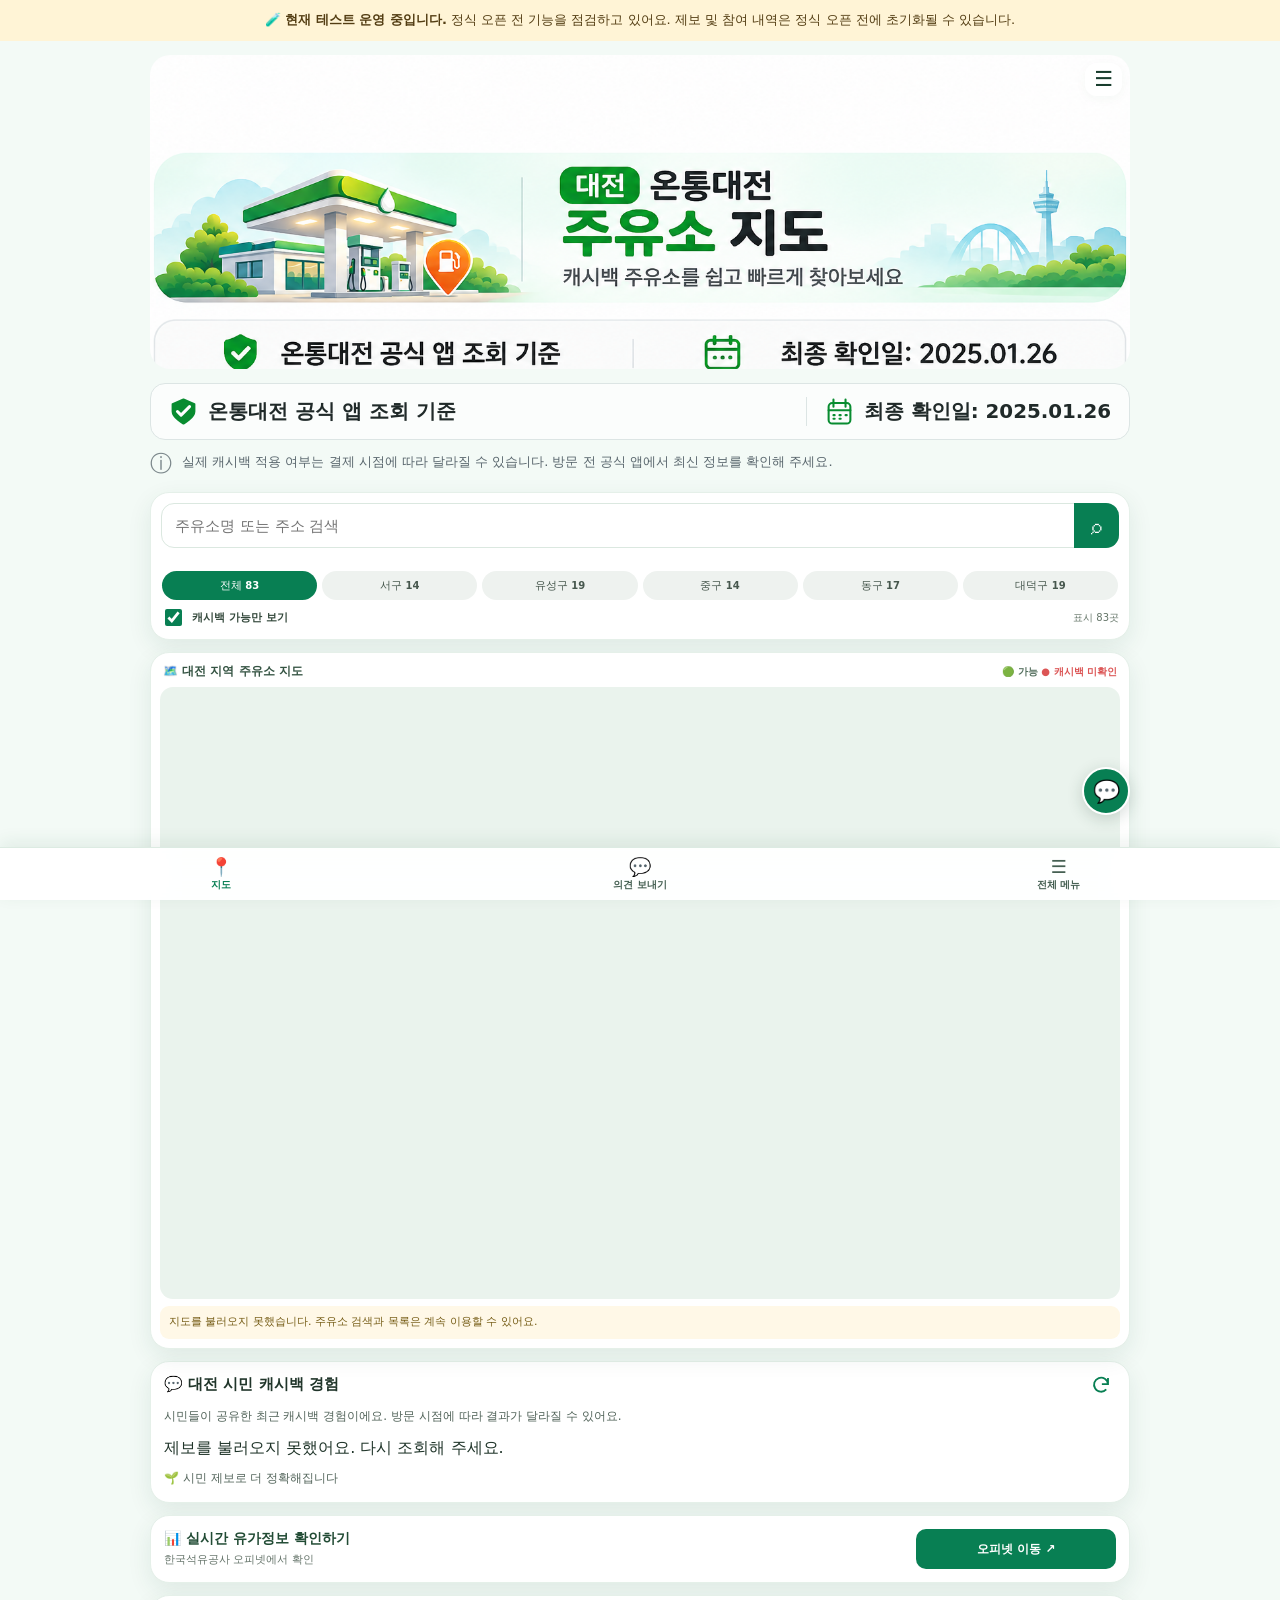
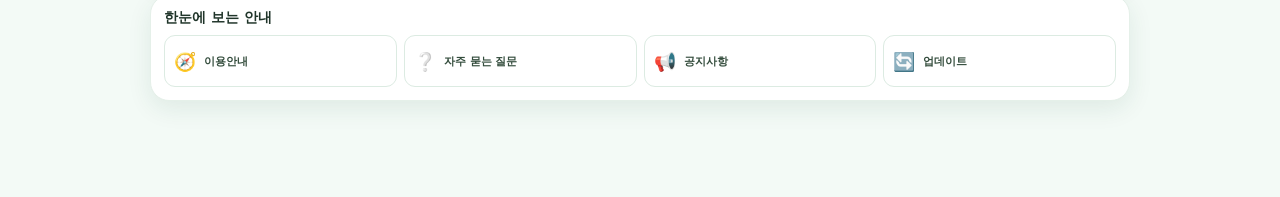
==== commit f3383918: "Add files via upload" ====
--- a/index.html
+++ b/index.html
@@ -36,6 +36,8 @@
 <link rel="stylesheet" href="/citizen-ui.css"><link rel="stylesheet" href="/approved-ui.css">
 </head>
 <body>
+<div id="siteTestNotice" role="status" style="box-sizing:border-box;width:100%;padding:10px 16px;background:#fff4d6;color:#533d13;text-align:center;font-size:13px;line-height:1.6;overflow-wrap:break-word"><strong>🧪 현재 테스트 운영 중입니다.</strong> 정식 오픈 전 기능을 점검하고 있어요. 제보 및 참여 내역은 정식 오픈 전에 초기화될 수 있습니다.</div>
+
 <div id="drawerBackdrop" class="drawer-backdrop" hidden></div><header class="hero approved-banner"><div class="wrap approved-banner-wrap"><div class="approved-banner-art"><picture><source media="(max-width:767px)" srcset="/assets/banner-mobile-reference.png"><img src="/assets/banner-pc-reference.png" alt="대전 온통대전 주유소 지도 — 캐시백 주유소를 쉽고 빠르게 찾아보세요" width="1536" height="1024" fetchpriority="high"></picture><h1 class="visually-hidden">대전 온통대전 주유소 지도</h1><button id="menuToggle" class="menu-toggle" aria-label="전체 메뉴">☰</button></div><div class="approved-source-row"><span><svg viewBox="0 0 24 24" fill="none" stroke="currentColor" stroke-width="1.7" stroke-linecap="round" stroke-linejoin="round" aria-hidden="true"><path d="M12 2 3 6v6c0 5 9 10 9 10s9-5 9-10V6z" fill="currentColor"/><path d="m7 12 3 3 7-7" fill="none" stroke="white" stroke-width="2.5"/></svg><span>온통대전 공식 앱 조회 기준</span></span><span><svg viewBox="0 0 24 24" fill="none" stroke="currentColor" stroke-width="1.7" stroke-linecap="round" stroke-linejoin="round" aria-hidden="true"><rect x="3" y="5" width="18" height="17" rx="3"/><path d="M7 2v6m10-6v6M3 11h18M7 15h1m4 0h1m4 0h1M7 18h1m4 0h1"/></svg><span id="checkedDate"></span></span></div><p class="approved-disclaimer"><span class="info-symbol" aria-hidden="true">ⓘ</span><span>실제 캐시백 적용 여부는 결제 시점에 따라 달라질 수 있습니다. 방문 전 공식 앱에서 최신 정보를 확인해 주세요.</span></p></div><nav id="topMenu" class="top-menu" aria-label="전체메뉴" hidden><a href="/about"><span aria-hidden="true">👤</span> 사이트 소개</a><a href="/notice"><span aria-hidden="true">📢</span> 공지사항</a><a href="/sources"><span aria-hidden="true">🧭</span> 정보 출처 및 갱신 기준</a><a href="/privacy"><span aria-hidden="true">🛡️</span> 개인정보처리방침</a><a href="/terms"><span aria-hidden="true">📰</span> 이용약관</a><a href="/contact"><span aria-hidden="true">💬</span> 운영자 문의</a></nav></header>
 <main class="wrap"><div id="localPreviewNotice" class="privacy-preview" hidden>유종·길찾기 통합 로컬 미리보기 · 예시 제보이며 운영 정보가 아닙니다.</div>
 
@@ -68,14 +70,133 @@
 function fuzzy(value,q){const v=norm(value);if(v.includes(q))return true;if(q.length<3)return false;for(let i=0;i<v.length;i++)for(let z=Math.max(1,q.length-1);z<=q.length+1&&i+z<=v.length;z++)if(withinOne(q,v.slice(i,i+z)))return true;return false}
 function stat(d){const a=stations.filter(s=>d==='전체'||s.district===d);return onlyCashback?a.filter(s=>s.cashback===true).length:a.length}
 function filtered(){return stations.filter(s=>(selectedDistrict==='전체'||s.district===selectedDistrict)&&(!onlyCashback||s.cashback===true))}
-function findSuggestions(q){if(!q)return[];const n=norm(q);return stations.filter(s=>[s.name,s.dong,s.address,s.district].some(v=>norm(v).includes(n))||[s.name,s.dong].some(v=>fuzzy(v,n))).sort((a,b)=>Number(norm(b.name).includes(n))-Number(norm(a.name).includes(n)))}
+function findSuggestions(q){if(!q)return[];const n=norm(q);return stations.filter(s=>[s.name,s.dong,s.address,s.district].some(v=>norm(v).includes(n))).sort((a,b)=>Number(norm(b.name).includes(n))-Number(norm(a.name).includes(n)))}
 function badge(s){return s.cashback===true?'<span class="badge yes">🟢 캐시백 가능</span>':'<span class="badge no">● 캐시백 미확인</span>'}
 function clearPin(){cancelSearch();searchedAddress='';if(addressMarker){addressMarker.setMap(null);addressMarker=null}}
 function renderDistricts(){$('districts').innerHTML=districts.map(d=>'<button class="chip '+(d===selectedDistrict?'active':'')+'" data-district="'+esc(d)+'">'+esc(d)+' <b>'+stat(d)+'</b></button>').join('');$('districts').querySelectorAll('[data-district]').forEach(b=>b.onclick=()=>{selectedDistrict=b.dataset.district;selectedStation=null;showMore=false;clearPin();$('searchStatus').textContent='';renderAll();moveToDistrict()})}
 function renderCounts(){const a=filtered(),pins=a.filter(s=>s.lat!=null&&s.lng!=null).length;$('filterCount').textContent='표시 '+a.length+'곳'+(pins<a.length?' · 지도 '+pins+'곳':'')}
 function getSuggestions(){return findSuggestions($('searchInput').value.trim())}
-function renderSuggestions(){const box=$('suggestions'),q=$('searchInput').value.trim();if(!q){box.hidden=true;box.innerHTML='';return}const a=getSuggestions();box.hidden=false;box.innerHTML=a.slice(0,8).map(s=>'<button type="button" data-station="'+s.id+'"><b>'+esc(s.name)+'</b><small>'+esc(s.district+' '+(s.dong||''))+'</small></button>').join('')+(a.length>8?'<div class="status">외 '+(a.length-8)+'곳 · 검색을 누르면 첫 결과를 선택합니다.</div>':'')+(!a.length?'<div class="status">등록된 주유소가 아니면 주소를 지도에서 찾을 수 있어요.</div>':'')+'<button type="button" class="address-action" data-address>📍 입력한 주소를 지도에서 찾기</button>';box.querySelectorAll('[data-station]').forEach(b=>{b.onmousedown=e=>e.preventDefault();b.onclick=()=>{const s=stations.find(x=>x.id===Number(b.dataset.station));if(s)choose(s)}});const address=box.querySelector('[data-address]');address.onmousedown=e=>e.preventDefault();address.onclick=searchAddress}
-function runSearch(){const q=norm($('searchInput').value.trim()),a=getSuggestions();if(!q)return;const named=a.find(s=>norm(s.name)===q)||a.find(s=>norm(s.name).includes(q));if(named)choose(named);else searchAddress()}
+
+let autoTimer=null,autoController=null,autoVersion=0;
+let autoQuery='',autoPlaces=[],autoLoading=false;
+const autoCache=new Map();
+
+function cancelAuto(){
+  clearTimeout(autoTimer);
+  autoTimer=null;
+  if(autoController)autoController.abort();
+  autoController=null;
+  autoVersion++;
+  autoLoading=false;
+}
+
+function cachedAutoPlaces(key){
+  const cached=autoCache.get(key);
+  return cached&&Date.now()-cached.time<600000?cached.items:null;
+}
+
+function autoSuggest(){
+  cancelAuto();
+  const q=$('searchInput').value.trim();
+  const key=norm(q);
+  autoQuery=q;
+  autoPlaces=[];
+
+  if(key.length<2){
+    renderSuggestions();
+    return;
+  }
+
+  const cached=cachedAutoPlaces(key);
+  if(cached!==null){
+    autoPlaces=cached;
+    renderSuggestions();
+    return;
+  }
+
+  autoLoading=true;
+  renderSuggestions();
+  const version=autoVersion;
+
+  autoTimer=setTimeout(async()=>{
+    if(version!==autoVersion)return;
+    const controller=new AbortController();
+    autoController=controller;
+    try{
+      const response=await fetch(
+        '/api/place?q='+encodeURIComponent(q),
+        {signal:controller.signal}
+      );
+      if(!response.ok)throw Error('Place search failed');
+      const data=await response.json();
+      if(version!==autoVersion)return;
+
+      const items=(Array.isArray(data.items)?data.items:[])
+        .filter(p=>Number.isFinite(p.lat)&&Number.isFinite(p.lng)
+          &&p.lat>=33&&p.lat<=39&&p.lng>=124&&p.lng<=132)
+        .filter(p=>[p.label,p.address,p.roadAddress,p.jibunAddress]
+          .some(v=>norm(v).includes(key)))
+        .slice(0,5);
+
+      autoPlaces=items;
+      autoCache.set(key,{time:Date.now(),items});
+      if(autoCache.size>60)
+        autoCache.delete(autoCache.keys().next().value);
+    }catch(e){
+      if(version!==autoVersion)return;
+      autoPlaces=[];
+    }finally{
+      if(version===autoVersion){
+        autoLoading=false;
+        if(autoController===controller)autoController=null;
+        renderSuggestions();
+      }
+    }
+  },500);
+}
+function renderSuggestions(){
+ const box=$('suggestions'),q=$('searchInput').value.trim();
+ if(!q){box.hidden=true;box.innerHTML='';return}
+ const local=getSuggestions().slice(0,5);
+ const places=autoQuery===q?autoPlaces:[];
+ const placeHtml=places.map((p,i)=>
+   '<button type="button" data-auto-place="'+i+'"><b>'+
+   esc(p.label||p.address)+'</b><small>'+
+   esc(p.address||p.roadAddress||'')+'</small></button>'
+ ).join('');
+ const stationHtml=local.map(s=>
+   '<button type="button" data-station="'+s.id+'"><b>'+
+   esc(s.name)+'</b><small>'+
+   esc(s.district+' '+(s.dong||''))+'</small></button>'
+ ).join('');
+ const loading=autoQuery===q&&autoLoading;
+ box.hidden=false;
+ box.innerHTML=
+   (places.length?'<div class="status">장소·주소 검색 결과</div>'+placeHtml:'')+
+   (local.length?'<div class="status">장소·주소 검색 결과</div>'+stationHtml:'')+
+   (loading?'<div class="status">장소 검색 중…</div>':'')+
+   (!loading&&!places.length&&!local.length?
+      '<div class="status">추천 결과가 없으면 Enter로 검색해 주세요.</div>':'')+
+   '<button type="button" class="address-action" data-address>📍 입력한 주소를 지도에서 찾기</button>';
+ box.querySelectorAll('[data-auto-place]').forEach(b=>{
+   b.onmousedown=e=>e.preventDefault();
+   b.onclick=()=>{
+     const hit=places[Number(b.dataset.autoPlace)];
+     if(hit){cancelAuto();moveToSearchHit(hit)}
+   };
+ });
+ box.querySelectorAll('[data-station]').forEach(b=>{
+   b.onmousedown=e=>e.preventDefault();
+   b.onclick=()=>{
+     const s=stations.find(x=>x.id===Number(b.dataset.station));
+     if(s){cancelAuto();choose(s)}
+   };
+ });
+ const address=box.querySelector('[data-address]');
+ address.onmousedown=e=>e.preventDefault();
+ address.onclick=()=>{cancelAuto();searchAddress()};
+}
+function runSearch(){cancelAuto();const q=norm($('searchInput').value.trim()),a=getSuggestions();if(!q)return;const named=a.find(s=>norm(s.name)===q)||a.find(s=>norm(s.name).includes(q));if(named)choose(named);else searchAddress()}
 function choose(s){lastStationPick=Date.now();cancelSearch();selectedStation=s;searchedAddress='';showMore=false;clearPin();$('suggestions').hidden=true;$('searchInput').value=s.name;$('searchStatus').textContent='';renderAll();if(map&&s.lat!=null&&s.lng!=null){map.setCenter(new naver.maps.LatLng(s.lat,s.lng));map.setZoom(17);setTimeout(()=>{$('map-section').scrollIntoView({behavior:'smooth',block:'start'});if(naver.maps.Event)naver.maps.Event.trigger(map,'resize');pinVisibility?.request(true)},80)}}
 // Search requests are invalidated when the user types, selects a station or changes filters.
 let searchVersion=0,placeController=null;
@@ -102,7 +223,7 @@
   box.innerHTML='<div class="status">네이버 장소 검색 결과 · 위치를 선택해 주세요.</div>'+items.map((p,i)=>'<button type="button" data-place="'+i+'"><span><b>'+esc(p.label)+'</b><br><small>'+esc(p.address)+'</small></span></button>').join('');
   box.querySelectorAll('[data-place]').forEach(b=>{b.onmousedown=e=>e.preventDefault();b.onclick=()=>moveToSearchHit(items[Number(b.dataset.place)])});
 }
-async function searchAddress(){
+async function searchAddress(){cancelAuto();
   const q=$('searchInput').value.trim();if(!q)return;
   cancelSearch();const version=searchVersion;
   if(!map){$('searchStatus').textContent='네이버 지도 연결이 필요합니다.';return}
@@ -218,7 +339,7 @@
 window.navermap_authFailure=function(){$('mapError').classList.add('show')};
 document.body.appendChild($('topMenu'));function closeDrawer(){$('topMenu').classList.remove('open');$('topMenu').hidden=true;$('drawerBackdrop').hidden=true}function openDrawer(){$('topMenu').hidden=false;$('drawerBackdrop').hidden=false;requestAnimationFrame(()=>$('topMenu').classList.add('open'))}$('menuToggle').onclick=openDrawer;$('dockMenu').onclick=openDrawer;$('drawerBackdrop').onclick=closeDrawer;const guideShortcut=$('topMenu').querySelector('[data-goto-guide]');if(guideShortcut)guideShortcut.onclick=()=>{closeDrawer();$('site-guide').scrollIntoView({behavior:'smooth'});document.querySelectorAll('.guide-link').forEach((x,i)=>{setTimeout(()=>x.classList.add('guide-pulse'),i*100);setTimeout(()=>x.classList.remove('guide-pulse'),2600+i*100)})};
 document.querySelectorAll('[data-page]').forEach(b=>b.onclick=()=>{closeDrawer();openPage(b.dataset.page)});$('modalClose').onclick=closeModal;$('modal').onclick=e=>{if(e.target===$('modal'))closeModal()};$('cashbackOnly').onchange=e=>{onlyCashback=e.target.checked;selectedStation=null;showMore=false;clearPin();renderAll();fitList(filtered())};
-$('searchInput').oninput=()=>{cancelSearch();$('searchStatus').textContent='';renderSuggestions()};$('searchInput').onfocus=renderSuggestions;$('searchInput').onblur=()=>setTimeout(()=>$('suggestions').hidden=true,150);$('searchInput').onkeydown=e=>{if(e.key==='Enter'){e.preventDefault();runSearch()}if(e.key==='Escape')$('suggestions').hidden=true};$('searchGo').onclick=runSearch;
+$('searchInput').oninput=()=>{cancelSearch();$('searchStatus').textContent='';autoSuggest()};$('searchInput').onfocus=renderSuggestions;$('searchInput').onblur=()=>setTimeout(()=>$('suggestions').hidden=true,150);$('searchInput').onkeydown=e=>{if(e.key==='Enter'){e.preventDefault();runSearch()}if(e.key==='Escape')$('suggestions').hidden=true};$('searchGo').onclick=runSearch;
 let mapResizeObserver=null;function setupMapResize(){if(mapResizeObserver||!window.ResizeObserver)return;let previousWidth=0,previousHeight=0;mapResizeObserver=new ResizeObserver(entries=>{const {width,height}=entries[0].contentRect;if(width===previousWidth&&height===previousHeight)return;previousWidth=width;previousHeight=height;requestAnimationFrame(()=>{if(!map)return;naver.maps.Event.trigger(map,'resize');pinVisibility?.request(false);});});mapResizeObserver.observe($('map'));}
 function closeStation(){pinVisibility?.cancel();selectedStation=null;CitizenPage.close();drawMarkers();}
 $('map-section').appendChild($('stationPanel'));
